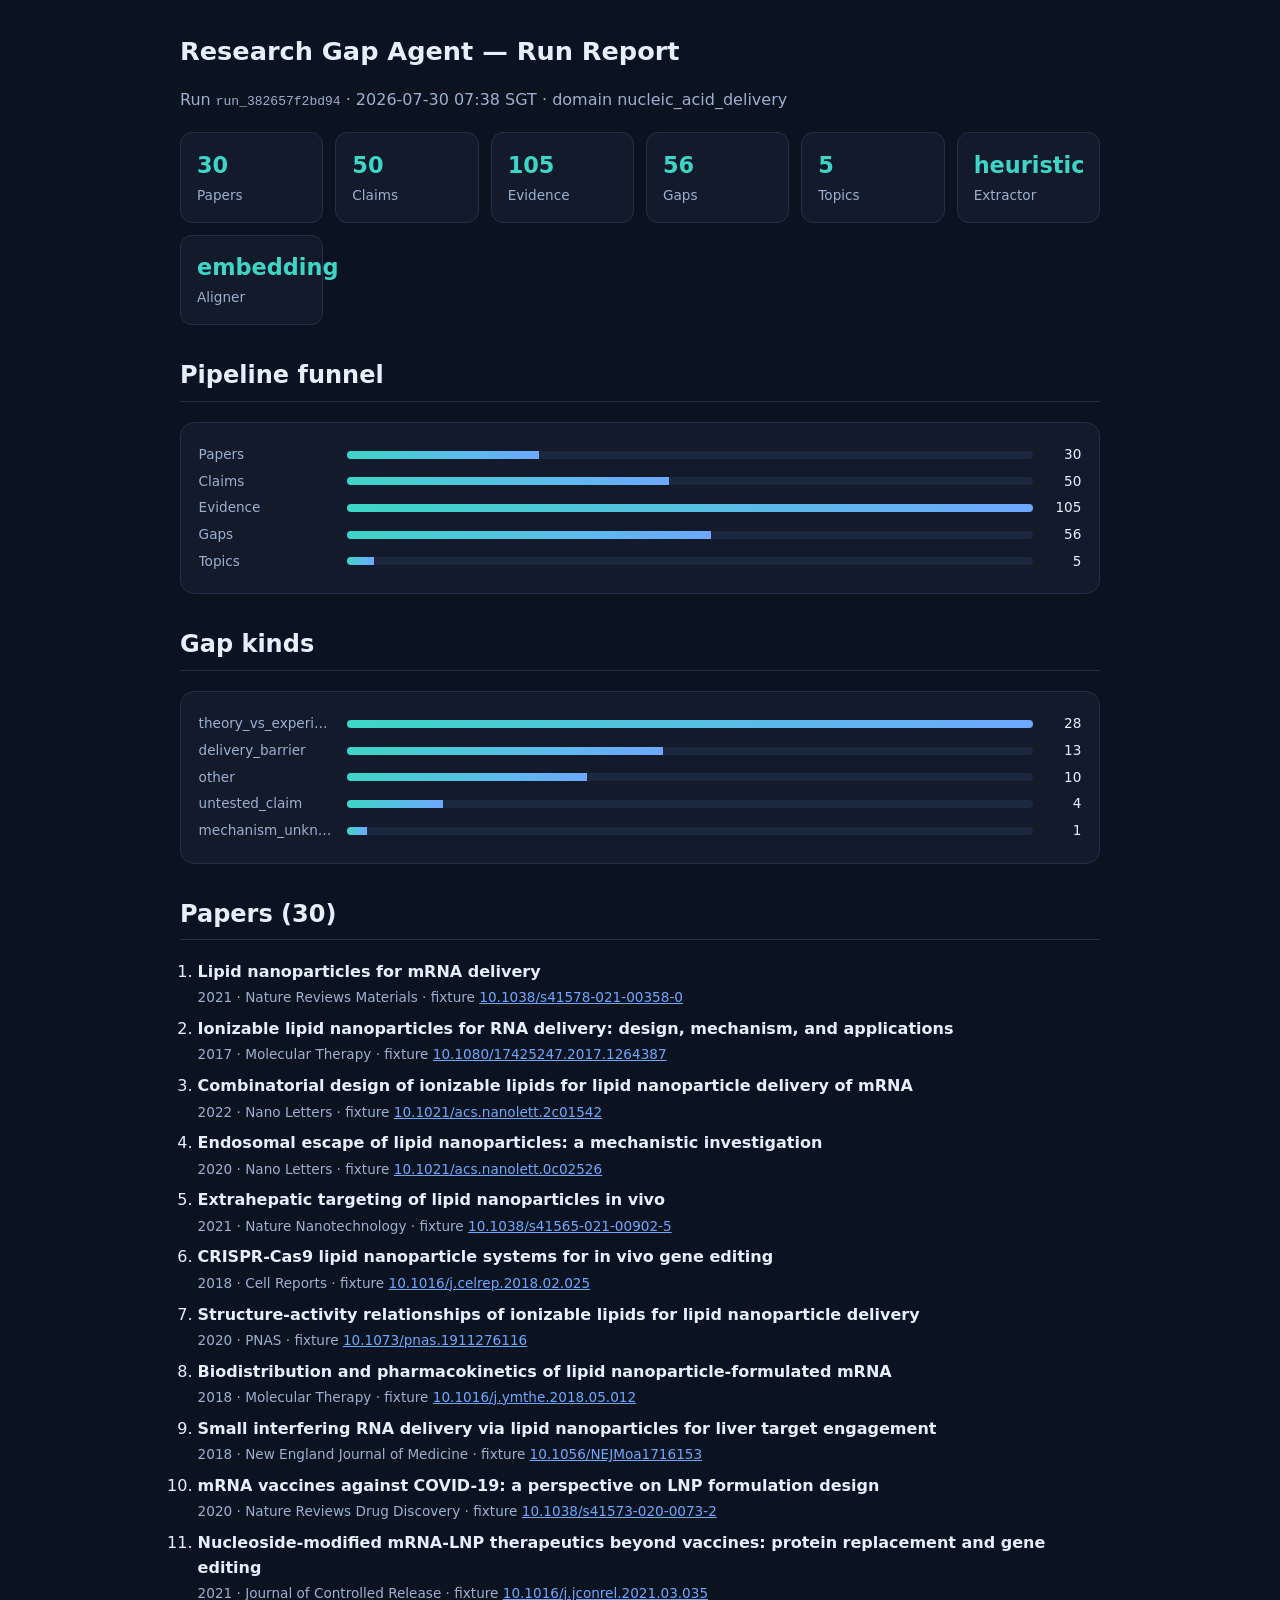
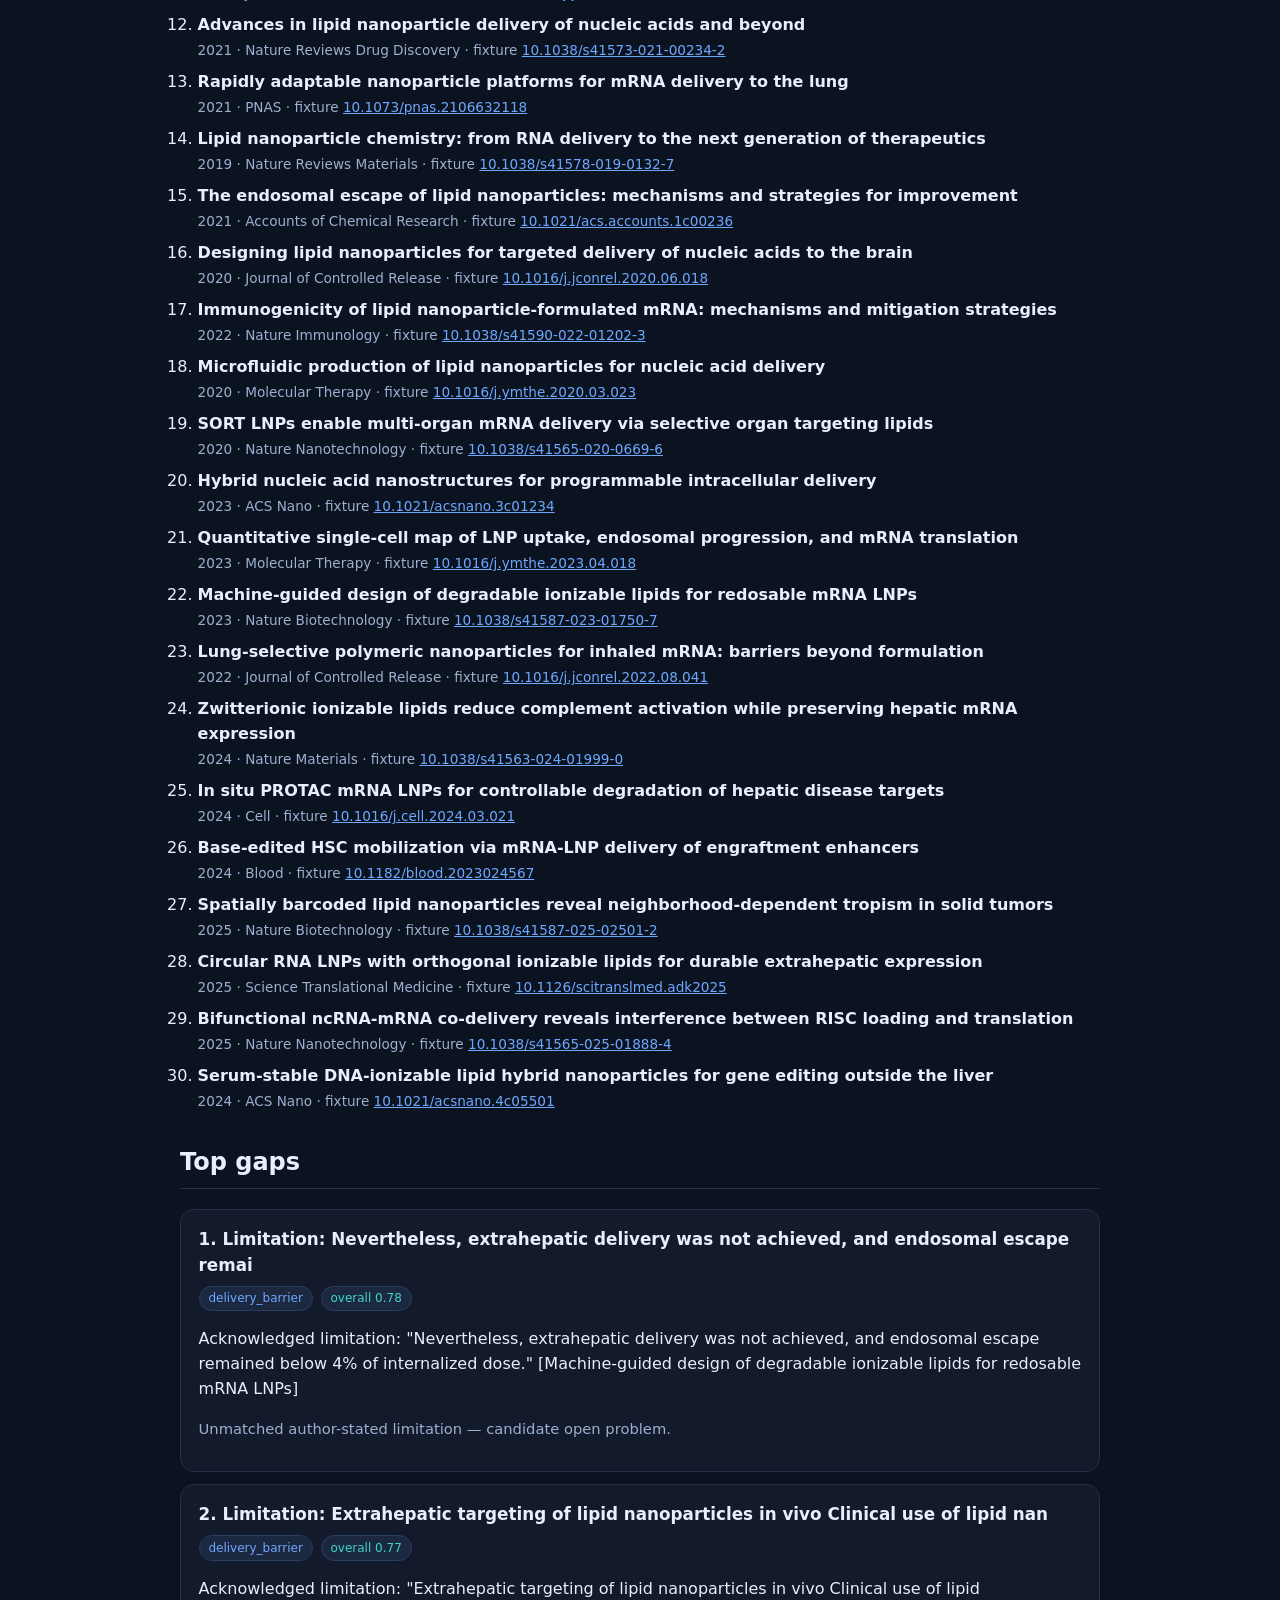
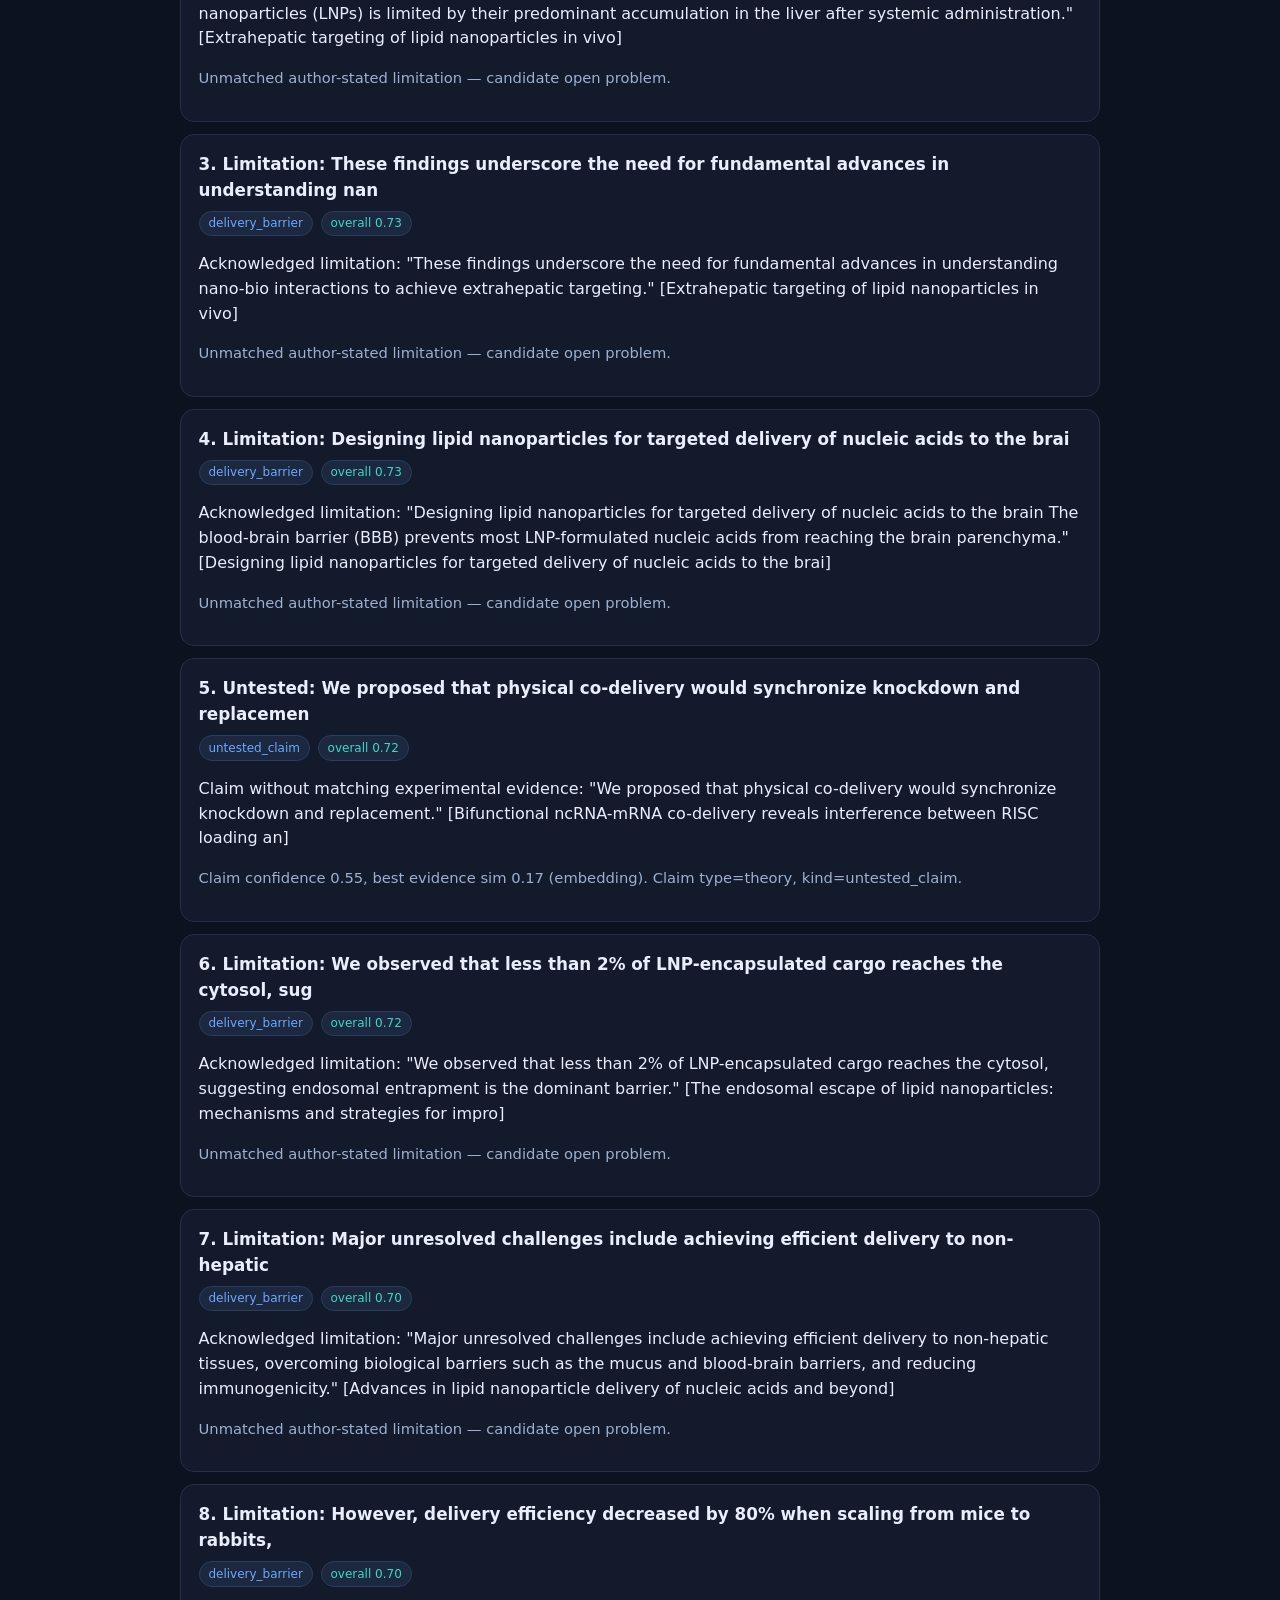
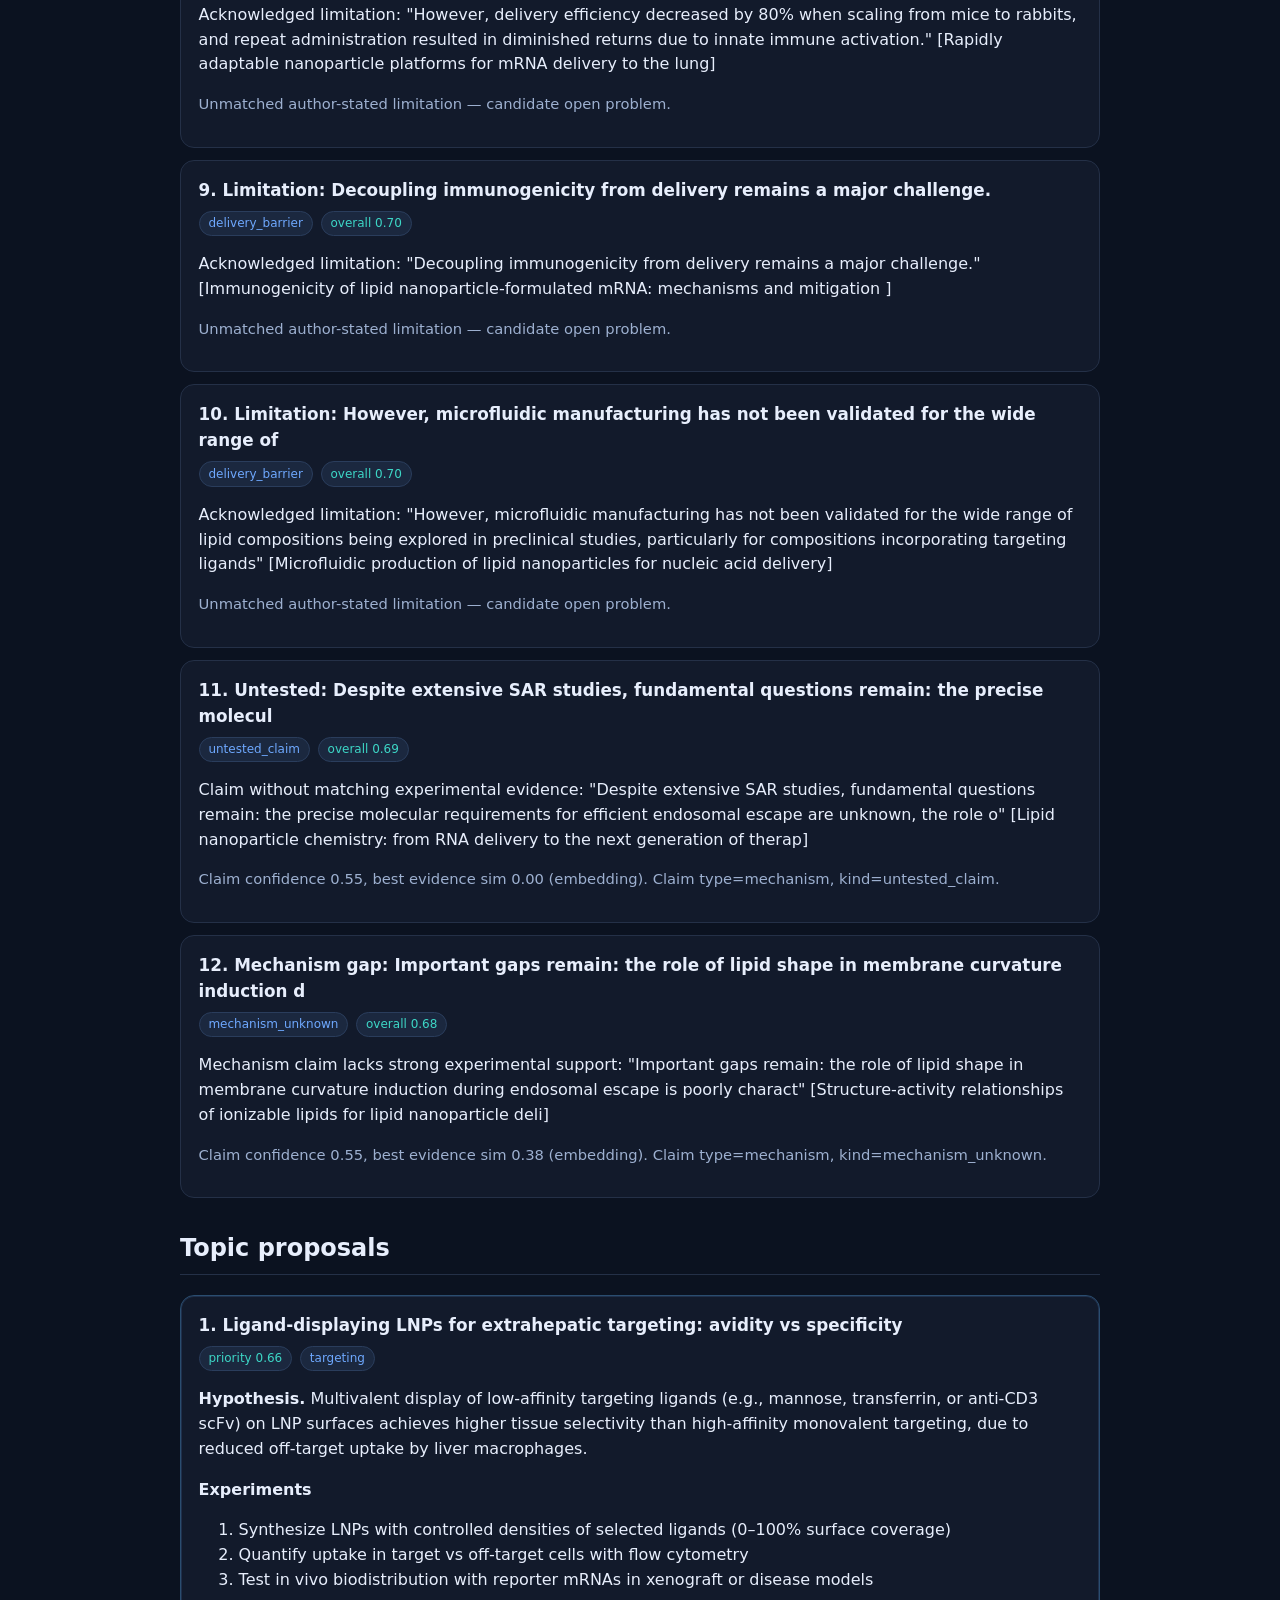
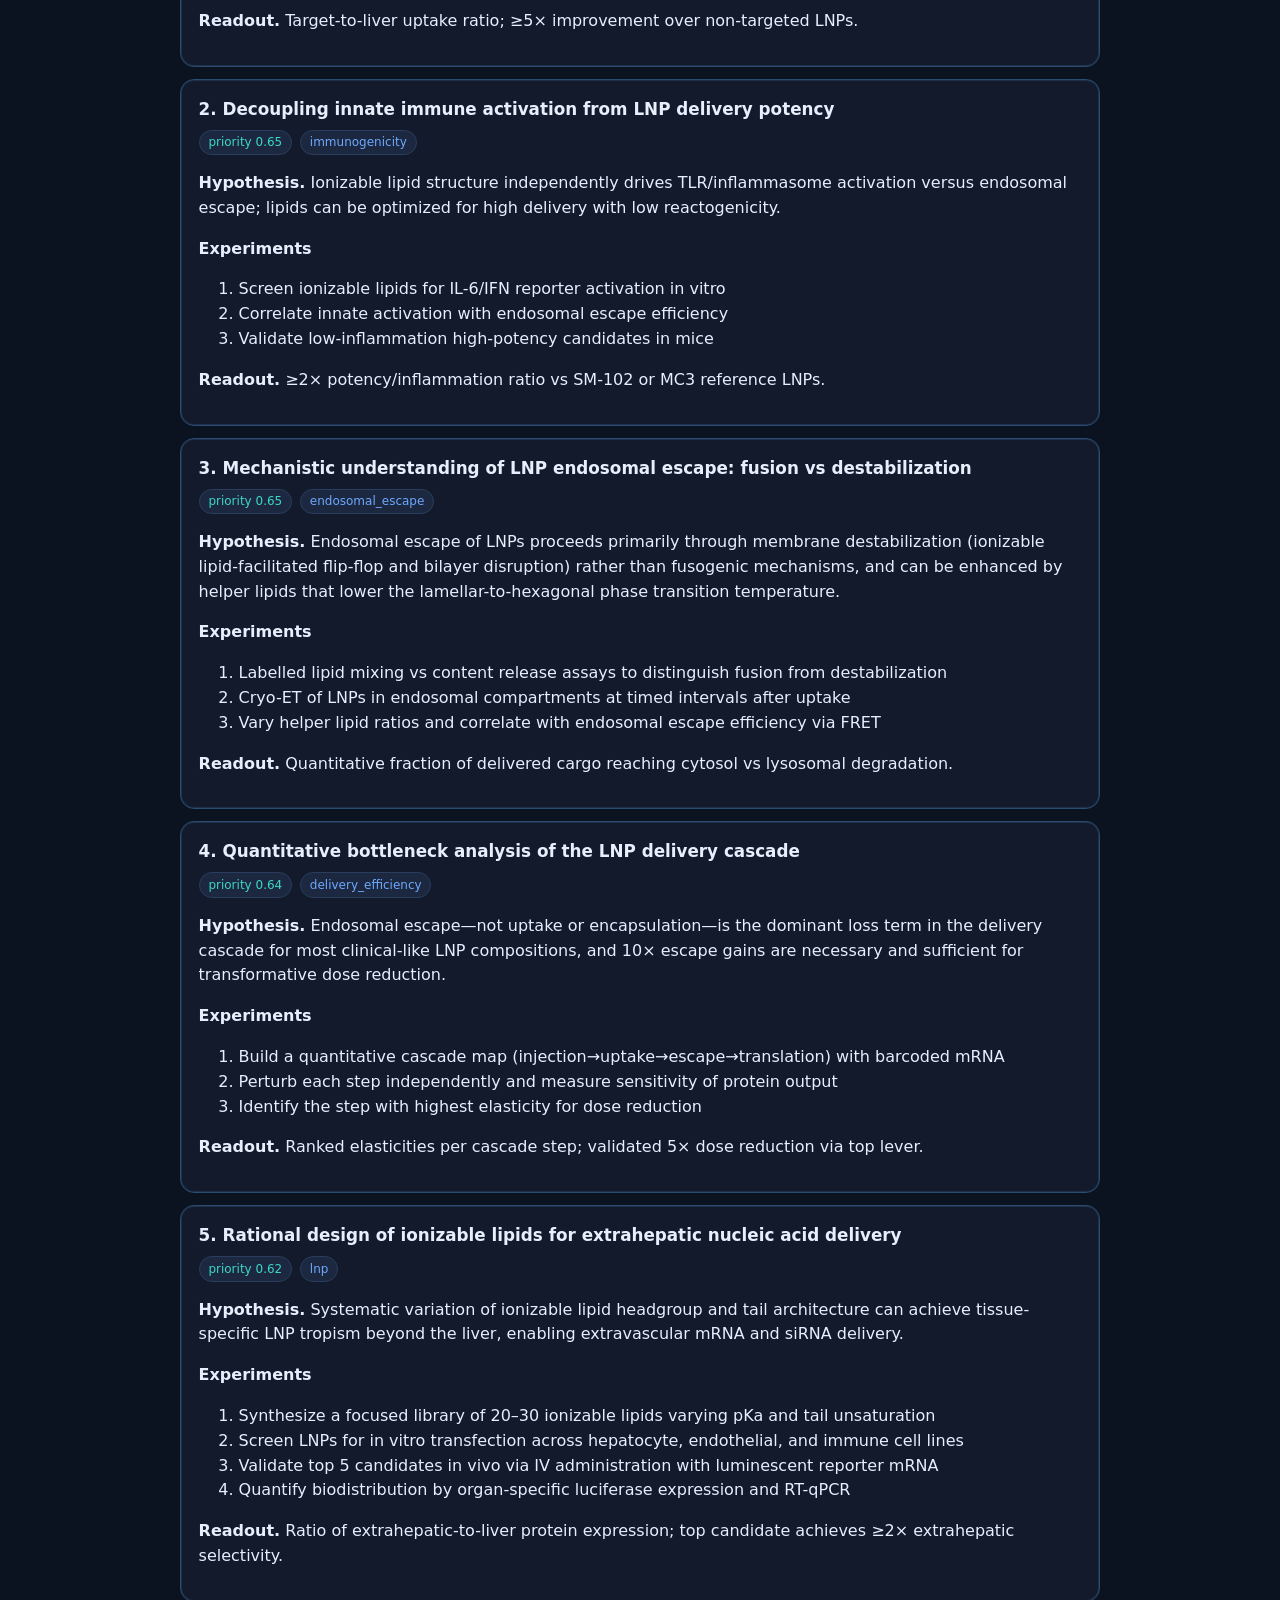
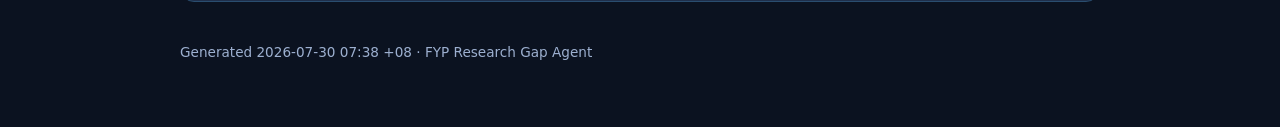
==== reports/latest_run.html @ eb176fec "feat(s2): memorization bench, HTML report, 30-paper fixture corpus Ship supervisor-demo wave before " ====
<!DOCTYPE html>
<html lang="en">
<head>
<meta charset="utf-8"/>
<meta name="viewport" content="width=device-width, initial-scale=1"/>
<title>Research Gap Agent — run_382657f2bd94</title>
<style>
  :root {
    --bg: #0b1220; --card: #121a2b; --text: #e7eefc; --muted: #9db0d0;
    --accent: #6ea8fe; --accent2: #3dd6c6; --line: #243047;
  }
  * { box-sizing: border-box; }
  body {
    margin: 0; font-family: ui-sans-serif, system-ui, -apple-system, Segoe UI, Roboto, Helvetica, Arial, sans-serif;
    background: radial-gradient(1200px 600px at 10% -10%, #1a2744, var(--bg));
    color: var(--text); line-height: 1.55;
  }
  main { max-width: 960px; margin: 0 auto; padding: 2rem 1.25rem 4rem; }
  h1 { font-size: 1.6rem; margin: 0 0 .25rem; }
  h2 { margin-top: 2rem; border-bottom: 1px solid var(--line); padding-bottom: .4rem; }
  h3 { margin: 0 0 .5rem; font-size: 1.05rem; }
  .sub { color: var(--muted); margin-bottom: 1.25rem; }
  .grid { display: grid; grid-template-columns: repeat(auto-fit, minmax(140px, 1fr)); gap: .75rem; }
  .stat { background: var(--card); border: 1px solid var(--line); border-radius: 12px; padding: .9rem 1rem; }
  .stat b { display: block; font-size: 1.4rem; color: var(--accent2); }
  .stat span { color: var(--muted); font-size: .85rem; }
  .card {
    background: var(--card); border: 1px solid var(--line); border-radius: 14px;
    padding: 1rem 1.1rem; margin: .75rem 0;
  }
  .card.highlight { border-color: #2a4d6f; box-shadow: inset 0 0 0 1px rgba(110,168,254,.15); }
  .tags { display: flex; gap: .5rem; flex-wrap: wrap; margin-bottom: .5rem; }
  .tag, .score {
    font-size: .75rem; padding: .15rem .55rem; border-radius: 999px;
    background: #1b283f; color: var(--accent); border: 1px solid #2a3d5c;
  }
  .score { color: var(--accent2); }
  .muted { color: var(--muted); font-size: .92rem; }
  .meta { color: var(--muted); font-size: .85rem; margin-top: .15rem; }
  a { color: var(--accent); }
  ol.papers { padding-left: 1.1rem; }
  ol.papers li { margin: .55rem 0; }
  .bar-row { display: grid; grid-template-columns: 140px 1fr 40px; gap: .5rem; align-items: center; margin: .35rem 0; }
  .bar-label { color: var(--muted); font-size: .85rem; overflow: hidden; text-overflow: ellipsis; white-space: nowrap; }
  .bar-track { background: #1b283f; border-radius: 999px; height: 8px; overflow: hidden; }
  .bar-fill { background: linear-gradient(90deg, var(--accent2), var(--accent)); height: 100%; }
  .bar-n { text-align: right; font-variant-numeric: tabular-nums; font-size: .85rem; }
  footer { margin-top: 2.5rem; color: var(--muted); font-size: .85rem; }
</style>
</head>
<body>
<main>
  <h1>Research Gap Agent — Run Report</h1>
  <p class="sub">Run <code>run_382657f2bd94</code> · 2026-07-30 07:38 SGT · domain nucleic_acid_delivery</p>

  <div class="grid">
    <div class="stat"><b>30</b><span>Papers</span></div>
    <div class="stat"><b>50</b><span>Claims</span></div>
    <div class="stat"><b>105</b><span>Evidence</span></div>
    <div class="stat"><b>56</b><span>Gaps</span></div>
    <div class="stat"><b>5</b><span>Topics</span></div>
    <div class="stat"><b>heuristic</b><span>Extractor</span></div>
    <div class="stat"><b>embedding</b><span>Aligner</span></div>
  </div>

  <h2>Pipeline funnel</h2>
  <div class="card"><div class="bar-row"><span class="bar-label">Papers</span><div class="bar-track"><div class="bar-fill" style="width:28%"></div></div><span class="bar-n">30</span></div>
<div class="bar-row"><span class="bar-label">Claims</span><div class="bar-track"><div class="bar-fill" style="width:47%"></div></div><span class="bar-n">50</span></div>
<div class="bar-row"><span class="bar-label">Evidence</span><div class="bar-track"><div class="bar-fill" style="width:100%"></div></div><span class="bar-n">105</span></div>
<div class="bar-row"><span class="bar-label">Gaps</span><div class="bar-track"><div class="bar-fill" style="width:53%"></div></div><span class="bar-n">56</span></div>
<div class="bar-row"><span class="bar-label">Topics</span><div class="bar-track"><div class="bar-fill" style="width:4%"></div></div><span class="bar-n">5</span></div></div>

  <h2>Gap kinds</h2>
  <div class="card"><div class="bar-row"><span class="bar-label">theory_vs_experiment</span><div class="bar-track"><div class="bar-fill" style="width:100%"></div></div><span class="bar-n">28</span></div>
<div class="bar-row"><span class="bar-label">delivery_barrier</span><div class="bar-track"><div class="bar-fill" style="width:46%"></div></div><span class="bar-n">13</span></div>
<div class="bar-row"><span class="bar-label">other</span><div class="bar-track"><div class="bar-fill" style="width:35%"></div></div><span class="bar-n">10</span></div>
<div class="bar-row"><span class="bar-label">untested_claim</span><div class="bar-track"><div class="bar-fill" style="width:14%"></div></div><span class="bar-n">4</span></div>
<div class="bar-row"><span class="bar-label">mechanism_unknown</span><div class="bar-track"><div class="bar-fill" style="width:3%"></div></div><span class="bar-n">1</span></div></div>

  <h2>Papers (30)</h2>
  <ol class="papers">
    <li><strong>Lipid nanoparticles for mRNA delivery</strong><div class='meta'>2021 · Nature Reviews Materials · fixture <a href="https://doi.org/10.1038/s41578-021-00358-0" target="_blank" rel="noopener">10.1038/s41578-021-00358-0</a></div></li><li><strong>Ionizable lipid nanoparticles for RNA delivery: design, mechanism, and applications</strong><div class='meta'>2017 · Molecular Therapy · fixture <a href="https://doi.org/10.1080/17425247.2017.1264387" target="_blank" rel="noopener">10.1080/17425247.2017.1264387</a></div></li><li><strong>Combinatorial design of ionizable lipids for lipid nanoparticle delivery of mRNA</strong><div class='meta'>2022 · Nano Letters · fixture <a href="https://doi.org/10.1021/acs.nanolett.2c01542" target="_blank" rel="noopener">10.1021/acs.nanolett.2c01542</a></div></li><li><strong>Endosomal escape of lipid nanoparticles: a mechanistic investigation</strong><div class='meta'>2020 · Nano Letters · fixture <a href="https://doi.org/10.1021/acs.nanolett.0c02526" target="_blank" rel="noopener">10.1021/acs.nanolett.0c02526</a></div></li><li><strong>Extrahepatic targeting of lipid nanoparticles in vivo</strong><div class='meta'>2021 · Nature Nanotechnology · fixture <a href="https://doi.org/10.1038/s41565-021-00902-5" target="_blank" rel="noopener">10.1038/s41565-021-00902-5</a></div></li><li><strong>CRISPR-Cas9 lipid nanoparticle systems for in vivo gene editing</strong><div class='meta'>2018 · Cell Reports · fixture <a href="https://doi.org/10.1016/j.celrep.2018.02.025" target="_blank" rel="noopener">10.1016/j.celrep.2018.02.025</a></div></li><li><strong>Structure-activity relationships of ionizable lipids for lipid nanoparticle delivery</strong><div class='meta'>2020 · PNAS · fixture <a href="https://doi.org/10.1073/pnas.1911276116" target="_blank" rel="noopener">10.1073/pnas.1911276116</a></div></li><li><strong>Biodistribution and pharmacokinetics of lipid nanoparticle-formulated mRNA</strong><div class='meta'>2018 · Molecular Therapy · fixture <a href="https://doi.org/10.1016/j.ymthe.2018.05.012" target="_blank" rel="noopener">10.1016/j.ymthe.2018.05.012</a></div></li><li><strong>Small interfering RNA delivery via lipid nanoparticles for liver target engagement</strong><div class='meta'>2018 · New England Journal of Medicine · fixture <a href="https://doi.org/10.1056/NEJMoa1716153" target="_blank" rel="noopener">10.1056/NEJMoa1716153</a></div></li><li><strong>mRNA vaccines against COVID-19: a perspective on LNP formulation design</strong><div class='meta'>2020 · Nature Reviews Drug Discovery · fixture <a href="https://doi.org/10.1038/s41573-020-0073-2" target="_blank" rel="noopener">10.1038/s41573-020-0073-2</a></div></li><li><strong>Nucleoside-modified mRNA-LNP therapeutics beyond vaccines: protein replacement and gene editing</strong><div class='meta'>2021 · Journal of Controlled Release · fixture <a href="https://doi.org/10.1016/j.jconrel.2021.03.035" target="_blank" rel="noopener">10.1016/j.jconrel.2021.03.035</a></div></li><li><strong>Advances in lipid nanoparticle delivery of nucleic acids and beyond</strong><div class='meta'>2021 · Nature Reviews Drug Discovery · fixture <a href="https://doi.org/10.1038/s41573-021-00234-2" target="_blank" rel="noopener">10.1038/s41573-021-00234-2</a></div></li><li><strong>Rapidly adaptable nanoparticle platforms for mRNA delivery to the lung</strong><div class='meta'>2021 · PNAS · fixture <a href="https://doi.org/10.1073/pnas.2106632118" target="_blank" rel="noopener">10.1073/pnas.2106632118</a></div></li><li><strong>Lipid nanoparticle chemistry: from RNA delivery to the next generation of therapeutics</strong><div class='meta'>2019 · Nature Reviews Materials · fixture <a href="https://doi.org/10.1038/s41578-019-0132-7" target="_blank" rel="noopener">10.1038/s41578-019-0132-7</a></div></li><li><strong>The endosomal escape of lipid nanoparticles: mechanisms and strategies for improvement</strong><div class='meta'>2021 · Accounts of Chemical Research · fixture <a href="https://doi.org/10.1021/acs.accounts.1c00236" target="_blank" rel="noopener">10.1021/acs.accounts.1c00236</a></div></li><li><strong>Designing lipid nanoparticles for targeted delivery of nucleic acids to the brain</strong><div class='meta'>2020 · Journal of Controlled Release · fixture <a href="https://doi.org/10.1016/j.jconrel.2020.06.018" target="_blank" rel="noopener">10.1016/j.jconrel.2020.06.018</a></div></li><li><strong>Immunogenicity of lipid nanoparticle-formulated mRNA: mechanisms and mitigation strategies</strong><div class='meta'>2022 · Nature Immunology · fixture <a href="https://doi.org/10.1038/s41590-022-01202-3" target="_blank" rel="noopener">10.1038/s41590-022-01202-3</a></div></li><li><strong>Microfluidic production of lipid nanoparticles for nucleic acid delivery</strong><div class='meta'>2020 · Molecular Therapy · fixture <a href="https://doi.org/10.1016/j.ymthe.2020.03.023" target="_blank" rel="noopener">10.1016/j.ymthe.2020.03.023</a></div></li><li><strong>SORT LNPs enable multi-organ mRNA delivery via selective organ targeting lipids</strong><div class='meta'>2020 · Nature Nanotechnology · fixture <a href="https://doi.org/10.1038/s41565-020-0669-6" target="_blank" rel="noopener">10.1038/s41565-020-0669-6</a></div></li><li><strong>Hybrid nucleic acid nanostructures for programmable intracellular delivery</strong><div class='meta'>2023 · ACS Nano · fixture <a href="https://doi.org/10.1021/acsnano.3c01234" target="_blank" rel="noopener">10.1021/acsnano.3c01234</a></div></li><li><strong>Quantitative single-cell map of LNP uptake, endosomal progression, and mRNA translation</strong><div class='meta'>2023 · Molecular Therapy · fixture <a href="https://doi.org/10.1016/j.ymthe.2023.04.018" target="_blank" rel="noopener">10.1016/j.ymthe.2023.04.018</a></div></li><li><strong>Machine-guided design of degradable ionizable lipids for redosable mRNA LNPs</strong><div class='meta'>2023 · Nature Biotechnology · fixture <a href="https://doi.org/10.1038/s41587-023-01750-7" target="_blank" rel="noopener">10.1038/s41587-023-01750-7</a></div></li><li><strong>Lung-selective polymeric nanoparticles for inhaled mRNA: barriers beyond formulation</strong><div class='meta'>2022 · Journal of Controlled Release · fixture <a href="https://doi.org/10.1016/j.jconrel.2022.08.041" target="_blank" rel="noopener">10.1016/j.jconrel.2022.08.041</a></div></li><li><strong>Zwitterionic ionizable lipids reduce complement activation while preserving hepatic mRNA expression</strong><div class='meta'>2024 · Nature Materials · fixture <a href="https://doi.org/10.1038/s41563-024-01999-0" target="_blank" rel="noopener">10.1038/s41563-024-01999-0</a></div></li><li><strong>In situ PROTAC mRNA LNPs for controllable degradation of hepatic disease targets</strong><div class='meta'>2024 · Cell · fixture <a href="https://doi.org/10.1016/j.cell.2024.03.021" target="_blank" rel="noopener">10.1016/j.cell.2024.03.021</a></div></li><li><strong>Base-edited HSC mobilization via mRNA-LNP delivery of engraftment enhancers</strong><div class='meta'>2024 · Blood · fixture <a href="https://doi.org/10.1182/blood.2023024567" target="_blank" rel="noopener">10.1182/blood.2023024567</a></div></li><li><strong>Spatially barcoded lipid nanoparticles reveal neighborhood-dependent tropism in solid tumors</strong><div class='meta'>2025 · Nature Biotechnology · fixture <a href="https://doi.org/10.1038/s41587-025-02501-2" target="_blank" rel="noopener">10.1038/s41587-025-02501-2</a></div></li><li><strong>Circular RNA LNPs with orthogonal ionizable lipids for durable extrahepatic expression</strong><div class='meta'>2025 · Science Translational Medicine · fixture <a href="https://doi.org/10.1126/scitranslmed.adk2025" target="_blank" rel="noopener">10.1126/scitranslmed.adk2025</a></div></li><li><strong>Bifunctional ncRNA-mRNA co-delivery reveals interference between RISC loading and translation</strong><div class='meta'>2025 · Nature Nanotechnology · fixture <a href="https://doi.org/10.1038/s41565-025-01888-4" target="_blank" rel="noopener">10.1038/s41565-025-01888-4</a></div></li><li><strong>Serum-stable DNA-ionizable lipid hybrid nanoparticles for gene editing outside the liver</strong><div class='meta'>2024 · ACS Nano · fixture <a href="https://doi.org/10.1021/acsnano.4c05501" target="_blank" rel="noopener">10.1021/acsnano.4c05501</a></div></li>
  </ol>

  <h2>Top gaps</h2>
  <article class="card">
  <h3>1. Limitation: Nevertheless, extrahepatic delivery was not achieved, and endosomal escape remai</h3>
  <div class="tags"><span class="tag">delivery_barrier</span>
  <span class="score">overall 0.78</span></div>
  <p>Acknowledged limitation: &quot;Nevertheless, extrahepatic delivery was not achieved, and endosomal escape remained below 4% of internalized dose.&quot; [Machine-guided design of degradable ionizable lipids for redosable mRNA LNPs]</p>
  <p class="muted">Unmatched author-stated limitation — candidate open problem.</p>
</article><article class="card">
  <h3>2. Limitation: Extrahepatic targeting of lipid nanoparticles in vivo  Clinical use of lipid nan</h3>
  <div class="tags"><span class="tag">delivery_barrier</span>
  <span class="score">overall 0.77</span></div>
  <p>Acknowledged limitation: &quot;Extrahepatic targeting of lipid nanoparticles in vivo  Clinical use of lipid nanoparticles (LNPs) is limited by their predominant accumulation in the liver after systemic administration.&quot; [Extrahepatic targeting of lipid nanoparticles in vivo]</p>
  <p class="muted">Unmatched author-stated limitation — candidate open problem.</p>
</article><article class="card">
  <h3>3. Limitation: These findings underscore the need for fundamental advances in understanding nan</h3>
  <div class="tags"><span class="tag">delivery_barrier</span>
  <span class="score">overall 0.73</span></div>
  <p>Acknowledged limitation: &quot;These findings underscore the need for fundamental advances in understanding nano-bio interactions to achieve extrahepatic targeting.&quot; [Extrahepatic targeting of lipid nanoparticles in vivo]</p>
  <p class="muted">Unmatched author-stated limitation — candidate open problem.</p>
</article><article class="card">
  <h3>4. Limitation: Designing lipid nanoparticles for targeted delivery of nucleic acids to the brai</h3>
  <div class="tags"><span class="tag">delivery_barrier</span>
  <span class="score">overall 0.73</span></div>
  <p>Acknowledged limitation: &quot;Designing lipid nanoparticles for targeted delivery of nucleic acids to the brain  The blood-brain barrier (BBB) prevents most LNP-formulated nucleic acids from reaching the brain parenchyma.&quot; [Designing lipid nanoparticles for targeted delivery of nucleic acids to the brai]</p>
  <p class="muted">Unmatched author-stated limitation — candidate open problem.</p>
</article><article class="card">
  <h3>5. Untested: We proposed that physical co-delivery would synchronize knockdown and replacemen</h3>
  <div class="tags"><span class="tag">untested_claim</span>
  <span class="score">overall 0.72</span></div>
  <p>Claim without matching experimental evidence: &quot;We proposed that physical co-delivery would synchronize knockdown and replacement.&quot; [Bifunctional ncRNA-mRNA co-delivery reveals interference between RISC loading an]</p>
  <p class="muted">Claim confidence 0.55, best evidence sim 0.17 (embedding). Claim type=theory, kind=untested_claim.</p>
</article><article class="card">
  <h3>6. Limitation: We observed that less than 2% of LNP-encapsulated cargo reaches the cytosol, sug</h3>
  <div class="tags"><span class="tag">delivery_barrier</span>
  <span class="score">overall 0.72</span></div>
  <p>Acknowledged limitation: &quot;We observed that less than 2% of LNP-encapsulated cargo reaches the cytosol, suggesting endosomal entrapment is the dominant barrier.&quot; [The endosomal escape of lipid nanoparticles: mechanisms and strategies for impro]</p>
  <p class="muted">Unmatched author-stated limitation — candidate open problem.</p>
</article><article class="card">
  <h3>7. Limitation: Major unresolved challenges include achieving efficient delivery to non-hepatic </h3>
  <div class="tags"><span class="tag">delivery_barrier</span>
  <span class="score">overall 0.70</span></div>
  <p>Acknowledged limitation: &quot;Major unresolved challenges include achieving efficient delivery to non-hepatic tissues, overcoming biological barriers such as the mucus and blood-brain barriers, and reducing immunogenicity.&quot; [Advances in lipid nanoparticle delivery of nucleic acids and beyond]</p>
  <p class="muted">Unmatched author-stated limitation — candidate open problem.</p>
</article><article class="card">
  <h3>8. Limitation: However, delivery efficiency decreased by 80% when scaling from mice to rabbits,</h3>
  <div class="tags"><span class="tag">delivery_barrier</span>
  <span class="score">overall 0.70</span></div>
  <p>Acknowledged limitation: &quot;However, delivery efficiency decreased by 80% when scaling from mice to rabbits, and repeat administration resulted in diminished returns due to innate immune activation.&quot; [Rapidly adaptable nanoparticle platforms for mRNA delivery to the lung]</p>
  <p class="muted">Unmatched author-stated limitation — candidate open problem.</p>
</article><article class="card">
  <h3>9. Limitation: Decoupling immunogenicity from delivery remains a major challenge.</h3>
  <div class="tags"><span class="tag">delivery_barrier</span>
  <span class="score">overall 0.70</span></div>
  <p>Acknowledged limitation: &quot;Decoupling immunogenicity from delivery remains a major challenge.&quot; [Immunogenicity of lipid nanoparticle-formulated mRNA: mechanisms and mitigation ]</p>
  <p class="muted">Unmatched author-stated limitation — candidate open problem.</p>
</article><article class="card">
  <h3>10. Limitation: However, microfluidic manufacturing has not been validated for the wide range of</h3>
  <div class="tags"><span class="tag">delivery_barrier</span>
  <span class="score">overall 0.70</span></div>
  <p>Acknowledged limitation: &quot;However, microfluidic manufacturing has not been validated for the wide range of lipid compositions being explored in preclinical studies, particularly for compositions incorporating targeting ligands&quot; [Microfluidic production of lipid nanoparticles for nucleic acid delivery]</p>
  <p class="muted">Unmatched author-stated limitation — candidate open problem.</p>
</article><article class="card">
  <h3>11. Untested: Despite extensive SAR studies, fundamental questions remain: the precise molecul</h3>
  <div class="tags"><span class="tag">untested_claim</span>
  <span class="score">overall 0.69</span></div>
  <p>Claim without matching experimental evidence: &quot;Despite extensive SAR studies, fundamental questions remain: the precise molecular requirements for efficient endosomal escape are unknown, the role o&quot; [Lipid nanoparticle chemistry: from RNA delivery to the next generation of therap]</p>
  <p class="muted">Claim confidence 0.55, best evidence sim 0.00 (embedding). Claim type=mechanism, kind=untested_claim.</p>
</article><article class="card">
  <h3>12. Mechanism gap: Important gaps remain: the role of lipid shape in membrane curvature induction d</h3>
  <div class="tags"><span class="tag">mechanism_unknown</span>
  <span class="score">overall 0.68</span></div>
  <p>Mechanism claim lacks strong experimental support: &quot;Important gaps remain: the role of lipid shape in membrane curvature induction during endosomal escape is poorly charact&quot; [Structure-activity relationships of ionizable lipids for lipid nanoparticle deli]</p>
  <p class="muted">Claim confidence 0.55, best evidence sim 0.38 (embedding). Claim type=mechanism, kind=mechanism_unknown.</p>
</article>

  <h2>Topic proposals</h2>
  <article class="card highlight">
  <h3>1. Ligand-displaying LNPs for extrahepatic targeting: avidity vs specificity</h3>
  <div class="tags"><span class="score">priority 0.66</span>
  <span class="tag">targeting</span></div>
  <p><strong>Hypothesis.</strong> Multivalent display of low-affinity targeting ligands (e.g., mannose, transferrin, or anti-CD3 scFv) on LNP surfaces achieves higher tissue selectivity than high-affinity monovalent targeting, due to reduced off-target uptake by liver macrophages.</p>
  <p><strong>Experiments</strong></p>
  <ol><li>Synthesize LNPs with controlled densities of selected ligands (0–100% surface coverage)</li><li>Quantify uptake in target vs off-target cells with flow cytometry</li><li>Test in vivo biodistribution with reporter mRNAs in xenograft or disease models</li></ol>
  <p><strong>Readout.</strong> Target-to-liver uptake ratio; ≥5× improvement over non-targeted LNPs.</p>
</article><article class="card highlight">
  <h3>2. Decoupling innate immune activation from LNP delivery potency</h3>
  <div class="tags"><span class="score">priority 0.65</span>
  <span class="tag">immunogenicity</span></div>
  <p><strong>Hypothesis.</strong> Ionizable lipid structure independently drives TLR/inflammasome activation versus endosomal escape; lipids can be optimized for high delivery with low reactogenicity.</p>
  <p><strong>Experiments</strong></p>
  <ol><li>Screen ionizable lipids for IL-6/IFN reporter activation in vitro</li><li>Correlate innate activation with endosomal escape efficiency</li><li>Validate low-inflammation high-potency candidates in mice</li></ol>
  <p><strong>Readout.</strong> ≥2× potency/inflammation ratio vs SM-102 or MC3 reference LNPs.</p>
</article><article class="card highlight">
  <h3>3. Mechanistic understanding of LNP endosomal escape: fusion vs destabilization</h3>
  <div class="tags"><span class="score">priority 0.65</span>
  <span class="tag">endosomal_escape</span></div>
  <p><strong>Hypothesis.</strong> Endosomal escape of LNPs proceeds primarily through membrane destabilization (ionizable lipid-facilitated flip-flop and bilayer disruption) rather than fusogenic mechanisms, and can be enhanced by helper lipids that lower the lamellar-to-hexagonal phase transition temperature.</p>
  <p><strong>Experiments</strong></p>
  <ol><li>Labelled lipid mixing vs content release assays to distinguish fusion from destabilization</li><li>Cryo-ET of LNPs in endosomal compartments at timed intervals after uptake</li><li>Vary helper lipid ratios and correlate with endosomal escape efficiency via FRET</li></ol>
  <p><strong>Readout.</strong> Quantitative fraction of delivered cargo reaching cytosol vs lysosomal degradation.</p>
</article><article class="card highlight">
  <h3>4. Quantitative bottleneck analysis of the LNP delivery cascade</h3>
  <div class="tags"><span class="score">priority 0.64</span>
  <span class="tag">delivery_efficiency</span></div>
  <p><strong>Hypothesis.</strong> Endosomal escape—not uptake or encapsulation—is the dominant loss term in the delivery cascade for most clinical-like LNP compositions, and 10× escape gains are necessary and sufficient for transformative dose reduction.</p>
  <p><strong>Experiments</strong></p>
  <ol><li>Build a quantitative cascade map (injection→uptake→escape→translation) with barcoded mRNA</li><li>Perturb each step independently and measure sensitivity of protein output</li><li>Identify the step with highest elasticity for dose reduction</li></ol>
  <p><strong>Readout.</strong> Ranked elasticities per cascade step; validated 5× dose reduction via top lever.</p>
</article><article class="card highlight">
  <h3>5. Rational design of ionizable lipids for extrahepatic nucleic acid delivery</h3>
  <div class="tags"><span class="score">priority 0.62</span>
  <span class="tag">lnp</span></div>
  <p><strong>Hypothesis.</strong> Systematic variation of ionizable lipid headgroup and tail architecture can achieve tissue-specific LNP tropism beyond the liver, enabling extravascular mRNA and siRNA delivery.</p>
  <p><strong>Experiments</strong></p>
  <ol><li>Synthesize a focused library of 20–30 ionizable lipids varying pKa and tail unsaturation</li><li>Screen LNPs for in vitro transfection across hepatocyte, endothelial, and immune cell lines</li><li>Validate top 5 candidates in vivo via IV administration with luminescent reporter mRNA</li><li>Quantify biodistribution by organ-specific luciferase expression and RT-qPCR</li></ol>
  <p><strong>Readout.</strong> Ratio of extrahepatic-to-liver protein expression; top candidate achieves ≥2× extrahepatic selectivity.</p>
</article>

  <footer>Generated 2026-07-30 07:38 +08 · FYP Research Gap Agent</footer>
</main>
</body>
</html>
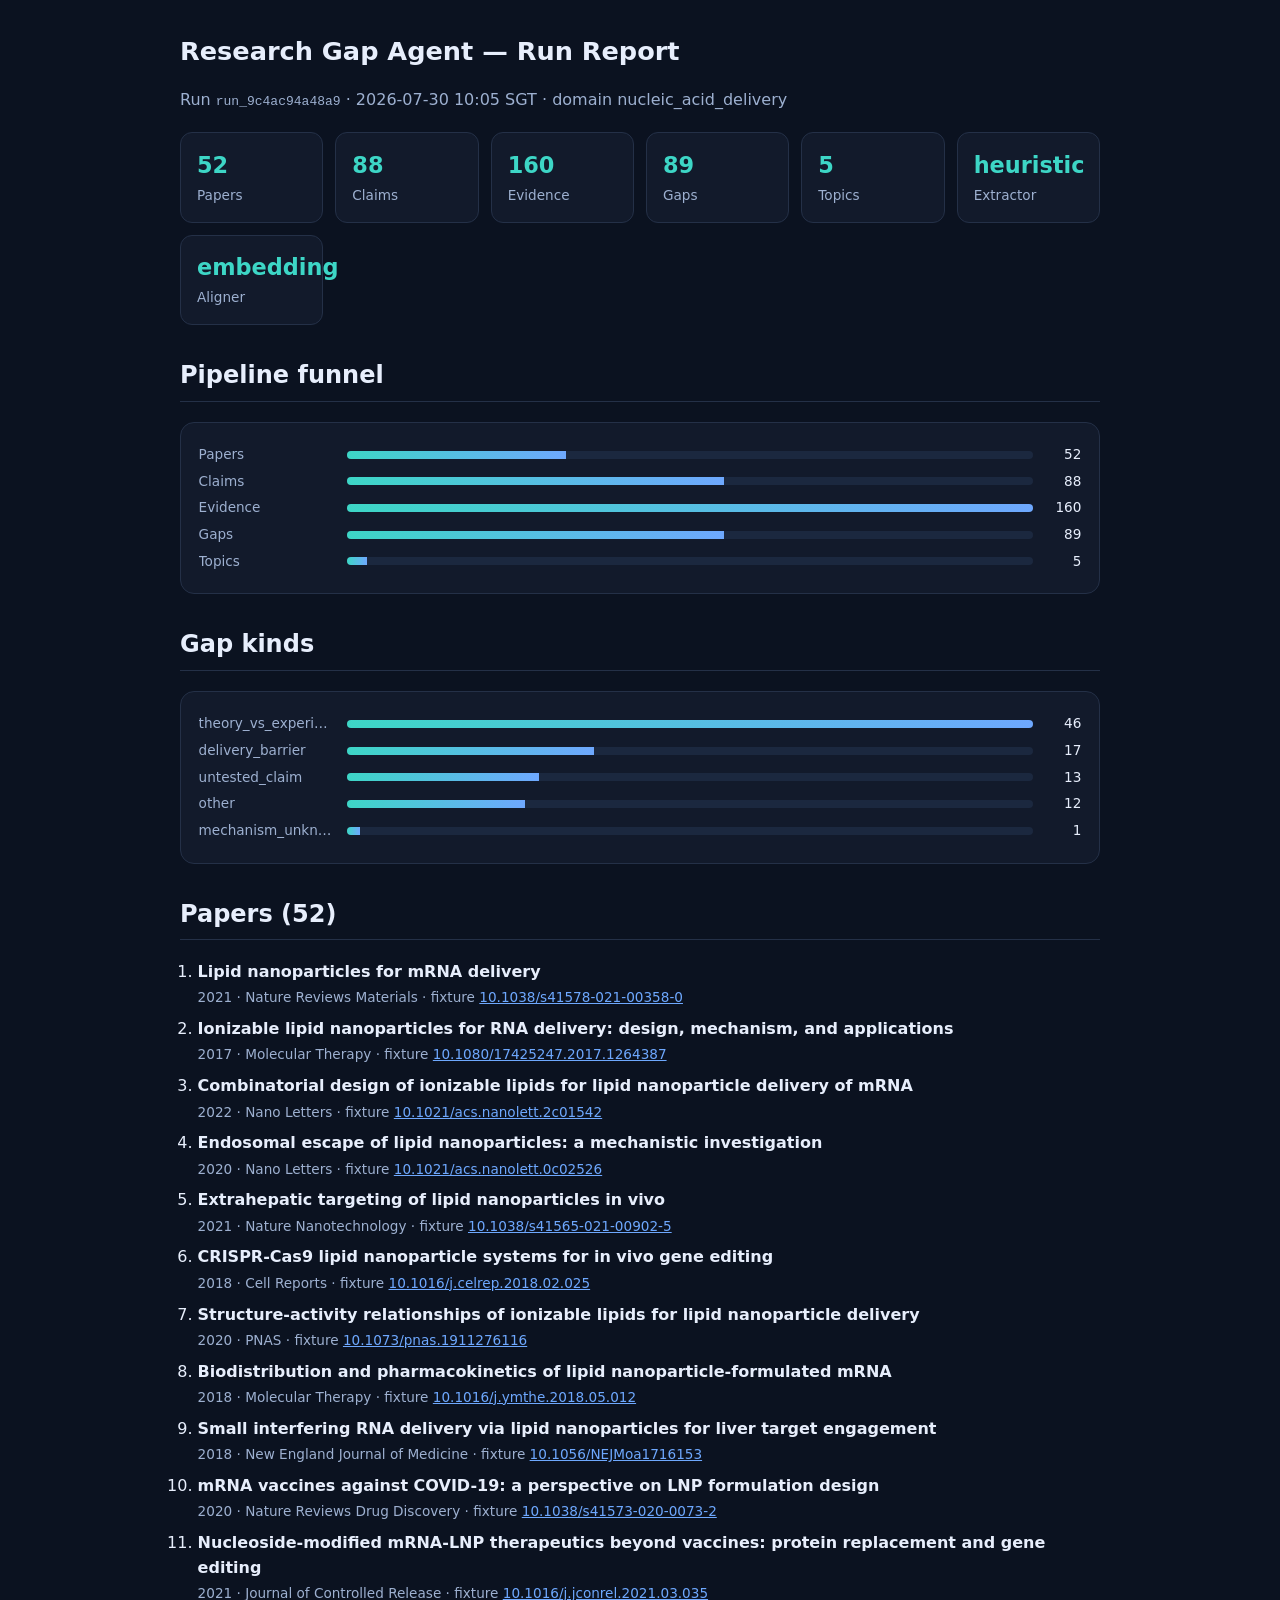
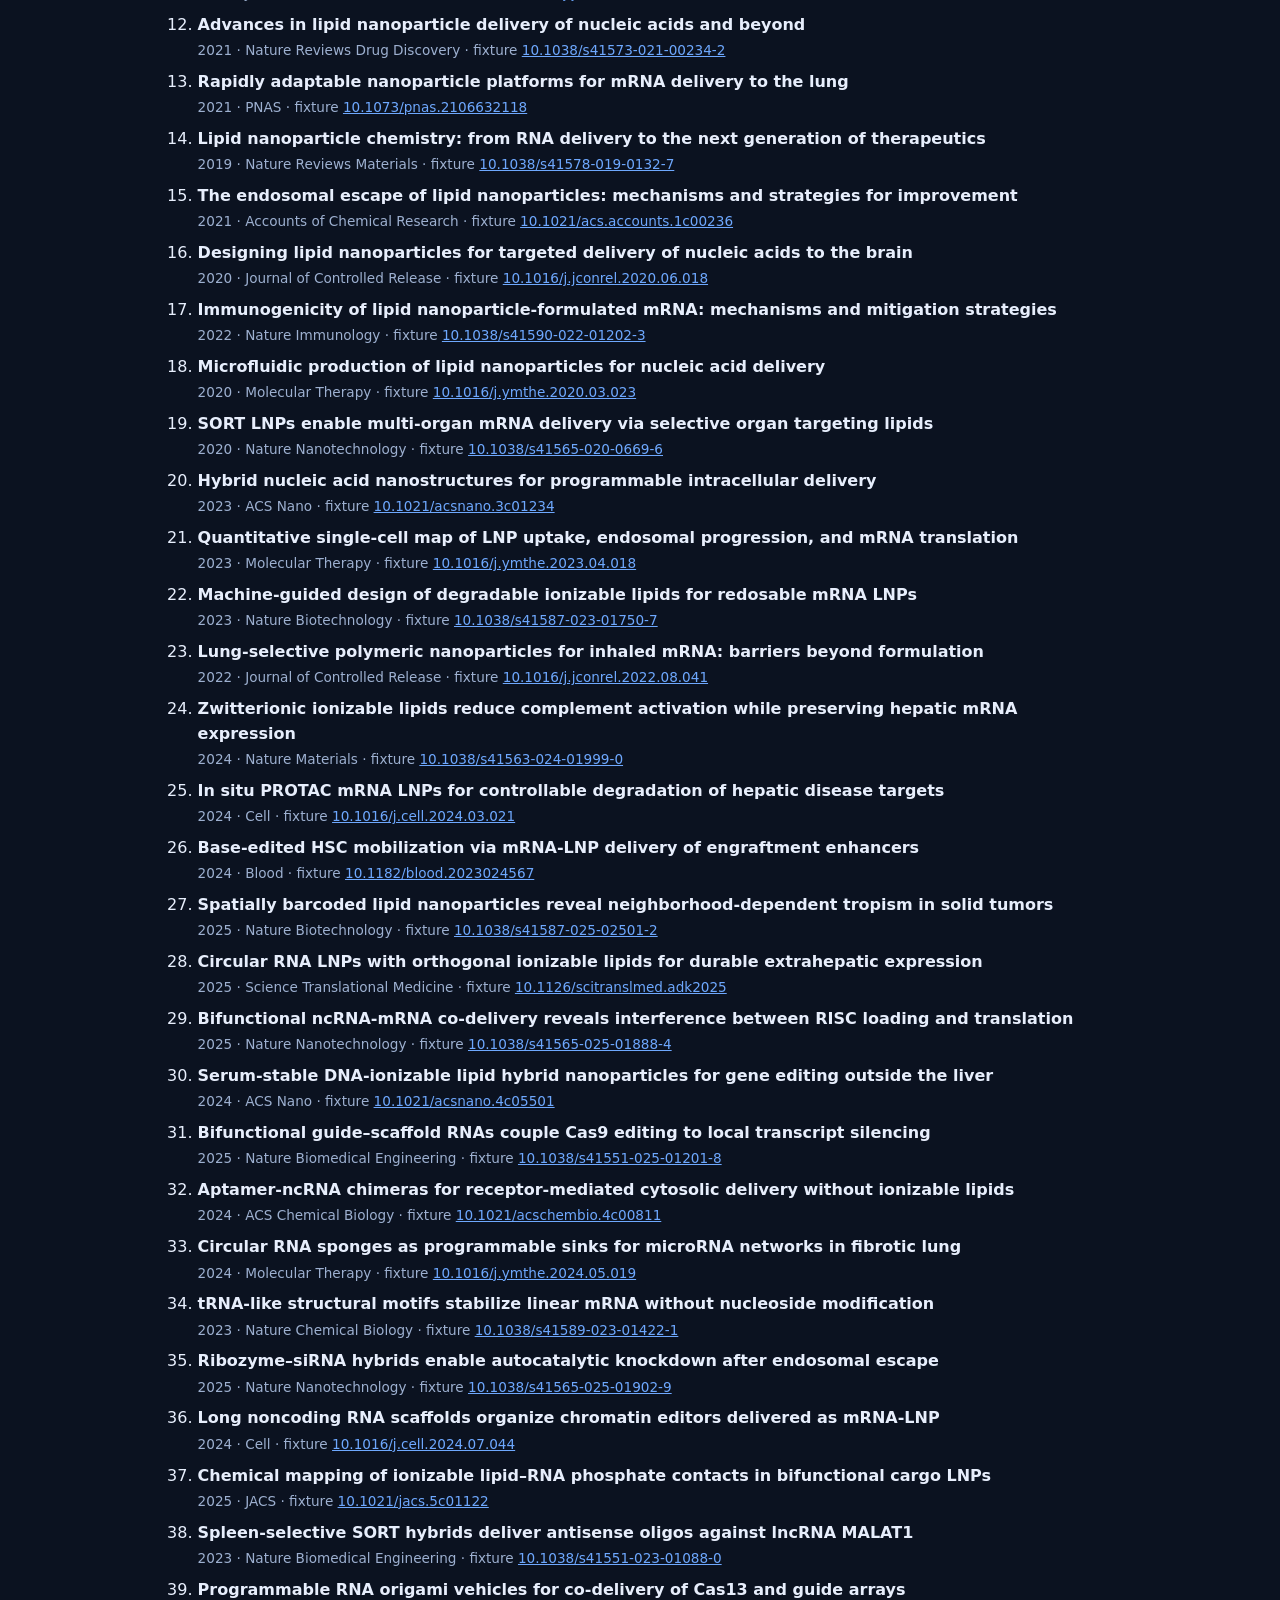
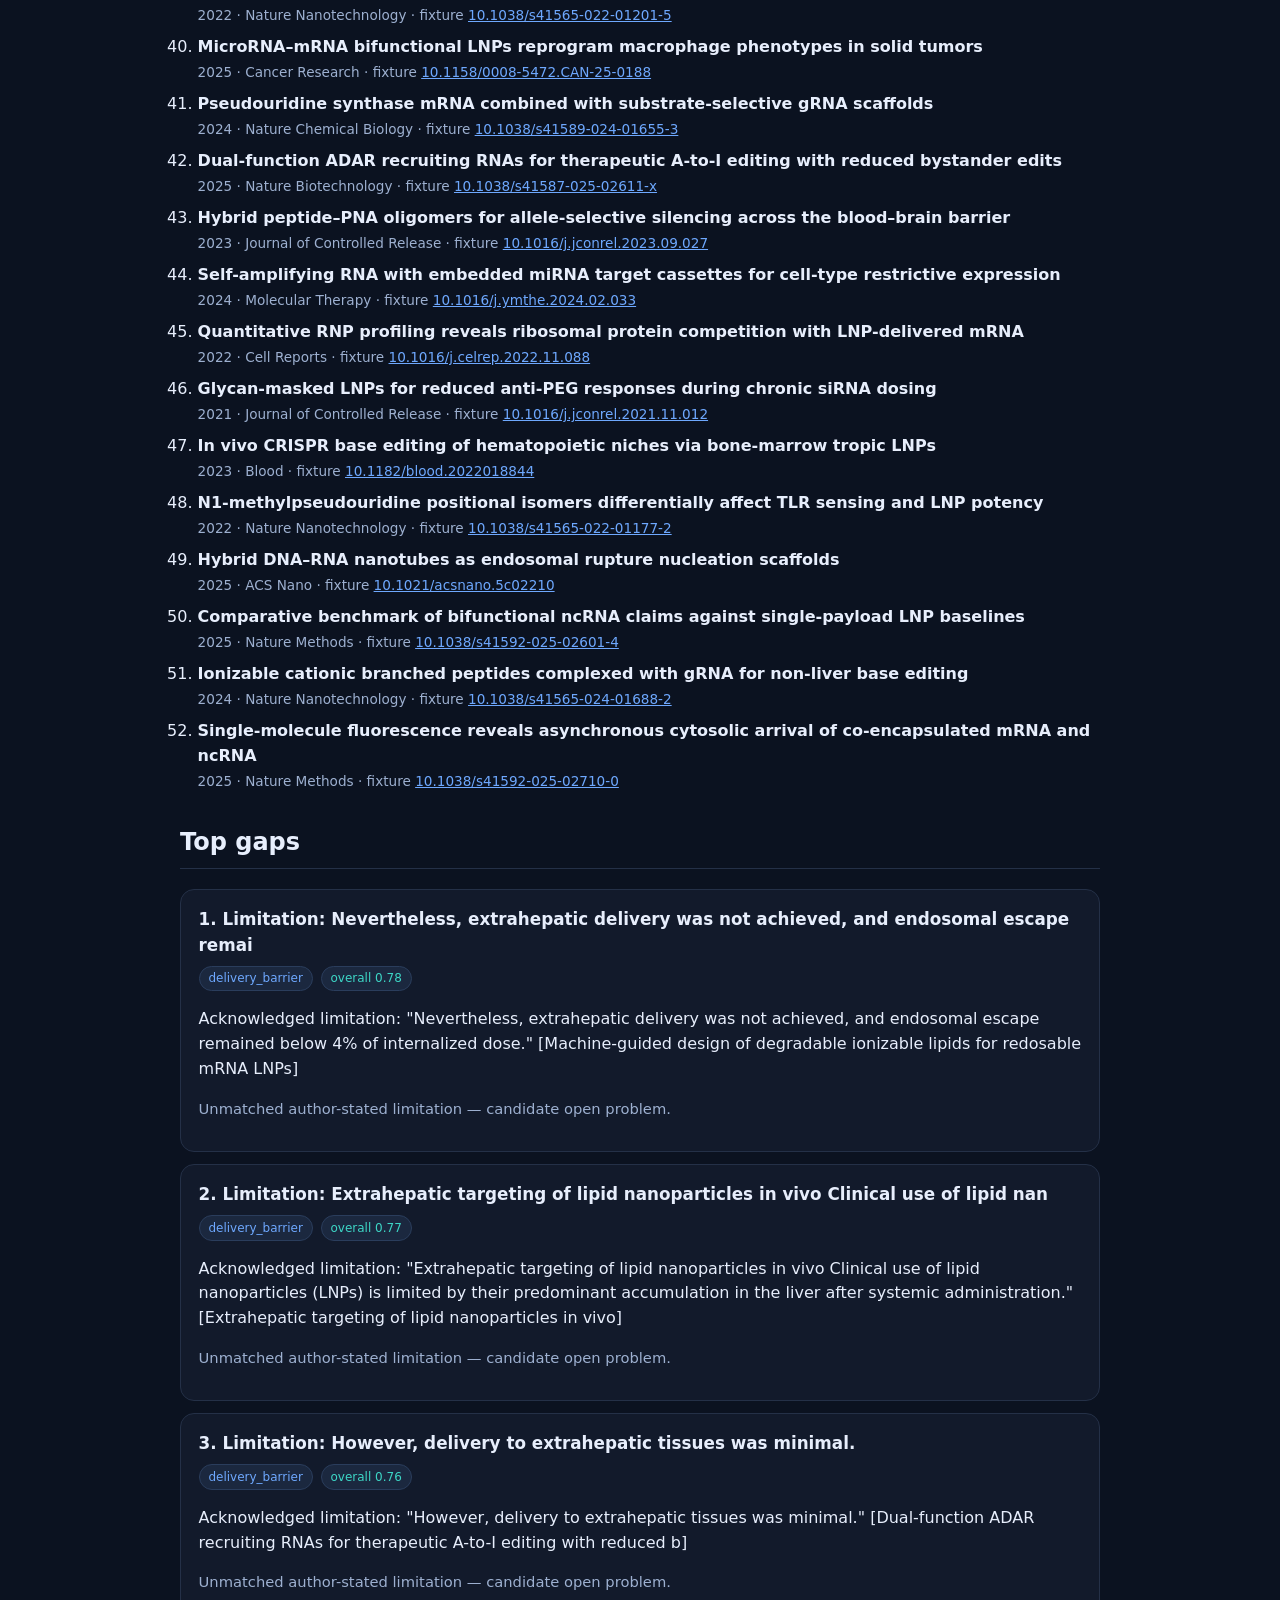
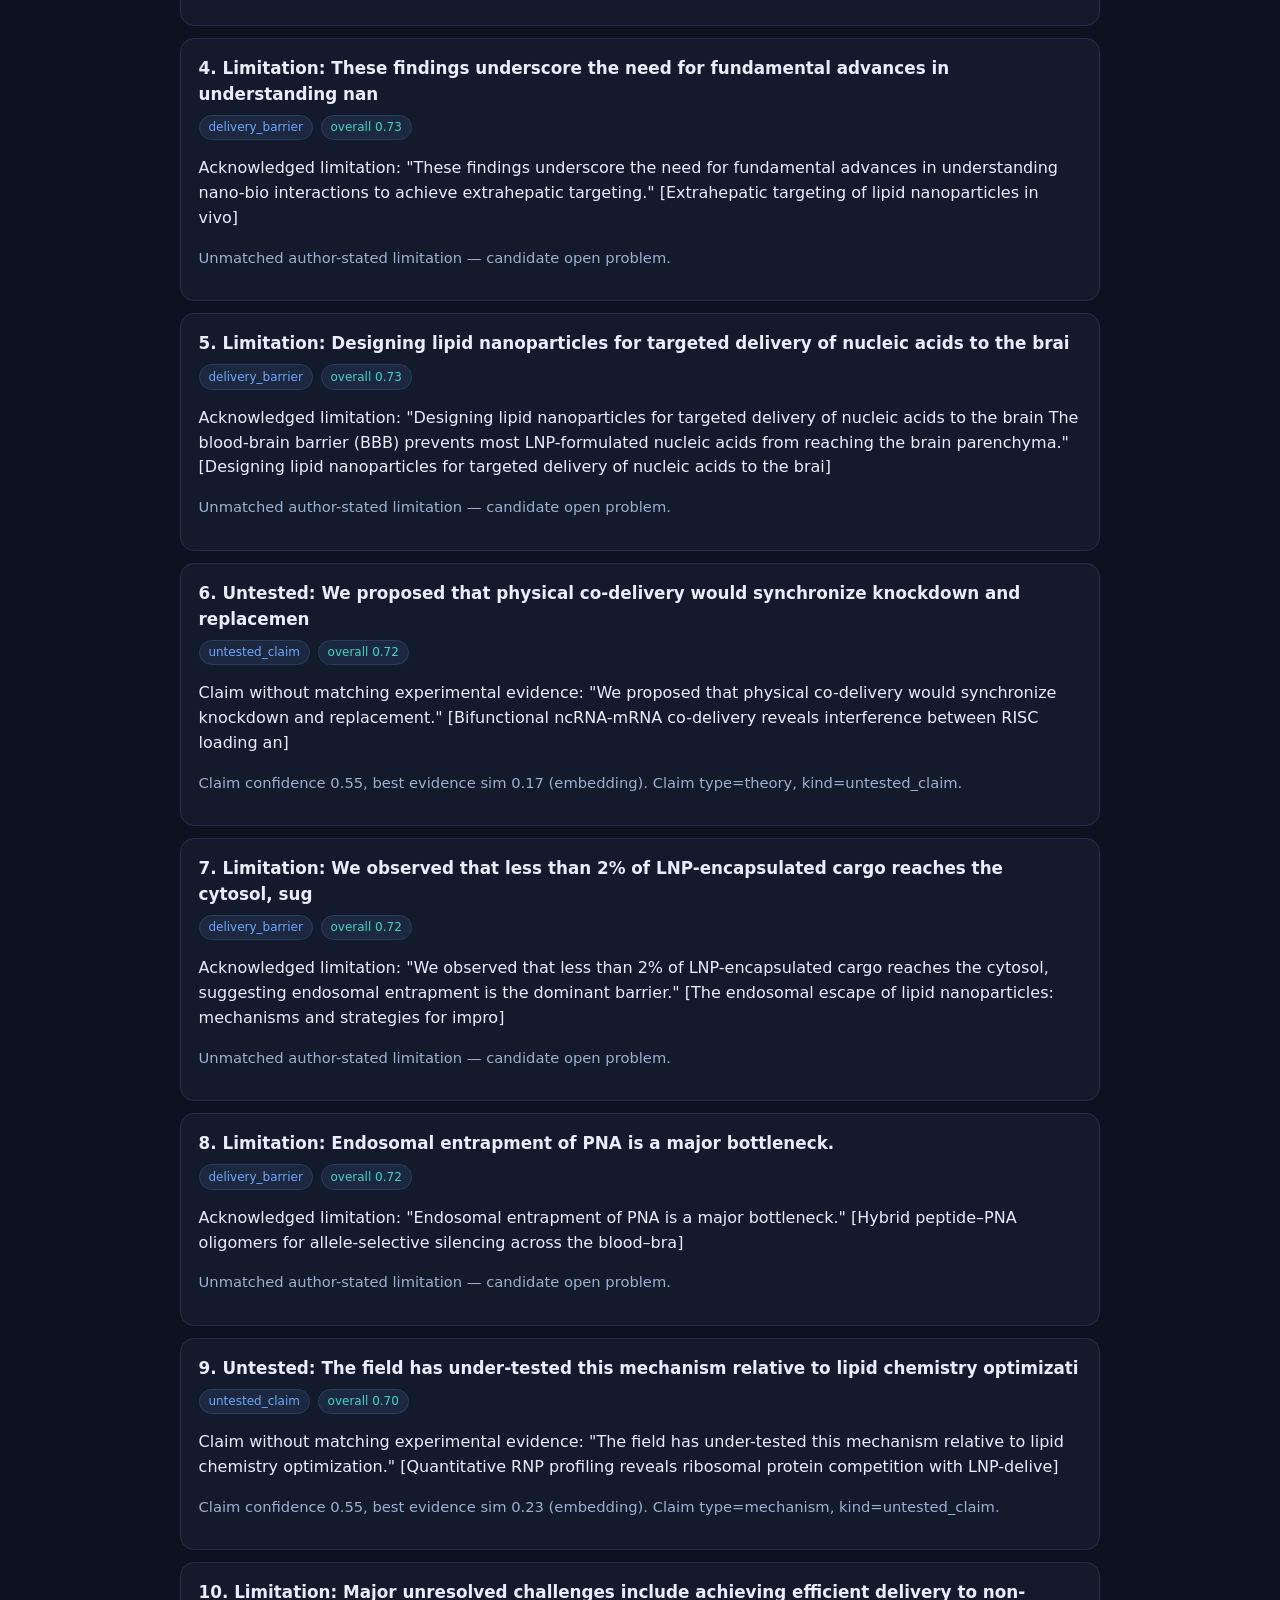
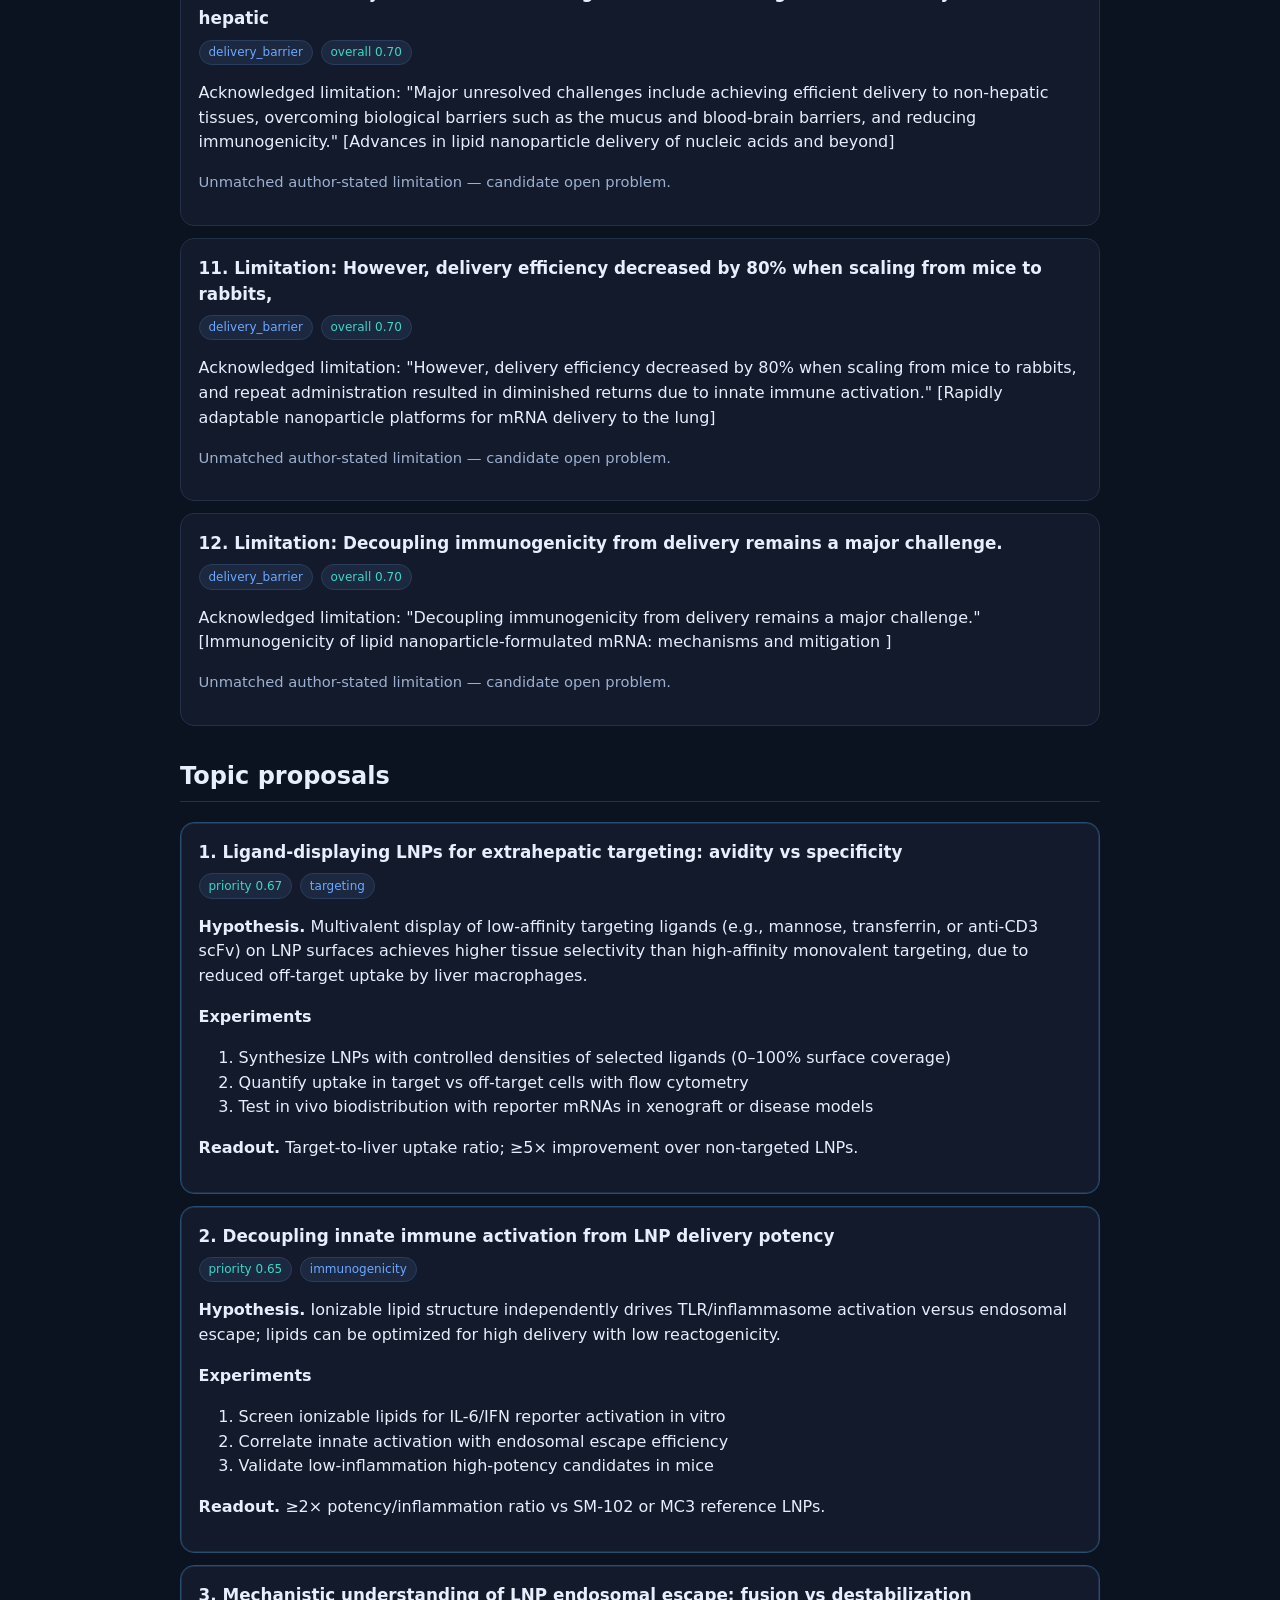
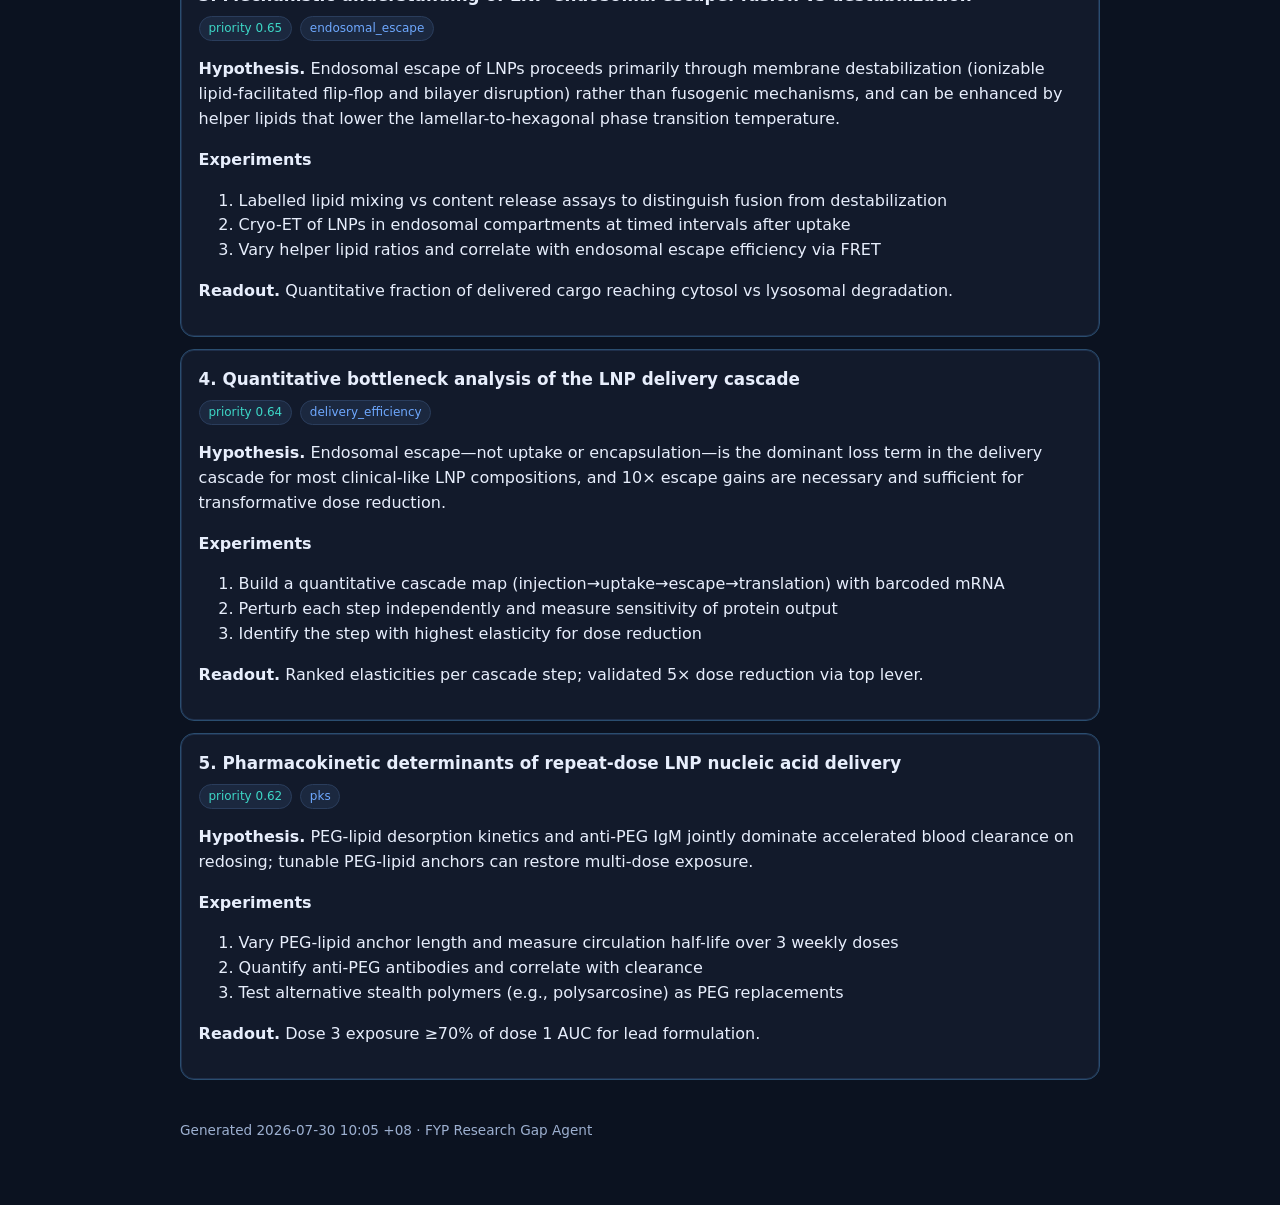
==== commit 01091ab2: "Stage 2: corpus 52, domain pack eval, human feedback harness - Expand fixture 30→52 (21 post-2024; h" ====
--- a/reports/latest_run.html
+++ b/reports/latest_run.html
@@ -3,7 +3,7 @@
 <head>
 <meta charset="utf-8"/>
 <meta name="viewport" content="width=device-width, initial-scale=1"/>
-<title>Research Gap Agent — run_382657f2bd94</title>
+<title>Research Gap Agent — run_9c4ac94a48a9</title>
 <style>
   :root {
     --bg: #0b1220; --card: #121a2b; --text: #e7eefc; --muted: #9db0d0;
@@ -51,35 +51,35 @@
 <body>
 <main>
   <h1>Research Gap Agent — Run Report</h1>
-  <p class="sub">Run <code>run_382657f2bd94</code> · 2026-07-30 07:38 SGT · domain nucleic_acid_delivery</p>
+  <p class="sub">Run <code>run_9c4ac94a48a9</code> · 2026-07-30 10:05 SGT · domain nucleic_acid_delivery</p>
 
   <div class="grid">
-    <div class="stat"><b>30</b><span>Papers</span></div>
-    <div class="stat"><b>50</b><span>Claims</span></div>
-    <div class="stat"><b>105</b><span>Evidence</span></div>
-    <div class="stat"><b>56</b><span>Gaps</span></div>
+    <div class="stat"><b>52</b><span>Papers</span></div>
+    <div class="stat"><b>88</b><span>Claims</span></div>
+    <div class="stat"><b>160</b><span>Evidence</span></div>
+    <div class="stat"><b>89</b><span>Gaps</span></div>
     <div class="stat"><b>5</b><span>Topics</span></div>
     <div class="stat"><b>heuristic</b><span>Extractor</span></div>
     <div class="stat"><b>embedding</b><span>Aligner</span></div>
   </div>
 
   <h2>Pipeline funnel</h2>
-  <div class="card"><div class="bar-row"><span class="bar-label">Papers</span><div class="bar-track"><div class="bar-fill" style="width:28%"></div></div><span class="bar-n">30</span></div>
-<div class="bar-row"><span class="bar-label">Claims</span><div class="bar-track"><div class="bar-fill" style="width:47%"></div></div><span class="bar-n">50</span></div>
-<div class="bar-row"><span class="bar-label">Evidence</span><div class="bar-track"><div class="bar-fill" style="width:100%"></div></div><span class="bar-n">105</span></div>
-<div class="bar-row"><span class="bar-label">Gaps</span><div class="bar-track"><div class="bar-fill" style="width:53%"></div></div><span class="bar-n">56</span></div>
-<div class="bar-row"><span class="bar-label">Topics</span><div class="bar-track"><div class="bar-fill" style="width:4%"></div></div><span class="bar-n">5</span></div></div>
+  <div class="card"><div class="bar-row"><span class="bar-label">Papers</span><div class="bar-track"><div class="bar-fill" style="width:32%"></div></div><span class="bar-n">52</span></div>
+<div class="bar-row"><span class="bar-label">Claims</span><div class="bar-track"><div class="bar-fill" style="width:55%"></div></div><span class="bar-n">88</span></div>
+<div class="bar-row"><span class="bar-label">Evidence</span><div class="bar-track"><div class="bar-fill" style="width:100%"></div></div><span class="bar-n">160</span></div>
+<div class="bar-row"><span class="bar-label">Gaps</span><div class="bar-track"><div class="bar-fill" style="width:55%"></div></div><span class="bar-n">89</span></div>
+<div class="bar-row"><span class="bar-label">Topics</span><div class="bar-track"><div class="bar-fill" style="width:3%"></div></div><span class="bar-n">5</span></div></div>
 
   <h2>Gap kinds</h2>
-  <div class="card"><div class="bar-row"><span class="bar-label">theory_vs_experiment</span><div class="bar-track"><div class="bar-fill" style="width:100%"></div></div><span class="bar-n">28</span></div>
-<div class="bar-row"><span class="bar-label">delivery_barrier</span><div class="bar-track"><div class="bar-fill" style="width:46%"></div></div><span class="bar-n">13</span></div>
-<div class="bar-row"><span class="bar-label">other</span><div class="bar-track"><div class="bar-fill" style="width:35%"></div></div><span class="bar-n">10</span></div>
-<div class="bar-row"><span class="bar-label">untested_claim</span><div class="bar-track"><div class="bar-fill" style="width:14%"></div></div><span class="bar-n">4</span></div>
-<div class="bar-row"><span class="bar-label">mechanism_unknown</span><div class="bar-track"><div class="bar-fill" style="width:3%"></div></div><span class="bar-n">1</span></div></div>
-
-  <h2>Papers (30)</h2>
+  <div class="card"><div class="bar-row"><span class="bar-label">theory_vs_experiment</span><div class="bar-track"><div class="bar-fill" style="width:100%"></div></div><span class="bar-n">46</span></div>
+<div class="bar-row"><span class="bar-label">delivery_barrier</span><div class="bar-track"><div class="bar-fill" style="width:36%"></div></div><span class="bar-n">17</span></div>
+<div class="bar-row"><span class="bar-label">untested_claim</span><div class="bar-track"><div class="bar-fill" style="width:28%"></div></div><span class="bar-n">13</span></div>
+<div class="bar-row"><span class="bar-label">other</span><div class="bar-track"><div class="bar-fill" style="width:26%"></div></div><span class="bar-n">12</span></div>
+<div class="bar-row"><span class="bar-label">mechanism_unknown</span><div class="bar-track"><div class="bar-fill" style="width:2%"></div></div><span class="bar-n">1</span></div></div>
+
+  <h2>Papers (52)</h2>
   <ol class="papers">
-    <li><strong>Lipid nanoparticles for mRNA delivery</strong><div class='meta'>2021 · Nature Reviews Materials · fixture <a href="https://doi.org/10.1038/s41578-021-00358-0" target="_blank" rel="noopener">10.1038/s41578-021-00358-0</a></div></li><li><strong>Ionizable lipid nanoparticles for RNA delivery: design, mechanism, and applications</strong><div class='meta'>2017 · Molecular Therapy · fixture <a href="https://doi.org/10.1080/17425247.2017.1264387" target="_blank" rel="noopener">10.1080/17425247.2017.1264387</a></div></li><li><strong>Combinatorial design of ionizable lipids for lipid nanoparticle delivery of mRNA</strong><div class='meta'>2022 · Nano Letters · fixture <a href="https://doi.org/10.1021/acs.nanolett.2c01542" target="_blank" rel="noopener">10.1021/acs.nanolett.2c01542</a></div></li><li><strong>Endosomal escape of lipid nanoparticles: a mechanistic investigation</strong><div class='meta'>2020 · Nano Letters · fixture <a href="https://doi.org/10.1021/acs.nanolett.0c02526" target="_blank" rel="noopener">10.1021/acs.nanolett.0c02526</a></div></li><li><strong>Extrahepatic targeting of lipid nanoparticles in vivo</strong><div class='meta'>2021 · Nature Nanotechnology · fixture <a href="https://doi.org/10.1038/s41565-021-00902-5" target="_blank" rel="noopener">10.1038/s41565-021-00902-5</a></div></li><li><strong>CRISPR-Cas9 lipid nanoparticle systems for in vivo gene editing</strong><div class='meta'>2018 · Cell Reports · fixture <a href="https://doi.org/10.1016/j.celrep.2018.02.025" target="_blank" rel="noopener">10.1016/j.celrep.2018.02.025</a></div></li><li><strong>Structure-activity relationships of ionizable lipids for lipid nanoparticle delivery</strong><div class='meta'>2020 · PNAS · fixture <a href="https://doi.org/10.1073/pnas.1911276116" target="_blank" rel="noopener">10.1073/pnas.1911276116</a></div></li><li><strong>Biodistribution and pharmacokinetics of lipid nanoparticle-formulated mRNA</strong><div class='meta'>2018 · Molecular Therapy · fixture <a href="https://doi.org/10.1016/j.ymthe.2018.05.012" target="_blank" rel="noopener">10.1016/j.ymthe.2018.05.012</a></div></li><li><strong>Small interfering RNA delivery via lipid nanoparticles for liver target engagement</strong><div class='meta'>2018 · New England Journal of Medicine · fixture <a href="https://doi.org/10.1056/NEJMoa1716153" target="_blank" rel="noopener">10.1056/NEJMoa1716153</a></div></li><li><strong>mRNA vaccines against COVID-19: a perspective on LNP formulation design</strong><div class='meta'>2020 · Nature Reviews Drug Discovery · fixture <a href="https://doi.org/10.1038/s41573-020-0073-2" target="_blank" rel="noopener">10.1038/s41573-020-0073-2</a></div></li><li><strong>Nucleoside-modified mRNA-LNP therapeutics beyond vaccines: protein replacement and gene editing</strong><div class='meta'>2021 · Journal of Controlled Release · fixture <a href="https://doi.org/10.1016/j.jconrel.2021.03.035" target="_blank" rel="noopener">10.1016/j.jconrel.2021.03.035</a></div></li><li><strong>Advances in lipid nanoparticle delivery of nucleic acids and beyond</strong><div class='meta'>2021 · Nature Reviews Drug Discovery · fixture <a href="https://doi.org/10.1038/s41573-021-00234-2" target="_blank" rel="noopener">10.1038/s41573-021-00234-2</a></div></li><li><strong>Rapidly adaptable nanoparticle platforms for mRNA delivery to the lung</strong><div class='meta'>2021 · PNAS · fixture <a href="https://doi.org/10.1073/pnas.2106632118" target="_blank" rel="noopener">10.1073/pnas.2106632118</a></div></li><li><strong>Lipid nanoparticle chemistry: from RNA delivery to the next generation of therapeutics</strong><div class='meta'>2019 · Nature Reviews Materials · fixture <a href="https://doi.org/10.1038/s41578-019-0132-7" target="_blank" rel="noopener">10.1038/s41578-019-0132-7</a></div></li><li><strong>The endosomal escape of lipid nanoparticles: mechanisms and strategies for improvement</strong><div class='meta'>2021 · Accounts of Chemical Research · fixture <a href="https://doi.org/10.1021/acs.accounts.1c00236" target="_blank" rel="noopener">10.1021/acs.accounts.1c00236</a></div></li><li><strong>Designing lipid nanoparticles for targeted delivery of nucleic acids to the brain</strong><div class='meta'>2020 · Journal of Controlled Release · fixture <a href="https://doi.org/10.1016/j.jconrel.2020.06.018" target="_blank" rel="noopener">10.1016/j.jconrel.2020.06.018</a></div></li><li><strong>Immunogenicity of lipid nanoparticle-formulated mRNA: mechanisms and mitigation strategies</strong><div class='meta'>2022 · Nature Immunology · fixture <a href="https://doi.org/10.1038/s41590-022-01202-3" target="_blank" rel="noopener">10.1038/s41590-022-01202-3</a></div></li><li><strong>Microfluidic production of lipid nanoparticles for nucleic acid delivery</strong><div class='meta'>2020 · Molecular Therapy · fixture <a href="https://doi.org/10.1016/j.ymthe.2020.03.023" target="_blank" rel="noopener">10.1016/j.ymthe.2020.03.023</a></div></li><li><strong>SORT LNPs enable multi-organ mRNA delivery via selective organ targeting lipids</strong><div class='meta'>2020 · Nature Nanotechnology · fixture <a href="https://doi.org/10.1038/s41565-020-0669-6" target="_blank" rel="noopener">10.1038/s41565-020-0669-6</a></div></li><li><strong>Hybrid nucleic acid nanostructures for programmable intracellular delivery</strong><div class='meta'>2023 · ACS Nano · fixture <a href="https://doi.org/10.1021/acsnano.3c01234" target="_blank" rel="noopener">10.1021/acsnano.3c01234</a></div></li><li><strong>Quantitative single-cell map of LNP uptake, endosomal progression, and mRNA translation</strong><div class='meta'>2023 · Molecular Therapy · fixture <a href="https://doi.org/10.1016/j.ymthe.2023.04.018" target="_blank" rel="noopener">10.1016/j.ymthe.2023.04.018</a></div></li><li><strong>Machine-guided design of degradable ionizable lipids for redosable mRNA LNPs</strong><div class='meta'>2023 · Nature Biotechnology · fixture <a href="https://doi.org/10.1038/s41587-023-01750-7" target="_blank" rel="noopener">10.1038/s41587-023-01750-7</a></div></li><li><strong>Lung-selective polymeric nanoparticles for inhaled mRNA: barriers beyond formulation</strong><div class='meta'>2022 · Journal of Controlled Release · fixture <a href="https://doi.org/10.1016/j.jconrel.2022.08.041" target="_blank" rel="noopener">10.1016/j.jconrel.2022.08.041</a></div></li><li><strong>Zwitterionic ionizable lipids reduce complement activation while preserving hepatic mRNA expression</strong><div class='meta'>2024 · Nature Materials · fixture <a href="https://doi.org/10.1038/s41563-024-01999-0" target="_blank" rel="noopener">10.1038/s41563-024-01999-0</a></div></li><li><strong>In situ PROTAC mRNA LNPs for controllable degradation of hepatic disease targets</strong><div class='meta'>2024 · Cell · fixture <a href="https://doi.org/10.1016/j.cell.2024.03.021" target="_blank" rel="noopener">10.1016/j.cell.2024.03.021</a></div></li><li><strong>Base-edited HSC mobilization via mRNA-LNP delivery of engraftment enhancers</strong><div class='meta'>2024 · Blood · fixture <a href="https://doi.org/10.1182/blood.2023024567" target="_blank" rel="noopener">10.1182/blood.2023024567</a></div></li><li><strong>Spatially barcoded lipid nanoparticles reveal neighborhood-dependent tropism in solid tumors</strong><div class='meta'>2025 · Nature Biotechnology · fixture <a href="https://doi.org/10.1038/s41587-025-02501-2" target="_blank" rel="noopener">10.1038/s41587-025-02501-2</a></div></li><li><strong>Circular RNA LNPs with orthogonal ionizable lipids for durable extrahepatic expression</strong><div class='meta'>2025 · Science Translational Medicine · fixture <a href="https://doi.org/10.1126/scitranslmed.adk2025" target="_blank" rel="noopener">10.1126/scitranslmed.adk2025</a></div></li><li><strong>Bifunctional ncRNA-mRNA co-delivery reveals interference between RISC loading and translation</strong><div class='meta'>2025 · Nature Nanotechnology · fixture <a href="https://doi.org/10.1038/s41565-025-01888-4" target="_blank" rel="noopener">10.1038/s41565-025-01888-4</a></div></li><li><strong>Serum-stable DNA-ionizable lipid hybrid nanoparticles for gene editing outside the liver</strong><div class='meta'>2024 · ACS Nano · fixture <a href="https://doi.org/10.1021/acsnano.4c05501" target="_blank" rel="noopener">10.1021/acsnano.4c05501</a></div></li>
+    <li><strong>Lipid nanoparticles for mRNA delivery</strong><div class='meta'>2021 · Nature Reviews Materials · fixture <a href="https://doi.org/10.1038/s41578-021-00358-0" target="_blank" rel="noopener">10.1038/s41578-021-00358-0</a></div></li><li><strong>Ionizable lipid nanoparticles for RNA delivery: design, mechanism, and applications</strong><div class='meta'>2017 · Molecular Therapy · fixture <a href="https://doi.org/10.1080/17425247.2017.1264387" target="_blank" rel="noopener">10.1080/17425247.2017.1264387</a></div></li><li><strong>Combinatorial design of ionizable lipids for lipid nanoparticle delivery of mRNA</strong><div class='meta'>2022 · Nano Letters · fixture <a href="https://doi.org/10.1021/acs.nanolett.2c01542" target="_blank" rel="noopener">10.1021/acs.nanolett.2c01542</a></div></li><li><strong>Endosomal escape of lipid nanoparticles: a mechanistic investigation</strong><div class='meta'>2020 · Nano Letters · fixture <a href="https://doi.org/10.1021/acs.nanolett.0c02526" target="_blank" rel="noopener">10.1021/acs.nanolett.0c02526</a></div></li><li><strong>Extrahepatic targeting of lipid nanoparticles in vivo</strong><div class='meta'>2021 · Nature Nanotechnology · fixture <a href="https://doi.org/10.1038/s41565-021-00902-5" target="_blank" rel="noopener">10.1038/s41565-021-00902-5</a></div></li><li><strong>CRISPR-Cas9 lipid nanoparticle systems for in vivo gene editing</strong><div class='meta'>2018 · Cell Reports · fixture <a href="https://doi.org/10.1016/j.celrep.2018.02.025" target="_blank" rel="noopener">10.1016/j.celrep.2018.02.025</a></div></li><li><strong>Structure-activity relationships of ionizable lipids for lipid nanoparticle delivery</strong><div class='meta'>2020 · PNAS · fixture <a href="https://doi.org/10.1073/pnas.1911276116" target="_blank" rel="noopener">10.1073/pnas.1911276116</a></div></li><li><strong>Biodistribution and pharmacokinetics of lipid nanoparticle-formulated mRNA</strong><div class='meta'>2018 · Molecular Therapy · fixture <a href="https://doi.org/10.1016/j.ymthe.2018.05.012" target="_blank" rel="noopener">10.1016/j.ymthe.2018.05.012</a></div></li><li><strong>Small interfering RNA delivery via lipid nanoparticles for liver target engagement</strong><div class='meta'>2018 · New England Journal of Medicine · fixture <a href="https://doi.org/10.1056/NEJMoa1716153" target="_blank" rel="noopener">10.1056/NEJMoa1716153</a></div></li><li><strong>mRNA vaccines against COVID-19: a perspective on LNP formulation design</strong><div class='meta'>2020 · Nature Reviews Drug Discovery · fixture <a href="https://doi.org/10.1038/s41573-020-0073-2" target="_blank" rel="noopener">10.1038/s41573-020-0073-2</a></div></li><li><strong>Nucleoside-modified mRNA-LNP therapeutics beyond vaccines: protein replacement and gene editing</strong><div class='meta'>2021 · Journal of Controlled Release · fixture <a href="https://doi.org/10.1016/j.jconrel.2021.03.035" target="_blank" rel="noopener">10.1016/j.jconrel.2021.03.035</a></div></li><li><strong>Advances in lipid nanoparticle delivery of nucleic acids and beyond</strong><div class='meta'>2021 · Nature Reviews Drug Discovery · fixture <a href="https://doi.org/10.1038/s41573-021-00234-2" target="_blank" rel="noopener">10.1038/s41573-021-00234-2</a></div></li><li><strong>Rapidly adaptable nanoparticle platforms for mRNA delivery to the lung</strong><div class='meta'>2021 · PNAS · fixture <a href="https://doi.org/10.1073/pnas.2106632118" target="_blank" rel="noopener">10.1073/pnas.2106632118</a></div></li><li><strong>Lipid nanoparticle chemistry: from RNA delivery to the next generation of therapeutics</strong><div class='meta'>2019 · Nature Reviews Materials · fixture <a href="https://doi.org/10.1038/s41578-019-0132-7" target="_blank" rel="noopener">10.1038/s41578-019-0132-7</a></div></li><li><strong>The endosomal escape of lipid nanoparticles: mechanisms and strategies for improvement</strong><div class='meta'>2021 · Accounts of Chemical Research · fixture <a href="https://doi.org/10.1021/acs.accounts.1c00236" target="_blank" rel="noopener">10.1021/acs.accounts.1c00236</a></div></li><li><strong>Designing lipid nanoparticles for targeted delivery of nucleic acids to the brain</strong><div class='meta'>2020 · Journal of Controlled Release · fixture <a href="https://doi.org/10.1016/j.jconrel.2020.06.018" target="_blank" rel="noopener">10.1016/j.jconrel.2020.06.018</a></div></li><li><strong>Immunogenicity of lipid nanoparticle-formulated mRNA: mechanisms and mitigation strategies</strong><div class='meta'>2022 · Nature Immunology · fixture <a href="https://doi.org/10.1038/s41590-022-01202-3" target="_blank" rel="noopener">10.1038/s41590-022-01202-3</a></div></li><li><strong>Microfluidic production of lipid nanoparticles for nucleic acid delivery</strong><div class='meta'>2020 · Molecular Therapy · fixture <a href="https://doi.org/10.1016/j.ymthe.2020.03.023" target="_blank" rel="noopener">10.1016/j.ymthe.2020.03.023</a></div></li><li><strong>SORT LNPs enable multi-organ mRNA delivery via selective organ targeting lipids</strong><div class='meta'>2020 · Nature Nanotechnology · fixture <a href="https://doi.org/10.1038/s41565-020-0669-6" target="_blank" rel="noopener">10.1038/s41565-020-0669-6</a></div></li><li><strong>Hybrid nucleic acid nanostructures for programmable intracellular delivery</strong><div class='meta'>2023 · ACS Nano · fixture <a href="https://doi.org/10.1021/acsnano.3c01234" target="_blank" rel="noopener">10.1021/acsnano.3c01234</a></div></li><li><strong>Quantitative single-cell map of LNP uptake, endosomal progression, and mRNA translation</strong><div class='meta'>2023 · Molecular Therapy · fixture <a href="https://doi.org/10.1016/j.ymthe.2023.04.018" target="_blank" rel="noopener">10.1016/j.ymthe.2023.04.018</a></div></li><li><strong>Machine-guided design of degradable ionizable lipids for redosable mRNA LNPs</strong><div class='meta'>2023 · Nature Biotechnology · fixture <a href="https://doi.org/10.1038/s41587-023-01750-7" target="_blank" rel="noopener">10.1038/s41587-023-01750-7</a></div></li><li><strong>Lung-selective polymeric nanoparticles for inhaled mRNA: barriers beyond formulation</strong><div class='meta'>2022 · Journal of Controlled Release · fixture <a href="https://doi.org/10.1016/j.jconrel.2022.08.041" target="_blank" rel="noopener">10.1016/j.jconrel.2022.08.041</a></div></li><li><strong>Zwitterionic ionizable lipids reduce complement activation while preserving hepatic mRNA expression</strong><div class='meta'>2024 · Nature Materials · fixture <a href="https://doi.org/10.1038/s41563-024-01999-0" target="_blank" rel="noopener">10.1038/s41563-024-01999-0</a></div></li><li><strong>In situ PROTAC mRNA LNPs for controllable degradation of hepatic disease targets</strong><div class='meta'>2024 · Cell · fixture <a href="https://doi.org/10.1016/j.cell.2024.03.021" target="_blank" rel="noopener">10.1016/j.cell.2024.03.021</a></div></li><li><strong>Base-edited HSC mobilization via mRNA-LNP delivery of engraftment enhancers</strong><div class='meta'>2024 · Blood · fixture <a href="https://doi.org/10.1182/blood.2023024567" target="_blank" rel="noopener">10.1182/blood.2023024567</a></div></li><li><strong>Spatially barcoded lipid nanoparticles reveal neighborhood-dependent tropism in solid tumors</strong><div class='meta'>2025 · Nature Biotechnology · fixture <a href="https://doi.org/10.1038/s41587-025-02501-2" target="_blank" rel="noopener">10.1038/s41587-025-02501-2</a></div></li><li><strong>Circular RNA LNPs with orthogonal ionizable lipids for durable extrahepatic expression</strong><div class='meta'>2025 · Science Translational Medicine · fixture <a href="https://doi.org/10.1126/scitranslmed.adk2025" target="_blank" rel="noopener">10.1126/scitranslmed.adk2025</a></div></li><li><strong>Bifunctional ncRNA-mRNA co-delivery reveals interference between RISC loading and translation</strong><div class='meta'>2025 · Nature Nanotechnology · fixture <a href="https://doi.org/10.1038/s41565-025-01888-4" target="_blank" rel="noopener">10.1038/s41565-025-01888-4</a></div></li><li><strong>Serum-stable DNA-ionizable lipid hybrid nanoparticles for gene editing outside the liver</strong><div class='meta'>2024 · ACS Nano · fixture <a href="https://doi.org/10.1021/acsnano.4c05501" target="_blank" rel="noopener">10.1021/acsnano.4c05501</a></div></li><li><strong>Bifunctional guide–scaffold RNAs couple Cas9 editing to local transcript silencing</strong><div class='meta'>2025 · Nature Biomedical Engineering · fixture <a href="https://doi.org/10.1038/s41551-025-01201-8" target="_blank" rel="noopener">10.1038/s41551-025-01201-8</a></div></li><li><strong>Aptamer-ncRNA chimeras for receptor-mediated cytosolic delivery without ionizable lipids</strong><div class='meta'>2024 · ACS Chemical Biology · fixture <a href="https://doi.org/10.1021/acschembio.4c00811" target="_blank" rel="noopener">10.1021/acschembio.4c00811</a></div></li><li><strong>Circular RNA sponges as programmable sinks for microRNA networks in fibrotic lung</strong><div class='meta'>2024 · Molecular Therapy · fixture <a href="https://doi.org/10.1016/j.ymthe.2024.05.019" target="_blank" rel="noopener">10.1016/j.ymthe.2024.05.019</a></div></li><li><strong>tRNA-like structural motifs stabilize linear mRNA without nucleoside modification</strong><div class='meta'>2023 · Nature Chemical Biology · fixture <a href="https://doi.org/10.1038/s41589-023-01422-1" target="_blank" rel="noopener">10.1038/s41589-023-01422-1</a></div></li><li><strong>Ribozyme–siRNA hybrids enable autocatalytic knockdown after endosomal escape</strong><div class='meta'>2025 · Nature Nanotechnology · fixture <a href="https://doi.org/10.1038/s41565-025-01902-9" target="_blank" rel="noopener">10.1038/s41565-025-01902-9</a></div></li><li><strong>Long noncoding RNA scaffolds organize chromatin editors delivered as mRNA-LNP</strong><div class='meta'>2024 · Cell · fixture <a href="https://doi.org/10.1016/j.cell.2024.07.044" target="_blank" rel="noopener">10.1016/j.cell.2024.07.044</a></div></li><li><strong>Chemical mapping of ionizable lipid–RNA phosphate contacts in bifunctional cargo LNPs</strong><div class='meta'>2025 · JACS · fixture <a href="https://doi.org/10.1021/jacs.5c01122" target="_blank" rel="noopener">10.1021/jacs.5c01122</a></div></li><li><strong>Spleen-selective SORT hybrids deliver antisense oligos against lncRNA MALAT1</strong><div class='meta'>2023 · Nature Biomedical Engineering · fixture <a href="https://doi.org/10.1038/s41551-023-01088-0" target="_blank" rel="noopener">10.1038/s41551-023-01088-0</a></div></li><li><strong>Programmable RNA origami vehicles for co-delivery of Cas13 and guide arrays</strong><div class='meta'>2022 · Nature Nanotechnology · fixture <a href="https://doi.org/10.1038/s41565-022-01201-5" target="_blank" rel="noopener">10.1038/s41565-022-01201-5</a></div></li><li><strong>MicroRNA–mRNA bifunctional LNPs reprogram macrophage phenotypes in solid tumors</strong><div class='meta'>2025 · Cancer Research · fixture <a href="https://doi.org/10.1158/0008-5472.CAN-25-0188" target="_blank" rel="noopener">10.1158/0008-5472.CAN-25-0188</a></div></li><li><strong>Pseudouridine synthase mRNA combined with substrate-selective gRNA scaffolds</strong><div class='meta'>2024 · Nature Chemical Biology · fixture <a href="https://doi.org/10.1038/s41589-024-01655-3" target="_blank" rel="noopener">10.1038/s41589-024-01655-3</a></div></li><li><strong>Dual-function ADAR recruiting RNAs for therapeutic A-to-I editing with reduced bystander edits</strong><div class='meta'>2025 · Nature Biotechnology · fixture <a href="https://doi.org/10.1038/s41587-025-02611-x" target="_blank" rel="noopener">10.1038/s41587-025-02611-x</a></div></li><li><strong>Hybrid peptide–PNA oligomers for allele-selective silencing across the blood–brain barrier</strong><div class='meta'>2023 · Journal of Controlled Release · fixture <a href="https://doi.org/10.1016/j.jconrel.2023.09.027" target="_blank" rel="noopener">10.1016/j.jconrel.2023.09.027</a></div></li><li><strong>Self-amplifying RNA with embedded miRNA target cassettes for cell-type restrictive expression</strong><div class='meta'>2024 · Molecular Therapy · fixture <a href="https://doi.org/10.1016/j.ymthe.2024.02.033" target="_blank" rel="noopener">10.1016/j.ymthe.2024.02.033</a></div></li><li><strong>Quantitative RNP profiling reveals ribosomal protein competition with LNP-delivered mRNA</strong><div class='meta'>2022 · Cell Reports · fixture <a href="https://doi.org/10.1016/j.celrep.2022.11.088" target="_blank" rel="noopener">10.1016/j.celrep.2022.11.088</a></div></li><li><strong>Glycan-masked LNPs for reduced anti-PEG responses during chronic siRNA dosing</strong><div class='meta'>2021 · Journal of Controlled Release · fixture <a href="https://doi.org/10.1016/j.jconrel.2021.11.012" target="_blank" rel="noopener">10.1016/j.jconrel.2021.11.012</a></div></li><li><strong>In vivo CRISPR base editing of hematopoietic niches via bone-marrow tropic LNPs</strong><div class='meta'>2023 · Blood · fixture <a href="https://doi.org/10.1182/blood.2022018844" target="_blank" rel="noopener">10.1182/blood.2022018844</a></div></li><li><strong>N1-methylpseudouridine positional isomers differentially affect TLR sensing and LNP potency</strong><div class='meta'>2022 · Nature Nanotechnology · fixture <a href="https://doi.org/10.1038/s41565-022-01177-2" target="_blank" rel="noopener">10.1038/s41565-022-01177-2</a></div></li><li><strong>Hybrid DNA–RNA nanotubes as endosomal rupture nucleation scaffolds</strong><div class='meta'>2025 · ACS Nano · fixture <a href="https://doi.org/10.1021/acsnano.5c02210" target="_blank" rel="noopener">10.1021/acsnano.5c02210</a></div></li><li><strong>Comparative benchmark of bifunctional ncRNA claims against single-payload LNP baselines</strong><div class='meta'>2025 · Nature Methods · fixture <a href="https://doi.org/10.1038/s41592-025-02601-4" target="_blank" rel="noopener">10.1038/s41592-025-02601-4</a></div></li><li><strong>Ionizable cationic branched peptides complexed with gRNA for non-liver base editing</strong><div class='meta'>2024 · Nature Nanotechnology · fixture <a href="https://doi.org/10.1038/s41565-024-01688-2" target="_blank" rel="noopener">10.1038/s41565-024-01688-2</a></div></li><li><strong>Single-molecule fluorescence reveals asynchronous cytosolic arrival of co-encapsulated mRNA and ncRNA</strong><div class='meta'>2025 · Nature Methods · fixture <a href="https://doi.org/10.1038/s41592-025-02710-0" target="_blank" rel="noopener">10.1038/s41592-025-02710-0</a></div></li>
   </ol>
 
   <h2>Top gaps</h2>
@@ -96,71 +96,71 @@
   <p>Acknowledged limitation: &quot;Extrahepatic targeting of lipid nanoparticles in vivo  Clinical use of lipid nanoparticles (LNPs) is limited by their predominant accumulation in the liver after systemic administration.&quot; [Extrahepatic targeting of lipid nanoparticles in vivo]</p>
   <p class="muted">Unmatched author-stated limitation — candidate open problem.</p>
 </article><article class="card">
-  <h3>3. Limitation: These findings underscore the need for fundamental advances in understanding nan</h3>
+  <h3>3. Limitation: However, delivery to extrahepatic tissues was minimal.</h3>
+  <div class="tags"><span class="tag">delivery_barrier</span>
+  <span class="score">overall 0.76</span></div>
+  <p>Acknowledged limitation: &quot;However, delivery to extrahepatic tissues was minimal.&quot; [Dual-function ADAR recruiting RNAs for therapeutic A-to-I editing with reduced b]</p>
+  <p class="muted">Unmatched author-stated limitation — candidate open problem.</p>
+</article><article class="card">
+  <h3>4. Limitation: These findings underscore the need for fundamental advances in understanding nan</h3>
   <div class="tags"><span class="tag">delivery_barrier</span>
   <span class="score">overall 0.73</span></div>
   <p>Acknowledged limitation: &quot;These findings underscore the need for fundamental advances in understanding nano-bio interactions to achieve extrahepatic targeting.&quot; [Extrahepatic targeting of lipid nanoparticles in vivo]</p>
   <p class="muted">Unmatched author-stated limitation — candidate open problem.</p>
 </article><article class="card">
-  <h3>4. Limitation: Designing lipid nanoparticles for targeted delivery of nucleic acids to the brai</h3>
+  <h3>5. Limitation: Designing lipid nanoparticles for targeted delivery of nucleic acids to the brai</h3>
   <div class="tags"><span class="tag">delivery_barrier</span>
   <span class="score">overall 0.73</span></div>
   <p>Acknowledged limitation: &quot;Designing lipid nanoparticles for targeted delivery of nucleic acids to the brain  The blood-brain barrier (BBB) prevents most LNP-formulated nucleic acids from reaching the brain parenchyma.&quot; [Designing lipid nanoparticles for targeted delivery of nucleic acids to the brai]</p>
   <p class="muted">Unmatched author-stated limitation — candidate open problem.</p>
 </article><article class="card">
-  <h3>5. Untested: We proposed that physical co-delivery would synchronize knockdown and replacemen</h3>
+  <h3>6. Untested: We proposed that physical co-delivery would synchronize knockdown and replacemen</h3>
   <div class="tags"><span class="tag">untested_claim</span>
   <span class="score">overall 0.72</span></div>
   <p>Claim without matching experimental evidence: &quot;We proposed that physical co-delivery would synchronize knockdown and replacement.&quot; [Bifunctional ncRNA-mRNA co-delivery reveals interference between RISC loading an]</p>
   <p class="muted">Claim confidence 0.55, best evidence sim 0.17 (embedding). Claim type=theory, kind=untested_claim.</p>
 </article><article class="card">
-  <h3>6. Limitation: We observed that less than 2% of LNP-encapsulated cargo reaches the cytosol, sug</h3>
+  <h3>7. Limitation: We observed that less than 2% of LNP-encapsulated cargo reaches the cytosol, sug</h3>
   <div class="tags"><span class="tag">delivery_barrier</span>
   <span class="score">overall 0.72</span></div>
   <p>Acknowledged limitation: &quot;We observed that less than 2% of LNP-encapsulated cargo reaches the cytosol, suggesting endosomal entrapment is the dominant barrier.&quot; [The endosomal escape of lipid nanoparticles: mechanisms and strategies for impro]</p>
   <p class="muted">Unmatched author-stated limitation — candidate open problem.</p>
 </article><article class="card">
-  <h3>7. Limitation: Major unresolved challenges include achieving efficient delivery to non-hepatic </h3>
+  <h3>8. Limitation: Endosomal entrapment of PNA is a major bottleneck.</h3>
+  <div class="tags"><span class="tag">delivery_barrier</span>
+  <span class="score">overall 0.72</span></div>
+  <p>Acknowledged limitation: &quot;Endosomal entrapment of PNA is a major bottleneck.&quot; [Hybrid peptide–PNA oligomers for allele-selective silencing across the blood–bra]</p>
+  <p class="muted">Unmatched author-stated limitation — candidate open problem.</p>
+</article><article class="card">
+  <h3>9. Untested: The field has under-tested this mechanism relative to lipid chemistry optimizati</h3>
+  <div class="tags"><span class="tag">untested_claim</span>
+  <span class="score">overall 0.70</span></div>
+  <p>Claim without matching experimental evidence: &quot;The field has under-tested this mechanism relative to lipid chemistry optimization.&quot; [Quantitative RNP profiling reveals ribosomal protein competition with LNP-delive]</p>
+  <p class="muted">Claim confidence 0.55, best evidence sim 0.23 (embedding). Claim type=mechanism, kind=untested_claim.</p>
+</article><article class="card">
+  <h3>10. Limitation: Major unresolved challenges include achieving efficient delivery to non-hepatic </h3>
   <div class="tags"><span class="tag">delivery_barrier</span>
   <span class="score">overall 0.70</span></div>
   <p>Acknowledged limitation: &quot;Major unresolved challenges include achieving efficient delivery to non-hepatic tissues, overcoming biological barriers such as the mucus and blood-brain barriers, and reducing immunogenicity.&quot; [Advances in lipid nanoparticle delivery of nucleic acids and beyond]</p>
   <p class="muted">Unmatched author-stated limitation — candidate open problem.</p>
 </article><article class="card">
-  <h3>8. Limitation: However, delivery efficiency decreased by 80% when scaling from mice to rabbits,</h3>
+  <h3>11. Limitation: However, delivery efficiency decreased by 80% when scaling from mice to rabbits,</h3>
   <div class="tags"><span class="tag">delivery_barrier</span>
   <span class="score">overall 0.70</span></div>
   <p>Acknowledged limitation: &quot;However, delivery efficiency decreased by 80% when scaling from mice to rabbits, and repeat administration resulted in diminished returns due to innate immune activation.&quot; [Rapidly adaptable nanoparticle platforms for mRNA delivery to the lung]</p>
   <p class="muted">Unmatched author-stated limitation — candidate open problem.</p>
 </article><article class="card">
-  <h3>9. Limitation: Decoupling immunogenicity from delivery remains a major challenge.</h3>
+  <h3>12. Limitation: Decoupling immunogenicity from delivery remains a major challenge.</h3>
   <div class="tags"><span class="tag">delivery_barrier</span>
   <span class="score">overall 0.70</span></div>
   <p>Acknowledged limitation: &quot;Decoupling immunogenicity from delivery remains a major challenge.&quot; [Immunogenicity of lipid nanoparticle-formulated mRNA: mechanisms and mitigation ]</p>
   <p class="muted">Unmatched author-stated limitation — candidate open problem.</p>
-</article><article class="card">
-  <h3>10. Limitation: However, microfluidic manufacturing has not been validated for the wide range of</h3>
-  <div class="tags"><span class="tag">delivery_barrier</span>
-  <span class="score">overall 0.70</span></div>
-  <p>Acknowledged limitation: &quot;However, microfluidic manufacturing has not been validated for the wide range of lipid compositions being explored in preclinical studies, particularly for compositions incorporating targeting ligands&quot; [Microfluidic production of lipid nanoparticles for nucleic acid delivery]</p>
-  <p class="muted">Unmatched author-stated limitation — candidate open problem.</p>
-</article><article class="card">
-  <h3>11. Untested: Despite extensive SAR studies, fundamental questions remain: the precise molecul</h3>
-  <div class="tags"><span class="tag">untested_claim</span>
-  <span class="score">overall 0.69</span></div>
-  <p>Claim without matching experimental evidence: &quot;Despite extensive SAR studies, fundamental questions remain: the precise molecular requirements for efficient endosomal escape are unknown, the role o&quot; [Lipid nanoparticle chemistry: from RNA delivery to the next generation of therap]</p>
-  <p class="muted">Claim confidence 0.55, best evidence sim 0.00 (embedding). Claim type=mechanism, kind=untested_claim.</p>
-</article><article class="card">
-  <h3>12. Mechanism gap: Important gaps remain: the role of lipid shape in membrane curvature induction d</h3>
-  <div class="tags"><span class="tag">mechanism_unknown</span>
-  <span class="score">overall 0.68</span></div>
-  <p>Mechanism claim lacks strong experimental support: &quot;Important gaps remain: the role of lipid shape in membrane curvature induction during endosomal escape is poorly charact&quot; [Structure-activity relationships of ionizable lipids for lipid nanoparticle deli]</p>
-  <p class="muted">Claim confidence 0.55, best evidence sim 0.38 (embedding). Claim type=mechanism, kind=mechanism_unknown.</p>
 </article>
 
   <h2>Topic proposals</h2>
   <article class="card highlight">
   <h3>1. Ligand-displaying LNPs for extrahepatic targeting: avidity vs specificity</h3>
-  <div class="tags"><span class="score">priority 0.66</span>
+  <div class="tags"><span class="score">priority 0.67</span>
   <span class="tag">targeting</span></div>
   <p><strong>Hypothesis.</strong> Multivalent display of low-affinity targeting ligands (e.g., mannose, transferrin, or anti-CD3 scFv) on LNP surfaces achieves higher tissue selectivity than high-affinity monovalent targeting, due to reduced off-target uptake by liver macrophages.</p>
   <p><strong>Experiments</strong></p>
@@ -191,16 +191,16 @@
   <ol><li>Build a quantitative cascade map (injection→uptake→escape→translation) with barcoded mRNA</li><li>Perturb each step independently and measure sensitivity of protein output</li><li>Identify the step with highest elasticity for dose reduction</li></ol>
   <p><strong>Readout.</strong> Ranked elasticities per cascade step; validated 5× dose reduction via top lever.</p>
 </article><article class="card highlight">
-  <h3>5. Rational design of ionizable lipids for extrahepatic nucleic acid delivery</h3>
+  <h3>5. Pharmacokinetic determinants of repeat-dose LNP nucleic acid delivery</h3>
   <div class="tags"><span class="score">priority 0.62</span>
-  <span class="tag">lnp</span></div>
-  <p><strong>Hypothesis.</strong> Systematic variation of ionizable lipid headgroup and tail architecture can achieve tissue-specific LNP tropism beyond the liver, enabling extravascular mRNA and siRNA delivery.</p>
-  <p><strong>Experiments</strong></p>
-  <ol><li>Synthesize a focused library of 20–30 ionizable lipids varying pKa and tail unsaturation</li><li>Screen LNPs for in vitro transfection across hepatocyte, endothelial, and immune cell lines</li><li>Validate top 5 candidates in vivo via IV administration with luminescent reporter mRNA</li><li>Quantify biodistribution by organ-specific luciferase expression and RT-qPCR</li></ol>
-  <p><strong>Readout.</strong> Ratio of extrahepatic-to-liver protein expression; top candidate achieves ≥2× extrahepatic selectivity.</p>
+  <span class="tag">pks</span></div>
+  <p><strong>Hypothesis.</strong> PEG-lipid desorption kinetics and anti-PEG IgM jointly dominate accelerated blood clearance on redosing; tunable PEG-lipid anchors can restore multi-dose exposure.</p>
+  <p><strong>Experiments</strong></p>
+  <ol><li>Vary PEG-lipid anchor length and measure circulation half-life over 3 weekly doses</li><li>Quantify anti-PEG antibodies and correlate with clearance</li><li>Test alternative stealth polymers (e.g., polysarcosine) as PEG replacements</li></ol>
+  <p><strong>Readout.</strong> Dose 3 exposure ≥70% of dose 1 AUC for lead formulation.</p>
 </article>
 
-  <footer>Generated 2026-07-30 07:38 +08 · FYP Research Gap Agent</footer>
+  <footer>Generated 2026-07-30 10:05 +08 · FYP Research Gap Agent</footer>
 </main>
 </body>
 </html>
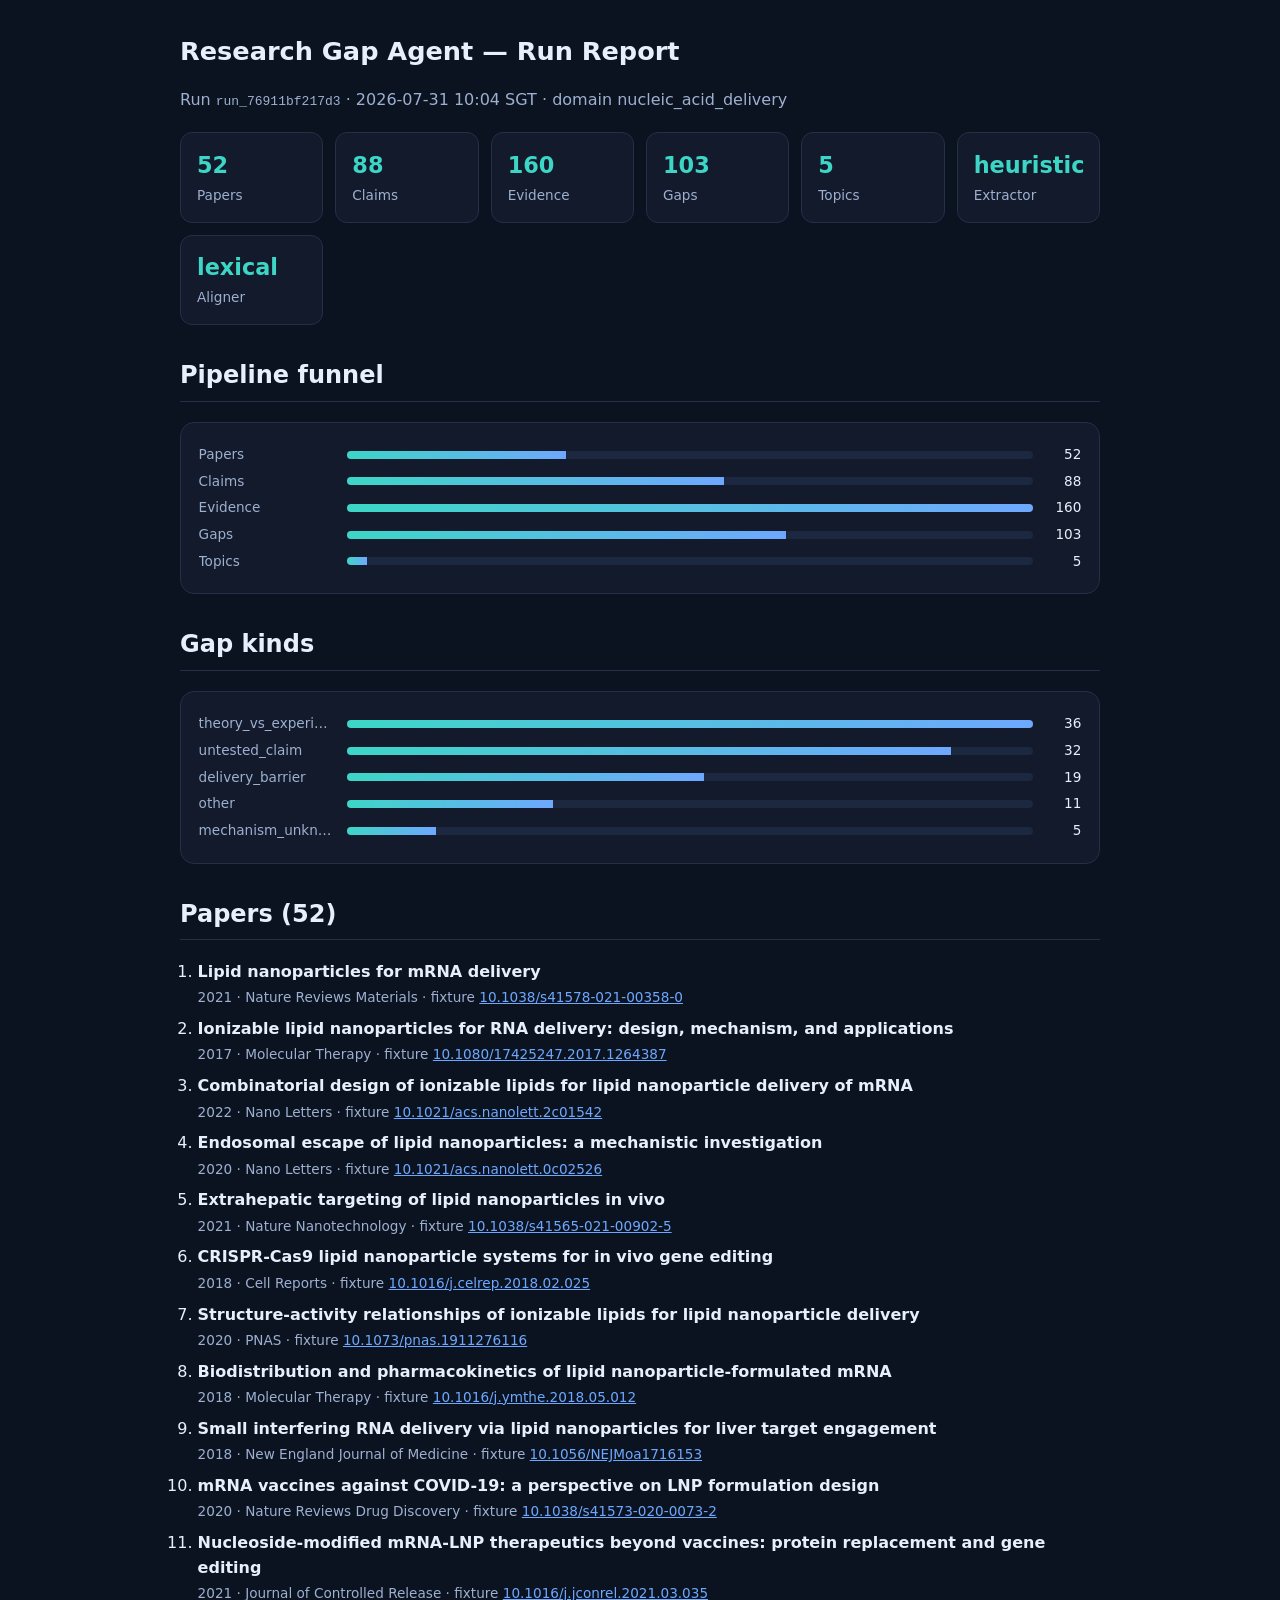
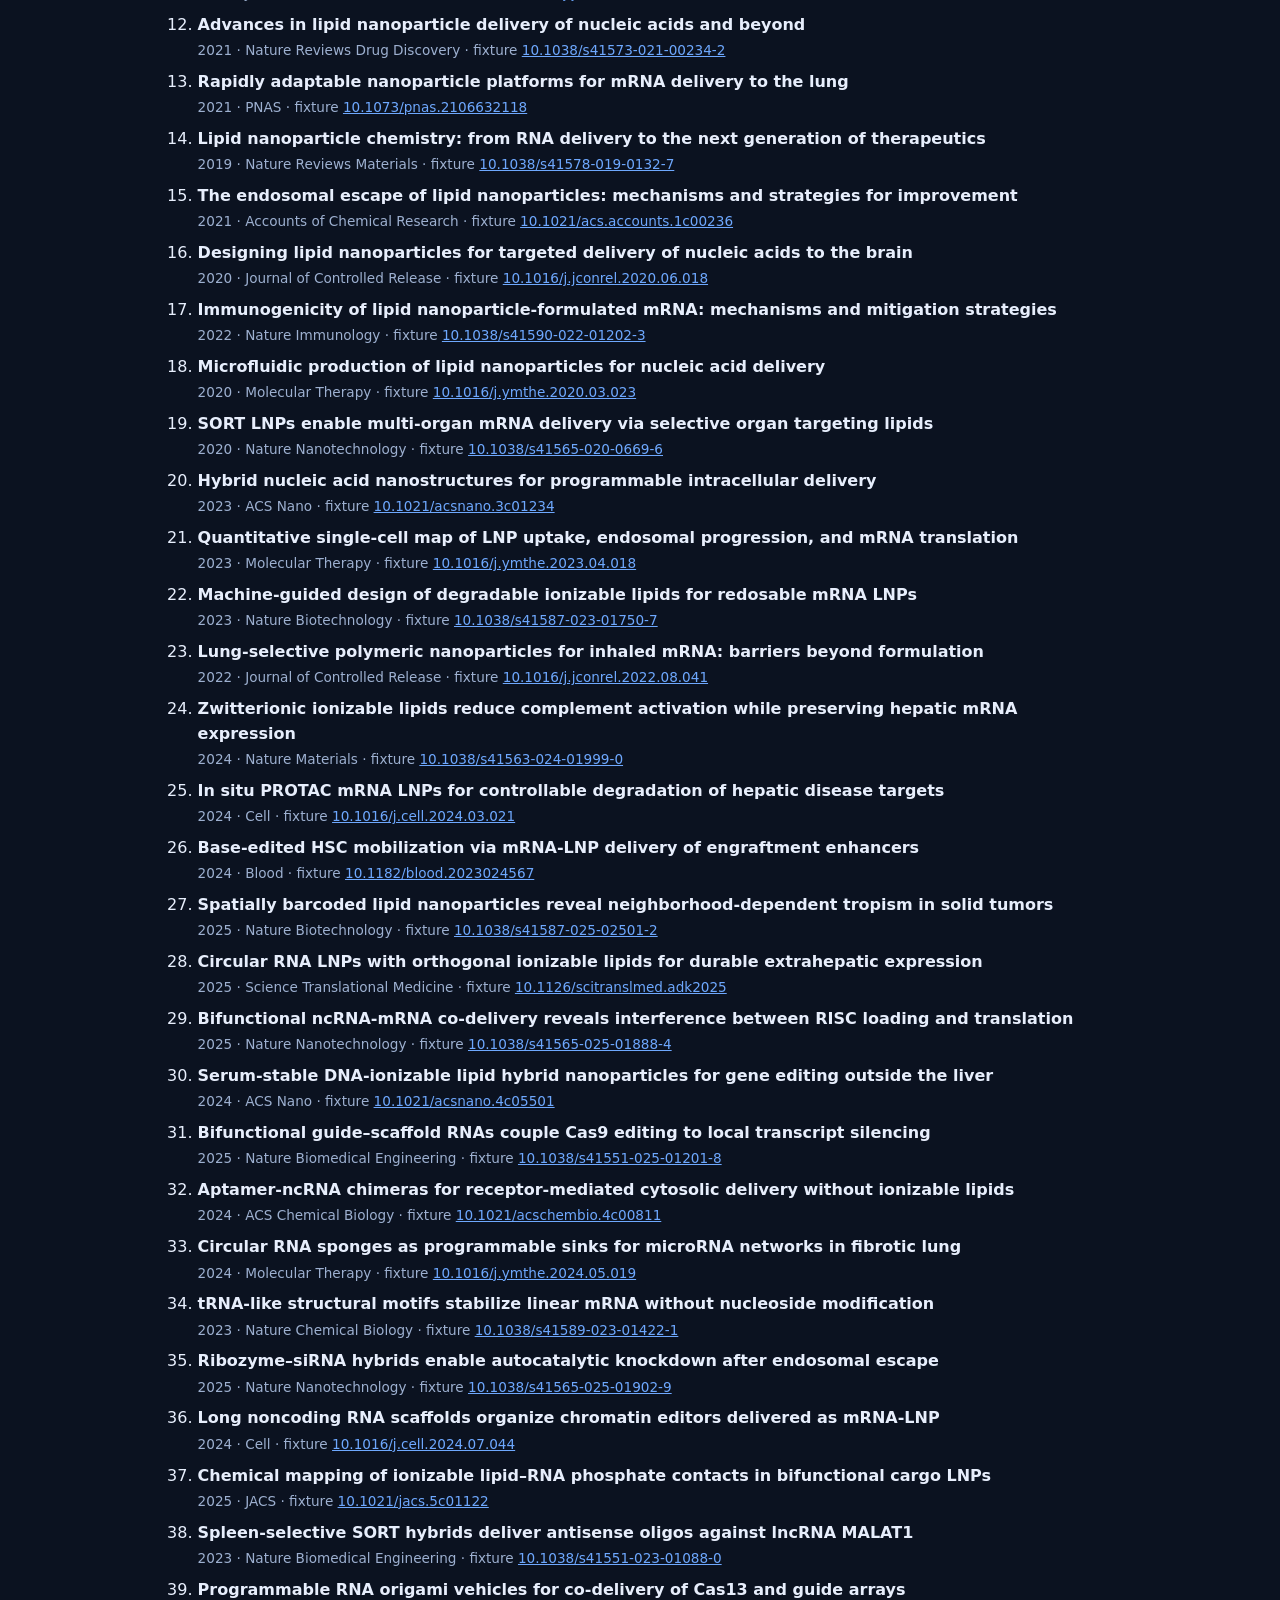
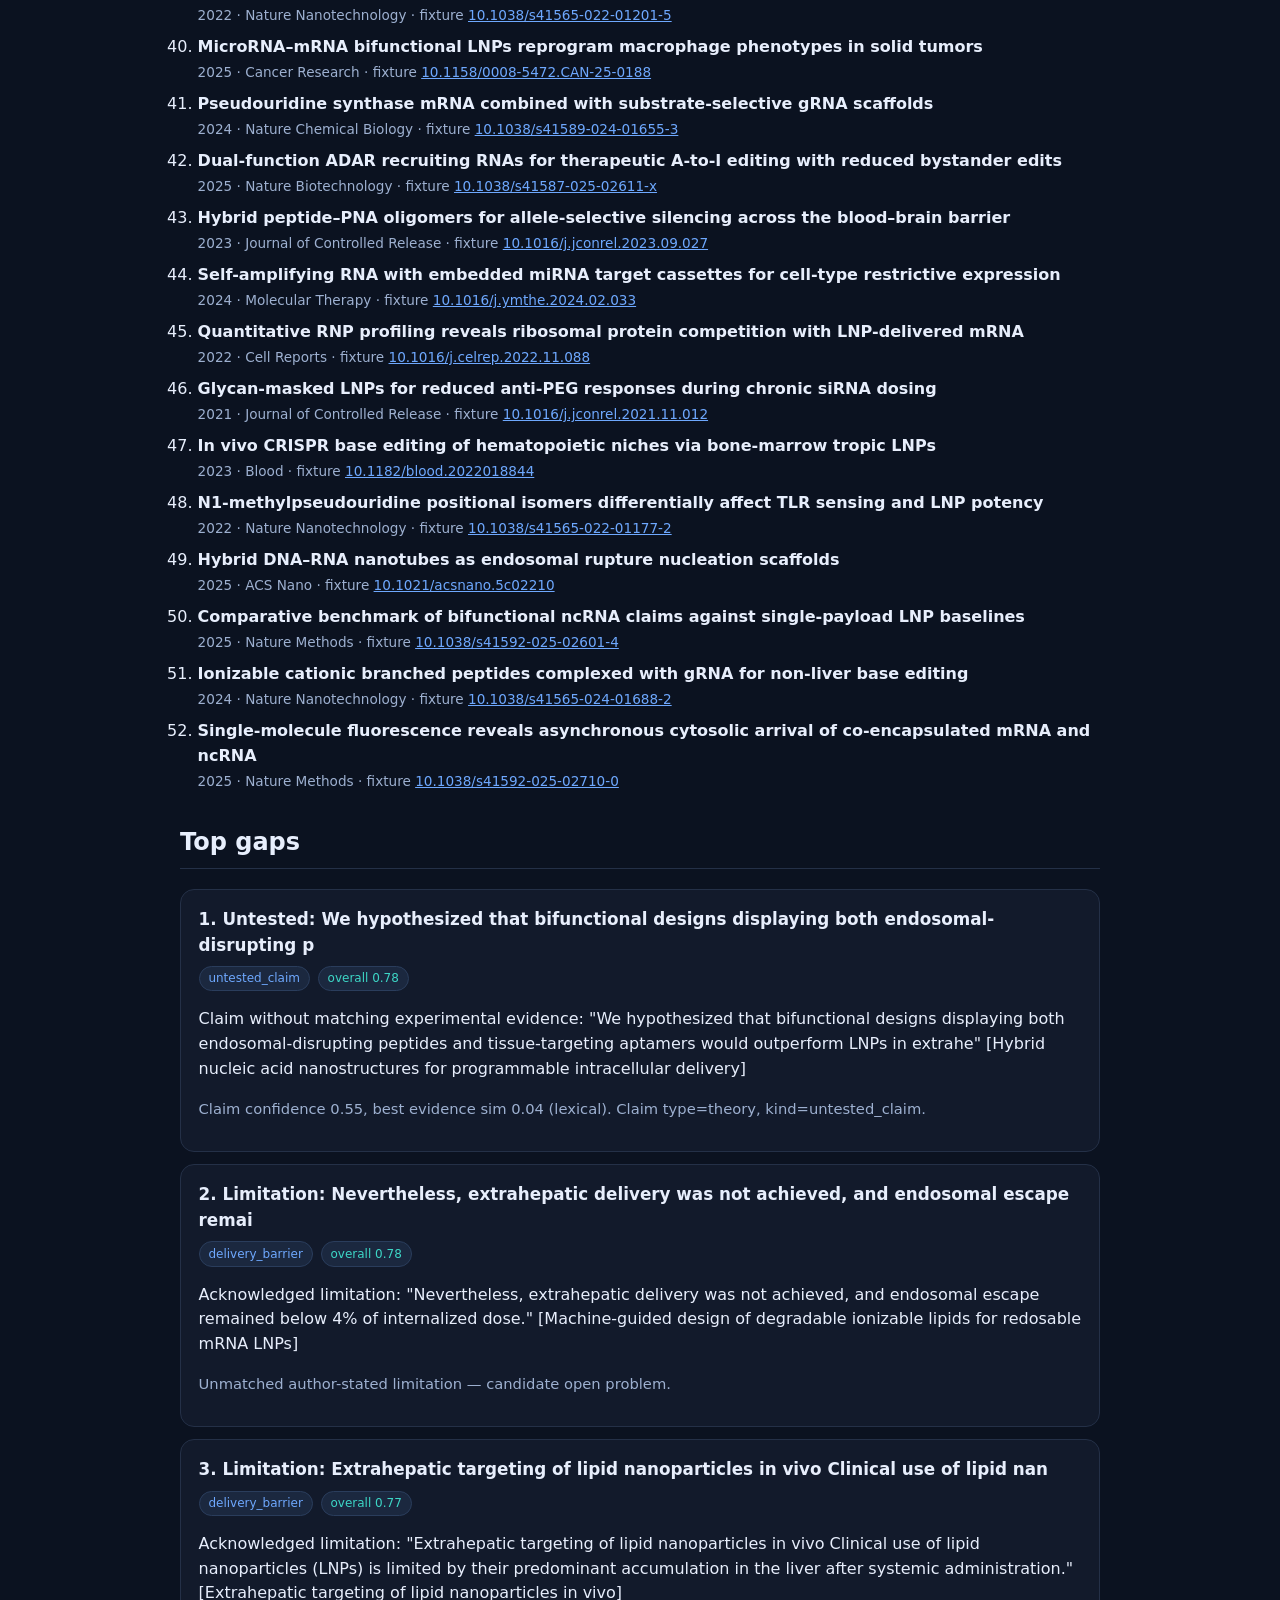
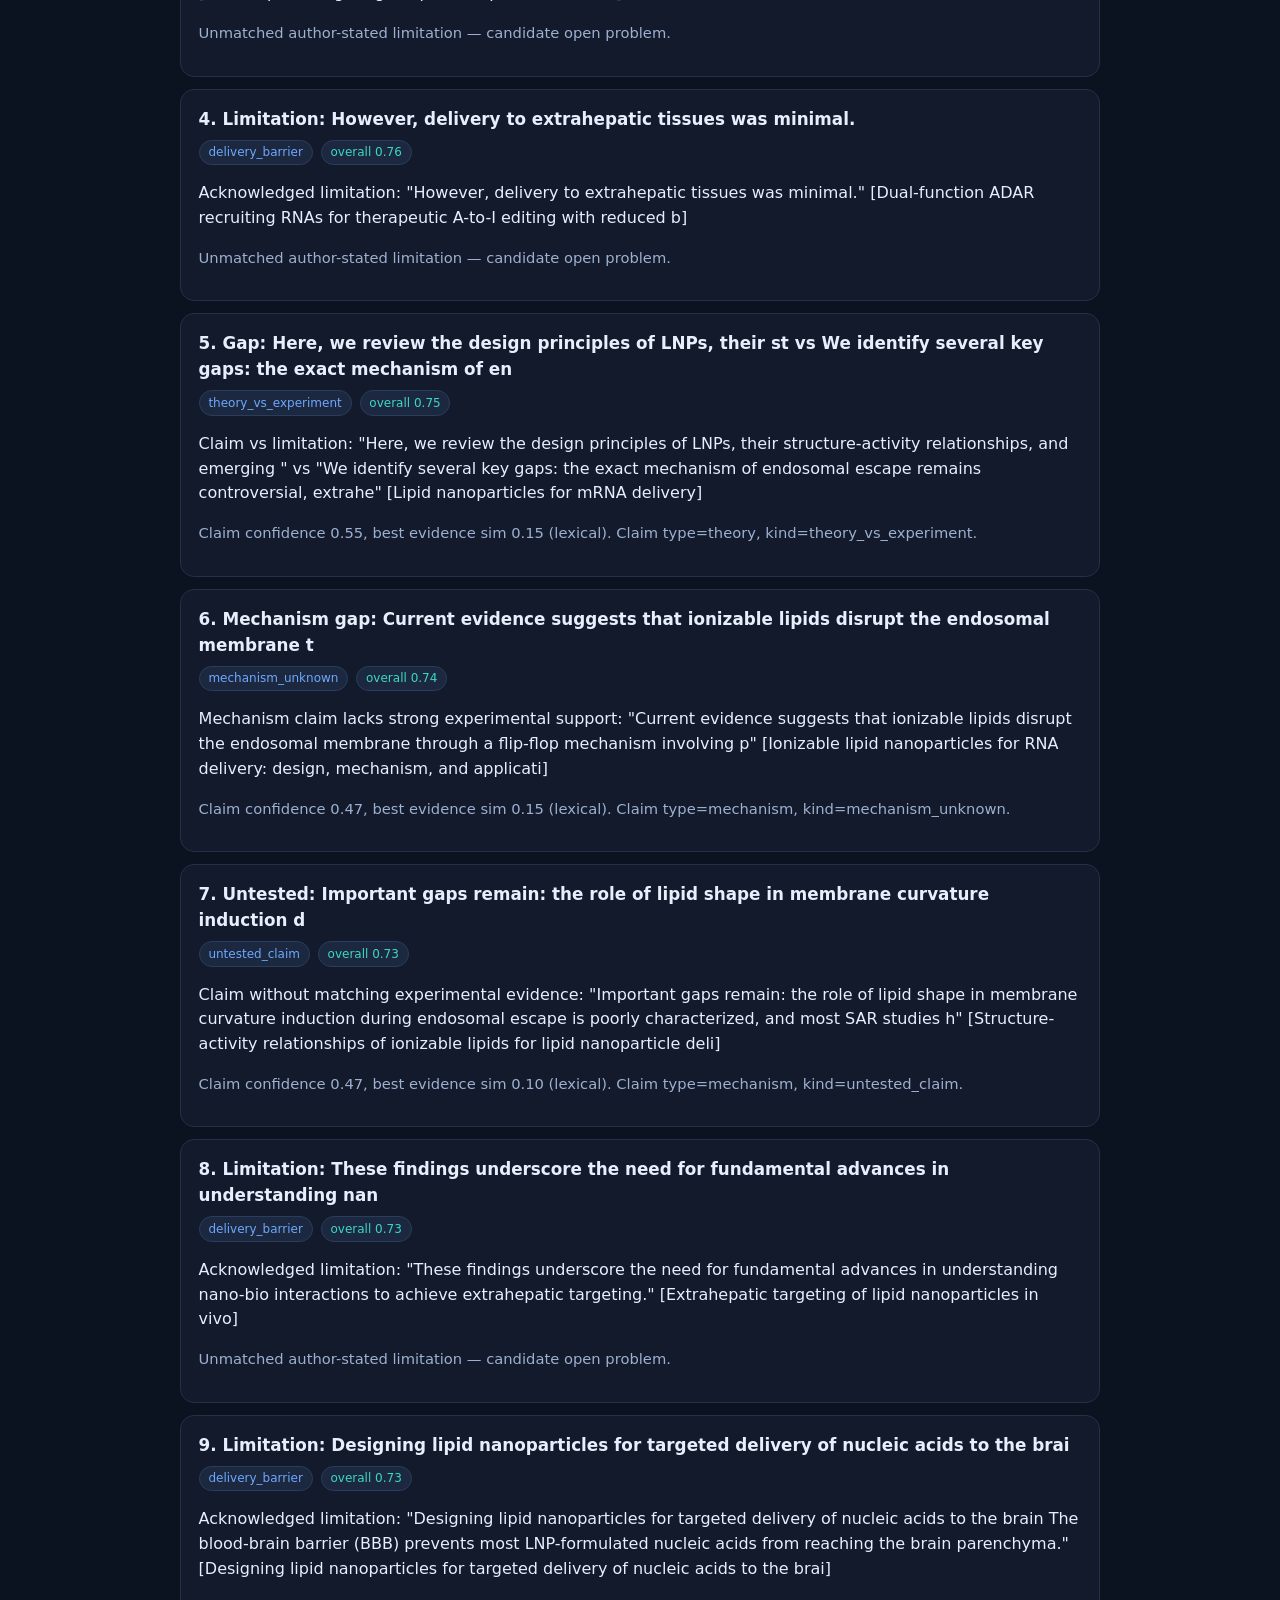
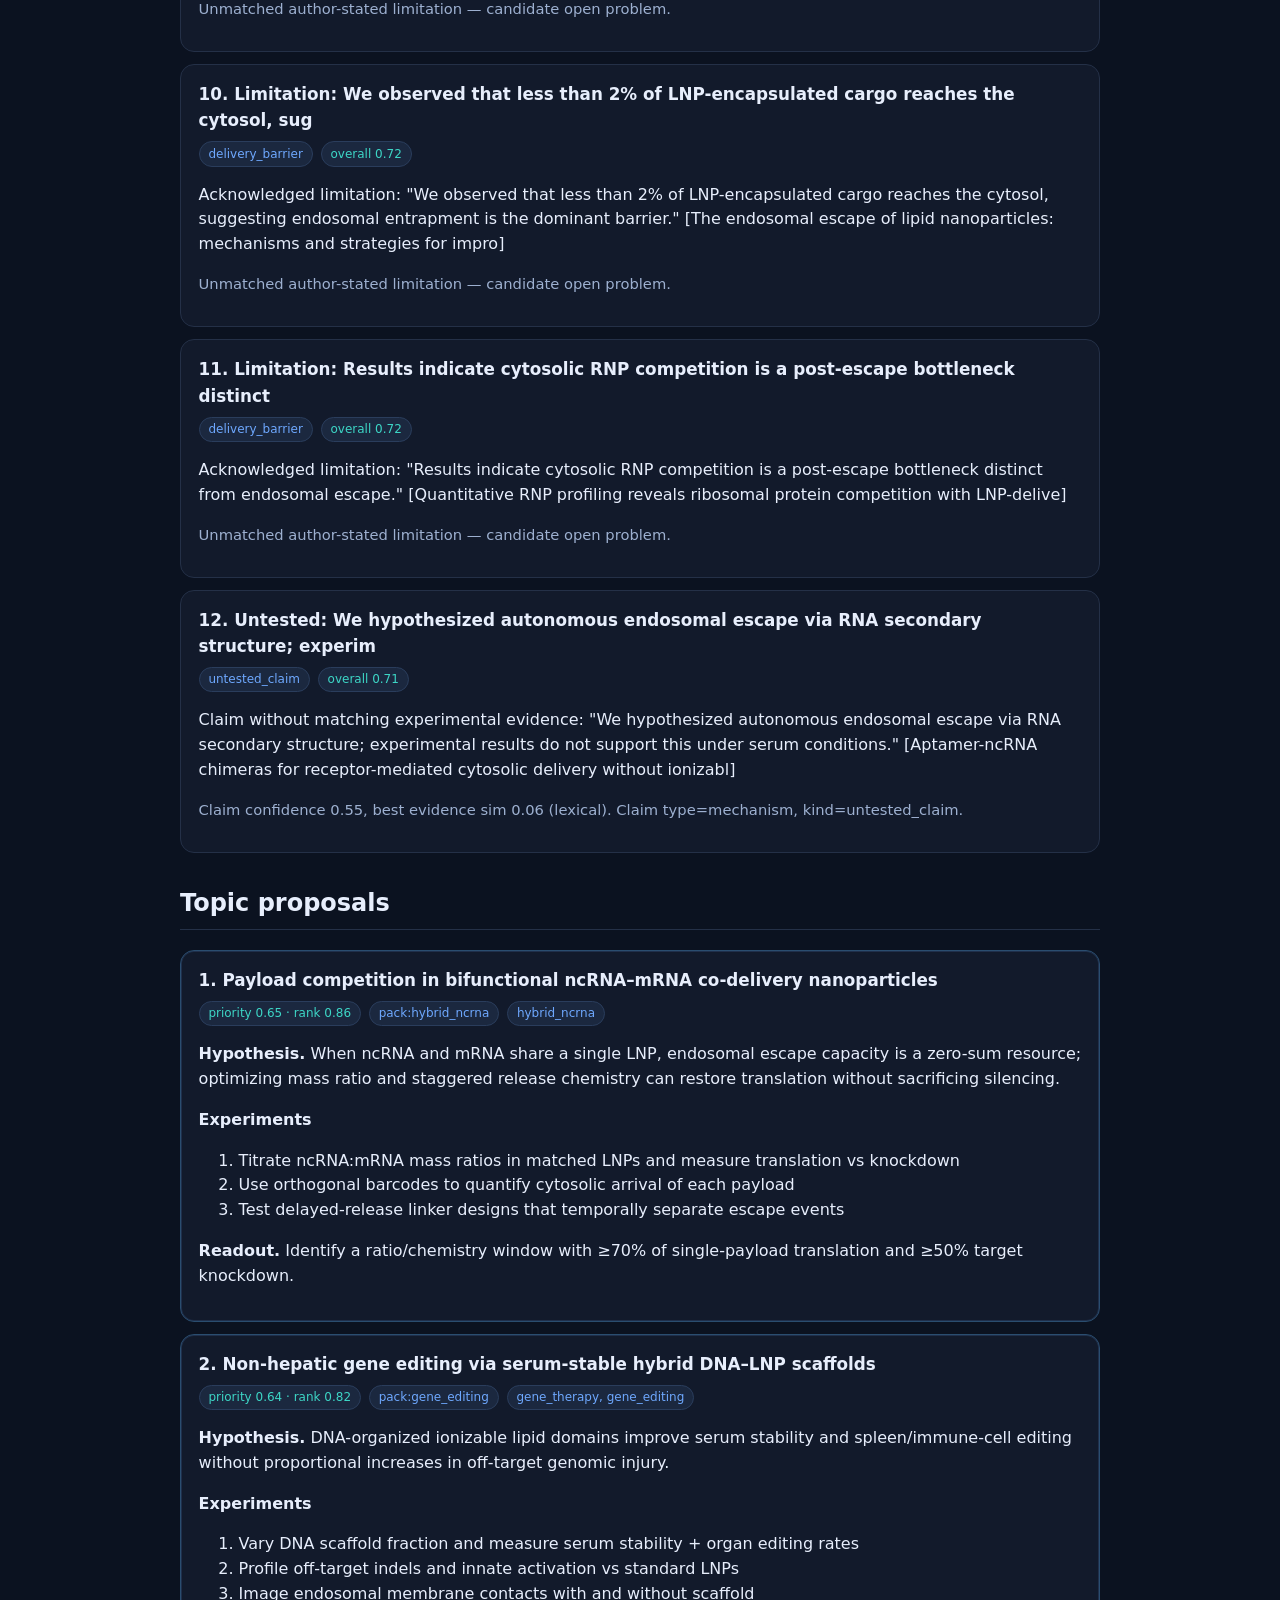
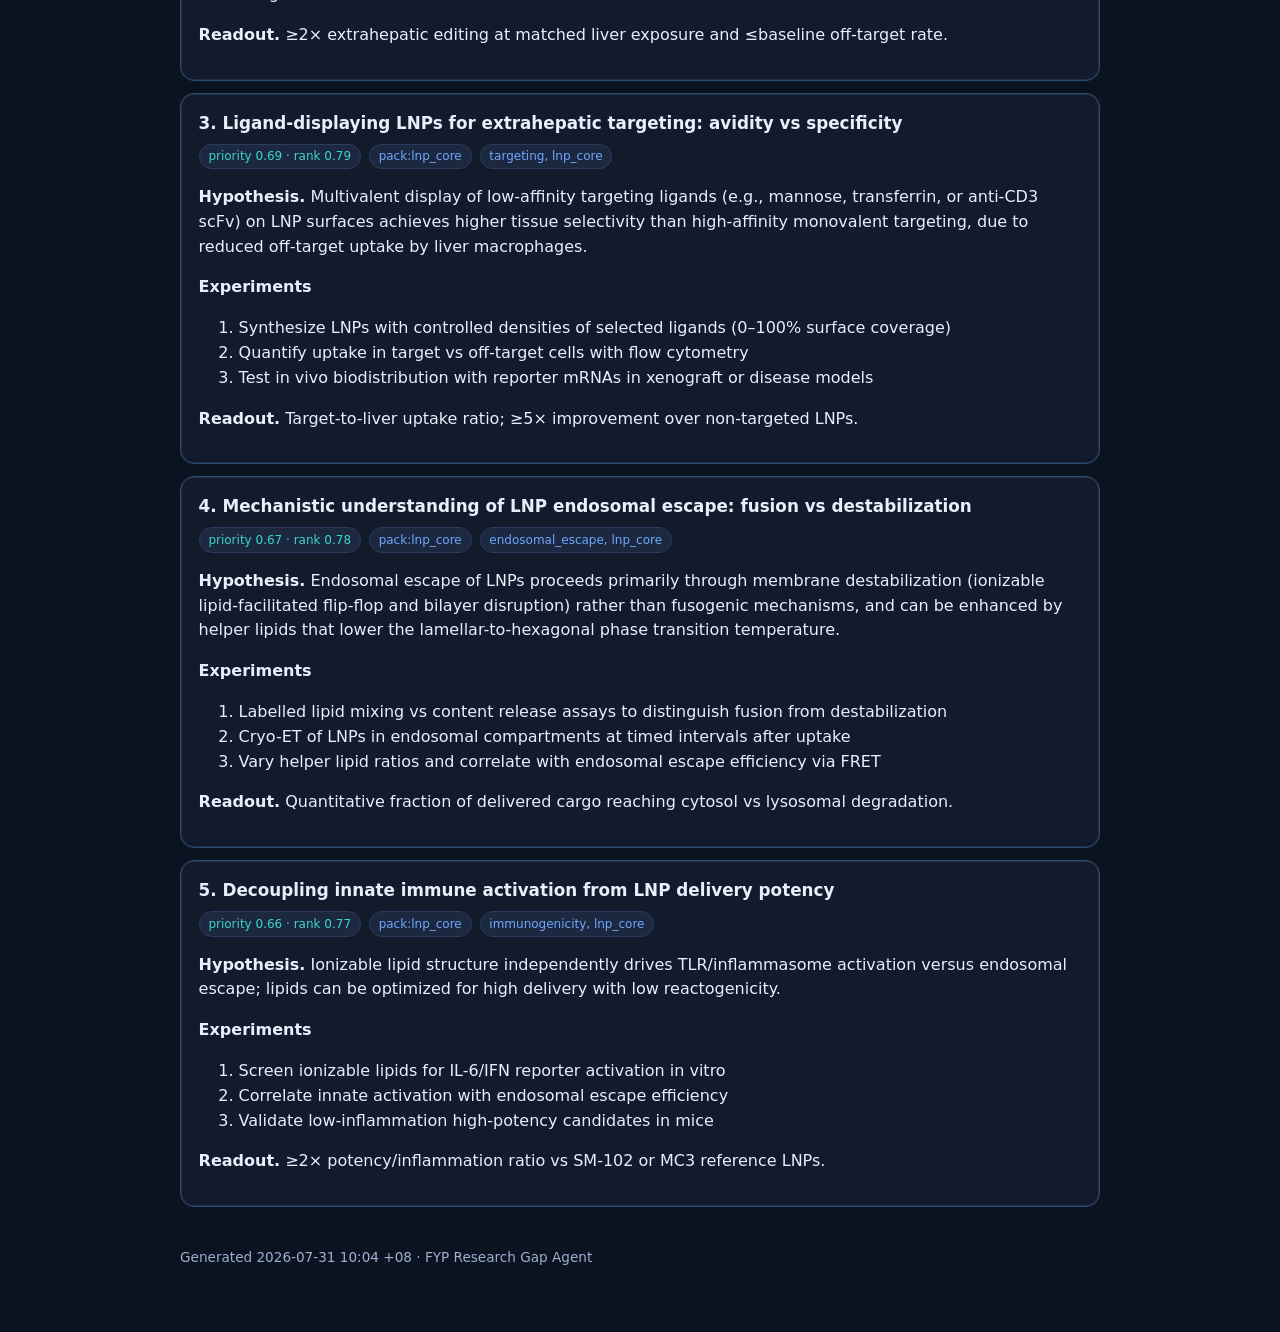
==== commit 3dfbbaba: "feat(s2): pack-aware topic ranking for hybrid ncRNA dual-slice demos Reserve hybrid/gene-editing slo" ====
--- a/reports/latest_run.html
+++ b/reports/latest_run.html
@@ -3,7 +3,7 @@
 <head>
 <meta charset="utf-8"/>
 <meta name="viewport" content="width=device-width, initial-scale=1"/>
-<title>Research Gap Agent — run_9c4ac94a48a9</title>
+<title>Research Gap Agent — run_76911bf217d3</title>
 <style>
   :root {
     --bg: #0b1220; --card: #121a2b; --text: #e7eefc; --muted: #9db0d0;
@@ -51,31 +51,31 @@
 <body>
 <main>
   <h1>Research Gap Agent — Run Report</h1>
-  <p class="sub">Run <code>run_9c4ac94a48a9</code> · 2026-07-30 10:05 SGT · domain nucleic_acid_delivery</p>
+  <p class="sub">Run <code>run_76911bf217d3</code> · 2026-07-31 10:04 SGT · domain nucleic_acid_delivery</p>
 
   <div class="grid">
     <div class="stat"><b>52</b><span>Papers</span></div>
     <div class="stat"><b>88</b><span>Claims</span></div>
     <div class="stat"><b>160</b><span>Evidence</span></div>
-    <div class="stat"><b>89</b><span>Gaps</span></div>
+    <div class="stat"><b>103</b><span>Gaps</span></div>
     <div class="stat"><b>5</b><span>Topics</span></div>
     <div class="stat"><b>heuristic</b><span>Extractor</span></div>
-    <div class="stat"><b>embedding</b><span>Aligner</span></div>
+    <div class="stat"><b>lexical</b><span>Aligner</span></div>
   </div>
 
   <h2>Pipeline funnel</h2>
   <div class="card"><div class="bar-row"><span class="bar-label">Papers</span><div class="bar-track"><div class="bar-fill" style="width:32%"></div></div><span class="bar-n">52</span></div>
 <div class="bar-row"><span class="bar-label">Claims</span><div class="bar-track"><div class="bar-fill" style="width:55%"></div></div><span class="bar-n">88</span></div>
 <div class="bar-row"><span class="bar-label">Evidence</span><div class="bar-track"><div class="bar-fill" style="width:100%"></div></div><span class="bar-n">160</span></div>
-<div class="bar-row"><span class="bar-label">Gaps</span><div class="bar-track"><div class="bar-fill" style="width:55%"></div></div><span class="bar-n">89</span></div>
+<div class="bar-row"><span class="bar-label">Gaps</span><div class="bar-track"><div class="bar-fill" style="width:64%"></div></div><span class="bar-n">103</span></div>
 <div class="bar-row"><span class="bar-label">Topics</span><div class="bar-track"><div class="bar-fill" style="width:3%"></div></div><span class="bar-n">5</span></div></div>
 
   <h2>Gap kinds</h2>
-  <div class="card"><div class="bar-row"><span class="bar-label">theory_vs_experiment</span><div class="bar-track"><div class="bar-fill" style="width:100%"></div></div><span class="bar-n">46</span></div>
-<div class="bar-row"><span class="bar-label">delivery_barrier</span><div class="bar-track"><div class="bar-fill" style="width:36%"></div></div><span class="bar-n">17</span></div>
-<div class="bar-row"><span class="bar-label">untested_claim</span><div class="bar-track"><div class="bar-fill" style="width:28%"></div></div><span class="bar-n">13</span></div>
-<div class="bar-row"><span class="bar-label">other</span><div class="bar-track"><div class="bar-fill" style="width:26%"></div></div><span class="bar-n">12</span></div>
-<div class="bar-row"><span class="bar-label">mechanism_unknown</span><div class="bar-track"><div class="bar-fill" style="width:2%"></div></div><span class="bar-n">1</span></div></div>
+  <div class="card"><div class="bar-row"><span class="bar-label">theory_vs_experiment</span><div class="bar-track"><div class="bar-fill" style="width:100%"></div></div><span class="bar-n">36</span></div>
+<div class="bar-row"><span class="bar-label">untested_claim</span><div class="bar-track"><div class="bar-fill" style="width:88%"></div></div><span class="bar-n">32</span></div>
+<div class="bar-row"><span class="bar-label">delivery_barrier</span><div class="bar-track"><div class="bar-fill" style="width:52%"></div></div><span class="bar-n">19</span></div>
+<div class="bar-row"><span class="bar-label">other</span><div class="bar-track"><div class="bar-fill" style="width:30%"></div></div><span class="bar-n">11</span></div>
+<div class="bar-row"><span class="bar-label">mechanism_unknown</span><div class="bar-track"><div class="bar-fill" style="width:13%"></div></div><span class="bar-n">5</span></div></div>
 
   <h2>Papers (52)</h2>
   <ol class="papers">
@@ -84,123 +84,128 @@
 
   <h2>Top gaps</h2>
   <article class="card">
-  <h3>1. Limitation: Nevertheless, extrahepatic delivery was not achieved, and endosomal escape remai</h3>
+  <h3>1. Untested: We hypothesized that bifunctional designs displaying both endosomal-disrupting p</h3>
+  <div class="tags"><span class="tag">untested_claim</span>
+  <span class="score">overall 0.78</span></div>
+  <p>Claim without matching experimental evidence: &quot;We hypothesized that bifunctional designs displaying both endosomal-disrupting peptides and tissue-targeting aptamers would outperform LNPs in extrahe&quot; [Hybrid nucleic acid nanostructures for programmable intracellular delivery]</p>
+  <p class="muted">Claim confidence 0.55, best evidence sim 0.04 (lexical). Claim type=theory, kind=untested_claim.</p>
+</article><article class="card">
+  <h3>2. Limitation: Nevertheless, extrahepatic delivery was not achieved, and endosomal escape remai</h3>
   <div class="tags"><span class="tag">delivery_barrier</span>
   <span class="score">overall 0.78</span></div>
   <p>Acknowledged limitation: &quot;Nevertheless, extrahepatic delivery was not achieved, and endosomal escape remained below 4% of internalized dose.&quot; [Machine-guided design of degradable ionizable lipids for redosable mRNA LNPs]</p>
   <p class="muted">Unmatched author-stated limitation — candidate open problem.</p>
 </article><article class="card">
-  <h3>2. Limitation: Extrahepatic targeting of lipid nanoparticles in vivo  Clinical use of lipid nan</h3>
+  <h3>3. Limitation: Extrahepatic targeting of lipid nanoparticles in vivo  Clinical use of lipid nan</h3>
   <div class="tags"><span class="tag">delivery_barrier</span>
   <span class="score">overall 0.77</span></div>
   <p>Acknowledged limitation: &quot;Extrahepatic targeting of lipid nanoparticles in vivo  Clinical use of lipid nanoparticles (LNPs) is limited by their predominant accumulation in the liver after systemic administration.&quot; [Extrahepatic targeting of lipid nanoparticles in vivo]</p>
   <p class="muted">Unmatched author-stated limitation — candidate open problem.</p>
 </article><article class="card">
-  <h3>3. Limitation: However, delivery to extrahepatic tissues was minimal.</h3>
+  <h3>4. Limitation: However, delivery to extrahepatic tissues was minimal.</h3>
   <div class="tags"><span class="tag">delivery_barrier</span>
   <span class="score">overall 0.76</span></div>
   <p>Acknowledged limitation: &quot;However, delivery to extrahepatic tissues was minimal.&quot; [Dual-function ADAR recruiting RNAs for therapeutic A-to-I editing with reduced b]</p>
   <p class="muted">Unmatched author-stated limitation — candidate open problem.</p>
 </article><article class="card">
-  <h3>4. Limitation: These findings underscore the need for fundamental advances in understanding nan</h3>
+  <h3>5. Gap: Here, we review the design principles of LNPs, their st vs We identify several key gaps: the exact mechanism of en</h3>
+  <div class="tags"><span class="tag">theory_vs_experiment</span>
+  <span class="score">overall 0.75</span></div>
+  <p>Claim vs limitation: &quot;Here, we review the design principles of LNPs, their structure-activity relationships, and emerging &quot; vs &quot;We identify several key gaps: the exact mechanism of endosomal escape remains controversial, extrahe&quot; [Lipid nanoparticles for mRNA delivery]</p>
+  <p class="muted">Claim confidence 0.55, best evidence sim 0.15 (lexical). Claim type=theory, kind=theory_vs_experiment.</p>
+</article><article class="card">
+  <h3>6. Mechanism gap: Current evidence suggests that ionizable lipids disrupt the endosomal membrane t</h3>
+  <div class="tags"><span class="tag">mechanism_unknown</span>
+  <span class="score">overall 0.74</span></div>
+  <p>Mechanism claim lacks strong experimental support: &quot;Current evidence suggests that ionizable lipids disrupt the endosomal membrane through a flip-flop mechanism involving p&quot; [Ionizable lipid nanoparticles for RNA delivery: design, mechanism, and applicati]</p>
+  <p class="muted">Claim confidence 0.47, best evidence sim 0.15 (lexical). Claim type=mechanism, kind=mechanism_unknown.</p>
+</article><article class="card">
+  <h3>7. Untested: Important gaps remain: the role of lipid shape in membrane curvature induction d</h3>
+  <div class="tags"><span class="tag">untested_claim</span>
+  <span class="score">overall 0.73</span></div>
+  <p>Claim without matching experimental evidence: &quot;Important gaps remain: the role of lipid shape in membrane curvature induction during endosomal escape is poorly characterized, and most SAR studies h&quot; [Structure-activity relationships of ionizable lipids for lipid nanoparticle deli]</p>
+  <p class="muted">Claim confidence 0.47, best evidence sim 0.10 (lexical). Claim type=mechanism, kind=untested_claim.</p>
+</article><article class="card">
+  <h3>8. Limitation: These findings underscore the need for fundamental advances in understanding nan</h3>
   <div class="tags"><span class="tag">delivery_barrier</span>
   <span class="score">overall 0.73</span></div>
   <p>Acknowledged limitation: &quot;These findings underscore the need for fundamental advances in understanding nano-bio interactions to achieve extrahepatic targeting.&quot; [Extrahepatic targeting of lipid nanoparticles in vivo]</p>
   <p class="muted">Unmatched author-stated limitation — candidate open problem.</p>
 </article><article class="card">
-  <h3>5. Limitation: Designing lipid nanoparticles for targeted delivery of nucleic acids to the brai</h3>
+  <h3>9. Limitation: Designing lipid nanoparticles for targeted delivery of nucleic acids to the brai</h3>
   <div class="tags"><span class="tag">delivery_barrier</span>
   <span class="score">overall 0.73</span></div>
   <p>Acknowledged limitation: &quot;Designing lipid nanoparticles for targeted delivery of nucleic acids to the brain  The blood-brain barrier (BBB) prevents most LNP-formulated nucleic acids from reaching the brain parenchyma.&quot; [Designing lipid nanoparticles for targeted delivery of nucleic acids to the brai]</p>
   <p class="muted">Unmatched author-stated limitation — candidate open problem.</p>
 </article><article class="card">
-  <h3>6. Untested: We proposed that physical co-delivery would synchronize knockdown and replacemen</h3>
-  <div class="tags"><span class="tag">untested_claim</span>
-  <span class="score">overall 0.72</span></div>
-  <p>Claim without matching experimental evidence: &quot;We proposed that physical co-delivery would synchronize knockdown and replacement.&quot; [Bifunctional ncRNA-mRNA co-delivery reveals interference between RISC loading an]</p>
-  <p class="muted">Claim confidence 0.55, best evidence sim 0.17 (embedding). Claim type=theory, kind=untested_claim.</p>
-</article><article class="card">
-  <h3>7. Limitation: We observed that less than 2% of LNP-encapsulated cargo reaches the cytosol, sug</h3>
+  <h3>10. Limitation: We observed that less than 2% of LNP-encapsulated cargo reaches the cytosol, sug</h3>
   <div class="tags"><span class="tag">delivery_barrier</span>
   <span class="score">overall 0.72</span></div>
   <p>Acknowledged limitation: &quot;We observed that less than 2% of LNP-encapsulated cargo reaches the cytosol, suggesting endosomal entrapment is the dominant barrier.&quot; [The endosomal escape of lipid nanoparticles: mechanisms and strategies for impro]</p>
   <p class="muted">Unmatched author-stated limitation — candidate open problem.</p>
 </article><article class="card">
-  <h3>8. Limitation: Endosomal entrapment of PNA is a major bottleneck.</h3>
+  <h3>11. Limitation: Results indicate cytosolic RNP competition is a post-escape bottleneck distinct </h3>
   <div class="tags"><span class="tag">delivery_barrier</span>
   <span class="score">overall 0.72</span></div>
-  <p>Acknowledged limitation: &quot;Endosomal entrapment of PNA is a major bottleneck.&quot; [Hybrid peptide–PNA oligomers for allele-selective silencing across the blood–bra]</p>
-  <p class="muted">Unmatched author-stated limitation — candidate open problem.</p>
-</article><article class="card">
-  <h3>9. Untested: The field has under-tested this mechanism relative to lipid chemistry optimizati</h3>
+  <p>Acknowledged limitation: &quot;Results indicate cytosolic RNP competition is a post-escape bottleneck distinct from endosomal escape.&quot; [Quantitative RNP profiling reveals ribosomal protein competition with LNP-delive]</p>
+  <p class="muted">Unmatched author-stated limitation — candidate open problem.</p>
+</article><article class="card">
+  <h3>12. Untested: We hypothesized autonomous endosomal escape via RNA secondary structure; experim</h3>
   <div class="tags"><span class="tag">untested_claim</span>
-  <span class="score">overall 0.70</span></div>
-  <p>Claim without matching experimental evidence: &quot;The field has under-tested this mechanism relative to lipid chemistry optimization.&quot; [Quantitative RNP profiling reveals ribosomal protein competition with LNP-delive]</p>
-  <p class="muted">Claim confidence 0.55, best evidence sim 0.23 (embedding). Claim type=mechanism, kind=untested_claim.</p>
-</article><article class="card">
-  <h3>10. Limitation: Major unresolved challenges include achieving efficient delivery to non-hepatic </h3>
-  <div class="tags"><span class="tag">delivery_barrier</span>
-  <span class="score">overall 0.70</span></div>
-  <p>Acknowledged limitation: &quot;Major unresolved challenges include achieving efficient delivery to non-hepatic tissues, overcoming biological barriers such as the mucus and blood-brain barriers, and reducing immunogenicity.&quot; [Advances in lipid nanoparticle delivery of nucleic acids and beyond]</p>
-  <p class="muted">Unmatched author-stated limitation — candidate open problem.</p>
-</article><article class="card">
-  <h3>11. Limitation: However, delivery efficiency decreased by 80% when scaling from mice to rabbits,</h3>
-  <div class="tags"><span class="tag">delivery_barrier</span>
-  <span class="score">overall 0.70</span></div>
-  <p>Acknowledged limitation: &quot;However, delivery efficiency decreased by 80% when scaling from mice to rabbits, and repeat administration resulted in diminished returns due to innate immune activation.&quot; [Rapidly adaptable nanoparticle platforms for mRNA delivery to the lung]</p>
-  <p class="muted">Unmatched author-stated limitation — candidate open problem.</p>
-</article><article class="card">
-  <h3>12. Limitation: Decoupling immunogenicity from delivery remains a major challenge.</h3>
-  <div class="tags"><span class="tag">delivery_barrier</span>
-  <span class="score">overall 0.70</span></div>
-  <p>Acknowledged limitation: &quot;Decoupling immunogenicity from delivery remains a major challenge.&quot; [Immunogenicity of lipid nanoparticle-formulated mRNA: mechanisms and mitigation ]</p>
-  <p class="muted">Unmatched author-stated limitation — candidate open problem.</p>
+  <span class="score">overall 0.71</span></div>
+  <p>Claim without matching experimental evidence: &quot;We hypothesized autonomous endosomal escape via RNA secondary structure; experimental results do not support this under serum conditions.&quot; [Aptamer-ncRNA chimeras for receptor-mediated cytosolic delivery without ionizabl]</p>
+  <p class="muted">Claim confidence 0.55, best evidence sim 0.06 (lexical). Claim type=mechanism, kind=untested_claim.</p>
 </article>
 
   <h2>Topic proposals</h2>
   <article class="card highlight">
-  <h3>1. Ligand-displaying LNPs for extrahepatic targeting: avidity vs specificity</h3>
-  <div class="tags"><span class="score">priority 0.67</span>
-  <span class="tag">targeting</span></div>
+  <h3>1. Payload competition in bifunctional ncRNA–mRNA co-delivery nanoparticles</h3>
+  <div class="tags"><span class="score">priority 0.65 · rank 0.86</span>
+  <span class="tag">pack:hybrid_ncrna</span>
+  <span class="tag">hybrid_ncrna</span></div>
+  <p><strong>Hypothesis.</strong> When ncRNA and mRNA share a single LNP, endosomal escape capacity is a zero-sum resource; optimizing mass ratio and staggered release chemistry can restore translation without sacrificing silencing.</p>
+  <p><strong>Experiments</strong></p>
+  <ol><li>Titrate ncRNA:mRNA mass ratios in matched LNPs and measure translation vs knockdown</li><li>Use orthogonal barcodes to quantify cytosolic arrival of each payload</li><li>Test delayed-release linker designs that temporally separate escape events</li></ol>
+  <p><strong>Readout.</strong> Identify a ratio/chemistry window with ≥70% of single-payload translation and ≥50% target knockdown.</p>
+</article><article class="card highlight">
+  <h3>2. Non-hepatic gene editing via serum-stable hybrid DNA–LNP scaffolds</h3>
+  <div class="tags"><span class="score">priority 0.64 · rank 0.82</span>
+  <span class="tag">pack:gene_editing</span>
+  <span class="tag">gene_therapy, gene_editing</span></div>
+  <p><strong>Hypothesis.</strong> DNA-organized ionizable lipid domains improve serum stability and spleen/immune-cell editing without proportional increases in off-target genomic injury.</p>
+  <p><strong>Experiments</strong></p>
+  <ol><li>Vary DNA scaffold fraction and measure serum stability + organ editing rates</li><li>Profile off-target indels and innate activation vs standard LNPs</li><li>Image endosomal membrane contacts with and without scaffold</li></ol>
+  <p><strong>Readout.</strong> ≥2× extrahepatic editing at matched liver exposure and ≤baseline off-target rate.</p>
+</article><article class="card highlight">
+  <h3>3. Ligand-displaying LNPs for extrahepatic targeting: avidity vs specificity</h3>
+  <div class="tags"><span class="score">priority 0.69 · rank 0.79</span>
+  <span class="tag">pack:lnp_core</span>
+  <span class="tag">targeting, lnp_core</span></div>
   <p><strong>Hypothesis.</strong> Multivalent display of low-affinity targeting ligands (e.g., mannose, transferrin, or anti-CD3 scFv) on LNP surfaces achieves higher tissue selectivity than high-affinity monovalent targeting, due to reduced off-target uptake by liver macrophages.</p>
   <p><strong>Experiments</strong></p>
   <ol><li>Synthesize LNPs with controlled densities of selected ligands (0–100% surface coverage)</li><li>Quantify uptake in target vs off-target cells with flow cytometry</li><li>Test in vivo biodistribution with reporter mRNAs in xenograft or disease models</li></ol>
   <p><strong>Readout.</strong> Target-to-liver uptake ratio; ≥5× improvement over non-targeted LNPs.</p>
 </article><article class="card highlight">
-  <h3>2. Decoupling innate immune activation from LNP delivery potency</h3>
-  <div class="tags"><span class="score">priority 0.65</span>
-  <span class="tag">immunogenicity</span></div>
+  <h3>4. Mechanistic understanding of LNP endosomal escape: fusion vs destabilization</h3>
+  <div class="tags"><span class="score">priority 0.67 · rank 0.78</span>
+  <span class="tag">pack:lnp_core</span>
+  <span class="tag">endosomal_escape, lnp_core</span></div>
+  <p><strong>Hypothesis.</strong> Endosomal escape of LNPs proceeds primarily through membrane destabilization (ionizable lipid-facilitated flip-flop and bilayer disruption) rather than fusogenic mechanisms, and can be enhanced by helper lipids that lower the lamellar-to-hexagonal phase transition temperature.</p>
+  <p><strong>Experiments</strong></p>
+  <ol><li>Labelled lipid mixing vs content release assays to distinguish fusion from destabilization</li><li>Cryo-ET of LNPs in endosomal compartments at timed intervals after uptake</li><li>Vary helper lipid ratios and correlate with endosomal escape efficiency via FRET</li></ol>
+  <p><strong>Readout.</strong> Quantitative fraction of delivered cargo reaching cytosol vs lysosomal degradation.</p>
+</article><article class="card highlight">
+  <h3>5. Decoupling innate immune activation from LNP delivery potency</h3>
+  <div class="tags"><span class="score">priority 0.66 · rank 0.77</span>
+  <span class="tag">pack:lnp_core</span>
+  <span class="tag">immunogenicity, lnp_core</span></div>
   <p><strong>Hypothesis.</strong> Ionizable lipid structure independently drives TLR/inflammasome activation versus endosomal escape; lipids can be optimized for high delivery with low reactogenicity.</p>
   <p><strong>Experiments</strong></p>
   <ol><li>Screen ionizable lipids for IL-6/IFN reporter activation in vitro</li><li>Correlate innate activation with endosomal escape efficiency</li><li>Validate low-inflammation high-potency candidates in mice</li></ol>
   <p><strong>Readout.</strong> ≥2× potency/inflammation ratio vs SM-102 or MC3 reference LNPs.</p>
-</article><article class="card highlight">
-  <h3>3. Mechanistic understanding of LNP endosomal escape: fusion vs destabilization</h3>
-  <div class="tags"><span class="score">priority 0.65</span>
-  <span class="tag">endosomal_escape</span></div>
-  <p><strong>Hypothesis.</strong> Endosomal escape of LNPs proceeds primarily through membrane destabilization (ionizable lipid-facilitated flip-flop and bilayer disruption) rather than fusogenic mechanisms, and can be enhanced by helper lipids that lower the lamellar-to-hexagonal phase transition temperature.</p>
-  <p><strong>Experiments</strong></p>
-  <ol><li>Labelled lipid mixing vs content release assays to distinguish fusion from destabilization</li><li>Cryo-ET of LNPs in endosomal compartments at timed intervals after uptake</li><li>Vary helper lipid ratios and correlate with endosomal escape efficiency via FRET</li></ol>
-  <p><strong>Readout.</strong> Quantitative fraction of delivered cargo reaching cytosol vs lysosomal degradation.</p>
-</article><article class="card highlight">
-  <h3>4. Quantitative bottleneck analysis of the LNP delivery cascade</h3>
-  <div class="tags"><span class="score">priority 0.64</span>
-  <span class="tag">delivery_efficiency</span></div>
-  <p><strong>Hypothesis.</strong> Endosomal escape—not uptake or encapsulation—is the dominant loss term in the delivery cascade for most clinical-like LNP compositions, and 10× escape gains are necessary and sufficient for transformative dose reduction.</p>
-  <p><strong>Experiments</strong></p>
-  <ol><li>Build a quantitative cascade map (injection→uptake→escape→translation) with barcoded mRNA</li><li>Perturb each step independently and measure sensitivity of protein output</li><li>Identify the step with highest elasticity for dose reduction</li></ol>
-  <p><strong>Readout.</strong> Ranked elasticities per cascade step; validated 5× dose reduction via top lever.</p>
-</article><article class="card highlight">
-  <h3>5. Pharmacokinetic determinants of repeat-dose LNP nucleic acid delivery</h3>
-  <div class="tags"><span class="score">priority 0.62</span>
-  <span class="tag">pks</span></div>
-  <p><strong>Hypothesis.</strong> PEG-lipid desorption kinetics and anti-PEG IgM jointly dominate accelerated blood clearance on redosing; tunable PEG-lipid anchors can restore multi-dose exposure.</p>
-  <p><strong>Experiments</strong></p>
-  <ol><li>Vary PEG-lipid anchor length and measure circulation half-life over 3 weekly doses</li><li>Quantify anti-PEG antibodies and correlate with clearance</li><li>Test alternative stealth polymers (e.g., polysarcosine) as PEG replacements</li></ol>
-  <p><strong>Readout.</strong> Dose 3 exposure ≥70% of dose 1 AUC for lead formulation.</p>
 </article>
 
-  <footer>Generated 2026-07-30 10:05 +08 · FYP Research Gap Agent</footer>
+  <footer>Generated 2026-07-31 10:04 +08 · FYP Research Gap Agent</footer>
 </main>
 </body>
 </html>
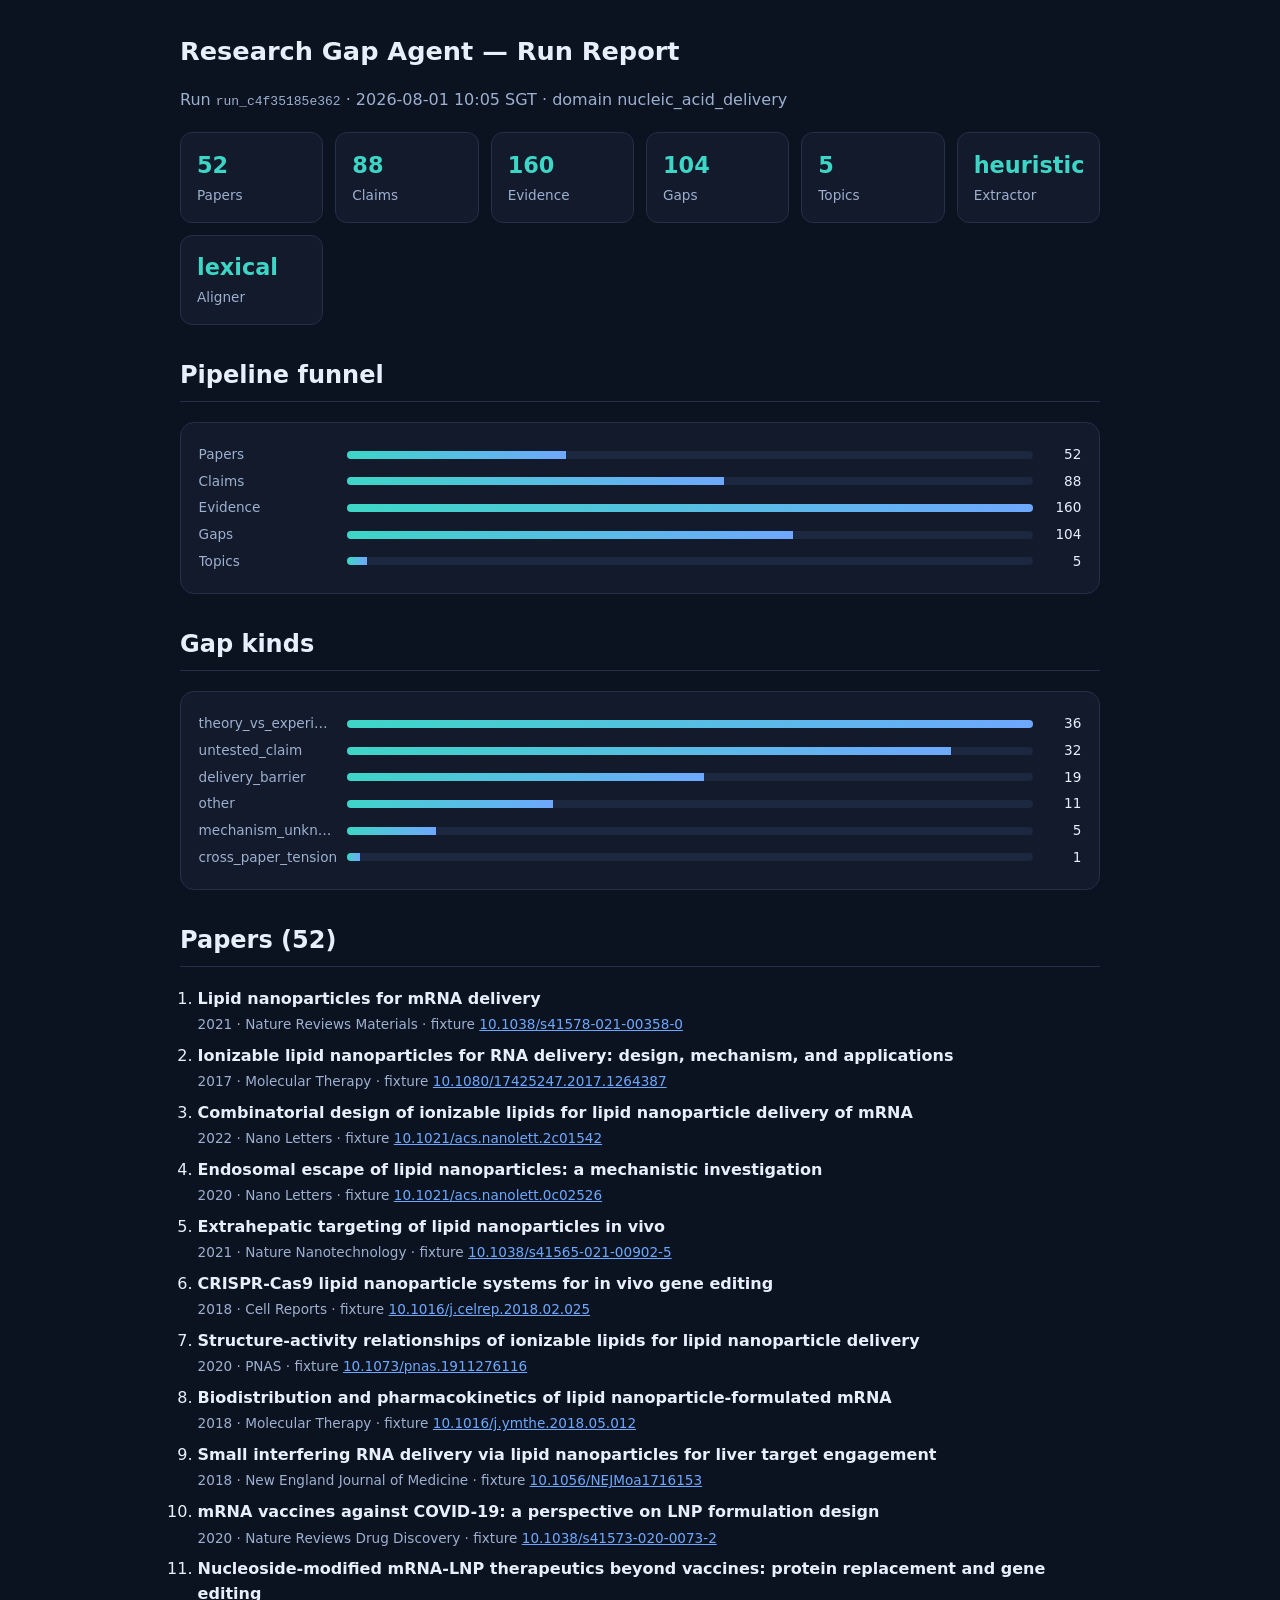
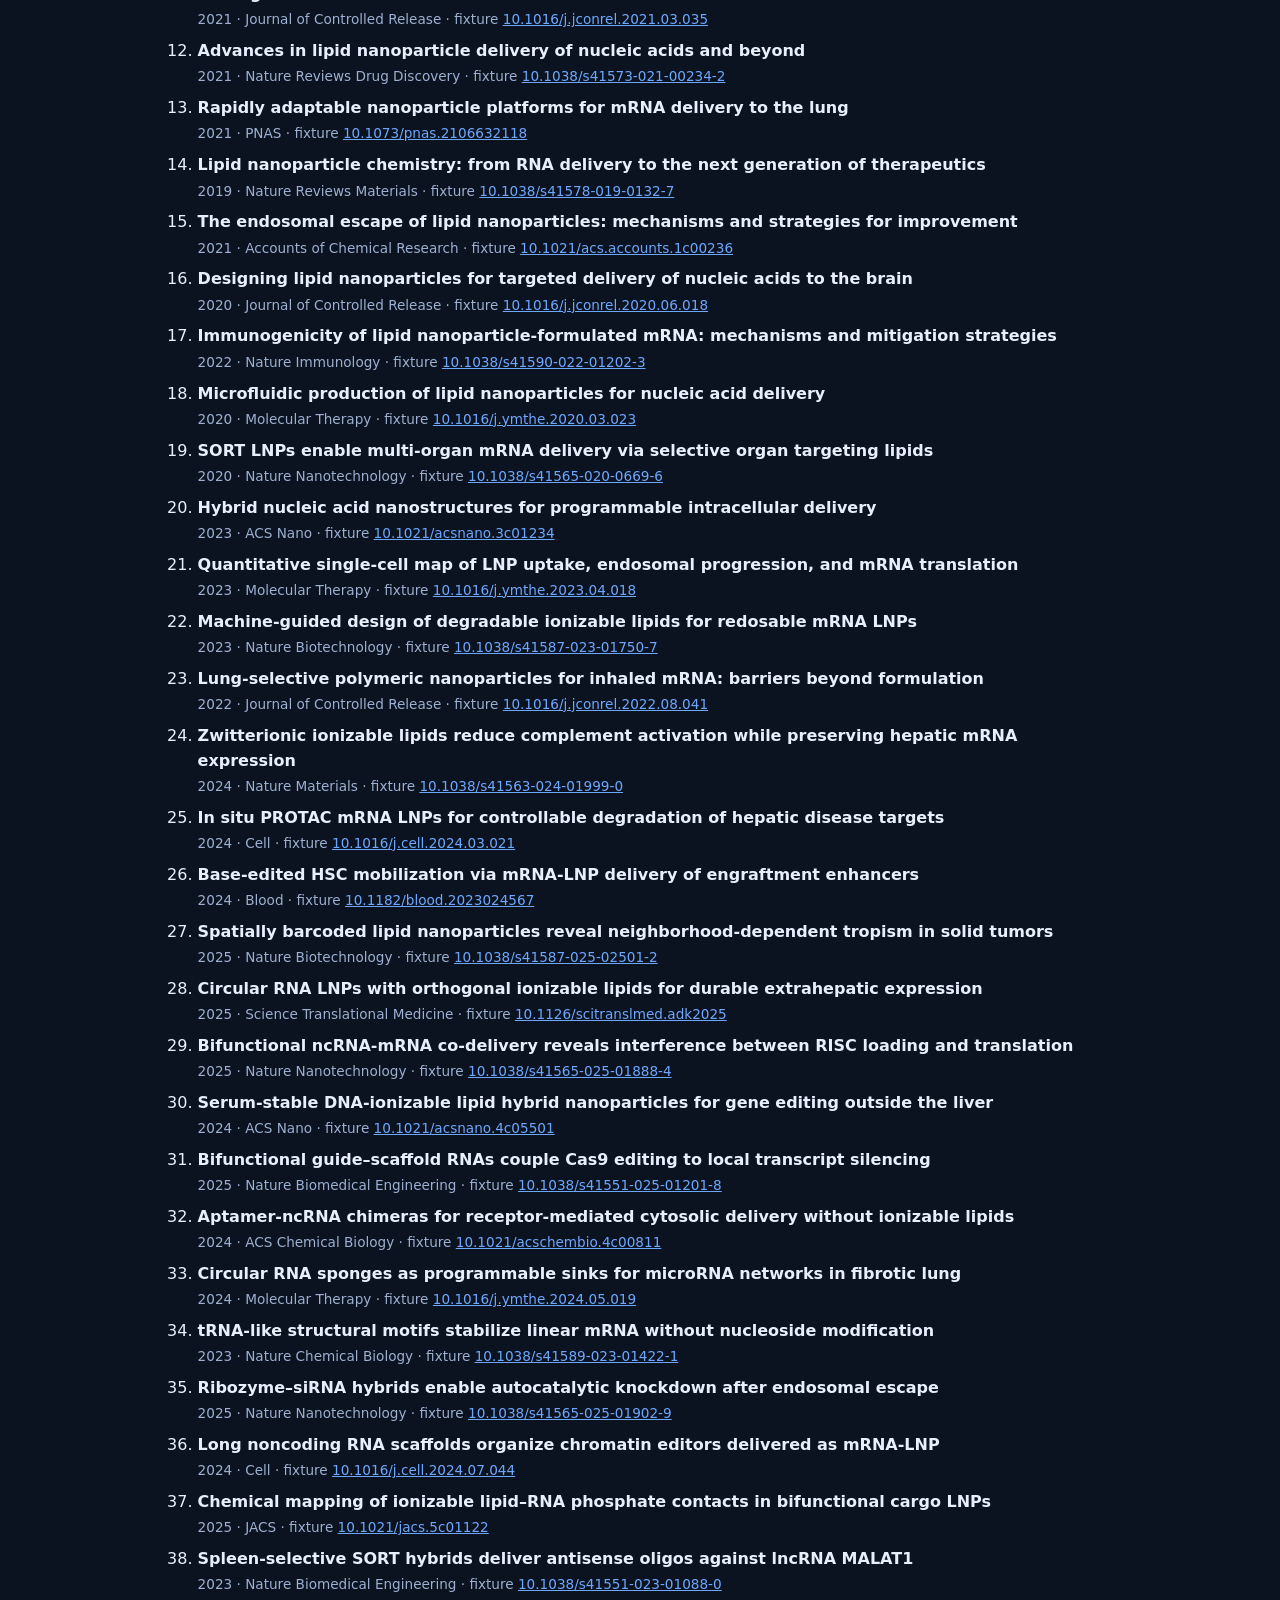
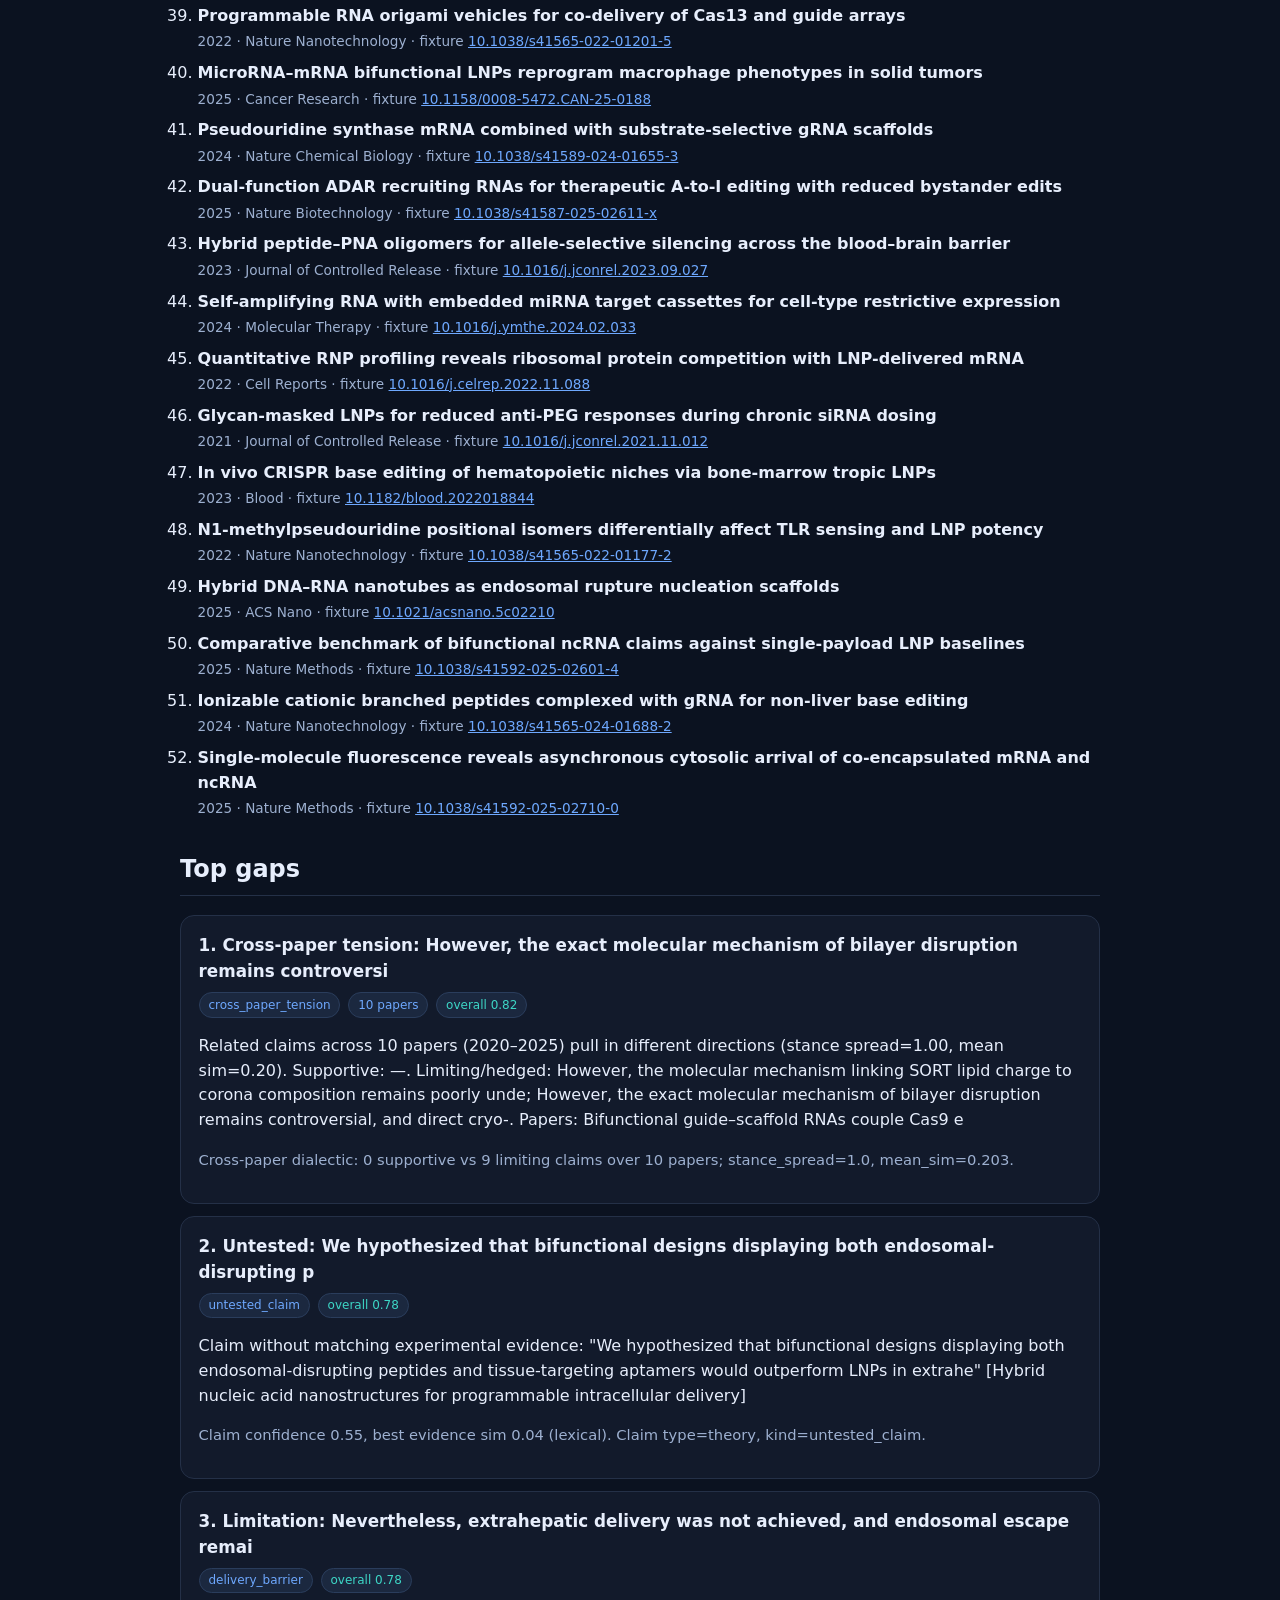
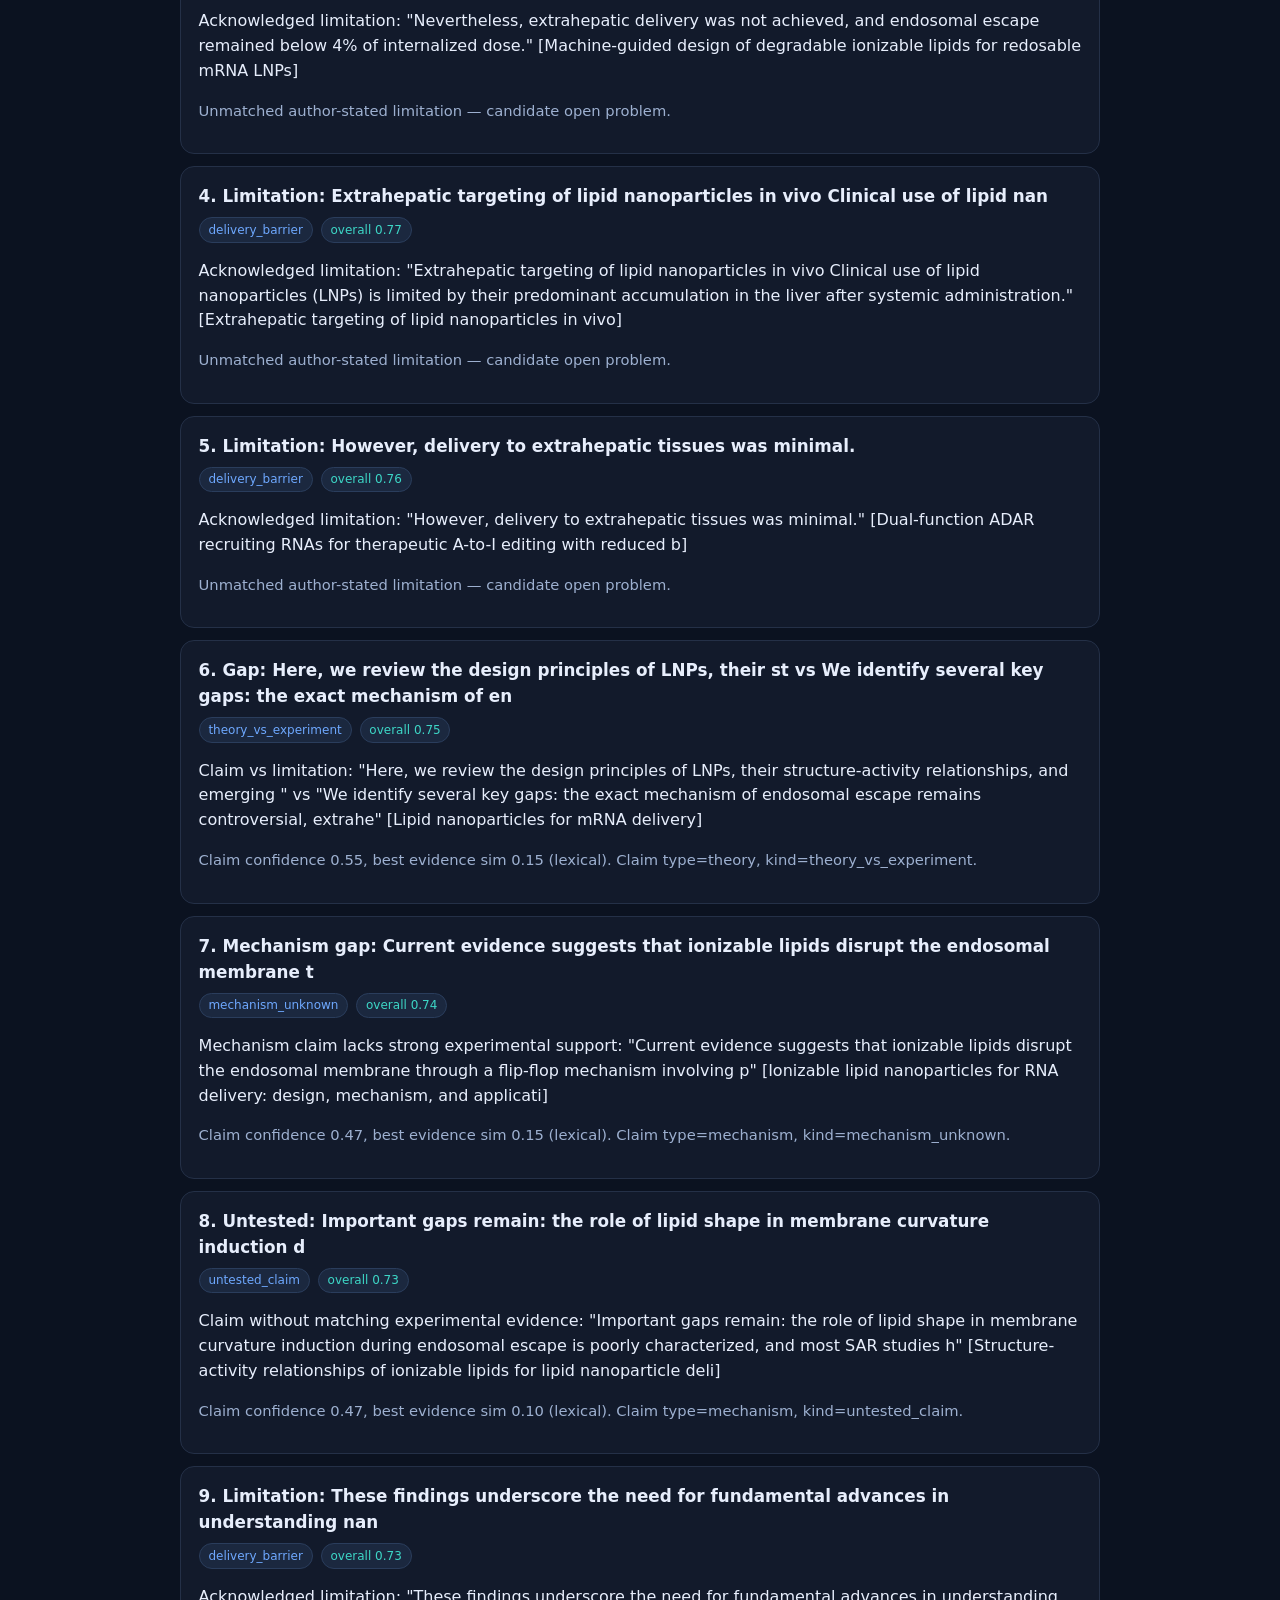
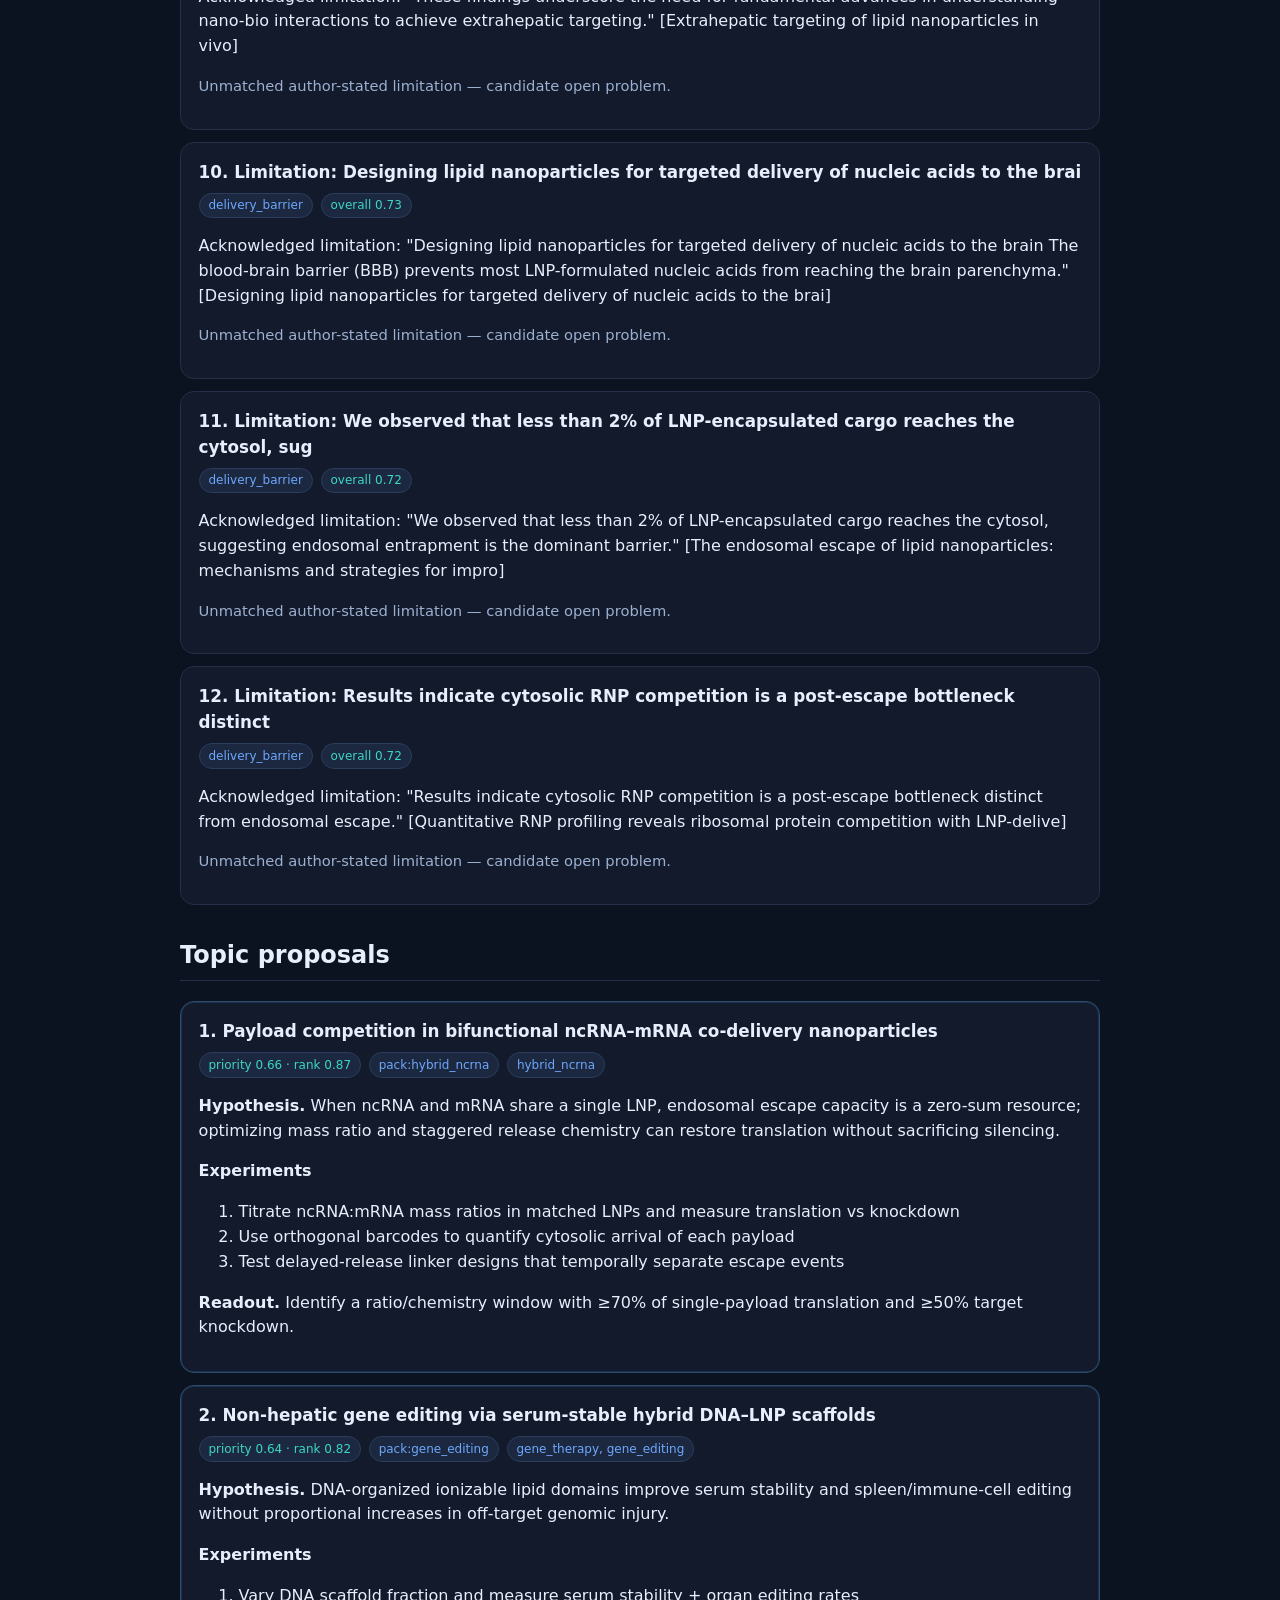
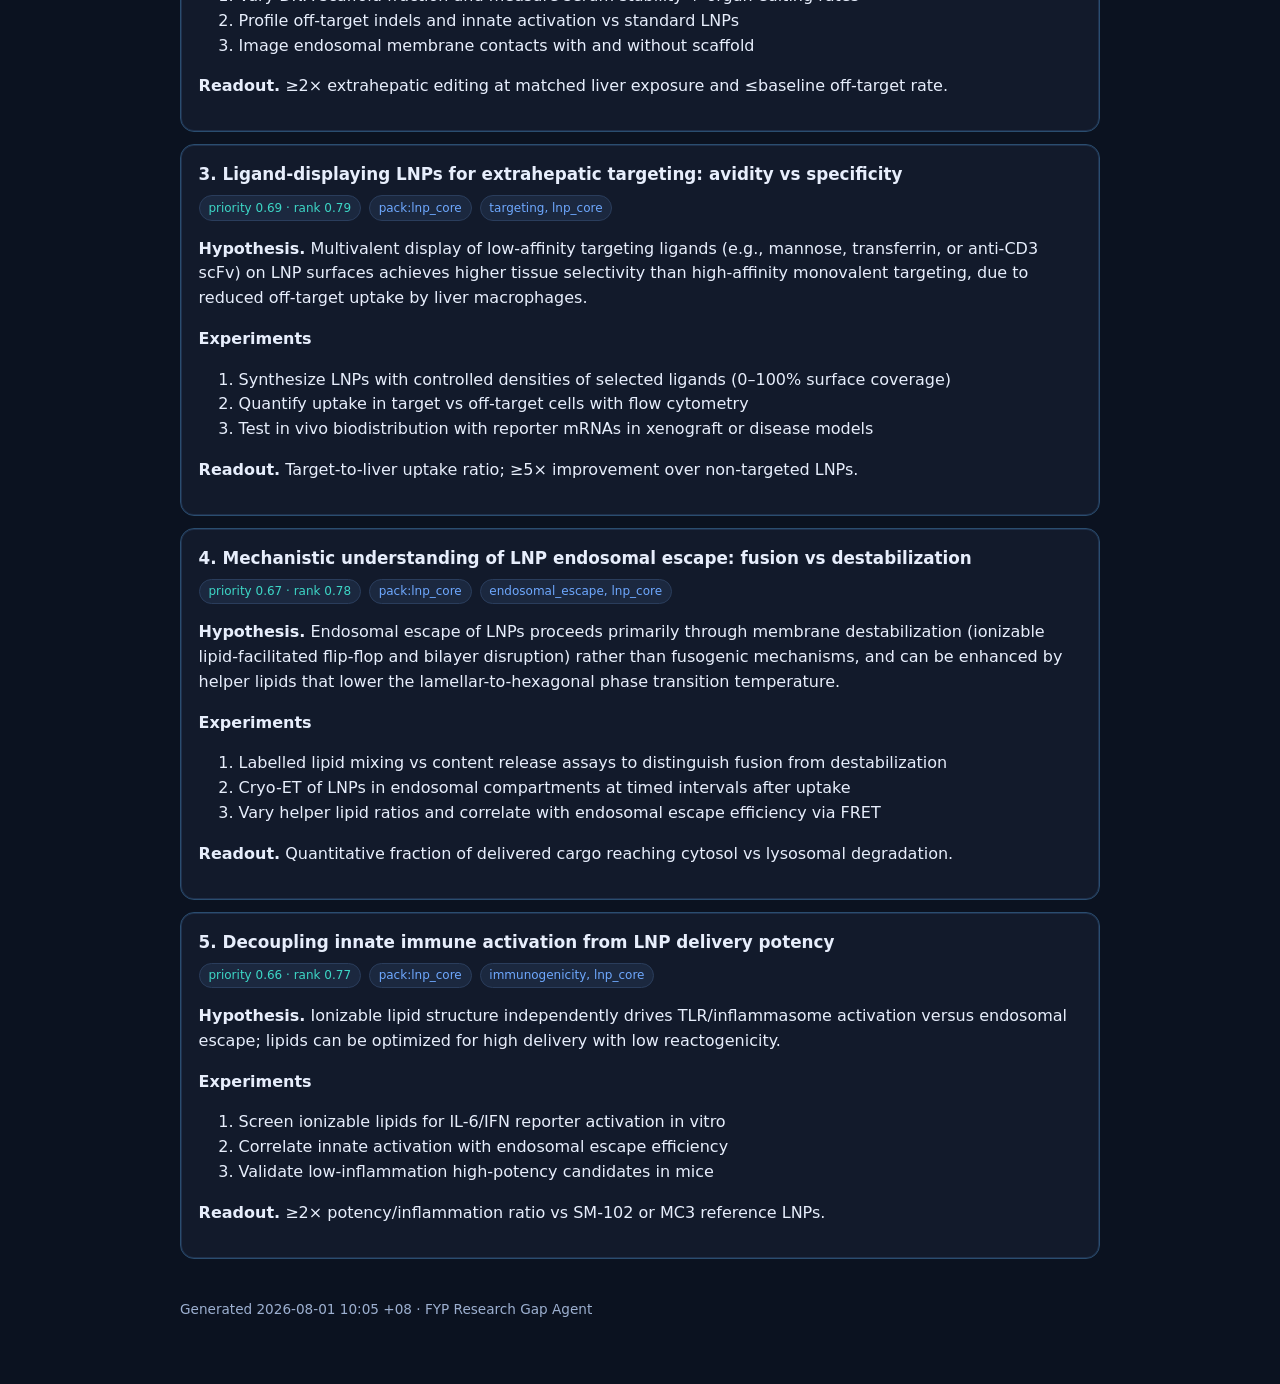
==== commit 51048609: "feat(s2): cross-paper claim tension + live S2 key path Wave 8: multi-paper dialectics (GapKind.CROSS" ====
--- a/reports/latest_run.html
+++ b/reports/latest_run.html
@@ -3,7 +3,7 @@
 <head>
 <meta charset="utf-8"/>
 <meta name="viewport" content="width=device-width, initial-scale=1"/>
-<title>Research Gap Agent — run_76911bf217d3</title>
+<title>Research Gap Agent — run_c4f35185e362</title>
 <style>
   :root {
     --bg: #0b1220; --card: #121a2b; --text: #e7eefc; --muted: #9db0d0;
@@ -51,13 +51,13 @@
 <body>
 <main>
   <h1>Research Gap Agent — Run Report</h1>
-  <p class="sub">Run <code>run_76911bf217d3</code> · 2026-07-31 10:04 SGT · domain nucleic_acid_delivery</p>
+  <p class="sub">Run <code>run_c4f35185e362</code> · 2026-08-01 10:05 SGT · domain nucleic_acid_delivery</p>
 
   <div class="grid">
     <div class="stat"><b>52</b><span>Papers</span></div>
     <div class="stat"><b>88</b><span>Claims</span></div>
     <div class="stat"><b>160</b><span>Evidence</span></div>
-    <div class="stat"><b>103</b><span>Gaps</span></div>
+    <div class="stat"><b>104</b><span>Gaps</span></div>
     <div class="stat"><b>5</b><span>Topics</span></div>
     <div class="stat"><b>heuristic</b><span>Extractor</span></div>
     <div class="stat"><b>lexical</b><span>Aligner</span></div>
@@ -67,7 +67,7 @@
   <div class="card"><div class="bar-row"><span class="bar-label">Papers</span><div class="bar-track"><div class="bar-fill" style="width:32%"></div></div><span class="bar-n">52</span></div>
 <div class="bar-row"><span class="bar-label">Claims</span><div class="bar-track"><div class="bar-fill" style="width:55%"></div></div><span class="bar-n">88</span></div>
 <div class="bar-row"><span class="bar-label">Evidence</span><div class="bar-track"><div class="bar-fill" style="width:100%"></div></div><span class="bar-n">160</span></div>
-<div class="bar-row"><span class="bar-label">Gaps</span><div class="bar-track"><div class="bar-fill" style="width:64%"></div></div><span class="bar-n">103</span></div>
+<div class="bar-row"><span class="bar-label">Gaps</span><div class="bar-track"><div class="bar-fill" style="width:65%"></div></div><span class="bar-n">104</span></div>
 <div class="bar-row"><span class="bar-label">Topics</span><div class="bar-track"><div class="bar-fill" style="width:3%"></div></div><span class="bar-n">5</span></div></div>
 
   <h2>Gap kinds</h2>
@@ -75,7 +75,8 @@
 <div class="bar-row"><span class="bar-label">untested_claim</span><div class="bar-track"><div class="bar-fill" style="width:88%"></div></div><span class="bar-n">32</span></div>
 <div class="bar-row"><span class="bar-label">delivery_barrier</span><div class="bar-track"><div class="bar-fill" style="width:52%"></div></div><span class="bar-n">19</span></div>
 <div class="bar-row"><span class="bar-label">other</span><div class="bar-track"><div class="bar-fill" style="width:30%"></div></div><span class="bar-n">11</span></div>
-<div class="bar-row"><span class="bar-label">mechanism_unknown</span><div class="bar-track"><div class="bar-fill" style="width:13%"></div></div><span class="bar-n">5</span></div></div>
+<div class="bar-row"><span class="bar-label">mechanism_unknown</span><div class="bar-track"><div class="bar-fill" style="width:13%"></div></div><span class="bar-n">5</span></div>
+<div class="bar-row"><span class="bar-label">cross_paper_tension</span><div class="bar-track"><div class="bar-fill" style="width:2%"></div></div><span class="bar-n">1</span></div></div>
 
   <h2>Papers (52)</h2>
   <ol class="papers">
@@ -84,83 +85,95 @@
 
   <h2>Top gaps</h2>
   <article class="card">
-  <h3>1. Untested: We hypothesized that bifunctional designs displaying both endosomal-disrupting p</h3>
+  <h3>1. Cross-paper tension: However, the exact molecular mechanism of bilayer disruption remains controversi</h3>
+  <div class="tags"><span class="tag">cross_paper_tension</span>
+  <span class="tag">10 papers</span>
+  <span class="score">overall 0.82</span></div>
+  <p>Related claims across 10 papers (2020–2025) pull in different directions (stance spread=1.00, mean sim=0.20). Supportive: —. Limiting/hedged: However, the molecular mechanism linking SORT lipid charge to corona composition remains poorly unde; However, the exact molecular mechanism of bilayer disruption remains controversial, and direct cryo-. Papers: Bifunctional guide–scaffold RNAs couple Cas9 e</p>
+  <p class="muted">Cross-paper dialectic: 0 supportive vs 9 limiting claims over 10 papers; stance_spread=1.0, mean_sim=0.203.</p>
+</article><article class="card">
+  <h3>2. Untested: We hypothesized that bifunctional designs displaying both endosomal-disrupting p</h3>
   <div class="tags"><span class="tag">untested_claim</span>
+  
   <span class="score">overall 0.78</span></div>
   <p>Claim without matching experimental evidence: &quot;We hypothesized that bifunctional designs displaying both endosomal-disrupting peptides and tissue-targeting aptamers would outperform LNPs in extrahe&quot; [Hybrid nucleic acid nanostructures for programmable intracellular delivery]</p>
   <p class="muted">Claim confidence 0.55, best evidence sim 0.04 (lexical). Claim type=theory, kind=untested_claim.</p>
 </article><article class="card">
-  <h3>2. Limitation: Nevertheless, extrahepatic delivery was not achieved, and endosomal escape remai</h3>
-  <div class="tags"><span class="tag">delivery_barrier</span>
+  <h3>3. Limitation: Nevertheless, extrahepatic delivery was not achieved, and endosomal escape remai</h3>
+  <div class="tags"><span class="tag">delivery_barrier</span>
+  
   <span class="score">overall 0.78</span></div>
   <p>Acknowledged limitation: &quot;Nevertheless, extrahepatic delivery was not achieved, and endosomal escape remained below 4% of internalized dose.&quot; [Machine-guided design of degradable ionizable lipids for redosable mRNA LNPs]</p>
   <p class="muted">Unmatched author-stated limitation — candidate open problem.</p>
 </article><article class="card">
-  <h3>3. Limitation: Extrahepatic targeting of lipid nanoparticles in vivo  Clinical use of lipid nan</h3>
-  <div class="tags"><span class="tag">delivery_barrier</span>
+  <h3>4. Limitation: Extrahepatic targeting of lipid nanoparticles in vivo  Clinical use of lipid nan</h3>
+  <div class="tags"><span class="tag">delivery_barrier</span>
+  
   <span class="score">overall 0.77</span></div>
   <p>Acknowledged limitation: &quot;Extrahepatic targeting of lipid nanoparticles in vivo  Clinical use of lipid nanoparticles (LNPs) is limited by their predominant accumulation in the liver after systemic administration.&quot; [Extrahepatic targeting of lipid nanoparticles in vivo]</p>
   <p class="muted">Unmatched author-stated limitation — candidate open problem.</p>
 </article><article class="card">
-  <h3>4. Limitation: However, delivery to extrahepatic tissues was minimal.</h3>
-  <div class="tags"><span class="tag">delivery_barrier</span>
+  <h3>5. Limitation: However, delivery to extrahepatic tissues was minimal.</h3>
+  <div class="tags"><span class="tag">delivery_barrier</span>
+  
   <span class="score">overall 0.76</span></div>
   <p>Acknowledged limitation: &quot;However, delivery to extrahepatic tissues was minimal.&quot; [Dual-function ADAR recruiting RNAs for therapeutic A-to-I editing with reduced b]</p>
   <p class="muted">Unmatched author-stated limitation — candidate open problem.</p>
 </article><article class="card">
-  <h3>5. Gap: Here, we review the design principles of LNPs, their st vs We identify several key gaps: the exact mechanism of en</h3>
+  <h3>6. Gap: Here, we review the design principles of LNPs, their st vs We identify several key gaps: the exact mechanism of en</h3>
   <div class="tags"><span class="tag">theory_vs_experiment</span>
+  
   <span class="score">overall 0.75</span></div>
   <p>Claim vs limitation: &quot;Here, we review the design principles of LNPs, their structure-activity relationships, and emerging &quot; vs &quot;We identify several key gaps: the exact mechanism of endosomal escape remains controversial, extrahe&quot; [Lipid nanoparticles for mRNA delivery]</p>
   <p class="muted">Claim confidence 0.55, best evidence sim 0.15 (lexical). Claim type=theory, kind=theory_vs_experiment.</p>
 </article><article class="card">
-  <h3>6. Mechanism gap: Current evidence suggests that ionizable lipids disrupt the endosomal membrane t</h3>
+  <h3>7. Mechanism gap: Current evidence suggests that ionizable lipids disrupt the endosomal membrane t</h3>
   <div class="tags"><span class="tag">mechanism_unknown</span>
+  
   <span class="score">overall 0.74</span></div>
   <p>Mechanism claim lacks strong experimental support: &quot;Current evidence suggests that ionizable lipids disrupt the endosomal membrane through a flip-flop mechanism involving p&quot; [Ionizable lipid nanoparticles for RNA delivery: design, mechanism, and applicati]</p>
   <p class="muted">Claim confidence 0.47, best evidence sim 0.15 (lexical). Claim type=mechanism, kind=mechanism_unknown.</p>
 </article><article class="card">
-  <h3>7. Untested: Important gaps remain: the role of lipid shape in membrane curvature induction d</h3>
+  <h3>8. Untested: Important gaps remain: the role of lipid shape in membrane curvature induction d</h3>
   <div class="tags"><span class="tag">untested_claim</span>
+  
   <span class="score">overall 0.73</span></div>
   <p>Claim without matching experimental evidence: &quot;Important gaps remain: the role of lipid shape in membrane curvature induction during endosomal escape is poorly characterized, and most SAR studies h&quot; [Structure-activity relationships of ionizable lipids for lipid nanoparticle deli]</p>
   <p class="muted">Claim confidence 0.47, best evidence sim 0.10 (lexical). Claim type=mechanism, kind=untested_claim.</p>
 </article><article class="card">
-  <h3>8. Limitation: These findings underscore the need for fundamental advances in understanding nan</h3>
-  <div class="tags"><span class="tag">delivery_barrier</span>
+  <h3>9. Limitation: These findings underscore the need for fundamental advances in understanding nan</h3>
+  <div class="tags"><span class="tag">delivery_barrier</span>
+  
   <span class="score">overall 0.73</span></div>
   <p>Acknowledged limitation: &quot;These findings underscore the need for fundamental advances in understanding nano-bio interactions to achieve extrahepatic targeting.&quot; [Extrahepatic targeting of lipid nanoparticles in vivo]</p>
   <p class="muted">Unmatched author-stated limitation — candidate open problem.</p>
 </article><article class="card">
-  <h3>9. Limitation: Designing lipid nanoparticles for targeted delivery of nucleic acids to the brai</h3>
-  <div class="tags"><span class="tag">delivery_barrier</span>
+  <h3>10. Limitation: Designing lipid nanoparticles for targeted delivery of nucleic acids to the brai</h3>
+  <div class="tags"><span class="tag">delivery_barrier</span>
+  
   <span class="score">overall 0.73</span></div>
   <p>Acknowledged limitation: &quot;Designing lipid nanoparticles for targeted delivery of nucleic acids to the brain  The blood-brain barrier (BBB) prevents most LNP-formulated nucleic acids from reaching the brain parenchyma.&quot; [Designing lipid nanoparticles for targeted delivery of nucleic acids to the brai]</p>
   <p class="muted">Unmatched author-stated limitation — candidate open problem.</p>
 </article><article class="card">
-  <h3>10. Limitation: We observed that less than 2% of LNP-encapsulated cargo reaches the cytosol, sug</h3>
-  <div class="tags"><span class="tag">delivery_barrier</span>
+  <h3>11. Limitation: We observed that less than 2% of LNP-encapsulated cargo reaches the cytosol, sug</h3>
+  <div class="tags"><span class="tag">delivery_barrier</span>
+  
   <span class="score">overall 0.72</span></div>
   <p>Acknowledged limitation: &quot;We observed that less than 2% of LNP-encapsulated cargo reaches the cytosol, suggesting endosomal entrapment is the dominant barrier.&quot; [The endosomal escape of lipid nanoparticles: mechanisms and strategies for impro]</p>
   <p class="muted">Unmatched author-stated limitation — candidate open problem.</p>
 </article><article class="card">
-  <h3>11. Limitation: Results indicate cytosolic RNP competition is a post-escape bottleneck distinct </h3>
-  <div class="tags"><span class="tag">delivery_barrier</span>
+  <h3>12. Limitation: Results indicate cytosolic RNP competition is a post-escape bottleneck distinct </h3>
+  <div class="tags"><span class="tag">delivery_barrier</span>
+  
   <span class="score">overall 0.72</span></div>
   <p>Acknowledged limitation: &quot;Results indicate cytosolic RNP competition is a post-escape bottleneck distinct from endosomal escape.&quot; [Quantitative RNP profiling reveals ribosomal protein competition with LNP-delive]</p>
   <p class="muted">Unmatched author-stated limitation — candidate open problem.</p>
-</article><article class="card">
-  <h3>12. Untested: We hypothesized autonomous endosomal escape via RNA secondary structure; experim</h3>
-  <div class="tags"><span class="tag">untested_claim</span>
-  <span class="score">overall 0.71</span></div>
-  <p>Claim without matching experimental evidence: &quot;We hypothesized autonomous endosomal escape via RNA secondary structure; experimental results do not support this under serum conditions.&quot; [Aptamer-ncRNA chimeras for receptor-mediated cytosolic delivery without ionizabl]</p>
-  <p class="muted">Claim confidence 0.55, best evidence sim 0.06 (lexical). Claim type=mechanism, kind=untested_claim.</p>
 </article>
 
   <h2>Topic proposals</h2>
   <article class="card highlight">
   <h3>1. Payload competition in bifunctional ncRNA–mRNA co-delivery nanoparticles</h3>
-  <div class="tags"><span class="score">priority 0.65 · rank 0.86</span>
+  <div class="tags"><span class="score">priority 0.66 · rank 0.87</span>
   <span class="tag">pack:hybrid_ncrna</span>
   <span class="tag">hybrid_ncrna</span></div>
   <p><strong>Hypothesis.</strong> When ncRNA and mRNA share a single LNP, endosomal escape capacity is a zero-sum resource; optimizing mass ratio and staggered release chemistry can restore translation without sacrificing silencing.</p>
@@ -205,7 +218,7 @@
   <p><strong>Readout.</strong> ≥2× potency/inflammation ratio vs SM-102 or MC3 reference LNPs.</p>
 </article>
 
-  <footer>Generated 2026-07-31 10:04 +08 · FYP Research Gap Agent</footer>
+  <footer>Generated 2026-08-01 10:05 +08 · FYP Research Gap Agent</footer>
 </main>
 </body>
 </html>
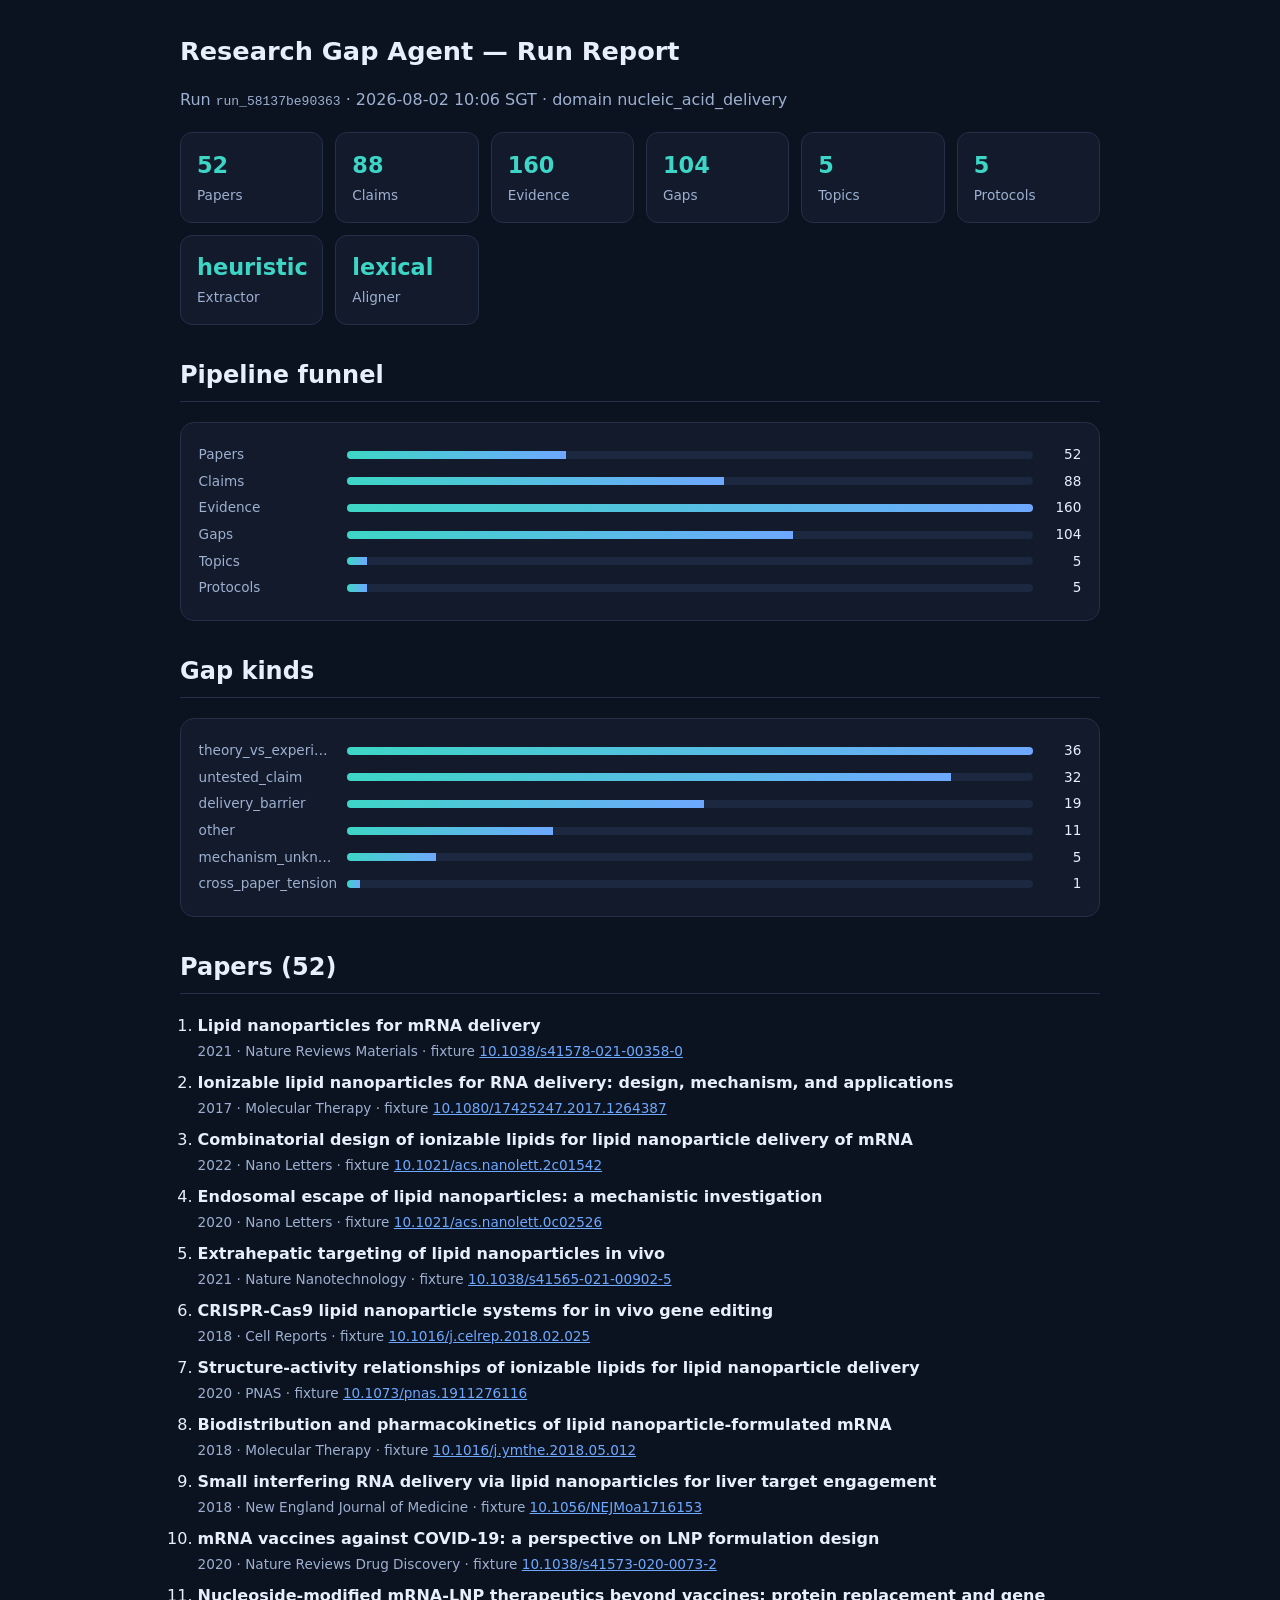
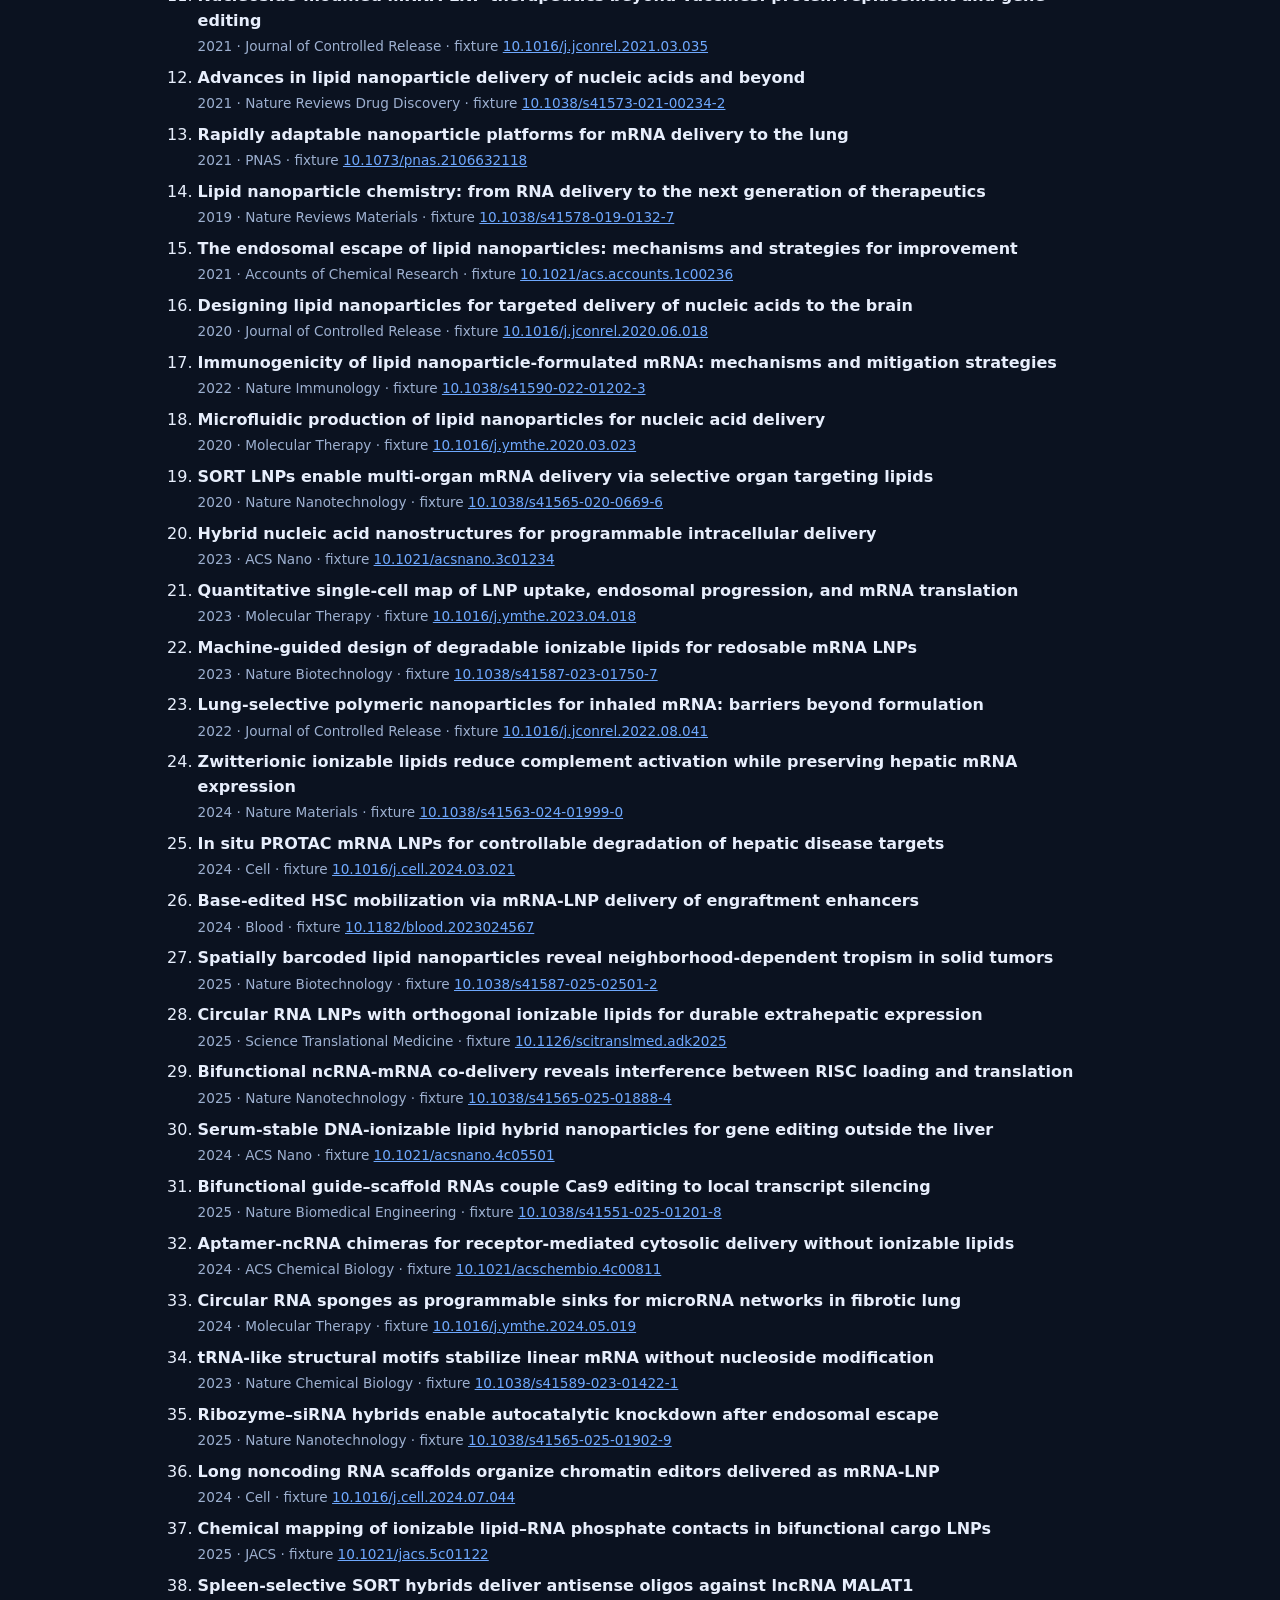
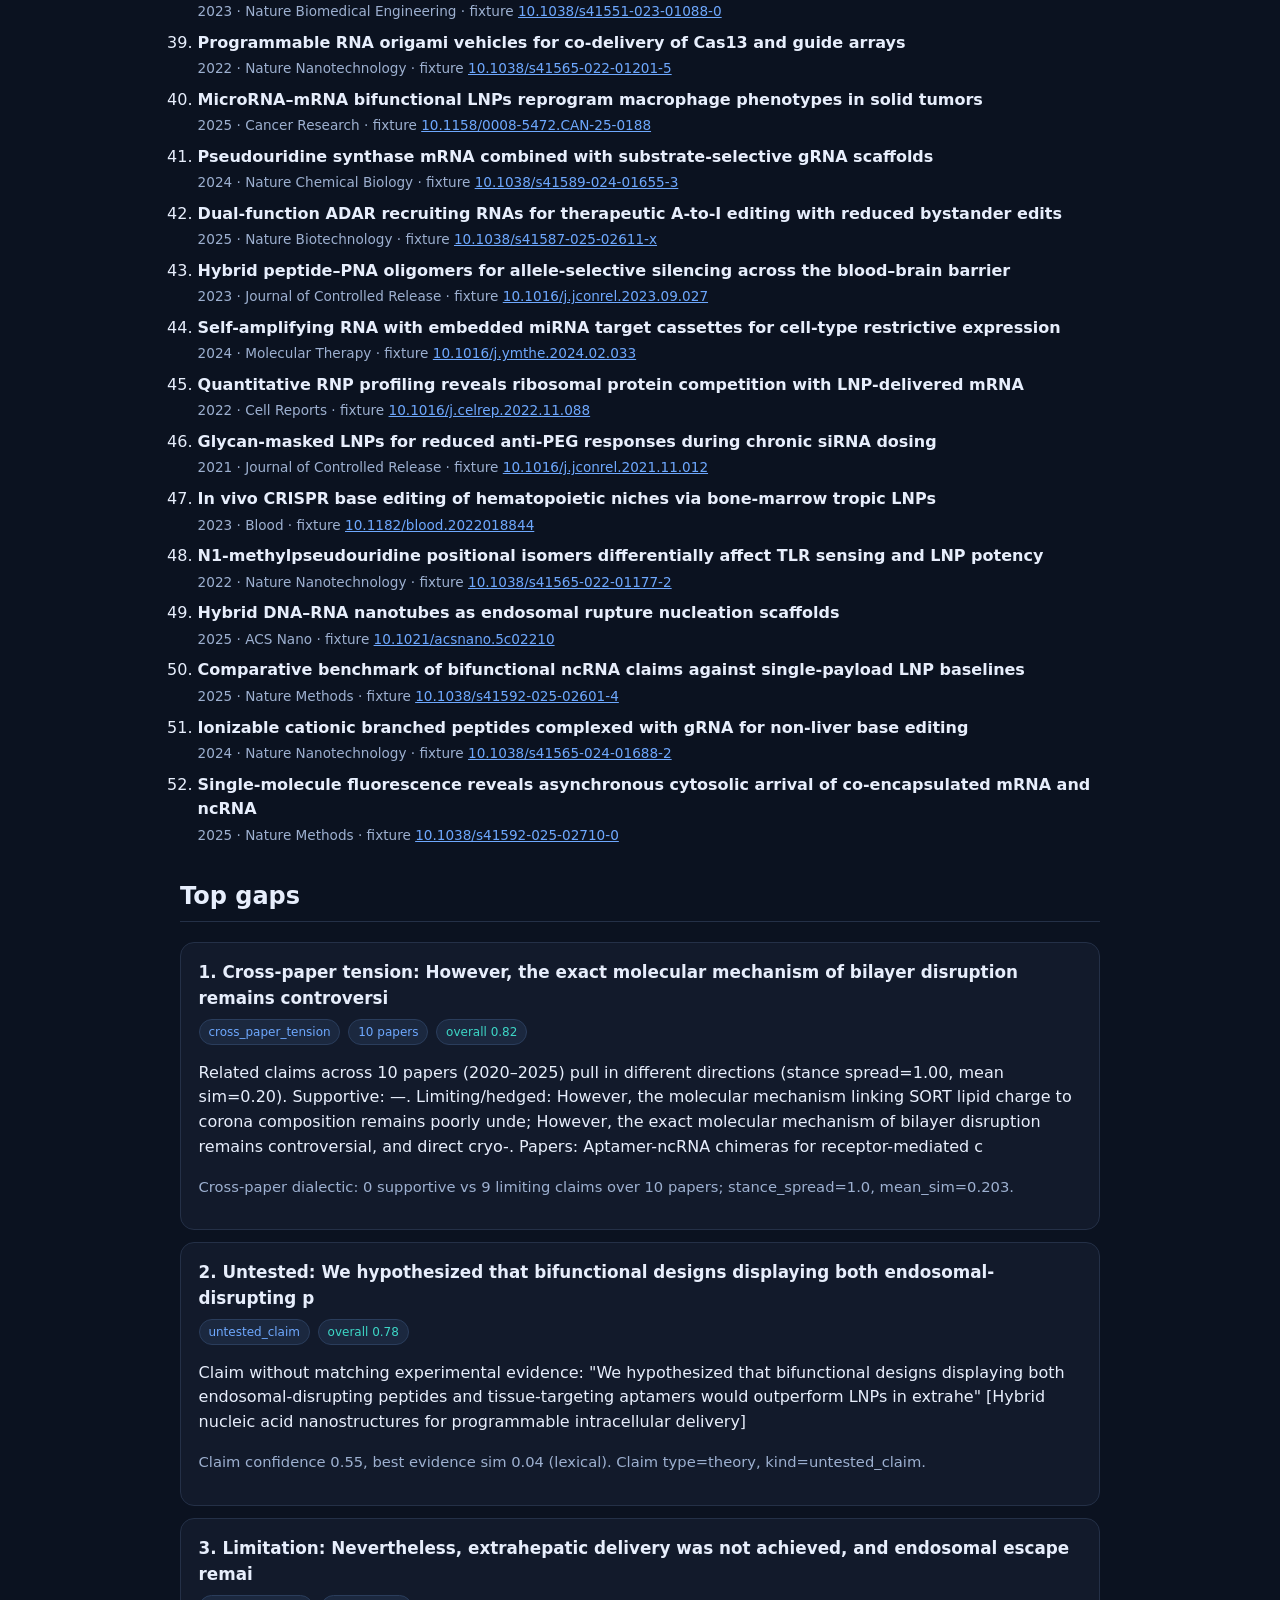
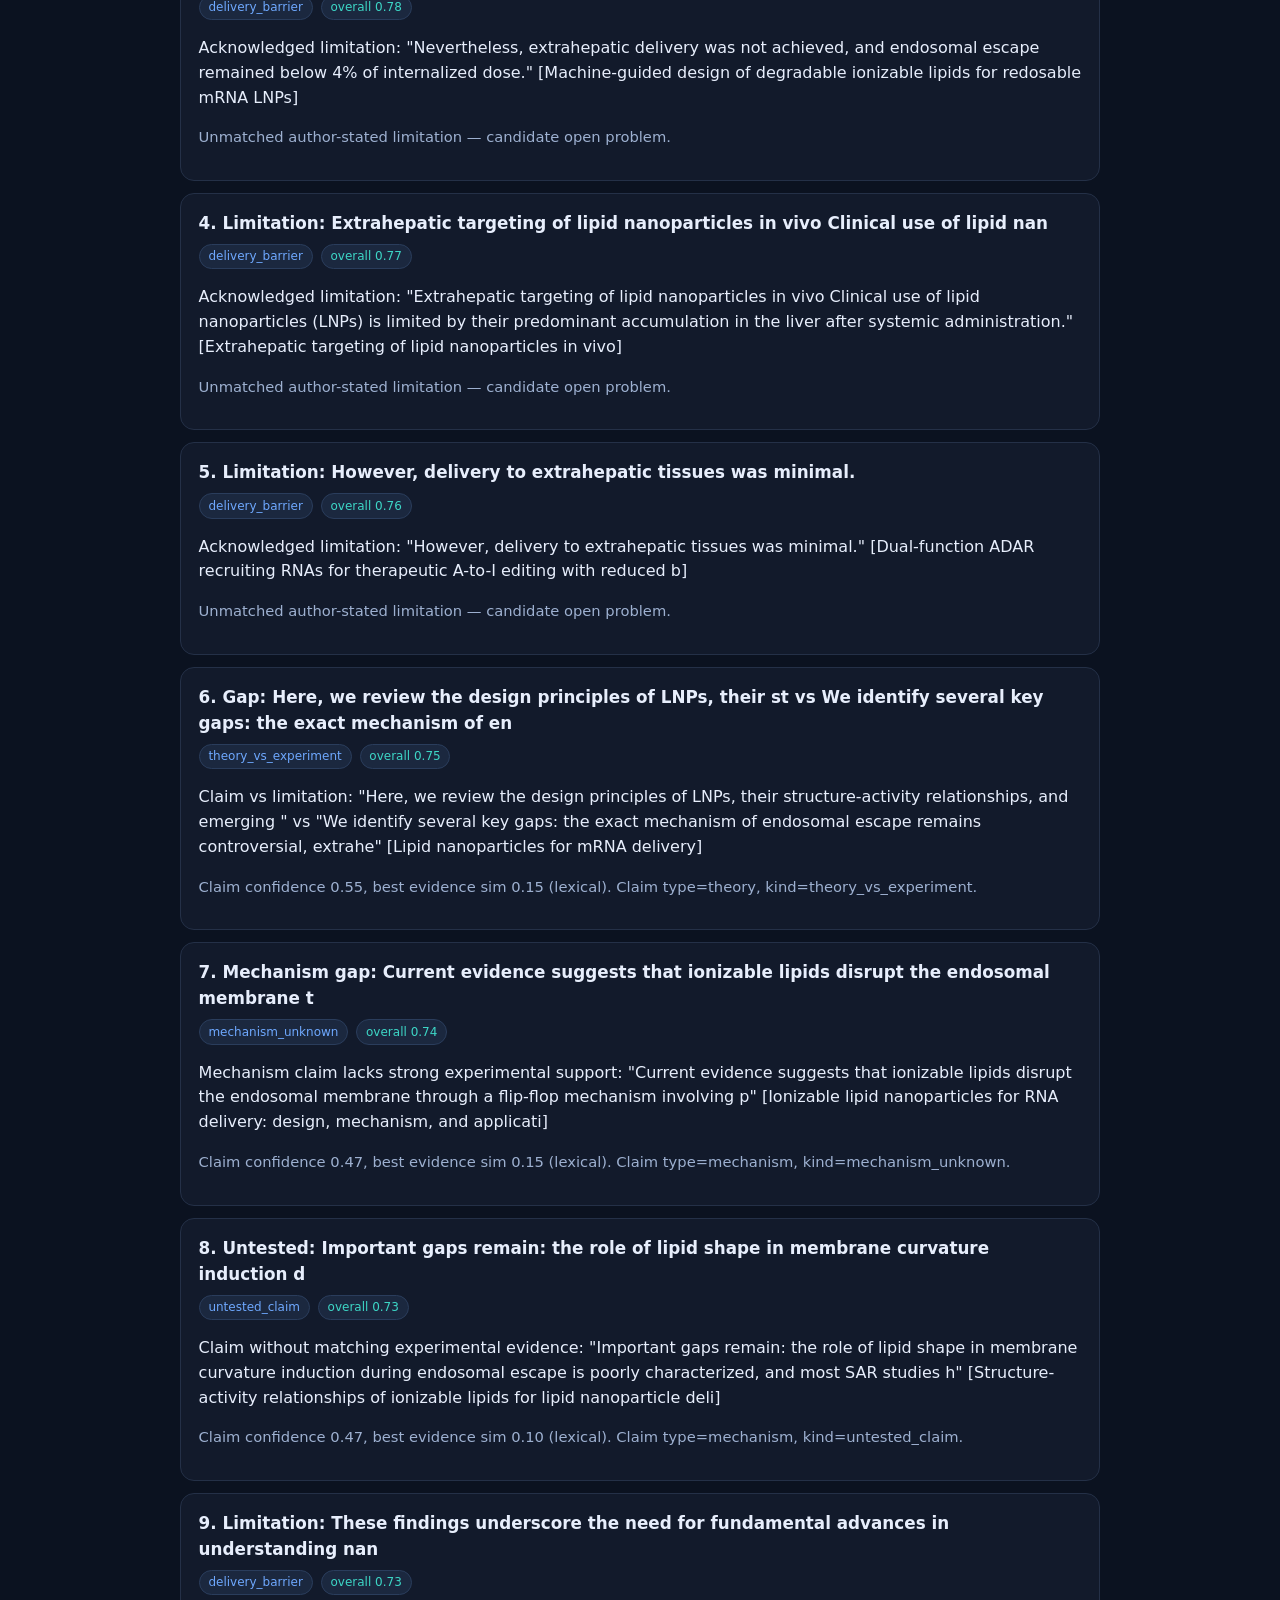
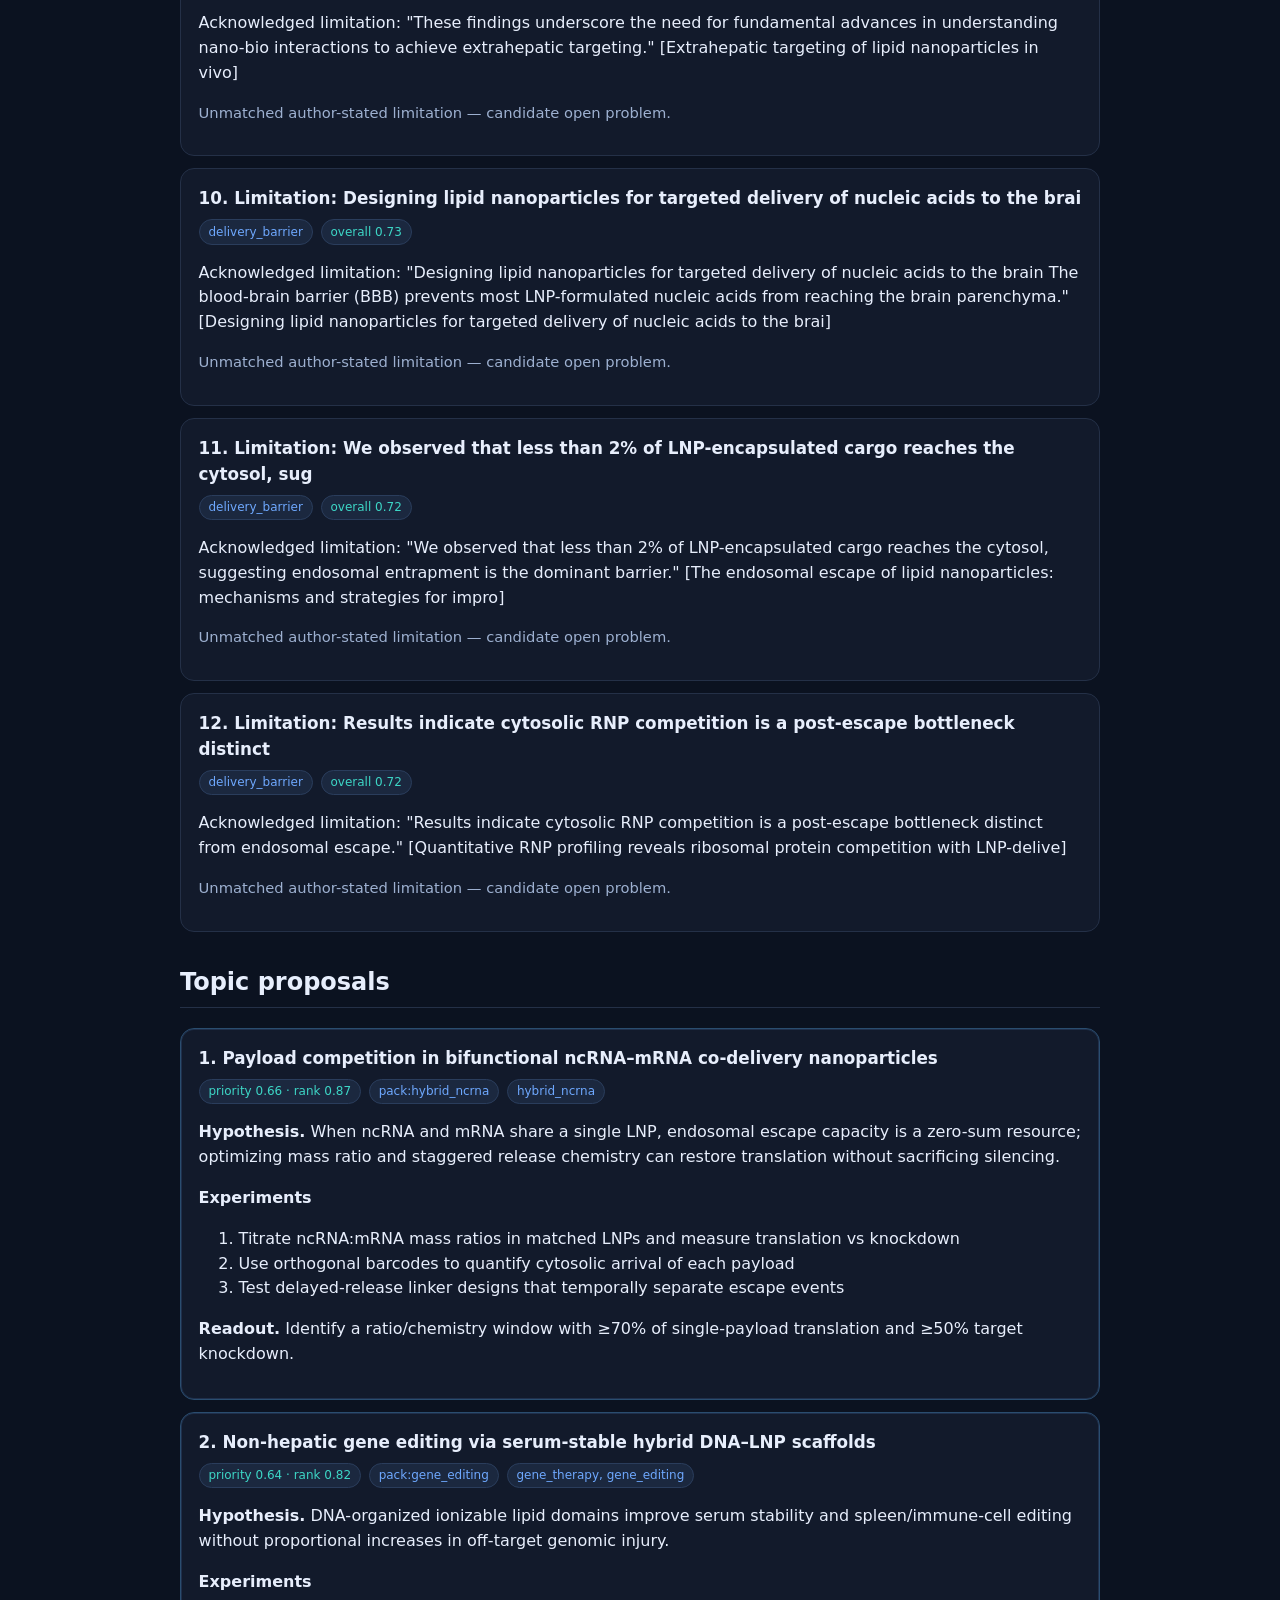
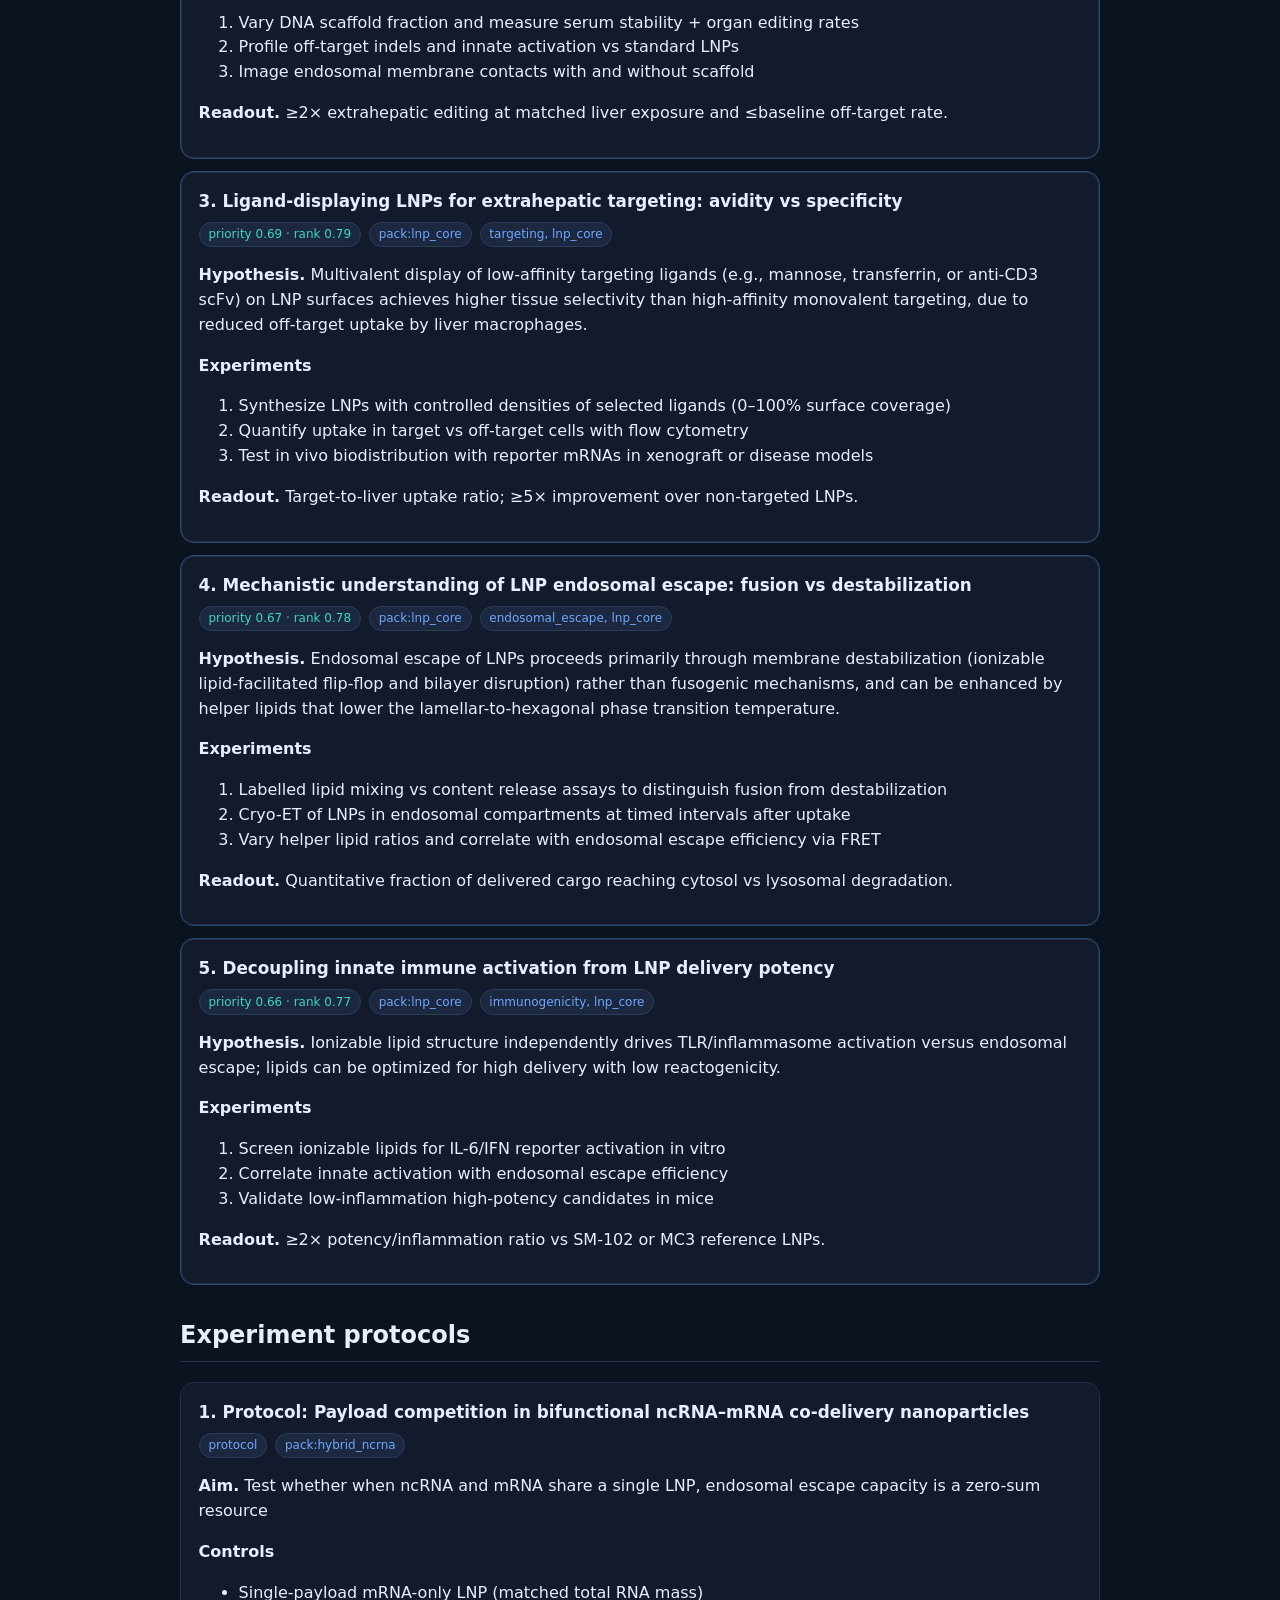
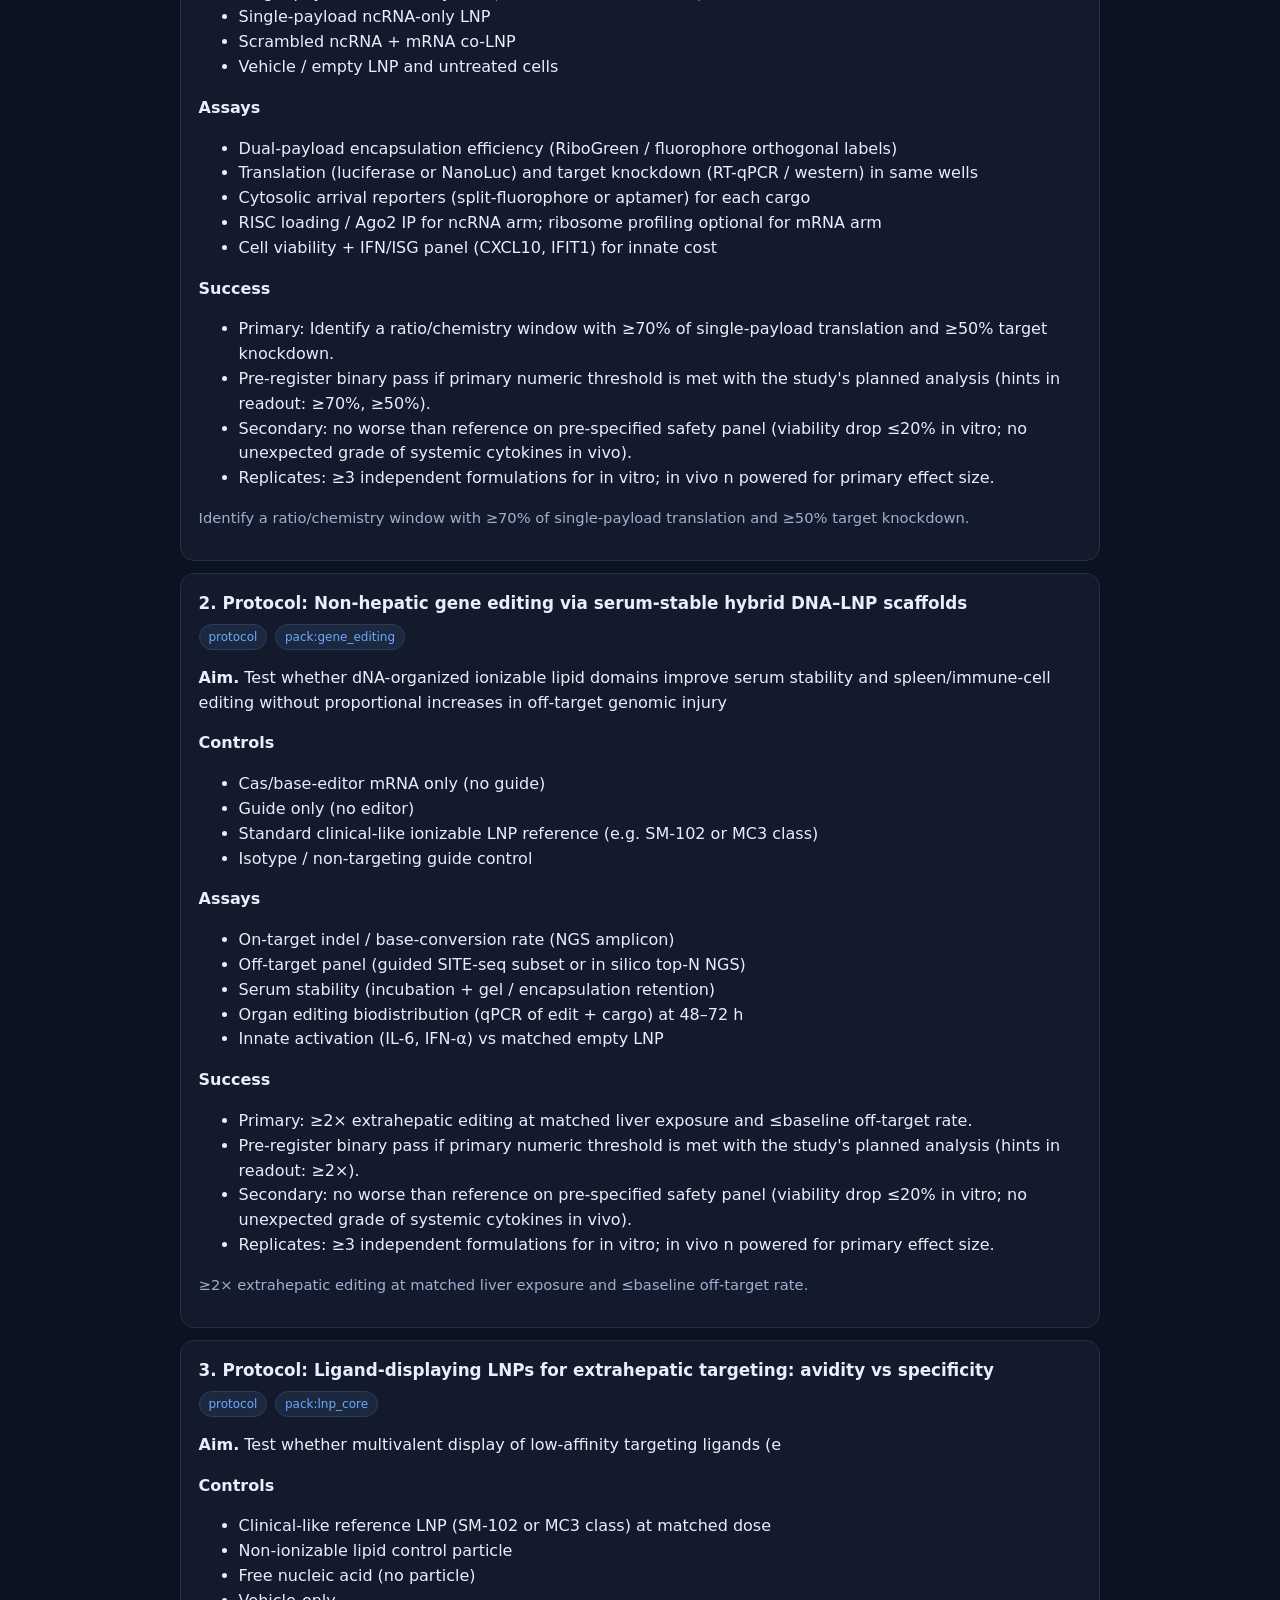
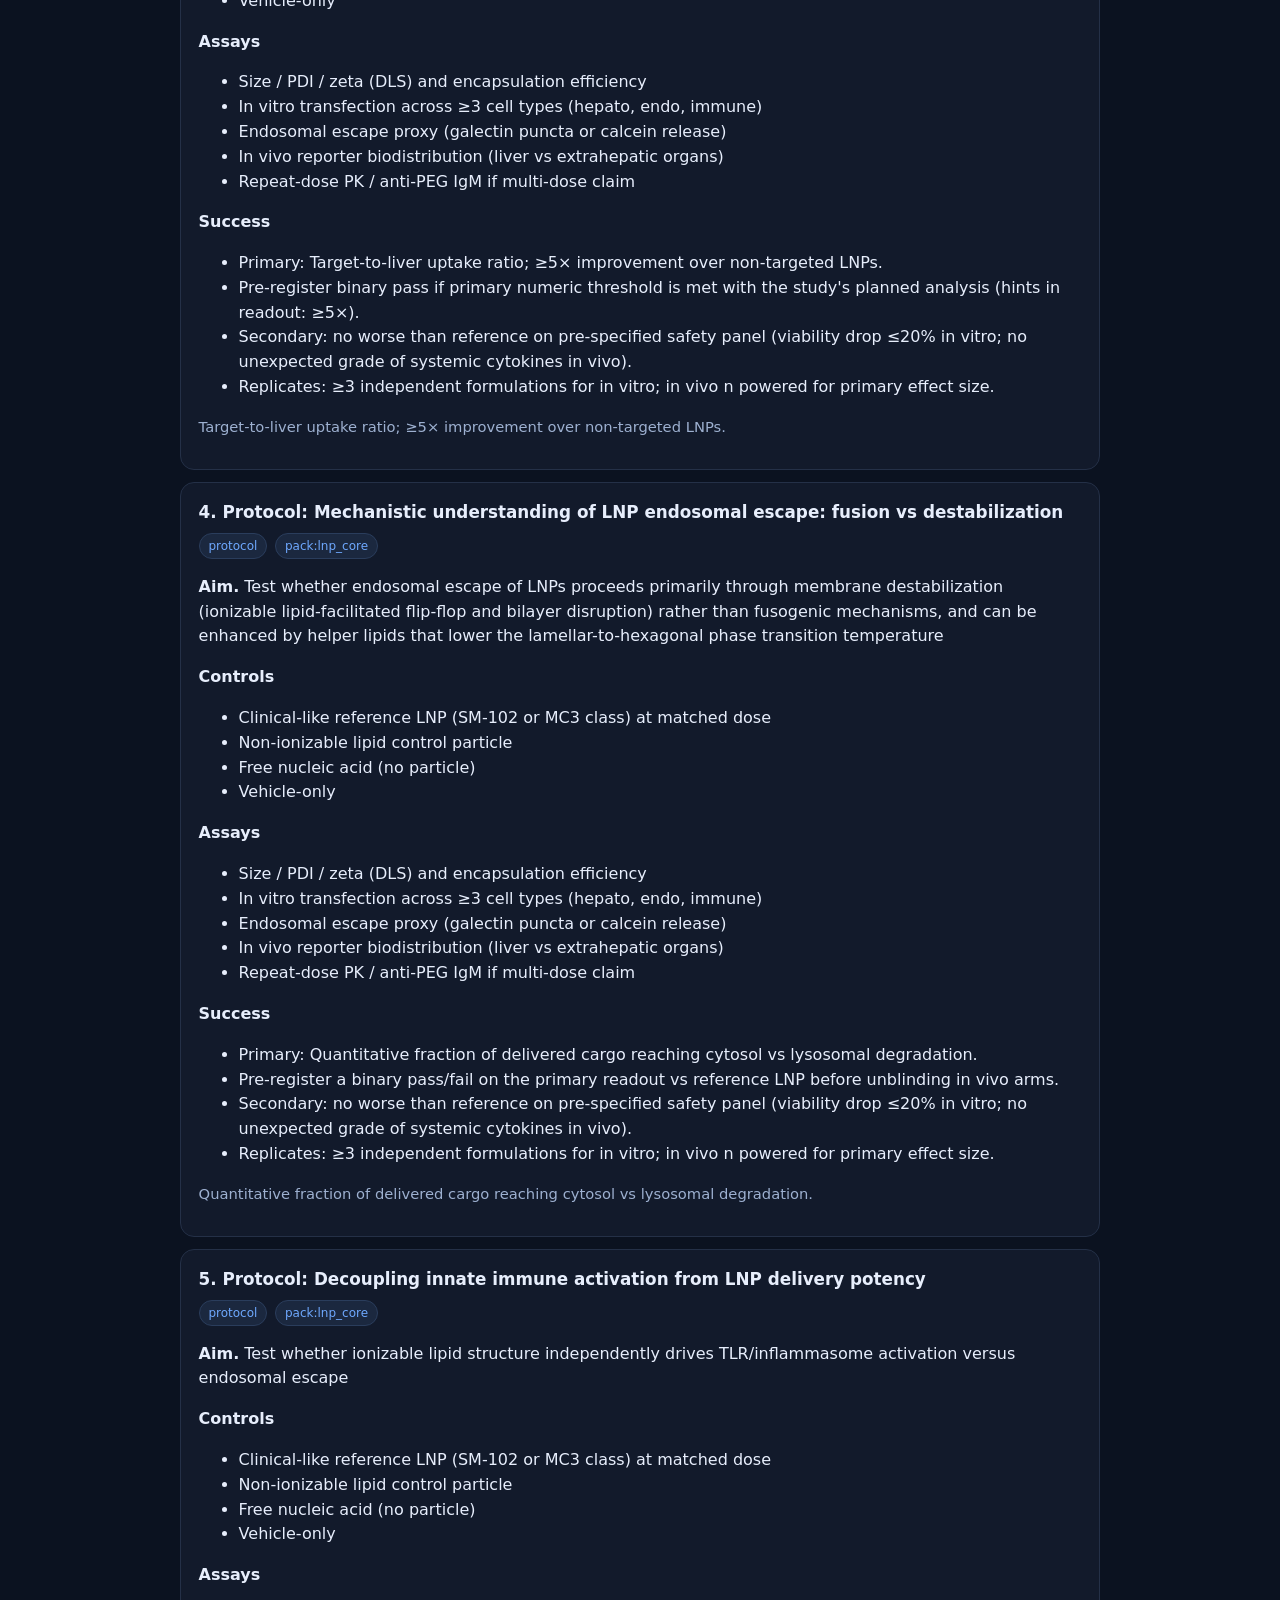
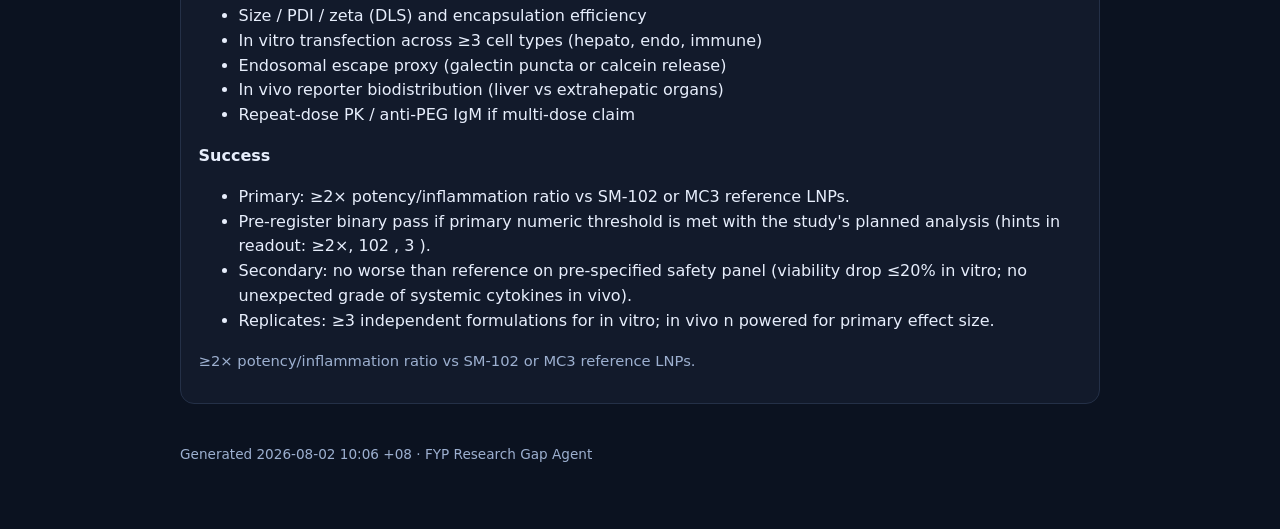
==== commit 6ef3a489: "feat(s2): OpenAlex free live ingest + experiment protocol cards Unblock live corpus refresh without " ====
--- a/reports/latest_run.html
+++ b/reports/latest_run.html
@@ -3,7 +3,7 @@
 <head>
 <meta charset="utf-8"/>
 <meta name="viewport" content="width=device-width, initial-scale=1"/>
-<title>Research Gap Agent — run_c4f35185e362</title>
+<title>Research Gap Agent — run_58137be90363</title>
 <style>
   :root {
     --bg: #0b1220; --card: #121a2b; --text: #e7eefc; --muted: #9db0d0;
@@ -51,7 +51,7 @@
 <body>
 <main>
   <h1>Research Gap Agent — Run Report</h1>
-  <p class="sub">Run <code>run_c4f35185e362</code> · 2026-08-01 10:05 SGT · domain nucleic_acid_delivery</p>
+  <p class="sub">Run <code>run_58137be90363</code> · 2026-08-02 10:06 SGT · domain nucleic_acid_delivery</p>
 
   <div class="grid">
     <div class="stat"><b>52</b><span>Papers</span></div>
@@ -59,6 +59,7 @@
     <div class="stat"><b>160</b><span>Evidence</span></div>
     <div class="stat"><b>104</b><span>Gaps</span></div>
     <div class="stat"><b>5</b><span>Topics</span></div>
+    <div class="stat"><b>5</b><span>Protocols</span></div>
     <div class="stat"><b>heuristic</b><span>Extractor</span></div>
     <div class="stat"><b>lexical</b><span>Aligner</span></div>
   </div>
@@ -68,7 +69,8 @@
 <div class="bar-row"><span class="bar-label">Claims</span><div class="bar-track"><div class="bar-fill" style="width:55%"></div></div><span class="bar-n">88</span></div>
 <div class="bar-row"><span class="bar-label">Evidence</span><div class="bar-track"><div class="bar-fill" style="width:100%"></div></div><span class="bar-n">160</span></div>
 <div class="bar-row"><span class="bar-label">Gaps</span><div class="bar-track"><div class="bar-fill" style="width:65%"></div></div><span class="bar-n">104</span></div>
-<div class="bar-row"><span class="bar-label">Topics</span><div class="bar-track"><div class="bar-fill" style="width:3%"></div></div><span class="bar-n">5</span></div></div>
+<div class="bar-row"><span class="bar-label">Topics</span><div class="bar-track"><div class="bar-fill" style="width:3%"></div></div><span class="bar-n">5</span></div>
+<div class="bar-row"><span class="bar-label">Protocols</span><div class="bar-track"><div class="bar-fill" style="width:3%"></div></div><span class="bar-n">5</span></div></div>
 
   <h2>Gap kinds</h2>
   <div class="card"><div class="bar-row"><span class="bar-label">theory_vs_experiment</span><div class="bar-track"><div class="bar-fill" style="width:100%"></div></div><span class="bar-n">36</span></div>
@@ -89,7 +91,7 @@
   <div class="tags"><span class="tag">cross_paper_tension</span>
   <span class="tag">10 papers</span>
   <span class="score">overall 0.82</span></div>
-  <p>Related claims across 10 papers (2020–2025) pull in different directions (stance spread=1.00, mean sim=0.20). Supportive: —. Limiting/hedged: However, the molecular mechanism linking SORT lipid charge to corona composition remains poorly unde; However, the exact molecular mechanism of bilayer disruption remains controversial, and direct cryo-. Papers: Bifunctional guide–scaffold RNAs couple Cas9 e</p>
+  <p>Related claims across 10 papers (2020–2025) pull in different directions (stance spread=1.00, mean sim=0.20). Supportive: —. Limiting/hedged: However, the molecular mechanism linking SORT lipid charge to corona composition remains poorly unde; However, the exact molecular mechanism of bilayer disruption remains controversial, and direct cryo-. Papers: Aptamer-ncRNA chimeras for receptor-mediated c</p>
   <p class="muted">Cross-paper dialectic: 0 supportive vs 9 limiting claims over 10 papers; stance_spread=1.0, mean_sim=0.203.</p>
 </article><article class="card">
   <h3>2. Untested: We hypothesized that bifunctional designs displaying both endosomal-disrupting p</h3>
@@ -218,7 +220,55 @@
   <p><strong>Readout.</strong> ≥2× potency/inflammation ratio vs SM-102 or MC3 reference LNPs.</p>
 </article>
 
-  <footer>Generated 2026-08-01 10:05 +08 · FYP Research Gap Agent</footer>
+  <h2>Experiment protocols</h2>
+  <article class="card">
+  <h3>1. Protocol: Payload competition in bifunctional ncRNA–mRNA co-delivery nanoparticles</h3>
+  <div class="tags"><span class="tag">protocol</span>
+  <span class="tag">pack:hybrid_ncrna</span></div>
+  <p><strong>Aim.</strong> Test whether when ncRNA and mRNA share a single LNP, endosomal escape capacity is a zero-sum resource</p>
+  <p><strong>Controls</strong></p><ul><li>Single-payload mRNA-only LNP (matched total RNA mass)</li><li>Single-payload ncRNA-only LNP</li><li>Scrambled ncRNA + mRNA co-LNP</li><li>Vehicle / empty LNP and untreated cells</li></ul>
+  <p><strong>Assays</strong></p><ul><li>Dual-payload encapsulation efficiency (RiboGreen / fluorophore orthogonal labels)</li><li>Translation (luciferase or NanoLuc) and target knockdown (RT-qPCR / western) in same wells</li><li>Cytosolic arrival reporters (split-fluorophore or aptamer) for each cargo</li><li>RISC loading / Ago2 IP for ncRNA arm; ribosome profiling optional for mRNA arm</li><li>Cell viability + IFN/ISG panel (CXCL10, IFIT1) for innate cost</li></ul>
+  <p><strong>Success</strong></p><ul><li>Primary: Identify a ratio/chemistry window with ≥70% of single-payload translation and ≥50% target knockdown.</li><li>Pre-register binary pass if primary numeric threshold is met with the study&#x27;s planned analysis (hints in readout: ≥70%, ≥50%).</li><li>Secondary: no worse than reference on pre-specified safety panel (viability drop ≤20% in vitro; no unexpected grade of systemic cytokines in vivo).</li><li>Replicates: ≥3 independent formulations for in vitro; in vivo n powered for primary effect size.</li></ul>
+  <p class="muted">Identify a ratio/chemistry window with ≥70% of single-payload translation and ≥50% target knockdown.</p>
+</article><article class="card">
+  <h3>2. Protocol: Non-hepatic gene editing via serum-stable hybrid DNA–LNP scaffolds</h3>
+  <div class="tags"><span class="tag">protocol</span>
+  <span class="tag">pack:gene_editing</span></div>
+  <p><strong>Aim.</strong> Test whether dNA-organized ionizable lipid domains improve serum stability and spleen/immune-cell editing without proportional increases in off-target genomic injury</p>
+  <p><strong>Controls</strong></p><ul><li>Cas/base-editor mRNA only (no guide)</li><li>Guide only (no editor)</li><li>Standard clinical-like ionizable LNP reference (e.g. SM-102 or MC3 class)</li><li>Isotype / non-targeting guide control</li></ul>
+  <p><strong>Assays</strong></p><ul><li>On-target indel / base-conversion rate (NGS amplicon)</li><li>Off-target panel (guided SITE-seq subset or in silico top-N NGS)</li><li>Serum stability (incubation + gel / encapsulation retention)</li><li>Organ editing biodistribution (qPCR of edit + cargo) at 48–72 h</li><li>Innate activation (IL-6, IFN-α) vs matched empty LNP</li></ul>
+  <p><strong>Success</strong></p><ul><li>Primary: ≥2× extrahepatic editing at matched liver exposure and ≤baseline off-target rate.</li><li>Pre-register binary pass if primary numeric threshold is met with the study&#x27;s planned analysis (hints in readout: ≥2×).</li><li>Secondary: no worse than reference on pre-specified safety panel (viability drop ≤20% in vitro; no unexpected grade of systemic cytokines in vivo).</li><li>Replicates: ≥3 independent formulations for in vitro; in vivo n powered for primary effect size.</li></ul>
+  <p class="muted">≥2× extrahepatic editing at matched liver exposure and ≤baseline off-target rate.</p>
+</article><article class="card">
+  <h3>3. Protocol: Ligand-displaying LNPs for extrahepatic targeting: avidity vs specificity</h3>
+  <div class="tags"><span class="tag">protocol</span>
+  <span class="tag">pack:lnp_core</span></div>
+  <p><strong>Aim.</strong> Test whether multivalent display of low-affinity targeting ligands (e</p>
+  <p><strong>Controls</strong></p><ul><li>Clinical-like reference LNP (SM-102 or MC3 class) at matched dose</li><li>Non-ionizable lipid control particle</li><li>Free nucleic acid (no particle)</li><li>Vehicle-only</li></ul>
+  <p><strong>Assays</strong></p><ul><li>Size / PDI / zeta (DLS) and encapsulation efficiency</li><li>In vitro transfection across ≥3 cell types (hepato, endo, immune)</li><li>Endosomal escape proxy (galectin puncta or calcein release)</li><li>In vivo reporter biodistribution (liver vs extrahepatic organs)</li><li>Repeat-dose PK / anti-PEG IgM if multi-dose claim</li></ul>
+  <p><strong>Success</strong></p><ul><li>Primary: Target-to-liver uptake ratio; ≥5× improvement over non-targeted LNPs.</li><li>Pre-register binary pass if primary numeric threshold is met with the study&#x27;s planned analysis (hints in readout: ≥5×).</li><li>Secondary: no worse than reference on pre-specified safety panel (viability drop ≤20% in vitro; no unexpected grade of systemic cytokines in vivo).</li><li>Replicates: ≥3 independent formulations for in vitro; in vivo n powered for primary effect size.</li></ul>
+  <p class="muted">Target-to-liver uptake ratio; ≥5× improvement over non-targeted LNPs.</p>
+</article><article class="card">
+  <h3>4. Protocol: Mechanistic understanding of LNP endosomal escape: fusion vs destabilization</h3>
+  <div class="tags"><span class="tag">protocol</span>
+  <span class="tag">pack:lnp_core</span></div>
+  <p><strong>Aim.</strong> Test whether endosomal escape of LNPs proceeds primarily through membrane destabilization (ionizable lipid-facilitated flip-flop and bilayer disruption) rather than fusogenic mechanisms, and can be enhanced by helper lipids that lower the lamellar-to-hexagonal phase transition temperature</p>
+  <p><strong>Controls</strong></p><ul><li>Clinical-like reference LNP (SM-102 or MC3 class) at matched dose</li><li>Non-ionizable lipid control particle</li><li>Free nucleic acid (no particle)</li><li>Vehicle-only</li></ul>
+  <p><strong>Assays</strong></p><ul><li>Size / PDI / zeta (DLS) and encapsulation efficiency</li><li>In vitro transfection across ≥3 cell types (hepato, endo, immune)</li><li>Endosomal escape proxy (galectin puncta or calcein release)</li><li>In vivo reporter biodistribution (liver vs extrahepatic organs)</li><li>Repeat-dose PK / anti-PEG IgM if multi-dose claim</li></ul>
+  <p><strong>Success</strong></p><ul><li>Primary: Quantitative fraction of delivered cargo reaching cytosol vs lysosomal degradation.</li><li>Pre-register a binary pass/fail on the primary readout vs reference LNP before unblinding in vivo arms.</li><li>Secondary: no worse than reference on pre-specified safety panel (viability drop ≤20% in vitro; no unexpected grade of systemic cytokines in vivo).</li><li>Replicates: ≥3 independent formulations for in vitro; in vivo n powered for primary effect size.</li></ul>
+  <p class="muted">Quantitative fraction of delivered cargo reaching cytosol vs lysosomal degradation.</p>
+</article><article class="card">
+  <h3>5. Protocol: Decoupling innate immune activation from LNP delivery potency</h3>
+  <div class="tags"><span class="tag">protocol</span>
+  <span class="tag">pack:lnp_core</span></div>
+  <p><strong>Aim.</strong> Test whether ionizable lipid structure independently drives TLR/inflammasome activation versus endosomal escape</p>
+  <p><strong>Controls</strong></p><ul><li>Clinical-like reference LNP (SM-102 or MC3 class) at matched dose</li><li>Non-ionizable lipid control particle</li><li>Free nucleic acid (no particle)</li><li>Vehicle-only</li></ul>
+  <p><strong>Assays</strong></p><ul><li>Size / PDI / zeta (DLS) and encapsulation efficiency</li><li>In vitro transfection across ≥3 cell types (hepato, endo, immune)</li><li>Endosomal escape proxy (galectin puncta or calcein release)</li><li>In vivo reporter biodistribution (liver vs extrahepatic organs)</li><li>Repeat-dose PK / anti-PEG IgM if multi-dose claim</li></ul>
+  <p><strong>Success</strong></p><ul><li>Primary: ≥2× potency/inflammation ratio vs SM-102 or MC3 reference LNPs.</li><li>Pre-register binary pass if primary numeric threshold is met with the study&#x27;s planned analysis (hints in readout: ≥2×, 102 , 3 ).</li><li>Secondary: no worse than reference on pre-specified safety panel (viability drop ≤20% in vitro; no unexpected grade of systemic cytokines in vivo).</li><li>Replicates: ≥3 independent formulations for in vitro; in vivo n powered for primary effect size.</li></ul>
+  <p class="muted">≥2× potency/inflammation ratio vs SM-102 or MC3 reference LNPs.</p>
+</article>
+
+  <footer>Generated 2026-08-02 10:06 +08 · FYP Research Gap Agent</footer>
 </main>
 </body>
 </html>
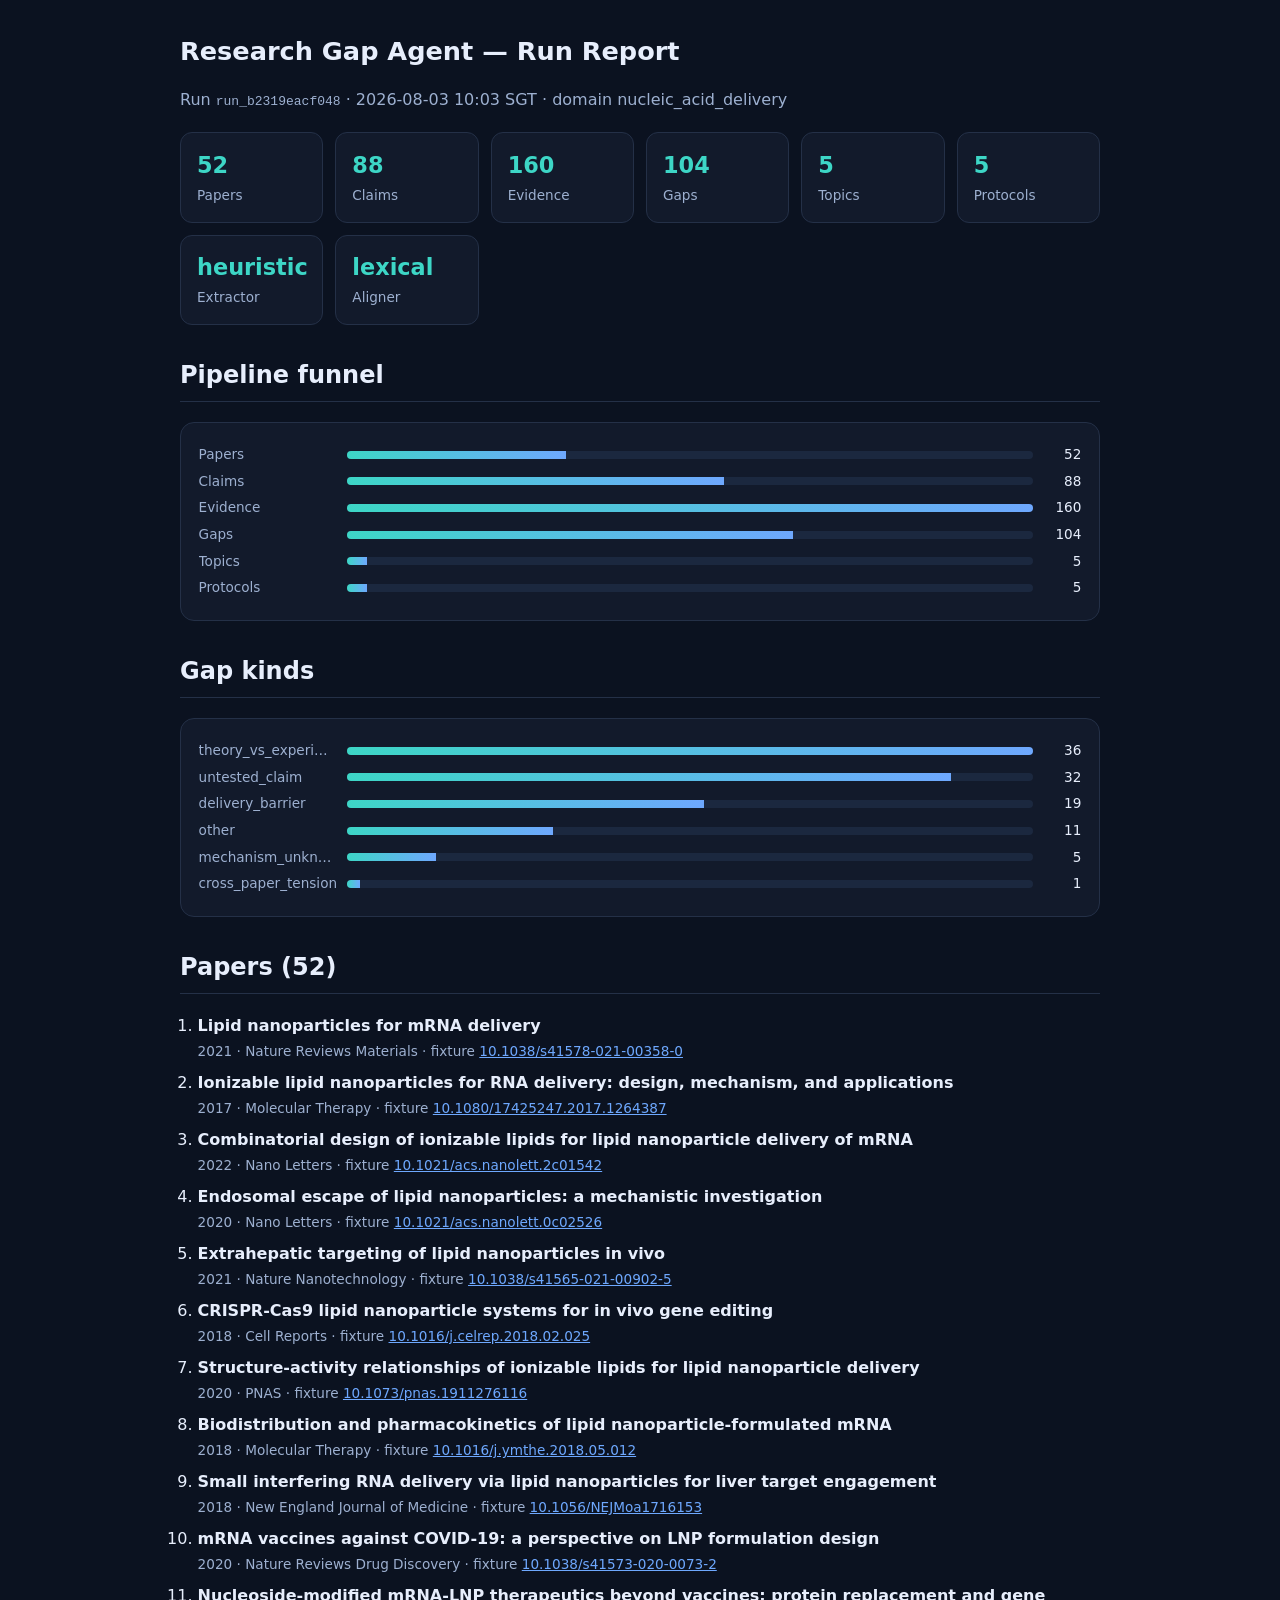
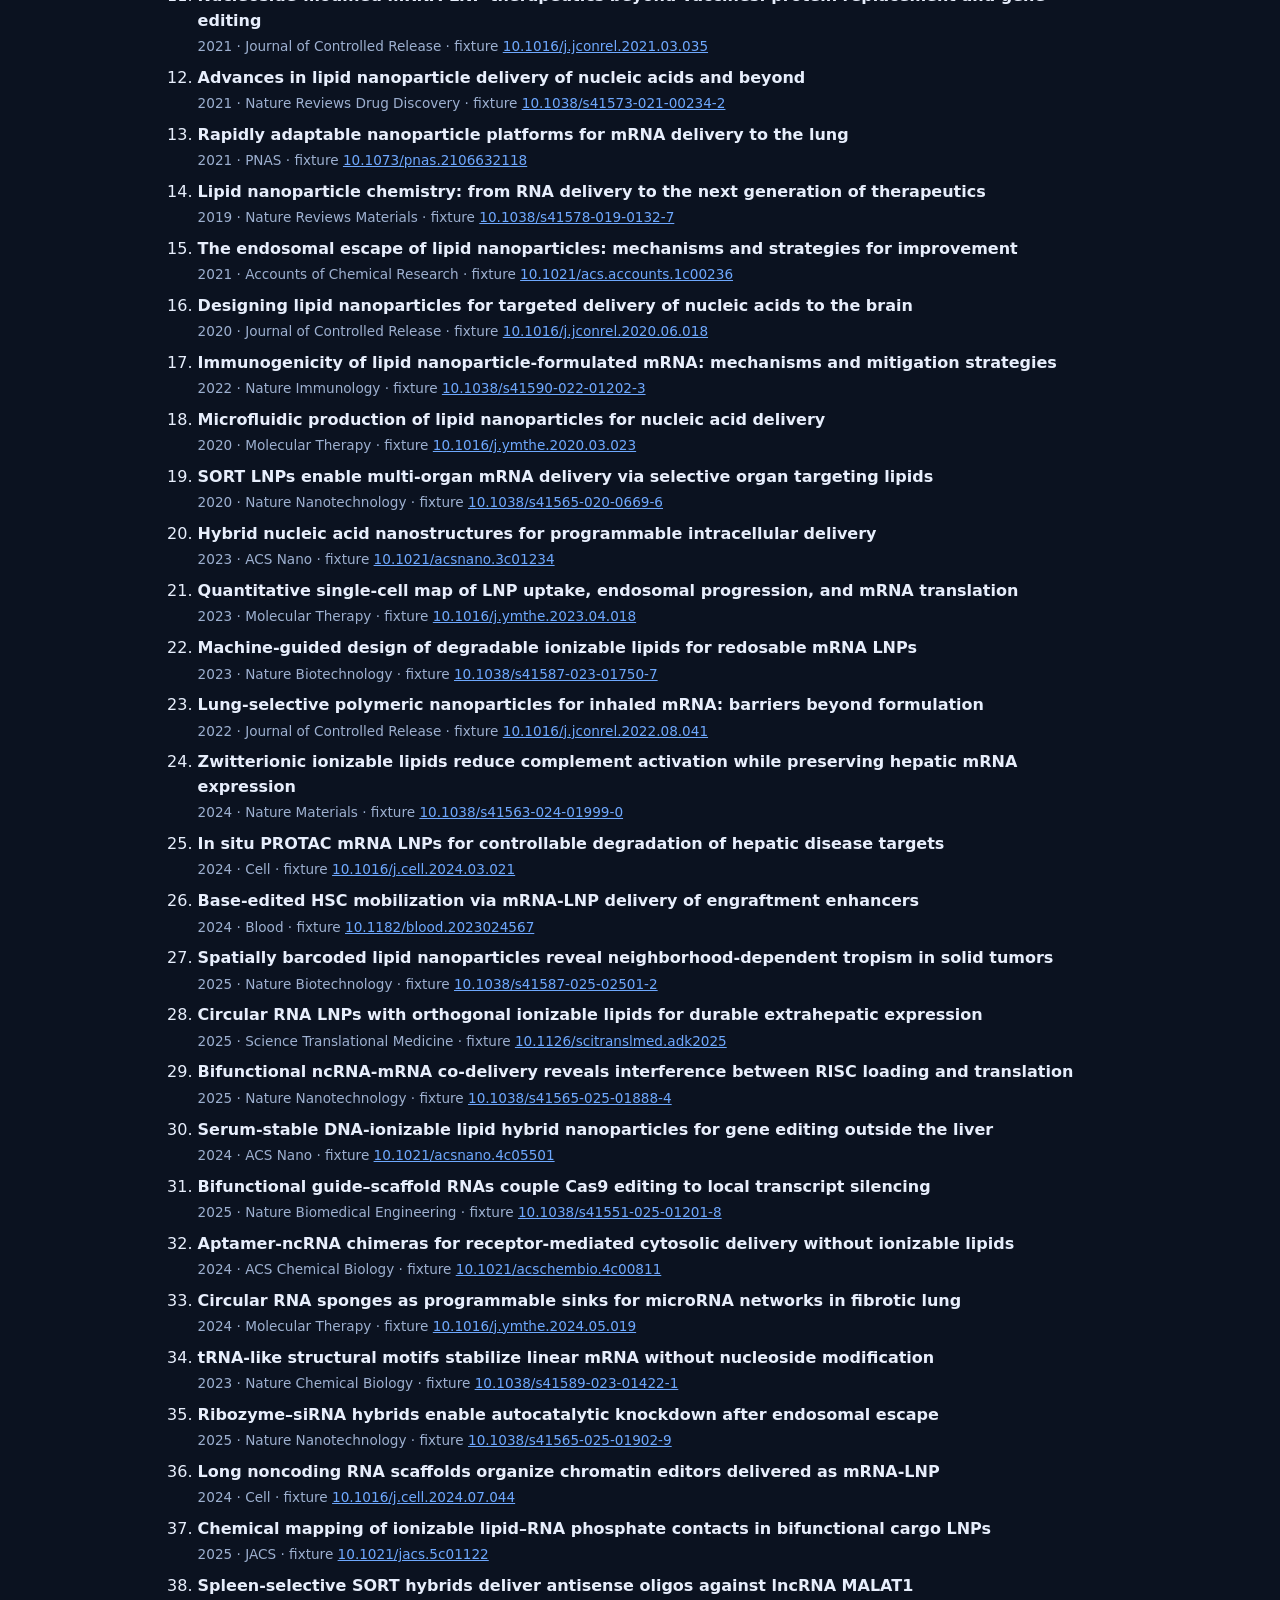
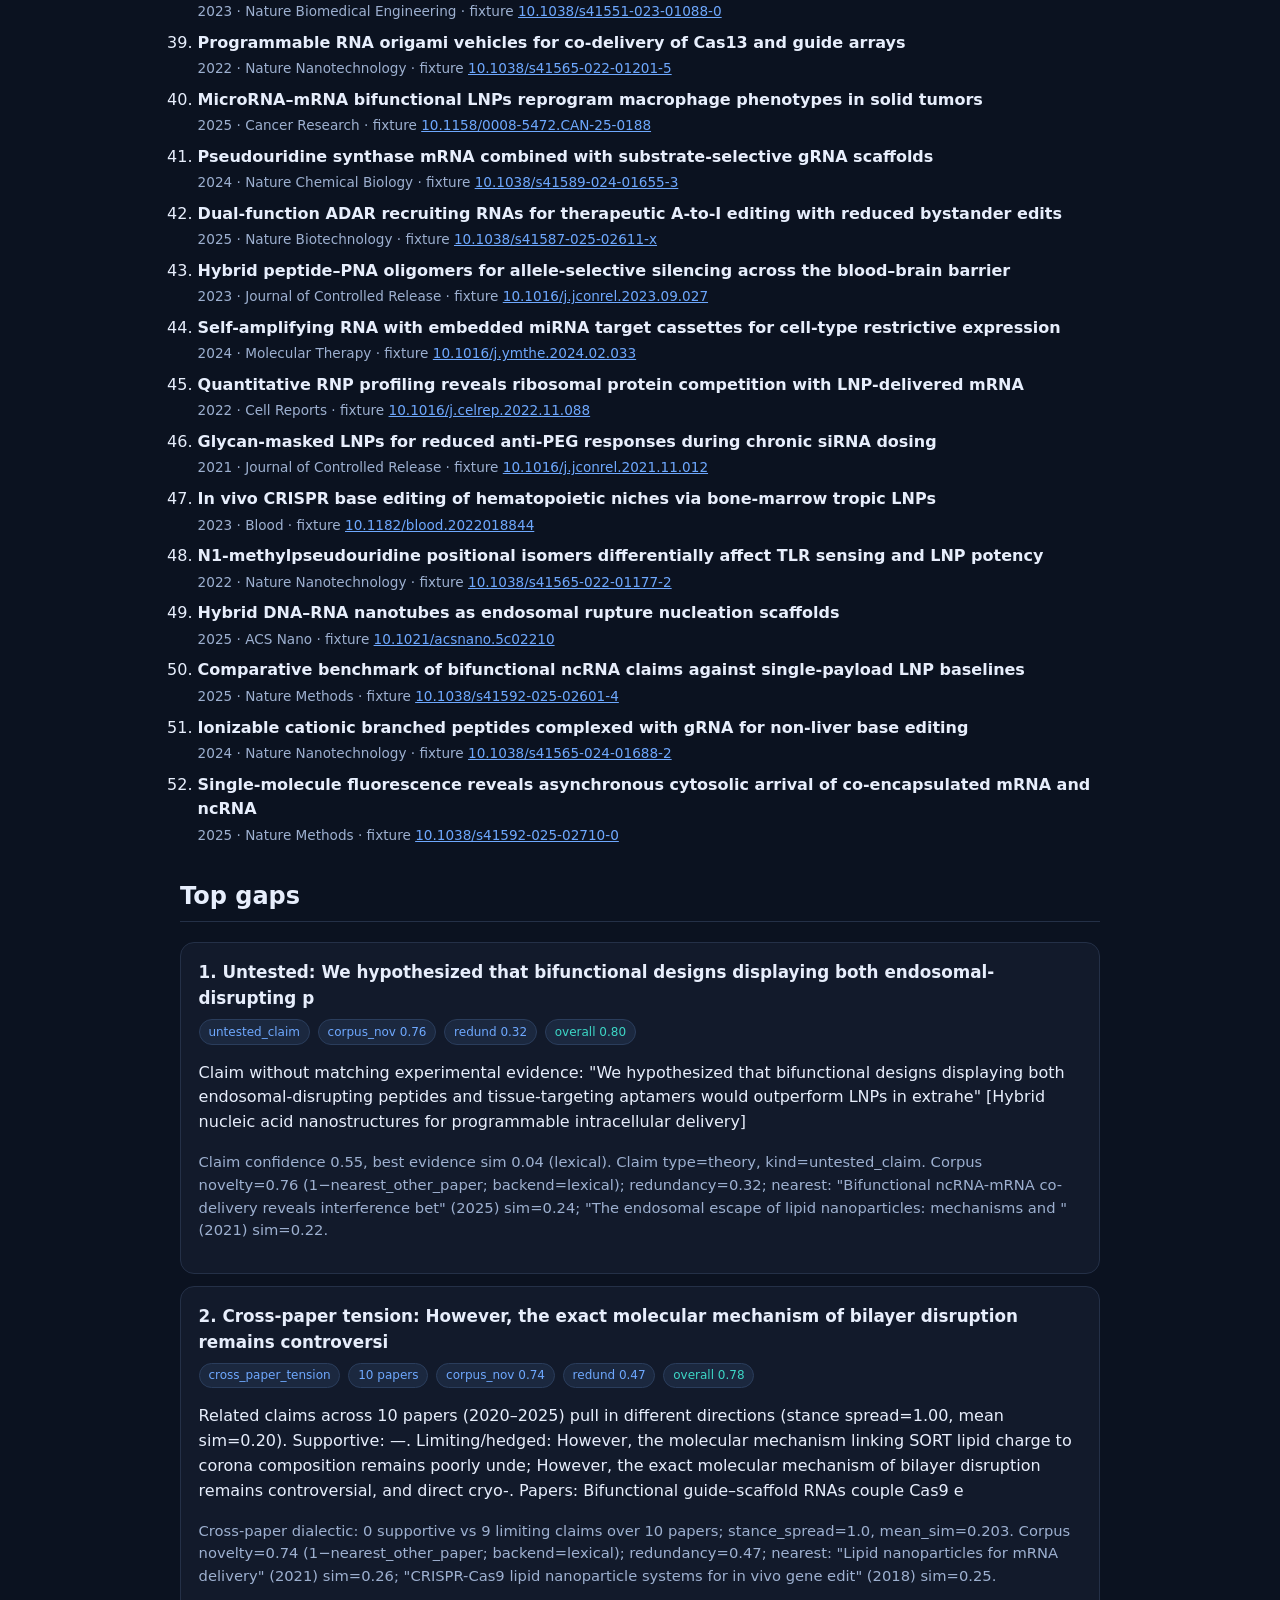
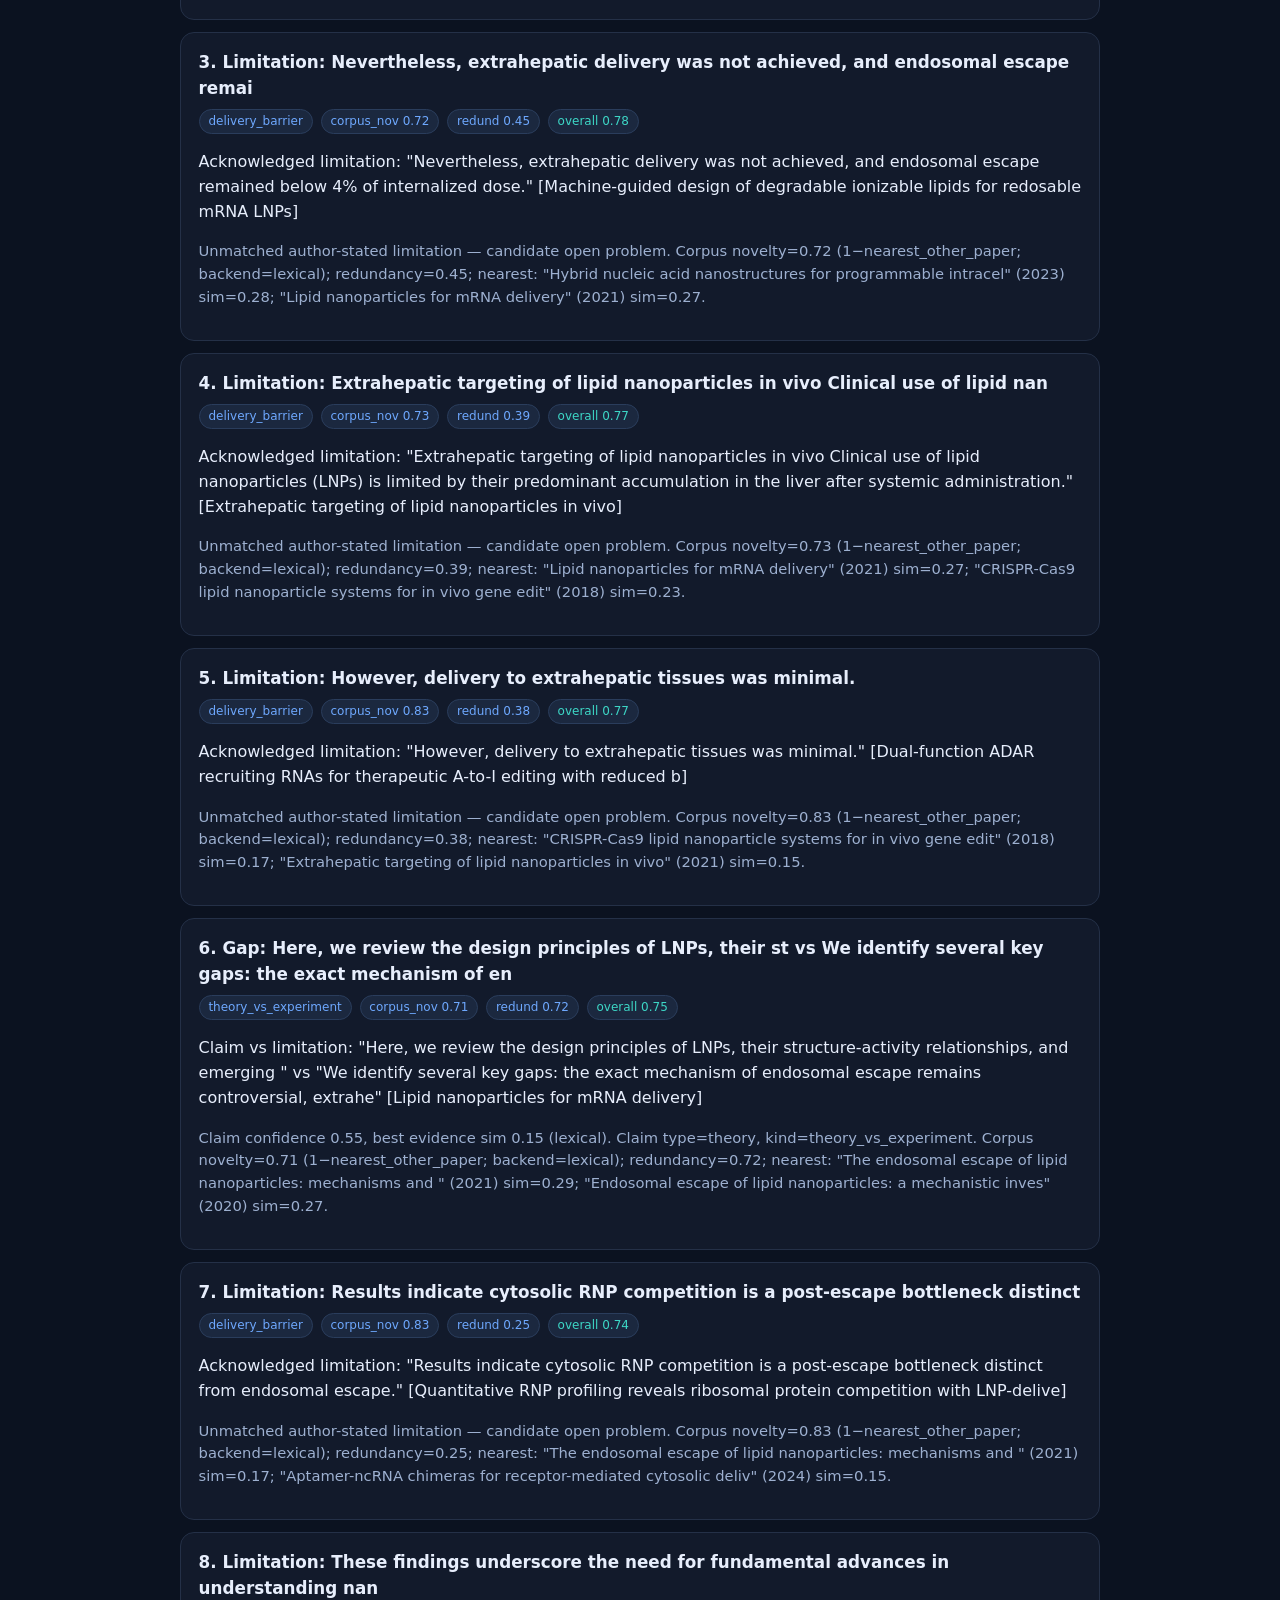
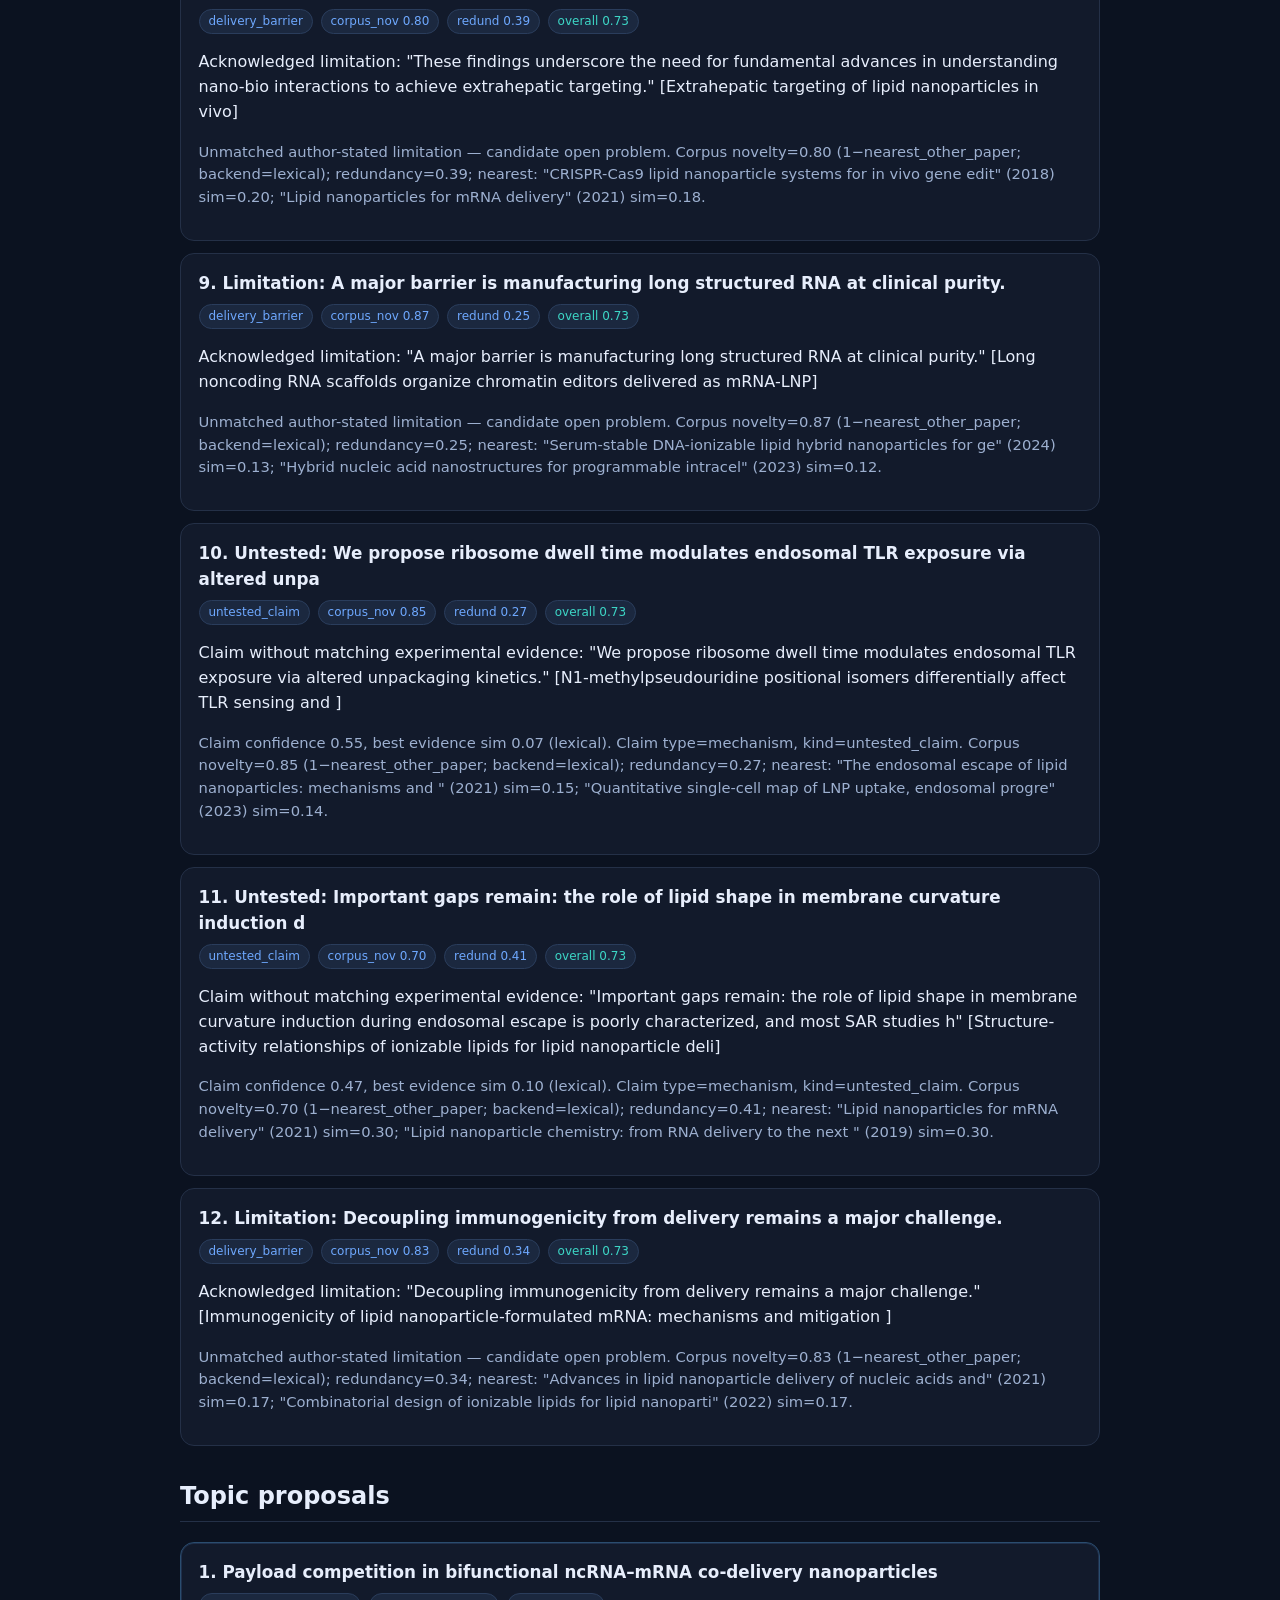
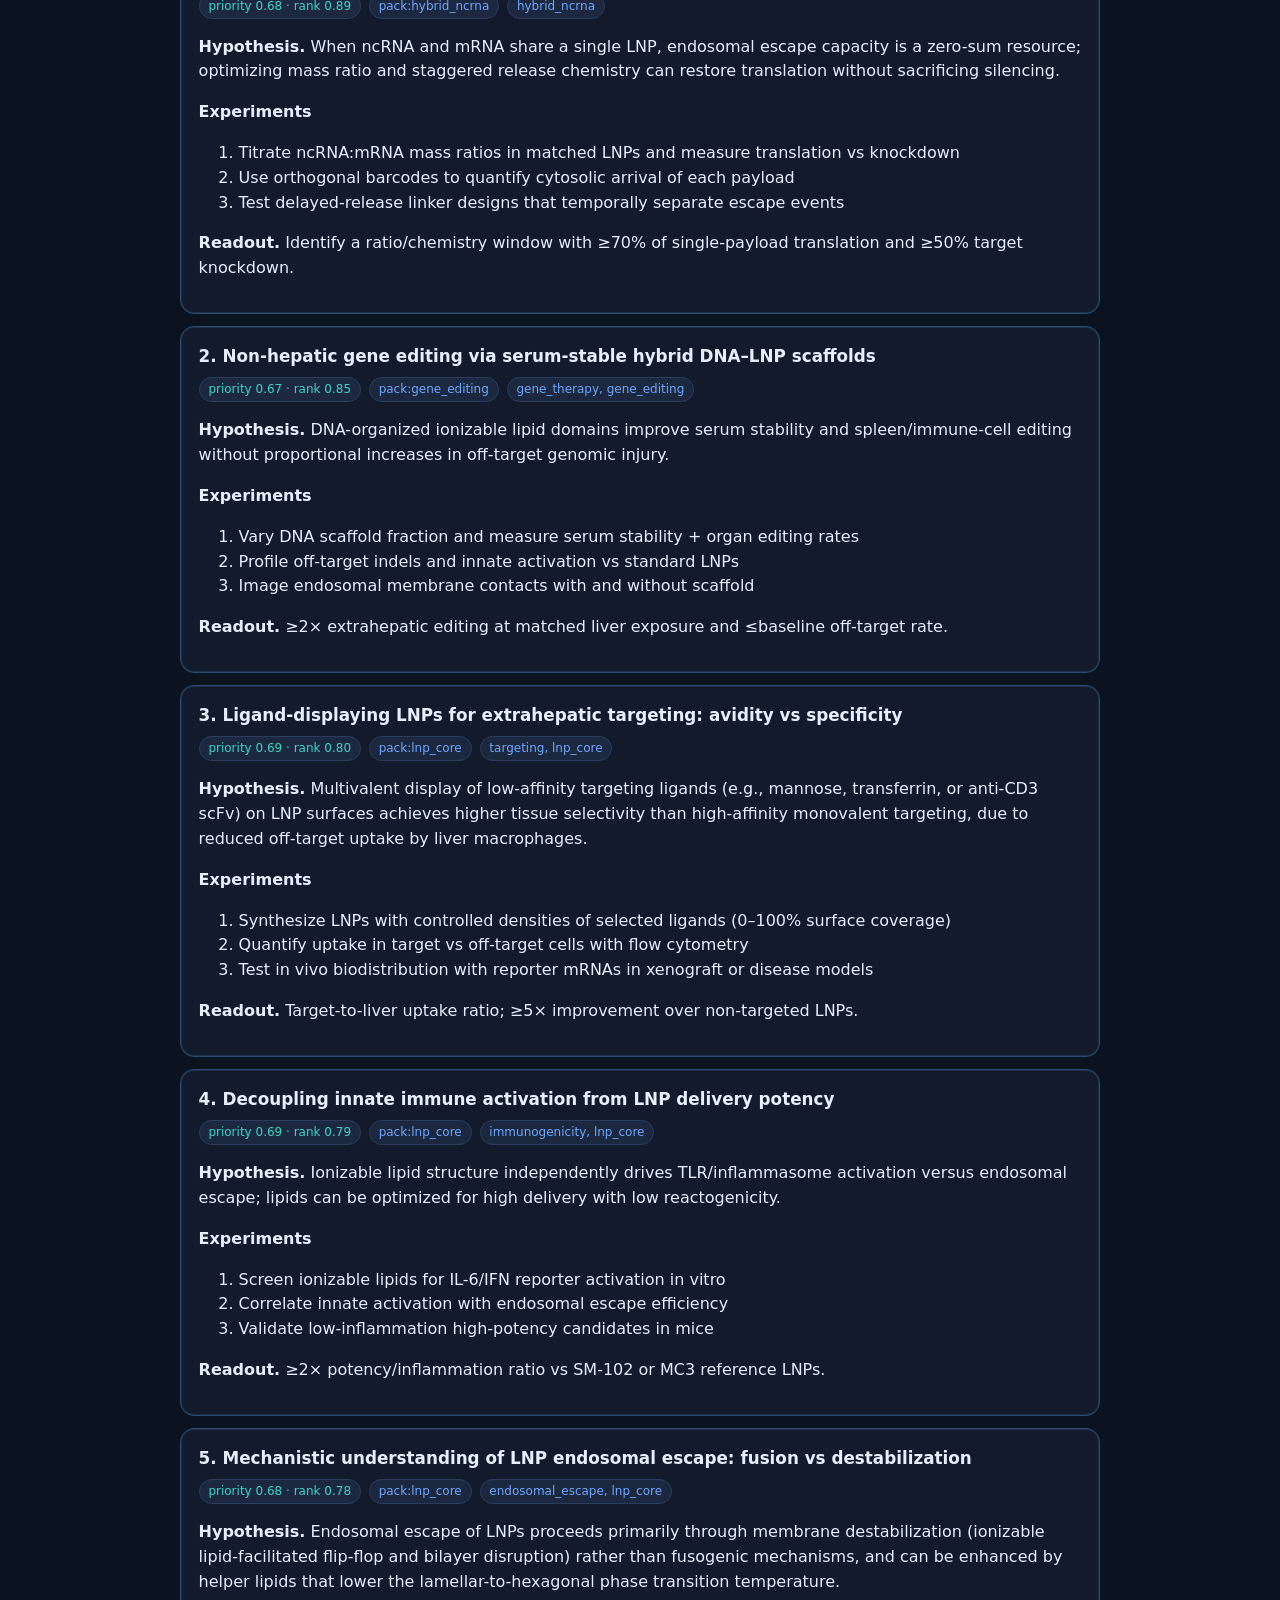
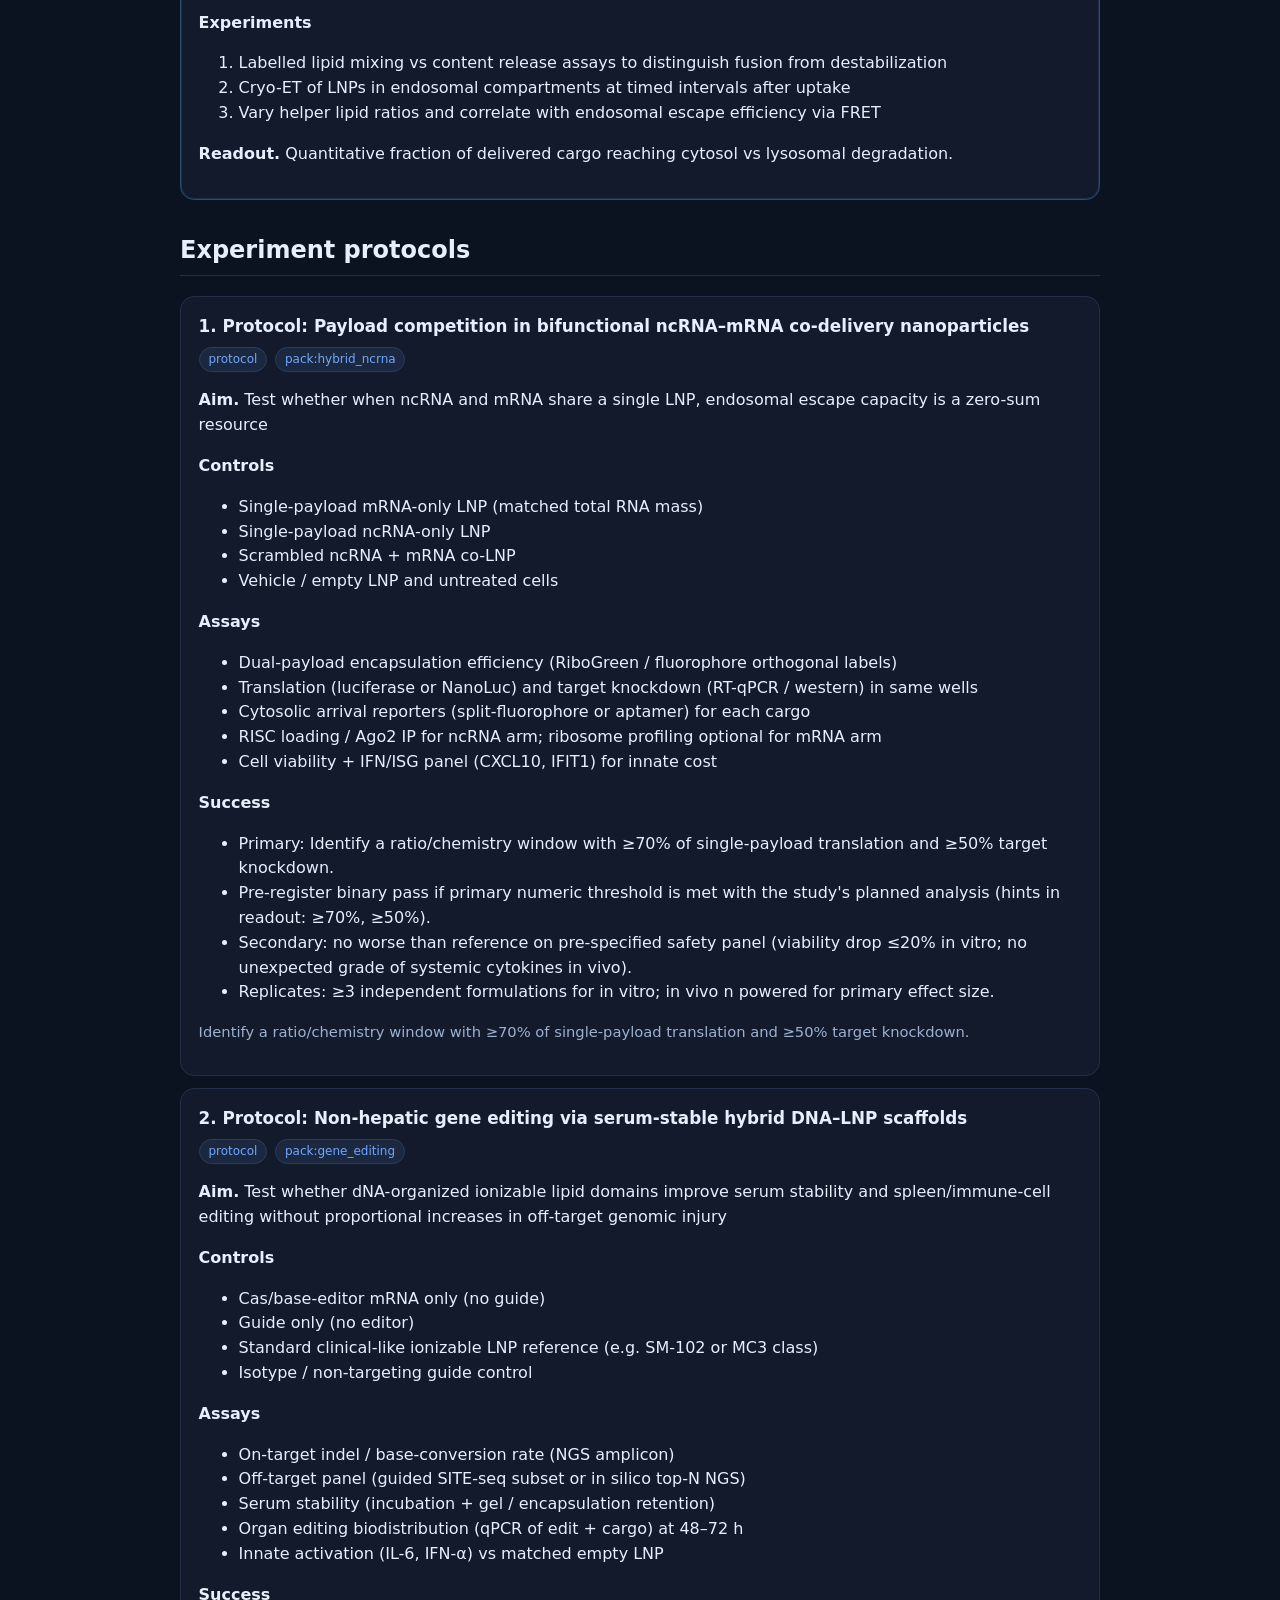
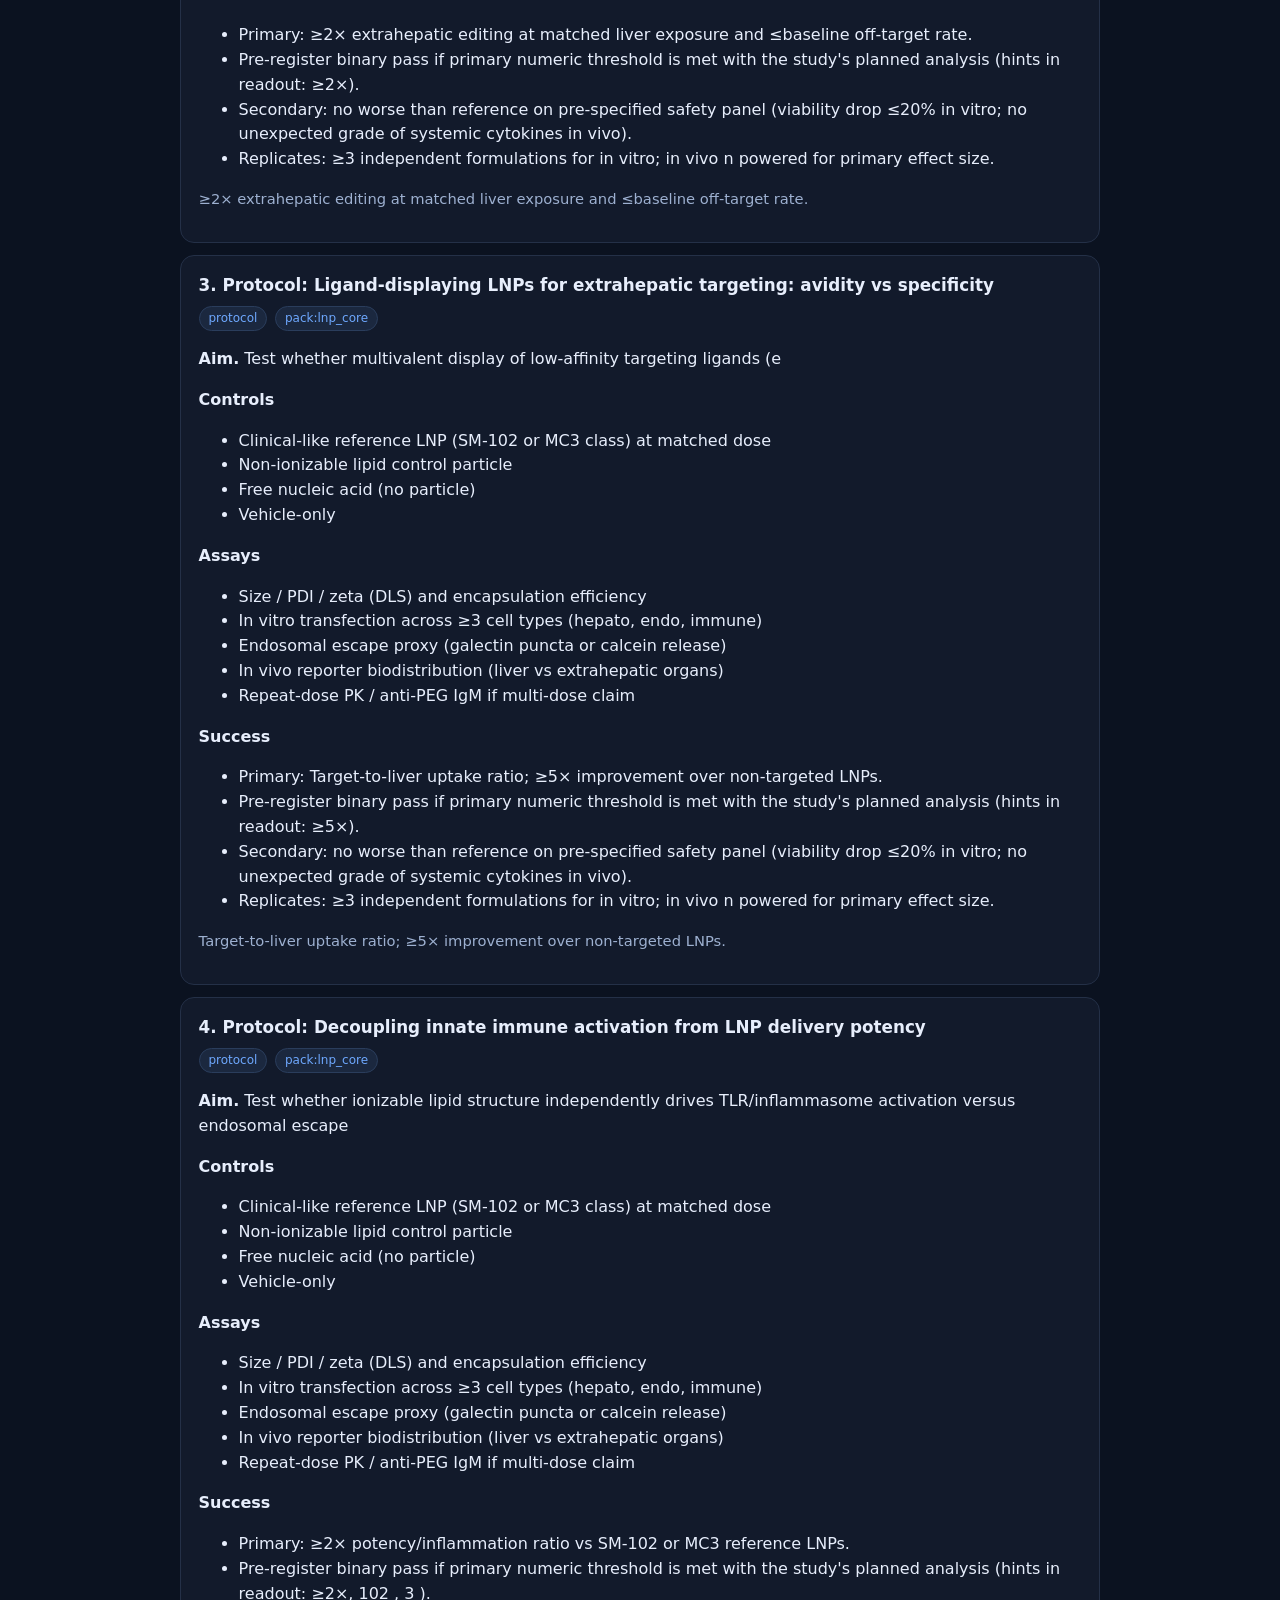
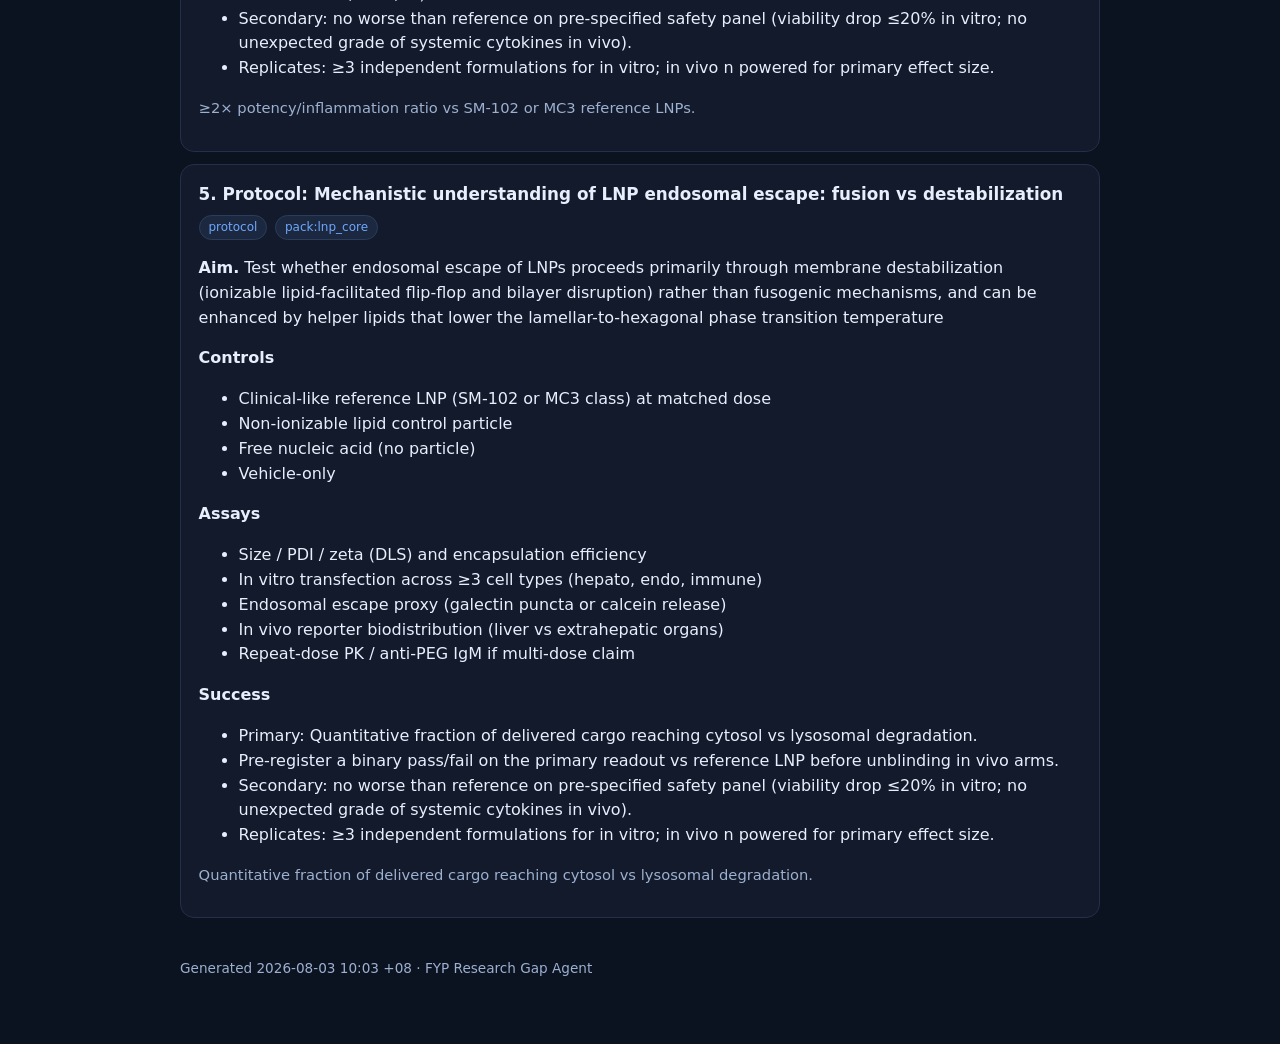
==== commit b512ae9e: "feat(s3): novelty-vs-corpus scoring for surprising gaps Wave 10 Stage 3 start: score gaps against ot" ====
--- a/reports/latest_run.html
+++ b/reports/latest_run.html
@@ -3,7 +3,7 @@
 <head>
 <meta charset="utf-8"/>
 <meta name="viewport" content="width=device-width, initial-scale=1"/>
-<title>Research Gap Agent — run_58137be90363</title>
+<title>Research Gap Agent — run_b2319eacf048</title>
 <style>
   :root {
     --bg: #0b1220; --card: #121a2b; --text: #e7eefc; --muted: #9db0d0;
@@ -51,7 +51,7 @@
 <body>
 <main>
   <h1>Research Gap Agent — Run Report</h1>
-  <p class="sub">Run <code>run_58137be90363</code> · 2026-08-02 10:06 SGT · domain nucleic_acid_delivery</p>
+  <p class="sub">Run <code>run_b2319eacf048</code> · 2026-08-03 10:03 SGT · domain nucleic_acid_delivery</p>
 
   <div class="grid">
     <div class="stat"><b>52</b><span>Papers</span></div>
@@ -87,95 +87,107 @@
 
   <h2>Top gaps</h2>
   <article class="card">
-  <h3>1. Cross-paper tension: However, the exact molecular mechanism of bilayer disruption remains controversi</h3>
+  <h3>1. Untested: We hypothesized that bifunctional designs displaying both endosomal-disrupting p</h3>
+  <div class="tags"><span class="tag">untested_claim</span>
+  
+  <span class="tag">corpus_nov 0.76</span><span class="tag">redund 0.32</span>
+  <span class="score">overall 0.80</span></div>
+  <p>Claim without matching experimental evidence: &quot;We hypothesized that bifunctional designs displaying both endosomal-disrupting peptides and tissue-targeting aptamers would outperform LNPs in extrahe&quot; [Hybrid nucleic acid nanostructures for programmable intracellular delivery]</p>
+  <p class="muted">Claim confidence 0.55, best evidence sim 0.04 (lexical). Claim type=theory, kind=untested_claim. Corpus novelty=0.76 (1−nearest_other_paper; backend=lexical); redundancy=0.32; nearest: &quot;Bifunctional ncRNA-mRNA co-delivery reveals interference bet&quot; (2025) sim=0.24; &quot;The endosomal escape of lipid nanoparticles: mechanisms and &quot; (2021) sim=0.22.</p>
+</article><article class="card">
+  <h3>2. Cross-paper tension: However, the exact molecular mechanism of bilayer disruption remains controversi</h3>
   <div class="tags"><span class="tag">cross_paper_tension</span>
   <span class="tag">10 papers</span>
-  <span class="score">overall 0.82</span></div>
-  <p>Related claims across 10 papers (2020–2025) pull in different directions (stance spread=1.00, mean sim=0.20). Supportive: —. Limiting/hedged: However, the molecular mechanism linking SORT lipid charge to corona composition remains poorly unde; However, the exact molecular mechanism of bilayer disruption remains controversial, and direct cryo-. Papers: Aptamer-ncRNA chimeras for receptor-mediated c</p>
-  <p class="muted">Cross-paper dialectic: 0 supportive vs 9 limiting claims over 10 papers; stance_spread=1.0, mean_sim=0.203.</p>
-</article><article class="card">
-  <h3>2. Untested: We hypothesized that bifunctional designs displaying both endosomal-disrupting p</h3>
-  <div class="tags"><span class="tag">untested_claim</span>
-  
+  <span class="tag">corpus_nov 0.74</span><span class="tag">redund 0.47</span>
   <span class="score">overall 0.78</span></div>
-  <p>Claim without matching experimental evidence: &quot;We hypothesized that bifunctional designs displaying both endosomal-disrupting peptides and tissue-targeting aptamers would outperform LNPs in extrahe&quot; [Hybrid nucleic acid nanostructures for programmable intracellular delivery]</p>
-  <p class="muted">Claim confidence 0.55, best evidence sim 0.04 (lexical). Claim type=theory, kind=untested_claim.</p>
+  <p>Related claims across 10 papers (2020–2025) pull in different directions (stance spread=1.00, mean sim=0.20). Supportive: —. Limiting/hedged: However, the molecular mechanism linking SORT lipid charge to corona composition remains poorly unde; However, the exact molecular mechanism of bilayer disruption remains controversial, and direct cryo-. Papers: Bifunctional guide–scaffold RNAs couple Cas9 e</p>
+  <p class="muted">Cross-paper dialectic: 0 supportive vs 9 limiting claims over 10 papers; stance_spread=1.0, mean_sim=0.203. Corpus novelty=0.74 (1−nearest_other_paper; backend=lexical); redundancy=0.47; nearest: &quot;Lipid nanoparticles for mRNA delivery&quot; (2021) sim=0.26; &quot;CRISPR-Cas9 lipid nanoparticle systems for in vivo gene edit&quot; (2018) sim=0.25.</p>
 </article><article class="card">
   <h3>3. Limitation: Nevertheless, extrahepatic delivery was not achieved, and endosomal escape remai</h3>
   <div class="tags"><span class="tag">delivery_barrier</span>
   
+  <span class="tag">corpus_nov 0.72</span><span class="tag">redund 0.45</span>
   <span class="score">overall 0.78</span></div>
   <p>Acknowledged limitation: &quot;Nevertheless, extrahepatic delivery was not achieved, and endosomal escape remained below 4% of internalized dose.&quot; [Machine-guided design of degradable ionizable lipids for redosable mRNA LNPs]</p>
-  <p class="muted">Unmatched author-stated limitation — candidate open problem.</p>
+  <p class="muted">Unmatched author-stated limitation — candidate open problem. Corpus novelty=0.72 (1−nearest_other_paper; backend=lexical); redundancy=0.45; nearest: &quot;Hybrid nucleic acid nanostructures for programmable intracel&quot; (2023) sim=0.28; &quot;Lipid nanoparticles for mRNA delivery&quot; (2021) sim=0.27.</p>
 </article><article class="card">
   <h3>4. Limitation: Extrahepatic targeting of lipid nanoparticles in vivo  Clinical use of lipid nan</h3>
   <div class="tags"><span class="tag">delivery_barrier</span>
   
+  <span class="tag">corpus_nov 0.73</span><span class="tag">redund 0.39</span>
   <span class="score">overall 0.77</span></div>
   <p>Acknowledged limitation: &quot;Extrahepatic targeting of lipid nanoparticles in vivo  Clinical use of lipid nanoparticles (LNPs) is limited by their predominant accumulation in the liver after systemic administration.&quot; [Extrahepatic targeting of lipid nanoparticles in vivo]</p>
-  <p class="muted">Unmatched author-stated limitation — candidate open problem.</p>
+  <p class="muted">Unmatched author-stated limitation — candidate open problem. Corpus novelty=0.73 (1−nearest_other_paper; backend=lexical); redundancy=0.39; nearest: &quot;Lipid nanoparticles for mRNA delivery&quot; (2021) sim=0.27; &quot;CRISPR-Cas9 lipid nanoparticle systems for in vivo gene edit&quot; (2018) sim=0.23.</p>
 </article><article class="card">
   <h3>5. Limitation: However, delivery to extrahepatic tissues was minimal.</h3>
   <div class="tags"><span class="tag">delivery_barrier</span>
   
-  <span class="score">overall 0.76</span></div>
+  <span class="tag">corpus_nov 0.83</span><span class="tag">redund 0.38</span>
+  <span class="score">overall 0.77</span></div>
   <p>Acknowledged limitation: &quot;However, delivery to extrahepatic tissues was minimal.&quot; [Dual-function ADAR recruiting RNAs for therapeutic A-to-I editing with reduced b]</p>
-  <p class="muted">Unmatched author-stated limitation — candidate open problem.</p>
+  <p class="muted">Unmatched author-stated limitation — candidate open problem. Corpus novelty=0.83 (1−nearest_other_paper; backend=lexical); redundancy=0.38; nearest: &quot;CRISPR-Cas9 lipid nanoparticle systems for in vivo gene edit&quot; (2018) sim=0.17; &quot;Extrahepatic targeting of lipid nanoparticles in vivo&quot; (2021) sim=0.15.</p>
 </article><article class="card">
   <h3>6. Gap: Here, we review the design principles of LNPs, their st vs We identify several key gaps: the exact mechanism of en</h3>
   <div class="tags"><span class="tag">theory_vs_experiment</span>
   
+  <span class="tag">corpus_nov 0.71</span><span class="tag">redund 0.72</span>
   <span class="score">overall 0.75</span></div>
   <p>Claim vs limitation: &quot;Here, we review the design principles of LNPs, their structure-activity relationships, and emerging &quot; vs &quot;We identify several key gaps: the exact mechanism of endosomal escape remains controversial, extrahe&quot; [Lipid nanoparticles for mRNA delivery]</p>
-  <p class="muted">Claim confidence 0.55, best evidence sim 0.15 (lexical). Claim type=theory, kind=theory_vs_experiment.</p>
-</article><article class="card">
-  <h3>7. Mechanism gap: Current evidence suggests that ionizable lipids disrupt the endosomal membrane t</h3>
-  <div class="tags"><span class="tag">mechanism_unknown</span>
-  
+  <p class="muted">Claim confidence 0.55, best evidence sim 0.15 (lexical). Claim type=theory, kind=theory_vs_experiment. Corpus novelty=0.71 (1−nearest_other_paper; backend=lexical); redundancy=0.72; nearest: &quot;The endosomal escape of lipid nanoparticles: mechanisms and &quot; (2021) sim=0.29; &quot;Endosomal escape of lipid nanoparticles: a mechanistic inves&quot; (2020) sim=0.27.</p>
+</article><article class="card">
+  <h3>7. Limitation: Results indicate cytosolic RNP competition is a post-escape bottleneck distinct </h3>
+  <div class="tags"><span class="tag">delivery_barrier</span>
+  
+  <span class="tag">corpus_nov 0.83</span><span class="tag">redund 0.25</span>
   <span class="score">overall 0.74</span></div>
-  <p>Mechanism claim lacks strong experimental support: &quot;Current evidence suggests that ionizable lipids disrupt the endosomal membrane through a flip-flop mechanism involving p&quot; [Ionizable lipid nanoparticles for RNA delivery: design, mechanism, and applicati]</p>
-  <p class="muted">Claim confidence 0.47, best evidence sim 0.15 (lexical). Claim type=mechanism, kind=mechanism_unknown.</p>
-</article><article class="card">
-  <h3>8. Untested: Important gaps remain: the role of lipid shape in membrane curvature induction d</h3>
+  <p>Acknowledged limitation: &quot;Results indicate cytosolic RNP competition is a post-escape bottleneck distinct from endosomal escape.&quot; [Quantitative RNP profiling reveals ribosomal protein competition with LNP-delive]</p>
+  <p class="muted">Unmatched author-stated limitation — candidate open problem. Corpus novelty=0.83 (1−nearest_other_paper; backend=lexical); redundancy=0.25; nearest: &quot;The endosomal escape of lipid nanoparticles: mechanisms and &quot; (2021) sim=0.17; &quot;Aptamer-ncRNA chimeras for receptor-mediated cytosolic deliv&quot; (2024) sim=0.15.</p>
+</article><article class="card">
+  <h3>8. Limitation: These findings underscore the need for fundamental advances in understanding nan</h3>
+  <div class="tags"><span class="tag">delivery_barrier</span>
+  
+  <span class="tag">corpus_nov 0.80</span><span class="tag">redund 0.39</span>
+  <span class="score">overall 0.73</span></div>
+  <p>Acknowledged limitation: &quot;These findings underscore the need for fundamental advances in understanding nano-bio interactions to achieve extrahepatic targeting.&quot; [Extrahepatic targeting of lipid nanoparticles in vivo]</p>
+  <p class="muted">Unmatched author-stated limitation — candidate open problem. Corpus novelty=0.80 (1−nearest_other_paper; backend=lexical); redundancy=0.39; nearest: &quot;CRISPR-Cas9 lipid nanoparticle systems for in vivo gene edit&quot; (2018) sim=0.20; &quot;Lipid nanoparticles for mRNA delivery&quot; (2021) sim=0.18.</p>
+</article><article class="card">
+  <h3>9. Limitation: A major barrier is manufacturing long structured RNA at clinical purity.</h3>
+  <div class="tags"><span class="tag">delivery_barrier</span>
+  
+  <span class="tag">corpus_nov 0.87</span><span class="tag">redund 0.25</span>
+  <span class="score">overall 0.73</span></div>
+  <p>Acknowledged limitation: &quot;A major barrier is manufacturing long structured RNA at clinical purity.&quot; [Long noncoding RNA scaffolds organize chromatin editors delivered as mRNA-LNP]</p>
+  <p class="muted">Unmatched author-stated limitation — candidate open problem. Corpus novelty=0.87 (1−nearest_other_paper; backend=lexical); redundancy=0.25; nearest: &quot;Serum-stable DNA-ionizable lipid hybrid nanoparticles for ge&quot; (2024) sim=0.13; &quot;Hybrid nucleic acid nanostructures for programmable intracel&quot; (2023) sim=0.12.</p>
+</article><article class="card">
+  <h3>10. Untested: We propose ribosome dwell time modulates endosomal TLR exposure via altered unpa</h3>
   <div class="tags"><span class="tag">untested_claim</span>
   
+  <span class="tag">corpus_nov 0.85</span><span class="tag">redund 0.27</span>
+  <span class="score">overall 0.73</span></div>
+  <p>Claim without matching experimental evidence: &quot;We propose ribosome dwell time modulates endosomal TLR exposure via altered unpackaging kinetics.&quot; [N1-methylpseudouridine positional isomers differentially affect TLR sensing and ]</p>
+  <p class="muted">Claim confidence 0.55, best evidence sim 0.07 (lexical). Claim type=mechanism, kind=untested_claim. Corpus novelty=0.85 (1−nearest_other_paper; backend=lexical); redundancy=0.27; nearest: &quot;The endosomal escape of lipid nanoparticles: mechanisms and &quot; (2021) sim=0.15; &quot;Quantitative single-cell map of LNP uptake, endosomal progre&quot; (2023) sim=0.14.</p>
+</article><article class="card">
+  <h3>11. Untested: Important gaps remain: the role of lipid shape in membrane curvature induction d</h3>
+  <div class="tags"><span class="tag">untested_claim</span>
+  
+  <span class="tag">corpus_nov 0.70</span><span class="tag">redund 0.41</span>
   <span class="score">overall 0.73</span></div>
   <p>Claim without matching experimental evidence: &quot;Important gaps remain: the role of lipid shape in membrane curvature induction during endosomal escape is poorly characterized, and most SAR studies h&quot; [Structure-activity relationships of ionizable lipids for lipid nanoparticle deli]</p>
-  <p class="muted">Claim confidence 0.47, best evidence sim 0.10 (lexical). Claim type=mechanism, kind=untested_claim.</p>
-</article><article class="card">
-  <h3>9. Limitation: These findings underscore the need for fundamental advances in understanding nan</h3>
-  <div class="tags"><span class="tag">delivery_barrier</span>
-  
-  <span class="score">overall 0.73</span></div>
-  <p>Acknowledged limitation: &quot;These findings underscore the need for fundamental advances in understanding nano-bio interactions to achieve extrahepatic targeting.&quot; [Extrahepatic targeting of lipid nanoparticles in vivo]</p>
-  <p class="muted">Unmatched author-stated limitation — candidate open problem.</p>
-</article><article class="card">
-  <h3>10. Limitation: Designing lipid nanoparticles for targeted delivery of nucleic acids to the brai</h3>
-  <div class="tags"><span class="tag">delivery_barrier</span>
-  
-  <span class="score">overall 0.73</span></div>
-  <p>Acknowledged limitation: &quot;Designing lipid nanoparticles for targeted delivery of nucleic acids to the brain  The blood-brain barrier (BBB) prevents most LNP-formulated nucleic acids from reaching the brain parenchyma.&quot; [Designing lipid nanoparticles for targeted delivery of nucleic acids to the brai]</p>
-  <p class="muted">Unmatched author-stated limitation — candidate open problem.</p>
-</article><article class="card">
-  <h3>11. Limitation: We observed that less than 2% of LNP-encapsulated cargo reaches the cytosol, sug</h3>
-  <div class="tags"><span class="tag">delivery_barrier</span>
-  
-  <span class="score">overall 0.72</span></div>
-  <p>Acknowledged limitation: &quot;We observed that less than 2% of LNP-encapsulated cargo reaches the cytosol, suggesting endosomal entrapment is the dominant barrier.&quot; [The endosomal escape of lipid nanoparticles: mechanisms and strategies for impro]</p>
-  <p class="muted">Unmatched author-stated limitation — candidate open problem.</p>
-</article><article class="card">
-  <h3>12. Limitation: Results indicate cytosolic RNP competition is a post-escape bottleneck distinct </h3>
-  <div class="tags"><span class="tag">delivery_barrier</span>
-  
-  <span class="score">overall 0.72</span></div>
-  <p>Acknowledged limitation: &quot;Results indicate cytosolic RNP competition is a post-escape bottleneck distinct from endosomal escape.&quot; [Quantitative RNP profiling reveals ribosomal protein competition with LNP-delive]</p>
-  <p class="muted">Unmatched author-stated limitation — candidate open problem.</p>
+  <p class="muted">Claim confidence 0.47, best evidence sim 0.10 (lexical). Claim type=mechanism, kind=untested_claim. Corpus novelty=0.70 (1−nearest_other_paper; backend=lexical); redundancy=0.41; nearest: &quot;Lipid nanoparticles for mRNA delivery&quot; (2021) sim=0.30; &quot;Lipid nanoparticle chemistry: from RNA delivery to the next &quot; (2019) sim=0.30.</p>
+</article><article class="card">
+  <h3>12. Limitation: Decoupling immunogenicity from delivery remains a major challenge.</h3>
+  <div class="tags"><span class="tag">delivery_barrier</span>
+  
+  <span class="tag">corpus_nov 0.83</span><span class="tag">redund 0.34</span>
+  <span class="score">overall 0.73</span></div>
+  <p>Acknowledged limitation: &quot;Decoupling immunogenicity from delivery remains a major challenge.&quot; [Immunogenicity of lipid nanoparticle-formulated mRNA: mechanisms and mitigation ]</p>
+  <p class="muted">Unmatched author-stated limitation — candidate open problem. Corpus novelty=0.83 (1−nearest_other_paper; backend=lexical); redundancy=0.34; nearest: &quot;Advances in lipid nanoparticle delivery of nucleic acids and&quot; (2021) sim=0.17; &quot;Combinatorial design of ionizable lipids for lipid nanoparti&quot; (2022) sim=0.17.</p>
 </article>
 
   <h2>Topic proposals</h2>
   <article class="card highlight">
   <h3>1. Payload competition in bifunctional ncRNA–mRNA co-delivery nanoparticles</h3>
-  <div class="tags"><span class="score">priority 0.66 · rank 0.87</span>
+  <div class="tags"><span class="score">priority 0.68 · rank 0.89</span>
   <span class="tag">pack:hybrid_ncrna</span>
   <span class="tag">hybrid_ncrna</span></div>
   <p><strong>Hypothesis.</strong> When ncRNA and mRNA share a single LNP, endosomal escape capacity is a zero-sum resource; optimizing mass ratio and staggered release chemistry can restore translation without sacrificing silencing.</p>
@@ -184,7 +196,7 @@
   <p><strong>Readout.</strong> Identify a ratio/chemistry window with ≥70% of single-payload translation and ≥50% target knockdown.</p>
 </article><article class="card highlight">
   <h3>2. Non-hepatic gene editing via serum-stable hybrid DNA–LNP scaffolds</h3>
-  <div class="tags"><span class="score">priority 0.64 · rank 0.82</span>
+  <div class="tags"><span class="score">priority 0.67 · rank 0.85</span>
   <span class="tag">pack:gene_editing</span>
   <span class="tag">gene_therapy, gene_editing</span></div>
   <p><strong>Hypothesis.</strong> DNA-organized ionizable lipid domains improve serum stability and spleen/immune-cell editing without proportional increases in off-target genomic injury.</p>
@@ -193,7 +205,7 @@
   <p><strong>Readout.</strong> ≥2× extrahepatic editing at matched liver exposure and ≤baseline off-target rate.</p>
 </article><article class="card highlight">
   <h3>3. Ligand-displaying LNPs for extrahepatic targeting: avidity vs specificity</h3>
-  <div class="tags"><span class="score">priority 0.69 · rank 0.79</span>
+  <div class="tags"><span class="score">priority 0.69 · rank 0.80</span>
   <span class="tag">pack:lnp_core</span>
   <span class="tag">targeting, lnp_core</span></div>
   <p><strong>Hypothesis.</strong> Multivalent display of low-affinity targeting ligands (e.g., mannose, transferrin, or anti-CD3 scFv) on LNP surfaces achieves higher tissue selectivity than high-affinity monovalent targeting, due to reduced off-target uptake by liver macrophages.</p>
@@ -201,23 +213,23 @@
   <ol><li>Synthesize LNPs with controlled densities of selected ligands (0–100% surface coverage)</li><li>Quantify uptake in target vs off-target cells with flow cytometry</li><li>Test in vivo biodistribution with reporter mRNAs in xenograft or disease models</li></ol>
   <p><strong>Readout.</strong> Target-to-liver uptake ratio; ≥5× improvement over non-targeted LNPs.</p>
 </article><article class="card highlight">
-  <h3>4. Mechanistic understanding of LNP endosomal escape: fusion vs destabilization</h3>
-  <div class="tags"><span class="score">priority 0.67 · rank 0.78</span>
+  <h3>4. Decoupling innate immune activation from LNP delivery potency</h3>
+  <div class="tags"><span class="score">priority 0.69 · rank 0.79</span>
+  <span class="tag">pack:lnp_core</span>
+  <span class="tag">immunogenicity, lnp_core</span></div>
+  <p><strong>Hypothesis.</strong> Ionizable lipid structure independently drives TLR/inflammasome activation versus endosomal escape; lipids can be optimized for high delivery with low reactogenicity.</p>
+  <p><strong>Experiments</strong></p>
+  <ol><li>Screen ionizable lipids for IL-6/IFN reporter activation in vitro</li><li>Correlate innate activation with endosomal escape efficiency</li><li>Validate low-inflammation high-potency candidates in mice</li></ol>
+  <p><strong>Readout.</strong> ≥2× potency/inflammation ratio vs SM-102 or MC3 reference LNPs.</p>
+</article><article class="card highlight">
+  <h3>5. Mechanistic understanding of LNP endosomal escape: fusion vs destabilization</h3>
+  <div class="tags"><span class="score">priority 0.68 · rank 0.78</span>
   <span class="tag">pack:lnp_core</span>
   <span class="tag">endosomal_escape, lnp_core</span></div>
   <p><strong>Hypothesis.</strong> Endosomal escape of LNPs proceeds primarily through membrane destabilization (ionizable lipid-facilitated flip-flop and bilayer disruption) rather than fusogenic mechanisms, and can be enhanced by helper lipids that lower the lamellar-to-hexagonal phase transition temperature.</p>
   <p><strong>Experiments</strong></p>
   <ol><li>Labelled lipid mixing vs content release assays to distinguish fusion from destabilization</li><li>Cryo-ET of LNPs in endosomal compartments at timed intervals after uptake</li><li>Vary helper lipid ratios and correlate with endosomal escape efficiency via FRET</li></ol>
   <p><strong>Readout.</strong> Quantitative fraction of delivered cargo reaching cytosol vs lysosomal degradation.</p>
-</article><article class="card highlight">
-  <h3>5. Decoupling innate immune activation from LNP delivery potency</h3>
-  <div class="tags"><span class="score">priority 0.66 · rank 0.77</span>
-  <span class="tag">pack:lnp_core</span>
-  <span class="tag">immunogenicity, lnp_core</span></div>
-  <p><strong>Hypothesis.</strong> Ionizable lipid structure independently drives TLR/inflammasome activation versus endosomal escape; lipids can be optimized for high delivery with low reactogenicity.</p>
-  <p><strong>Experiments</strong></p>
-  <ol><li>Screen ionizable lipids for IL-6/IFN reporter activation in vitro</li><li>Correlate innate activation with endosomal escape efficiency</li><li>Validate low-inflammation high-potency candidates in mice</li></ol>
-  <p><strong>Readout.</strong> ≥2× potency/inflammation ratio vs SM-102 or MC3 reference LNPs.</p>
 </article>
 
   <h2>Experiment protocols</h2>
@@ -249,7 +261,16 @@
   <p><strong>Success</strong></p><ul><li>Primary: Target-to-liver uptake ratio; ≥5× improvement over non-targeted LNPs.</li><li>Pre-register binary pass if primary numeric threshold is met with the study&#x27;s planned analysis (hints in readout: ≥5×).</li><li>Secondary: no worse than reference on pre-specified safety panel (viability drop ≤20% in vitro; no unexpected grade of systemic cytokines in vivo).</li><li>Replicates: ≥3 independent formulations for in vitro; in vivo n powered for primary effect size.</li></ul>
   <p class="muted">Target-to-liver uptake ratio; ≥5× improvement over non-targeted LNPs.</p>
 </article><article class="card">
-  <h3>4. Protocol: Mechanistic understanding of LNP endosomal escape: fusion vs destabilization</h3>
+  <h3>4. Protocol: Decoupling innate immune activation from LNP delivery potency</h3>
+  <div class="tags"><span class="tag">protocol</span>
+  <span class="tag">pack:lnp_core</span></div>
+  <p><strong>Aim.</strong> Test whether ionizable lipid structure independently drives TLR/inflammasome activation versus endosomal escape</p>
+  <p><strong>Controls</strong></p><ul><li>Clinical-like reference LNP (SM-102 or MC3 class) at matched dose</li><li>Non-ionizable lipid control particle</li><li>Free nucleic acid (no particle)</li><li>Vehicle-only</li></ul>
+  <p><strong>Assays</strong></p><ul><li>Size / PDI / zeta (DLS) and encapsulation efficiency</li><li>In vitro transfection across ≥3 cell types (hepato, endo, immune)</li><li>Endosomal escape proxy (galectin puncta or calcein release)</li><li>In vivo reporter biodistribution (liver vs extrahepatic organs)</li><li>Repeat-dose PK / anti-PEG IgM if multi-dose claim</li></ul>
+  <p><strong>Success</strong></p><ul><li>Primary: ≥2× potency/inflammation ratio vs SM-102 or MC3 reference LNPs.</li><li>Pre-register binary pass if primary numeric threshold is met with the study&#x27;s planned analysis (hints in readout: ≥2×, 102 , 3 ).</li><li>Secondary: no worse than reference on pre-specified safety panel (viability drop ≤20% in vitro; no unexpected grade of systemic cytokines in vivo).</li><li>Replicates: ≥3 independent formulations for in vitro; in vivo n powered for primary effect size.</li></ul>
+  <p class="muted">≥2× potency/inflammation ratio vs SM-102 or MC3 reference LNPs.</p>
+</article><article class="card">
+  <h3>5. Protocol: Mechanistic understanding of LNP endosomal escape: fusion vs destabilization</h3>
   <div class="tags"><span class="tag">protocol</span>
   <span class="tag">pack:lnp_core</span></div>
   <p><strong>Aim.</strong> Test whether endosomal escape of LNPs proceeds primarily through membrane destabilization (ionizable lipid-facilitated flip-flop and bilayer disruption) rather than fusogenic mechanisms, and can be enhanced by helper lipids that lower the lamellar-to-hexagonal phase transition temperature</p>
@@ -257,18 +278,9 @@
   <p><strong>Assays</strong></p><ul><li>Size / PDI / zeta (DLS) and encapsulation efficiency</li><li>In vitro transfection across ≥3 cell types (hepato, endo, immune)</li><li>Endosomal escape proxy (galectin puncta or calcein release)</li><li>In vivo reporter biodistribution (liver vs extrahepatic organs)</li><li>Repeat-dose PK / anti-PEG IgM if multi-dose claim</li></ul>
   <p><strong>Success</strong></p><ul><li>Primary: Quantitative fraction of delivered cargo reaching cytosol vs lysosomal degradation.</li><li>Pre-register a binary pass/fail on the primary readout vs reference LNP before unblinding in vivo arms.</li><li>Secondary: no worse than reference on pre-specified safety panel (viability drop ≤20% in vitro; no unexpected grade of systemic cytokines in vivo).</li><li>Replicates: ≥3 independent formulations for in vitro; in vivo n powered for primary effect size.</li></ul>
   <p class="muted">Quantitative fraction of delivered cargo reaching cytosol vs lysosomal degradation.</p>
-</article><article class="card">
-  <h3>5. Protocol: Decoupling innate immune activation from LNP delivery potency</h3>
-  <div class="tags"><span class="tag">protocol</span>
-  <span class="tag">pack:lnp_core</span></div>
-  <p><strong>Aim.</strong> Test whether ionizable lipid structure independently drives TLR/inflammasome activation versus endosomal escape</p>
-  <p><strong>Controls</strong></p><ul><li>Clinical-like reference LNP (SM-102 or MC3 class) at matched dose</li><li>Non-ionizable lipid control particle</li><li>Free nucleic acid (no particle)</li><li>Vehicle-only</li></ul>
-  <p><strong>Assays</strong></p><ul><li>Size / PDI / zeta (DLS) and encapsulation efficiency</li><li>In vitro transfection across ≥3 cell types (hepato, endo, immune)</li><li>Endosomal escape proxy (galectin puncta or calcein release)</li><li>In vivo reporter biodistribution (liver vs extrahepatic organs)</li><li>Repeat-dose PK / anti-PEG IgM if multi-dose claim</li></ul>
-  <p><strong>Success</strong></p><ul><li>Primary: ≥2× potency/inflammation ratio vs SM-102 or MC3 reference LNPs.</li><li>Pre-register binary pass if primary numeric threshold is met with the study&#x27;s planned analysis (hints in readout: ≥2×, 102 , 3 ).</li><li>Secondary: no worse than reference on pre-specified safety panel (viability drop ≤20% in vitro; no unexpected grade of systemic cytokines in vivo).</li><li>Replicates: ≥3 independent formulations for in vitro; in vivo n powered for primary effect size.</li></ul>
-  <p class="muted">≥2× potency/inflammation ratio vs SM-102 or MC3 reference LNPs.</p>
 </article>
 
-  <footer>Generated 2026-08-02 10:06 +08 · FYP Research Gap Agent</footer>
+  <footer>Generated 2026-08-03 10:03 +08 · FYP Research Gap Agent</footer>
 </main>
 </body>
 </html>
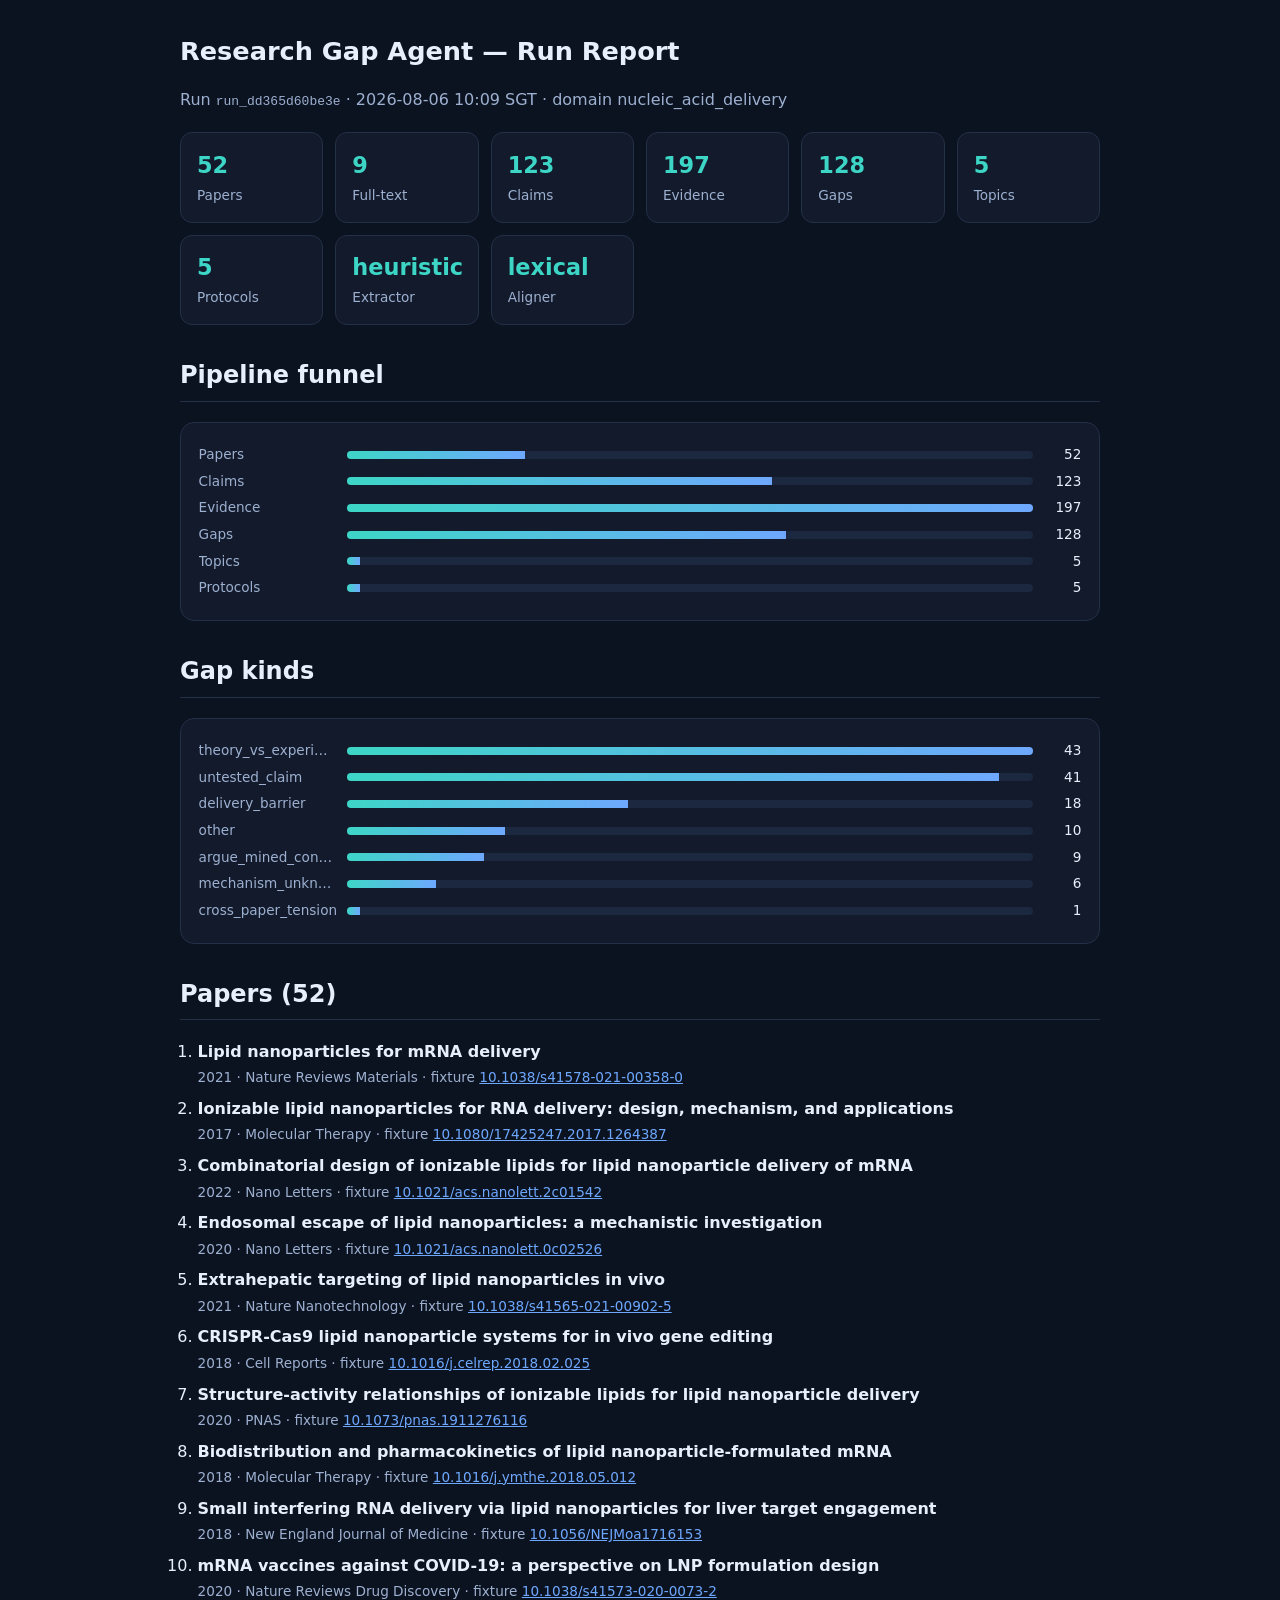
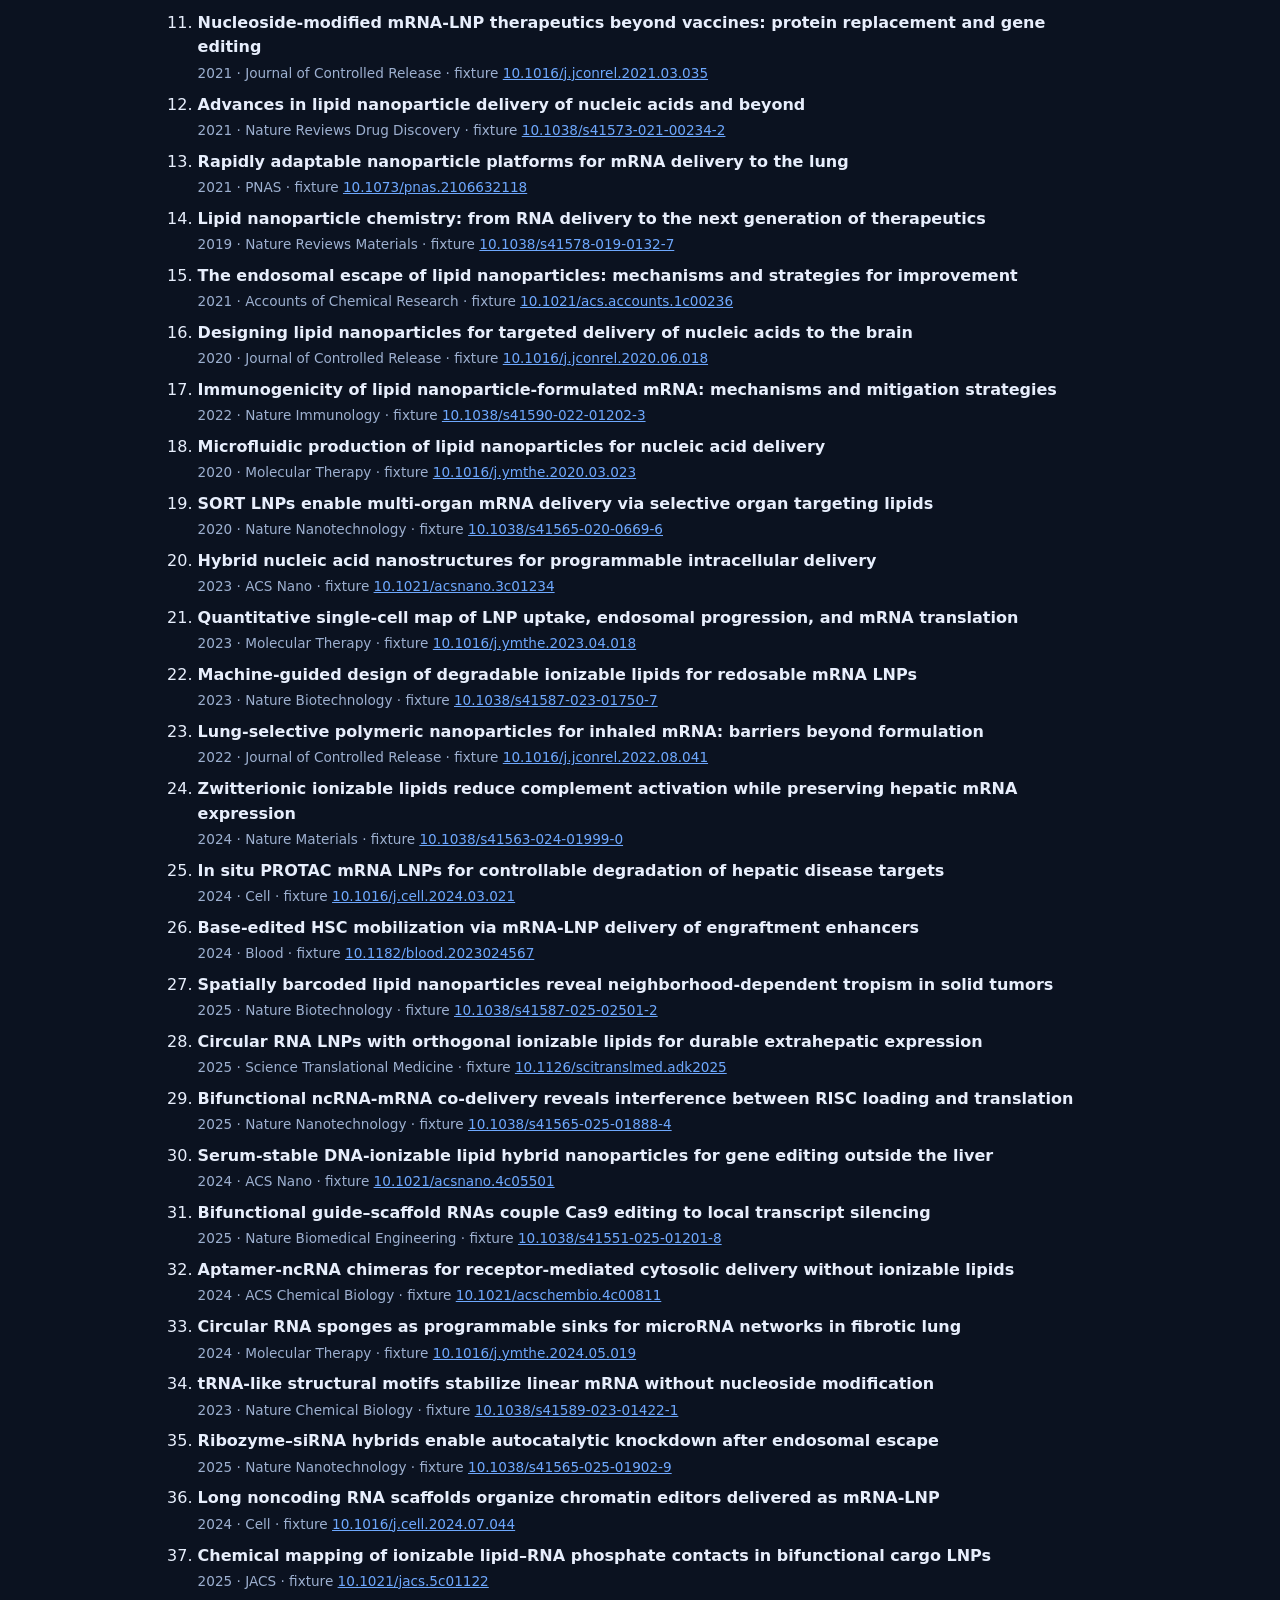
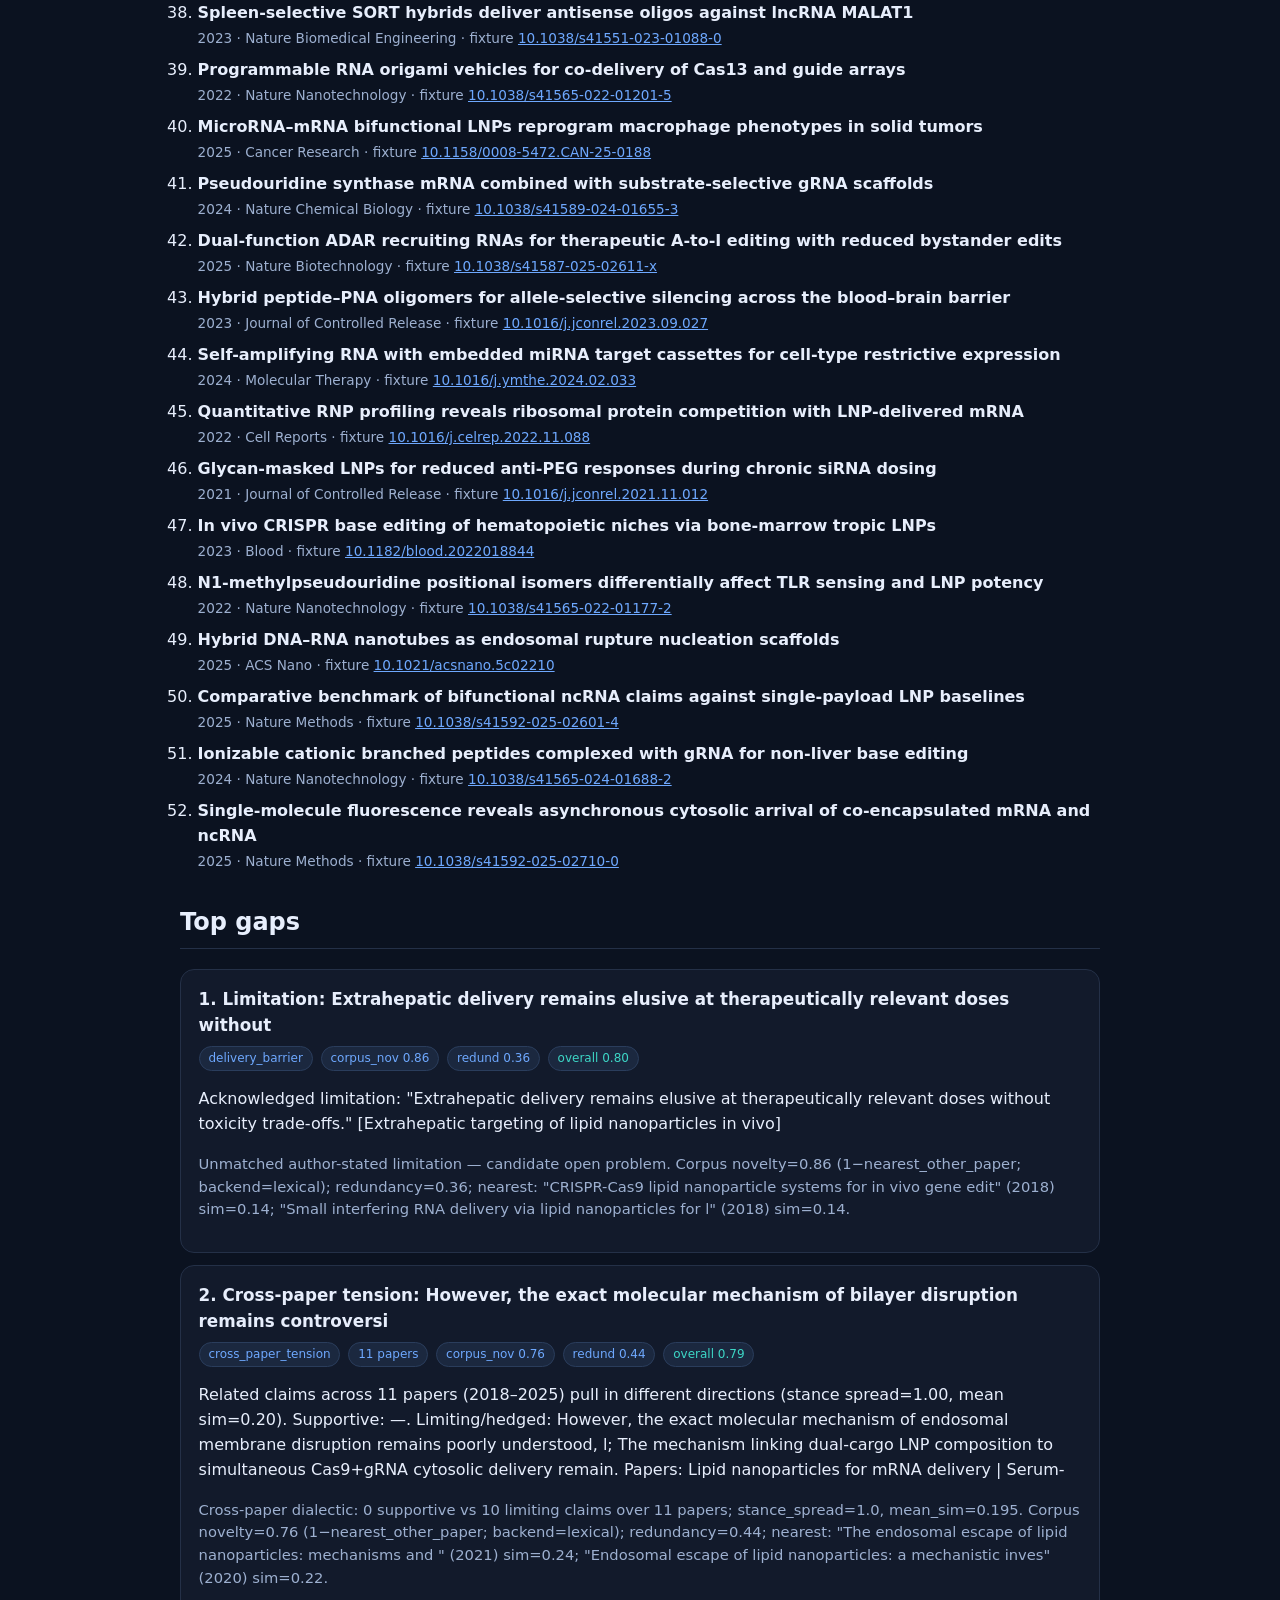
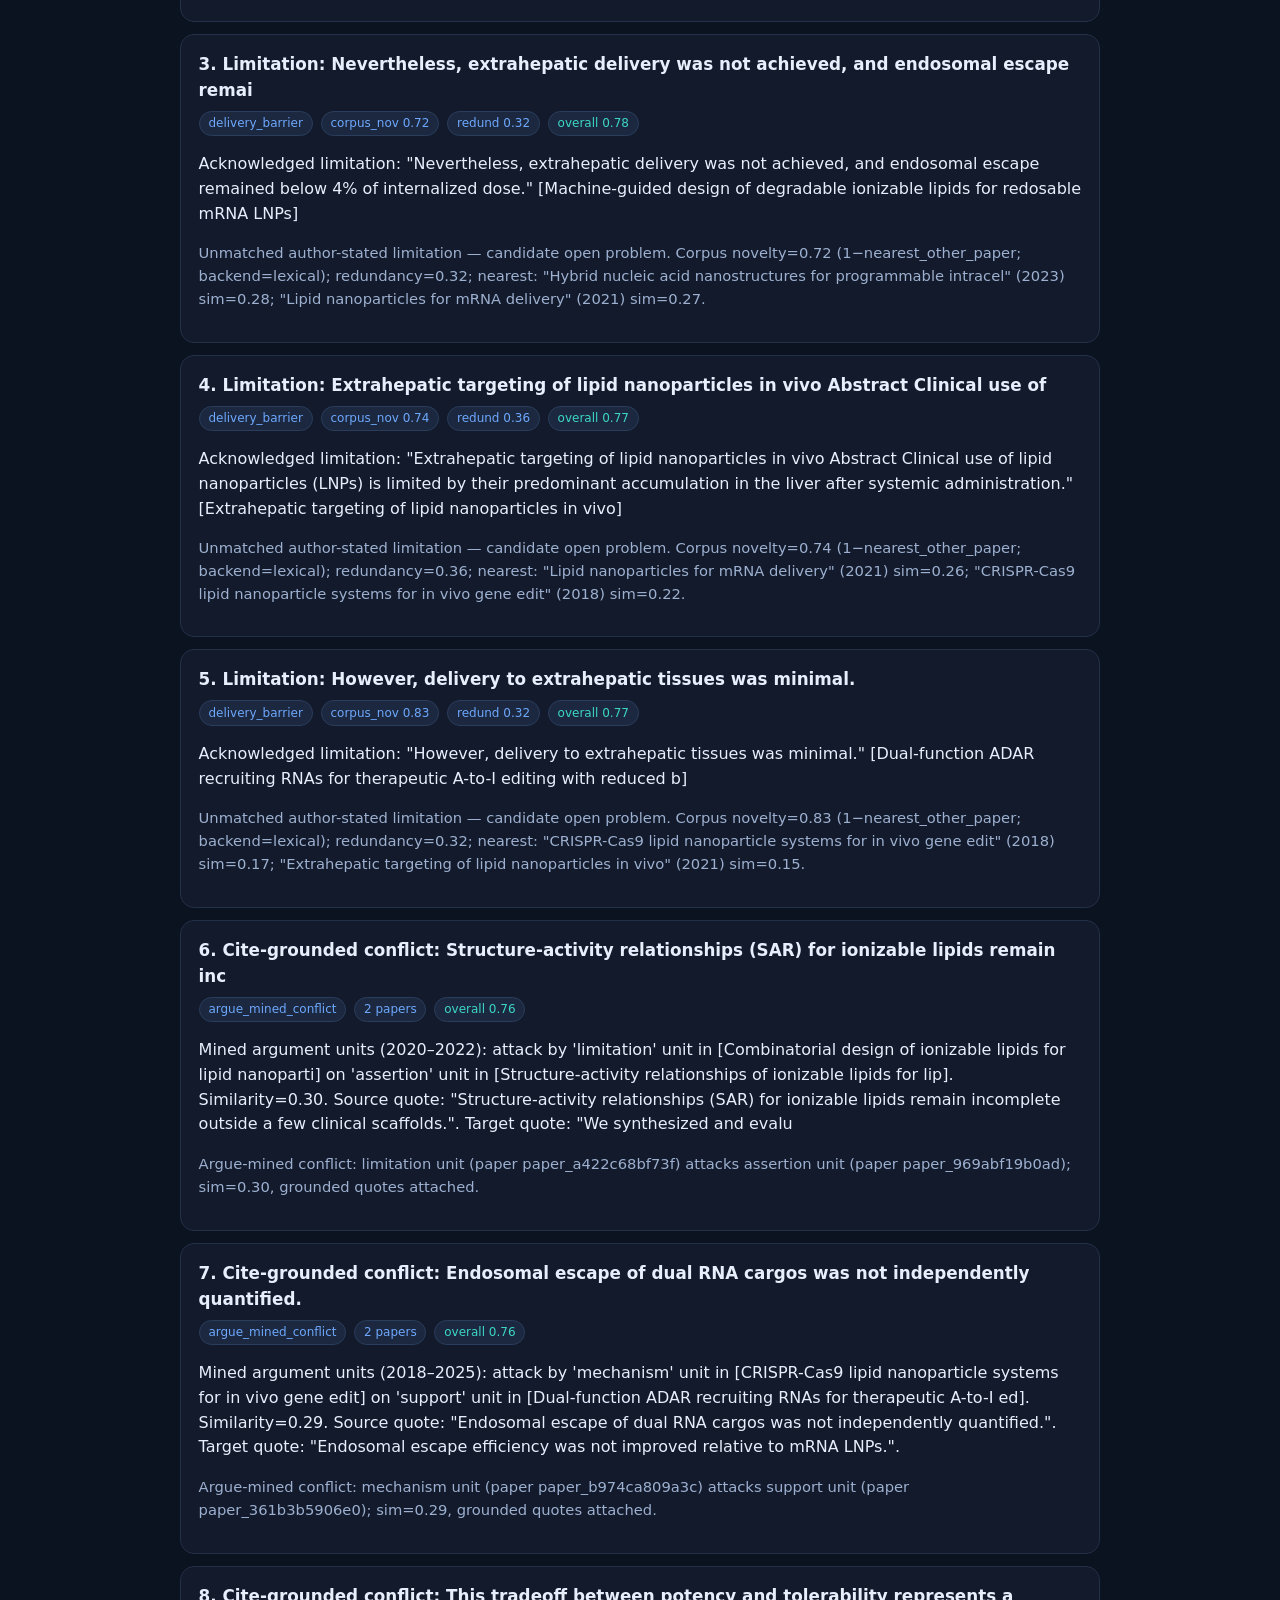
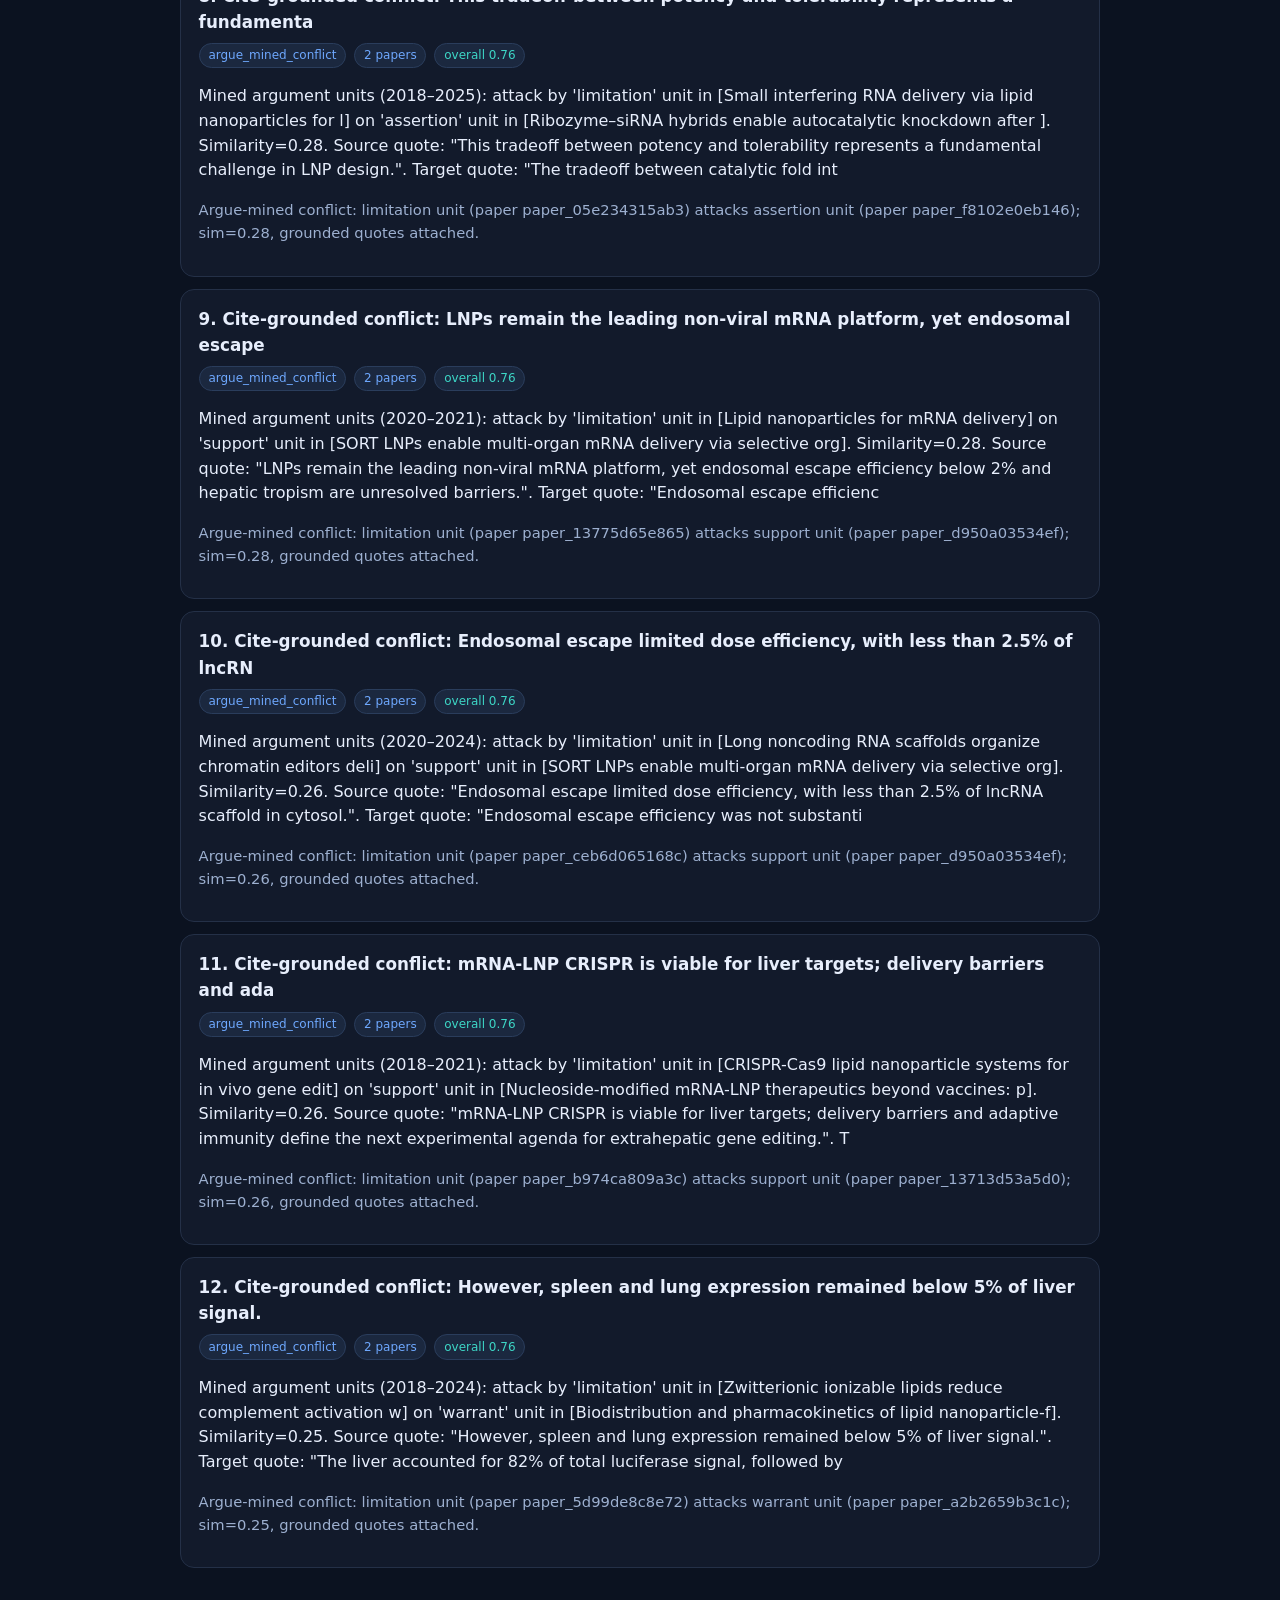
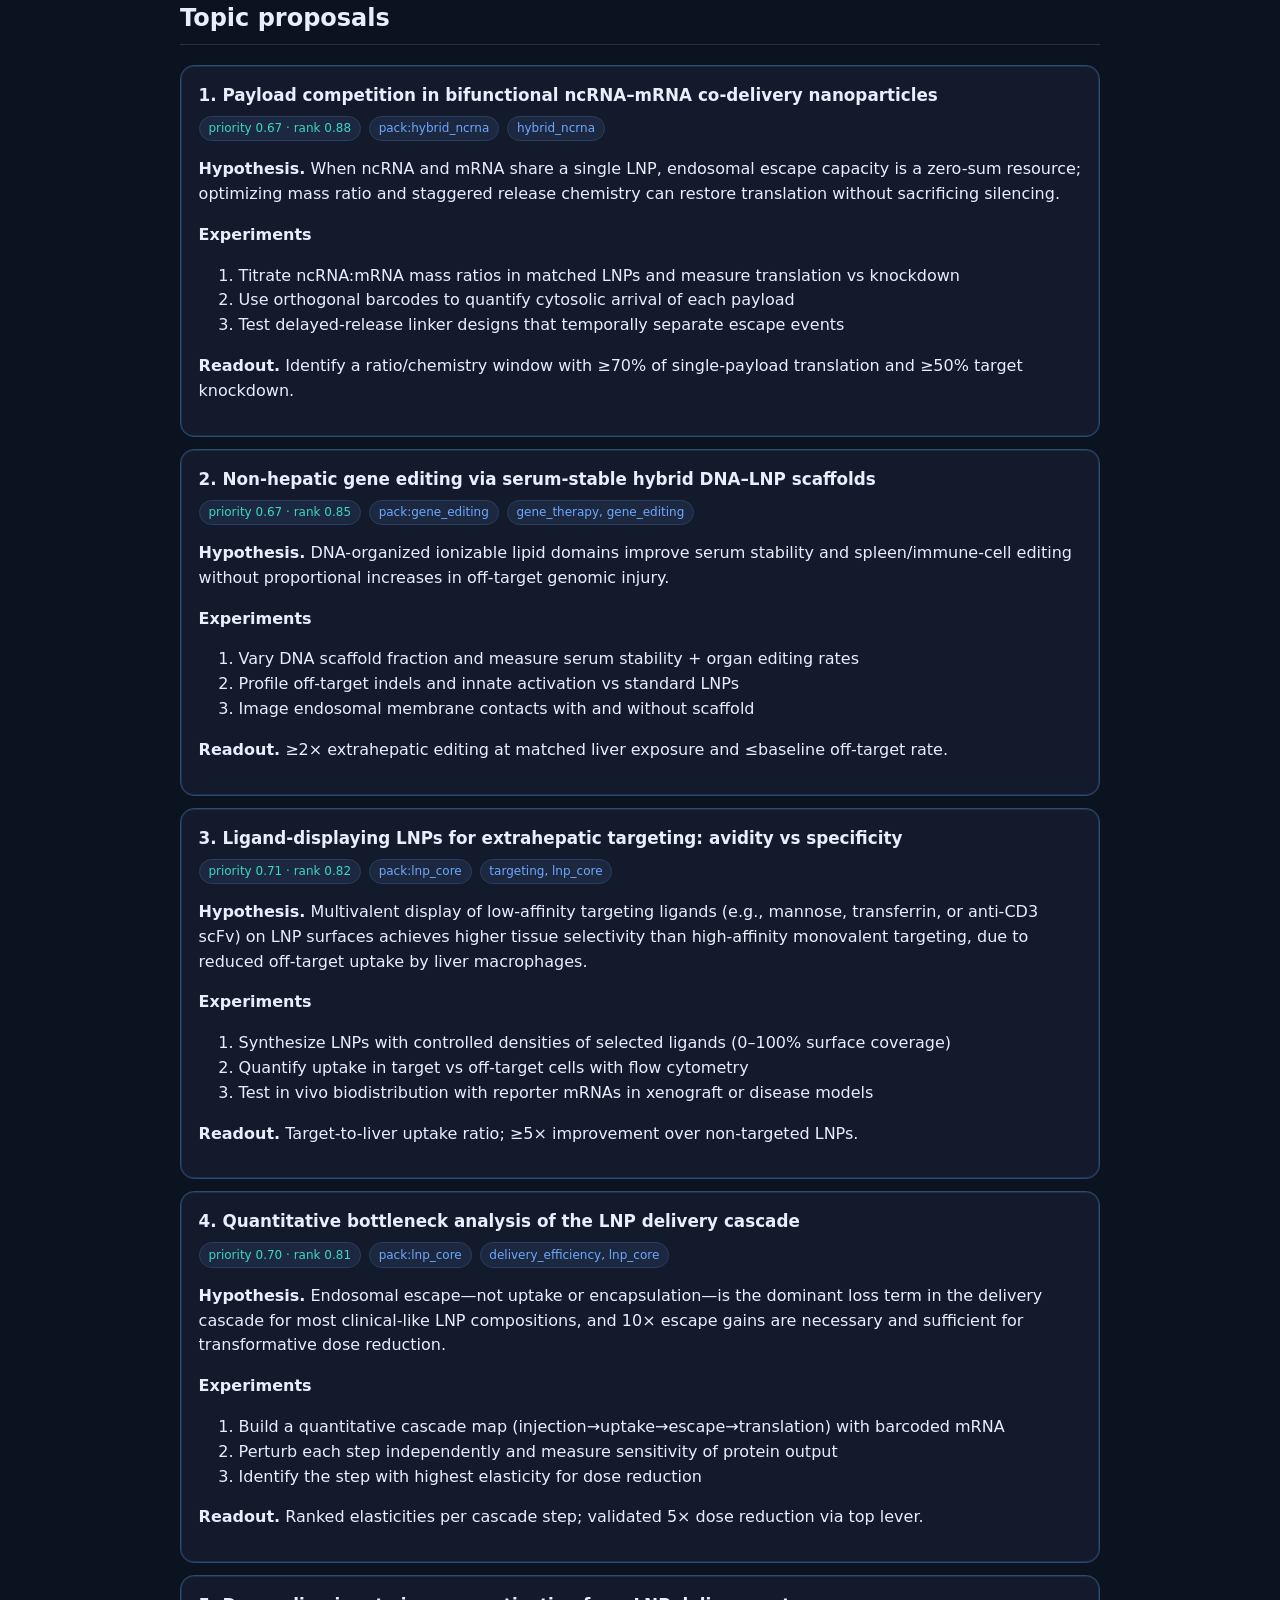
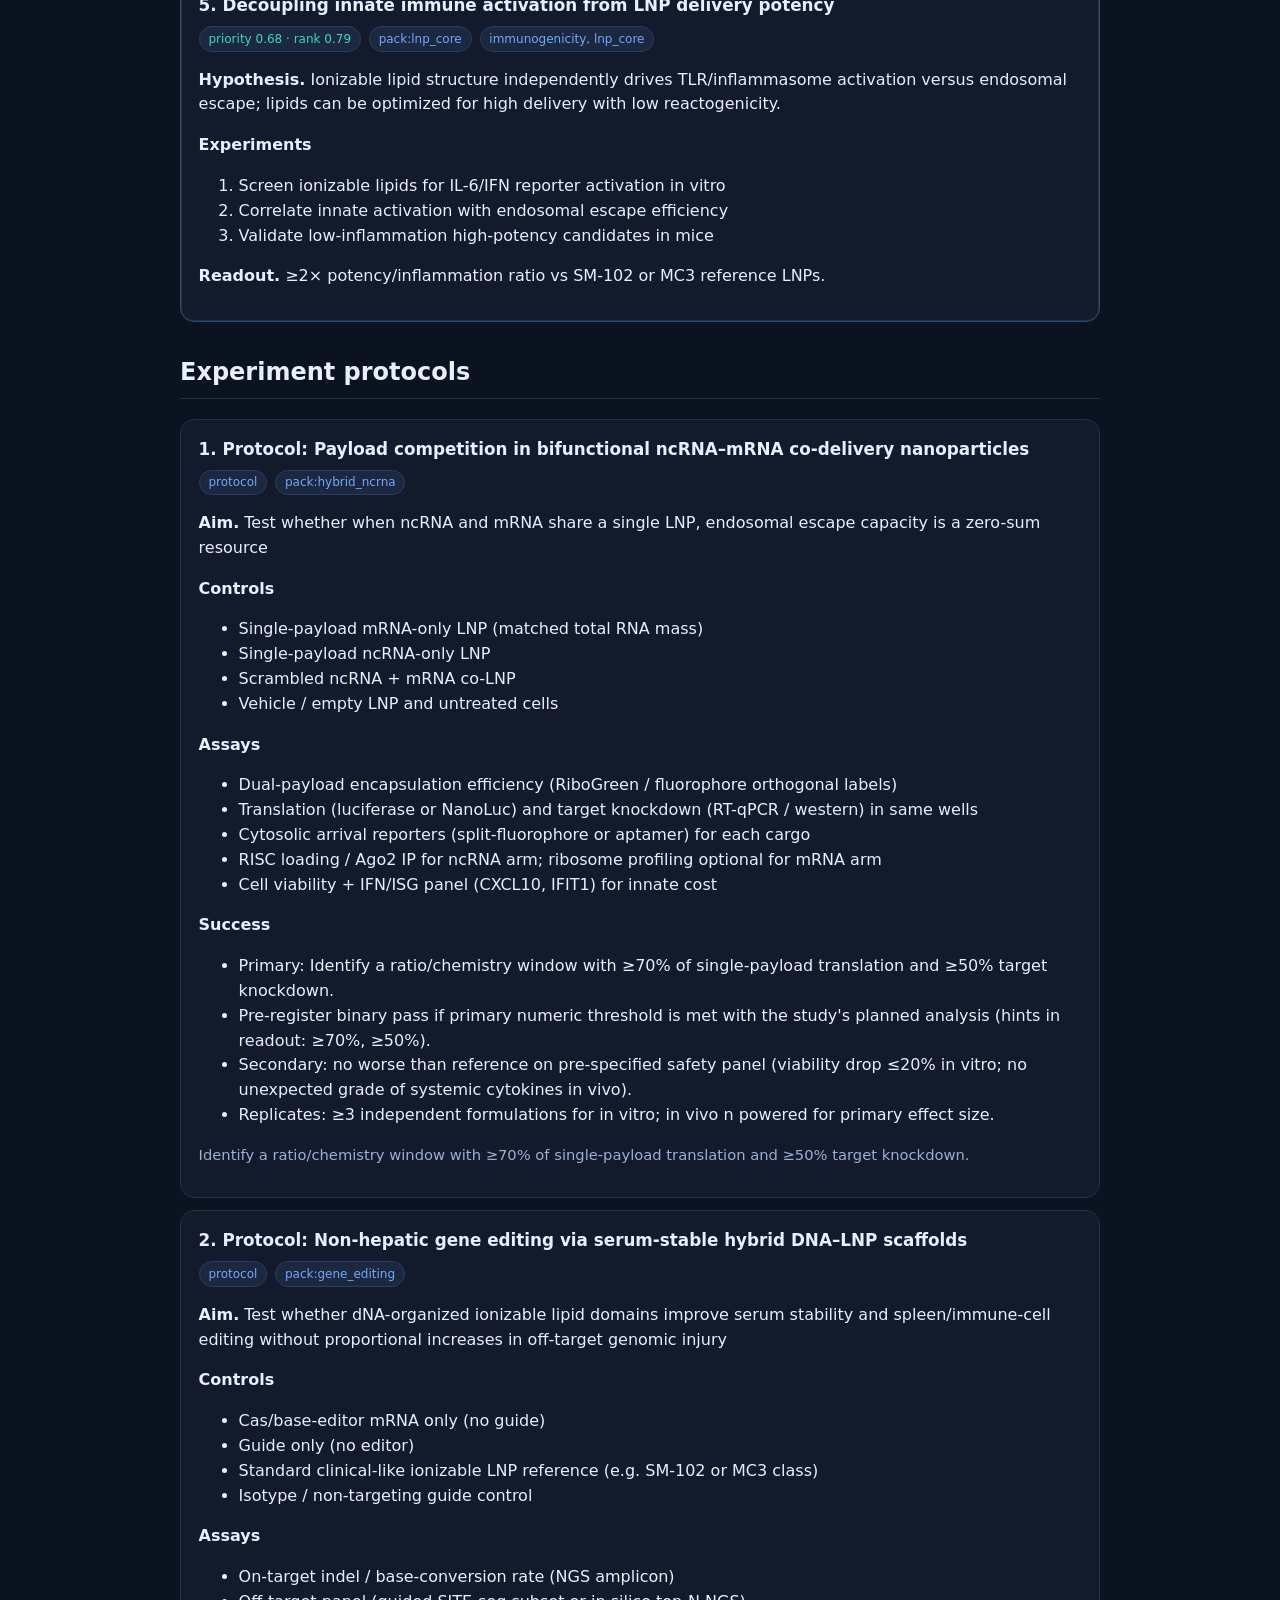
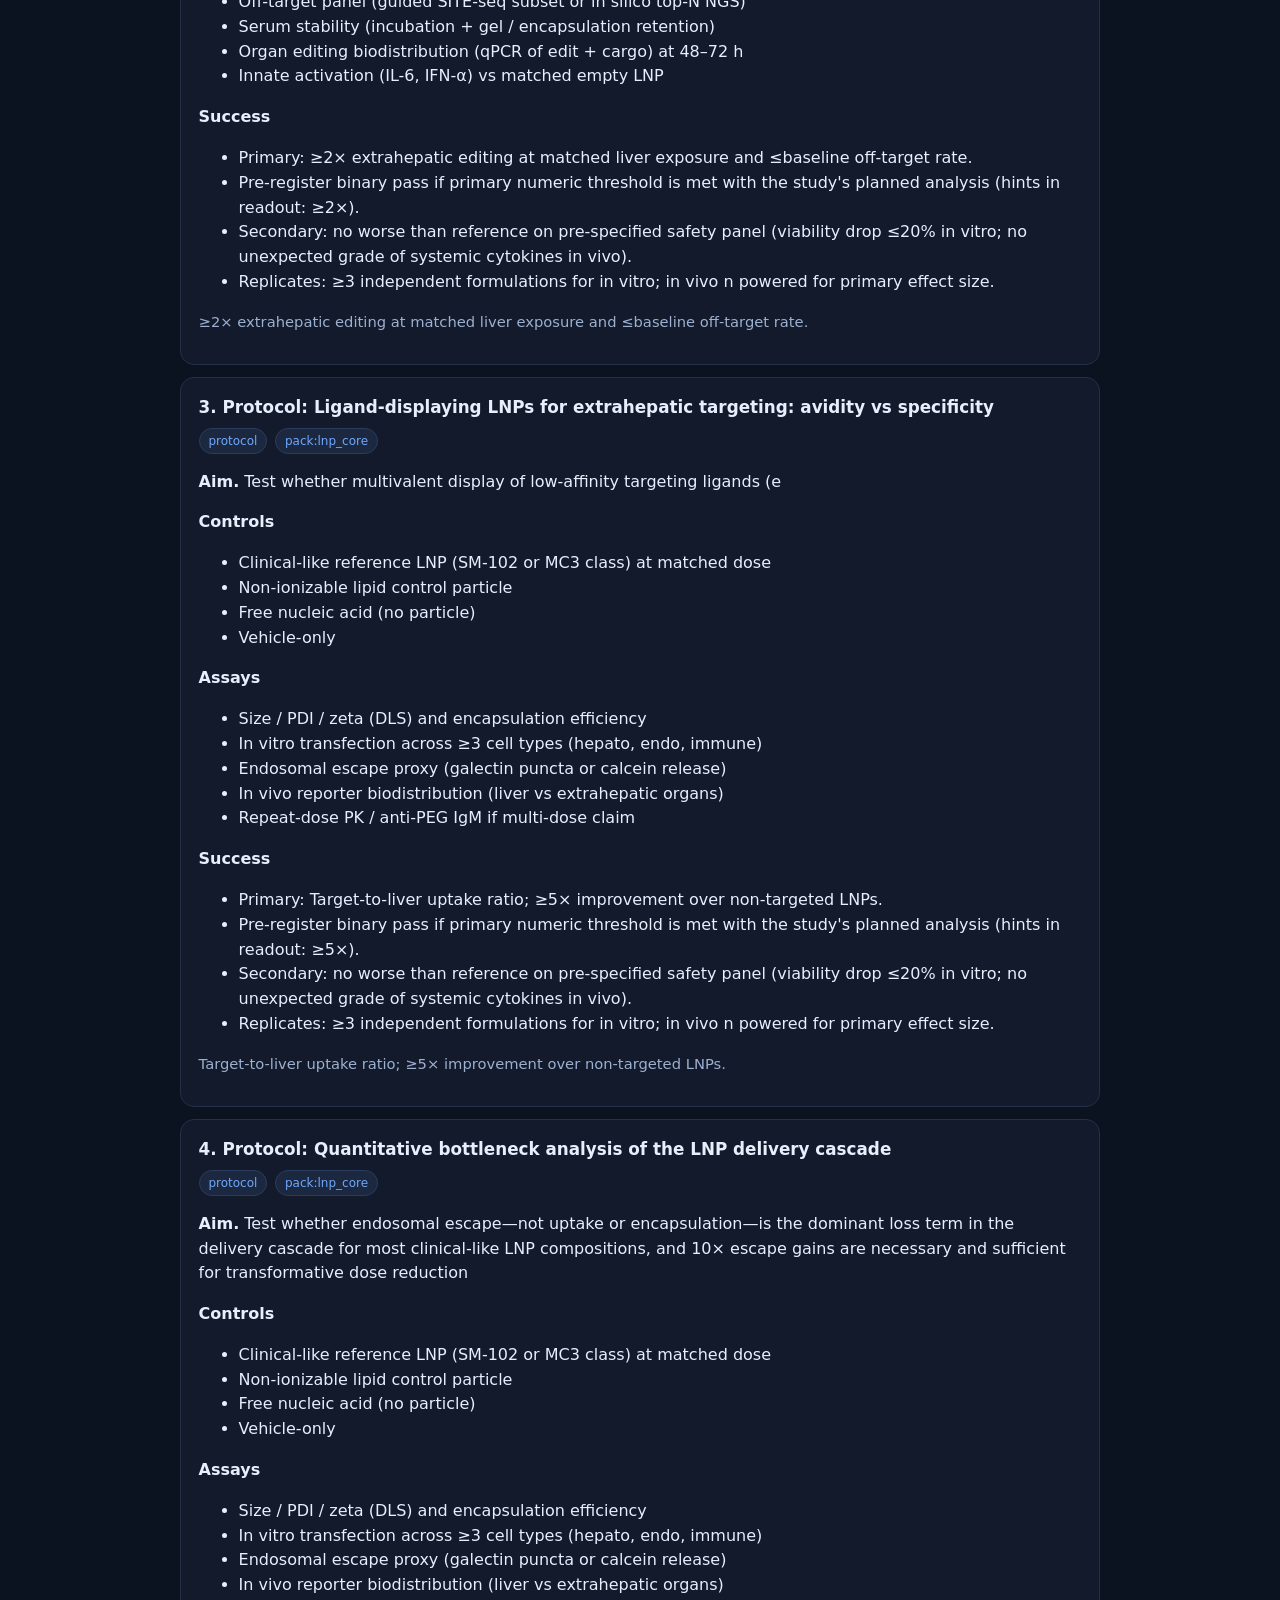
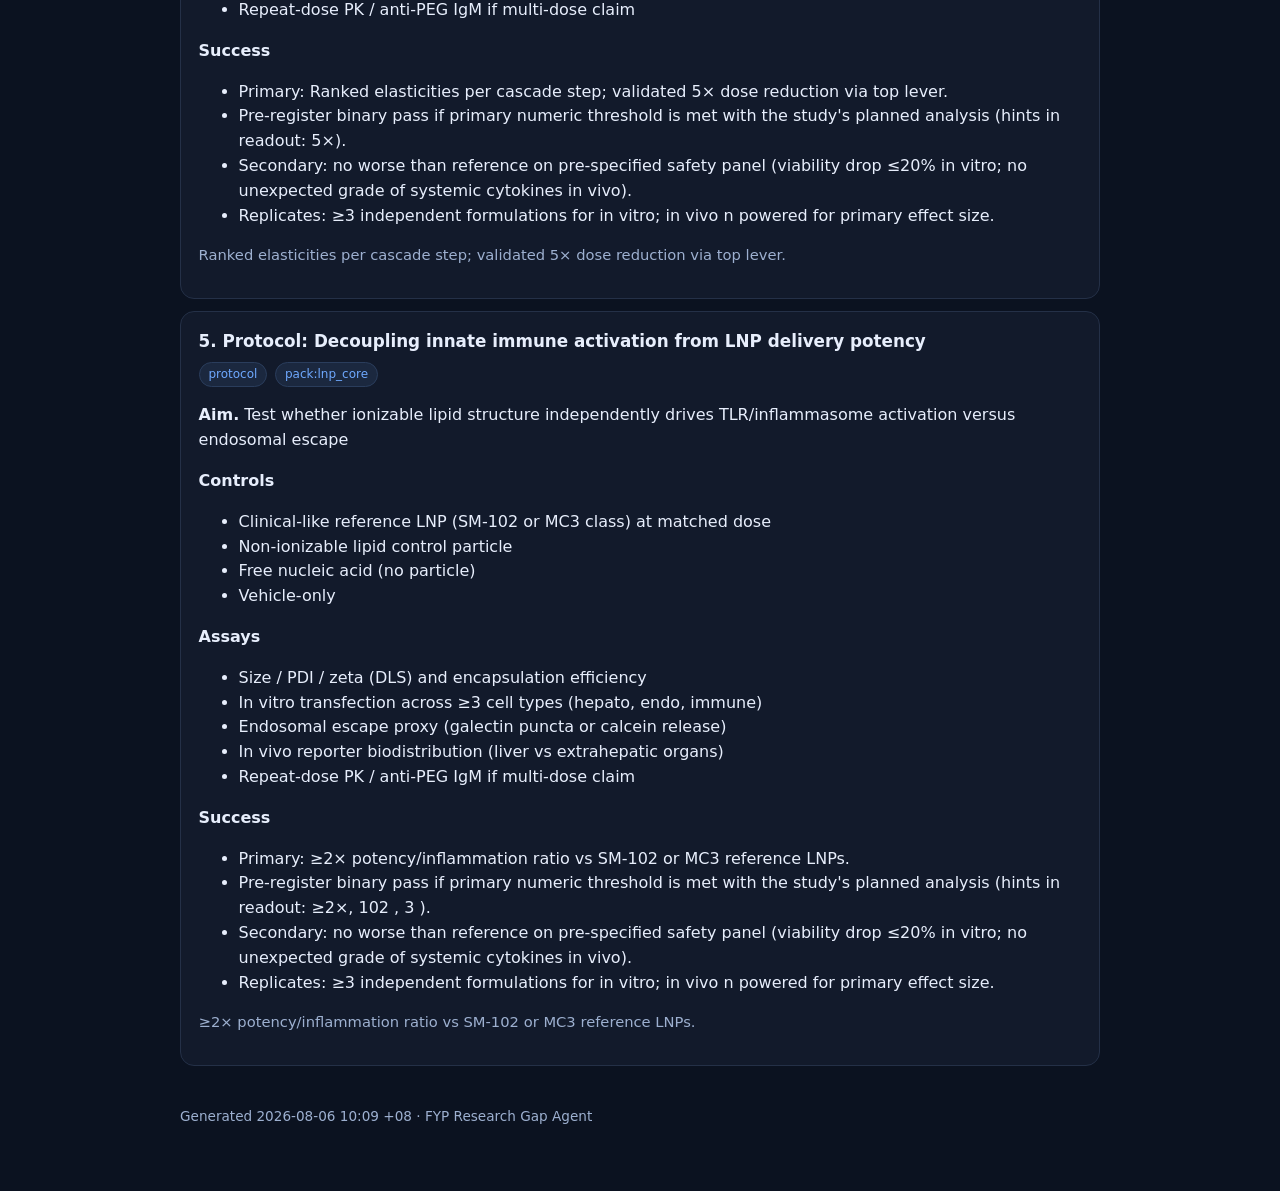
==== commit 77665ea2: "feat(s3): full-text PDF depth with sectioned bodies and PDF extract Attach IMRaD full text (9 fixtur" ====
--- a/reports/latest_run.html
+++ b/reports/latest_run.html
@@ -3,7 +3,7 @@
 <head>
 <meta charset="utf-8"/>
 <meta name="viewport" content="width=device-width, initial-scale=1"/>
-<title>Research Gap Agent — run_b2319eacf048</title>
+<title>Research Gap Agent — run_dd365d60be3e</title>
 <style>
   :root {
     --bg: #0b1220; --card: #121a2b; --text: #e7eefc; --muted: #9db0d0;
@@ -51,13 +51,14 @@
 <body>
 <main>
   <h1>Research Gap Agent — Run Report</h1>
-  <p class="sub">Run <code>run_b2319eacf048</code> · 2026-08-03 10:03 SGT · domain nucleic_acid_delivery</p>
+  <p class="sub">Run <code>run_dd365d60be3e</code> · 2026-08-06 10:09 SGT · domain nucleic_acid_delivery</p>
 
   <div class="grid">
     <div class="stat"><b>52</b><span>Papers</span></div>
-    <div class="stat"><b>88</b><span>Claims</span></div>
-    <div class="stat"><b>160</b><span>Evidence</span></div>
-    <div class="stat"><b>104</b><span>Gaps</span></div>
+    <div class="stat"><b>9</b><span>Full-text</span></div>
+    <div class="stat"><b>123</b><span>Claims</span></div>
+    <div class="stat"><b>197</b><span>Evidence</span></div>
+    <div class="stat"><b>128</b><span>Gaps</span></div>
     <div class="stat"><b>5</b><span>Topics</span></div>
     <div class="stat"><b>5</b><span>Protocols</span></div>
     <div class="stat"><b>heuristic</b><span>Extractor</span></div>
@@ -65,19 +66,20 @@
   </div>
 
   <h2>Pipeline funnel</h2>
-  <div class="card"><div class="bar-row"><span class="bar-label">Papers</span><div class="bar-track"><div class="bar-fill" style="width:32%"></div></div><span class="bar-n">52</span></div>
-<div class="bar-row"><span class="bar-label">Claims</span><div class="bar-track"><div class="bar-fill" style="width:55%"></div></div><span class="bar-n">88</span></div>
-<div class="bar-row"><span class="bar-label">Evidence</span><div class="bar-track"><div class="bar-fill" style="width:100%"></div></div><span class="bar-n">160</span></div>
-<div class="bar-row"><span class="bar-label">Gaps</span><div class="bar-track"><div class="bar-fill" style="width:65%"></div></div><span class="bar-n">104</span></div>
-<div class="bar-row"><span class="bar-label">Topics</span><div class="bar-track"><div class="bar-fill" style="width:3%"></div></div><span class="bar-n">5</span></div>
-<div class="bar-row"><span class="bar-label">Protocols</span><div class="bar-track"><div class="bar-fill" style="width:3%"></div></div><span class="bar-n">5</span></div></div>
+  <div class="card"><div class="bar-row"><span class="bar-label">Papers</span><div class="bar-track"><div class="bar-fill" style="width:26%"></div></div><span class="bar-n">52</span></div>
+<div class="bar-row"><span class="bar-label">Claims</span><div class="bar-track"><div class="bar-fill" style="width:62%"></div></div><span class="bar-n">123</span></div>
+<div class="bar-row"><span class="bar-label">Evidence</span><div class="bar-track"><div class="bar-fill" style="width:100%"></div></div><span class="bar-n">197</span></div>
+<div class="bar-row"><span class="bar-label">Gaps</span><div class="bar-track"><div class="bar-fill" style="width:64%"></div></div><span class="bar-n">128</span></div>
+<div class="bar-row"><span class="bar-label">Topics</span><div class="bar-track"><div class="bar-fill" style="width:2%"></div></div><span class="bar-n">5</span></div>
+<div class="bar-row"><span class="bar-label">Protocols</span><div class="bar-track"><div class="bar-fill" style="width:2%"></div></div><span class="bar-n">5</span></div></div>
 
   <h2>Gap kinds</h2>
-  <div class="card"><div class="bar-row"><span class="bar-label">theory_vs_experiment</span><div class="bar-track"><div class="bar-fill" style="width:100%"></div></div><span class="bar-n">36</span></div>
-<div class="bar-row"><span class="bar-label">untested_claim</span><div class="bar-track"><div class="bar-fill" style="width:88%"></div></div><span class="bar-n">32</span></div>
-<div class="bar-row"><span class="bar-label">delivery_barrier</span><div class="bar-track"><div class="bar-fill" style="width:52%"></div></div><span class="bar-n">19</span></div>
-<div class="bar-row"><span class="bar-label">other</span><div class="bar-track"><div class="bar-fill" style="width:30%"></div></div><span class="bar-n">11</span></div>
-<div class="bar-row"><span class="bar-label">mechanism_unknown</span><div class="bar-track"><div class="bar-fill" style="width:13%"></div></div><span class="bar-n">5</span></div>
+  <div class="card"><div class="bar-row"><span class="bar-label">theory_vs_experiment</span><div class="bar-track"><div class="bar-fill" style="width:100%"></div></div><span class="bar-n">43</span></div>
+<div class="bar-row"><span class="bar-label">untested_claim</span><div class="bar-track"><div class="bar-fill" style="width:95%"></div></div><span class="bar-n">41</span></div>
+<div class="bar-row"><span class="bar-label">delivery_barrier</span><div class="bar-track"><div class="bar-fill" style="width:41%"></div></div><span class="bar-n">18</span></div>
+<div class="bar-row"><span class="bar-label">other</span><div class="bar-track"><div class="bar-fill" style="width:23%"></div></div><span class="bar-n">10</span></div>
+<div class="bar-row"><span class="bar-label">argue_mined_conflict</span><div class="bar-track"><div class="bar-fill" style="width:20%"></div></div><span class="bar-n">9</span></div>
+<div class="bar-row"><span class="bar-label">mechanism_unknown</span><div class="bar-track"><div class="bar-fill" style="width:13%"></div></div><span class="bar-n">6</span></div>
 <div class="bar-row"><span class="bar-label">cross_paper_tension</span><div class="bar-track"><div class="bar-fill" style="width:2%"></div></div><span class="bar-n">1</span></div></div>
 
   <h2>Papers (52)</h2>
@@ -87,107 +89,107 @@
 
   <h2>Top gaps</h2>
   <article class="card">
-  <h3>1. Untested: We hypothesized that bifunctional designs displaying both endosomal-disrupting p</h3>
-  <div class="tags"><span class="tag">untested_claim</span>
-  
-  <span class="tag">corpus_nov 0.76</span><span class="tag">redund 0.32</span>
+  <h3>1. Limitation: Extrahepatic delivery remains elusive at therapeutically relevant doses without </h3>
+  <div class="tags"><span class="tag">delivery_barrier</span>
+  
+  <span class="tag">corpus_nov 0.86</span><span class="tag">redund 0.36</span>
   <span class="score">overall 0.80</span></div>
-  <p>Claim without matching experimental evidence: &quot;We hypothesized that bifunctional designs displaying both endosomal-disrupting peptides and tissue-targeting aptamers would outperform LNPs in extrahe&quot; [Hybrid nucleic acid nanostructures for programmable intracellular delivery]</p>
-  <p class="muted">Claim confidence 0.55, best evidence sim 0.04 (lexical). Claim type=theory, kind=untested_claim. Corpus novelty=0.76 (1−nearest_other_paper; backend=lexical); redundancy=0.32; nearest: &quot;Bifunctional ncRNA-mRNA co-delivery reveals interference bet&quot; (2025) sim=0.24; &quot;The endosomal escape of lipid nanoparticles: mechanisms and &quot; (2021) sim=0.22.</p>
+  <p>Acknowledged limitation: &quot;Extrahepatic delivery remains elusive at therapeutically relevant doses without toxicity trade-offs.&quot; [Extrahepatic targeting of lipid nanoparticles in vivo]</p>
+  <p class="muted">Unmatched author-stated limitation — candidate open problem. Corpus novelty=0.86 (1−nearest_other_paper; backend=lexical); redundancy=0.36; nearest: &quot;CRISPR-Cas9 lipid nanoparticle systems for in vivo gene edit&quot; (2018) sim=0.14; &quot;Small interfering RNA delivery via lipid nanoparticles for l&quot; (2018) sim=0.14.</p>
 </article><article class="card">
   <h3>2. Cross-paper tension: However, the exact molecular mechanism of bilayer disruption remains controversi</h3>
   <div class="tags"><span class="tag">cross_paper_tension</span>
-  <span class="tag">10 papers</span>
-  <span class="tag">corpus_nov 0.74</span><span class="tag">redund 0.47</span>
-  <span class="score">overall 0.78</span></div>
-  <p>Related claims across 10 papers (2020–2025) pull in different directions (stance spread=1.00, mean sim=0.20). Supportive: —. Limiting/hedged: However, the molecular mechanism linking SORT lipid charge to corona composition remains poorly unde; However, the exact molecular mechanism of bilayer disruption remains controversial, and direct cryo-. Papers: Bifunctional guide–scaffold RNAs couple Cas9 e</p>
-  <p class="muted">Cross-paper dialectic: 0 supportive vs 9 limiting claims over 10 papers; stance_spread=1.0, mean_sim=0.203. Corpus novelty=0.74 (1−nearest_other_paper; backend=lexical); redundancy=0.47; nearest: &quot;Lipid nanoparticles for mRNA delivery&quot; (2021) sim=0.26; &quot;CRISPR-Cas9 lipid nanoparticle systems for in vivo gene edit&quot; (2018) sim=0.25.</p>
+  <span class="tag">11 papers</span>
+  <span class="tag">corpus_nov 0.76</span><span class="tag">redund 0.44</span>
+  <span class="score">overall 0.79</span></div>
+  <p>Related claims across 11 papers (2018–2025) pull in different directions (stance spread=1.00, mean sim=0.20). Supportive: —. Limiting/hedged: However, the exact molecular mechanism of endosomal membrane disruption remains poorly understood, l; The mechanism linking dual-cargo LNP composition to simultaneous Cas9+gRNA cytosolic delivery remain. Papers: Lipid nanoparticles for mRNA delivery | Serum-</p>
+  <p class="muted">Cross-paper dialectic: 0 supportive vs 10 limiting claims over 11 papers; stance_spread=1.0, mean_sim=0.195. Corpus novelty=0.76 (1−nearest_other_paper; backend=lexical); redundancy=0.44; nearest: &quot;The endosomal escape of lipid nanoparticles: mechanisms and &quot; (2021) sim=0.24; &quot;Endosomal escape of lipid nanoparticles: a mechanistic inves&quot; (2020) sim=0.22.</p>
 </article><article class="card">
   <h3>3. Limitation: Nevertheless, extrahepatic delivery was not achieved, and endosomal escape remai</h3>
   <div class="tags"><span class="tag">delivery_barrier</span>
   
-  <span class="tag">corpus_nov 0.72</span><span class="tag">redund 0.45</span>
+  <span class="tag">corpus_nov 0.72</span><span class="tag">redund 0.32</span>
   <span class="score">overall 0.78</span></div>
   <p>Acknowledged limitation: &quot;Nevertheless, extrahepatic delivery was not achieved, and endosomal escape remained below 4% of internalized dose.&quot; [Machine-guided design of degradable ionizable lipids for redosable mRNA LNPs]</p>
-  <p class="muted">Unmatched author-stated limitation — candidate open problem. Corpus novelty=0.72 (1−nearest_other_paper; backend=lexical); redundancy=0.45; nearest: &quot;Hybrid nucleic acid nanostructures for programmable intracel&quot; (2023) sim=0.28; &quot;Lipid nanoparticles for mRNA delivery&quot; (2021) sim=0.27.</p>
-</article><article class="card">
-  <h3>4. Limitation: Extrahepatic targeting of lipid nanoparticles in vivo  Clinical use of lipid nan</h3>
-  <div class="tags"><span class="tag">delivery_barrier</span>
-  
-  <span class="tag">corpus_nov 0.73</span><span class="tag">redund 0.39</span>
+  <p class="muted">Unmatched author-stated limitation — candidate open problem. Corpus novelty=0.72 (1−nearest_other_paper; backend=lexical); redundancy=0.32; nearest: &quot;Hybrid nucleic acid nanostructures for programmable intracel&quot; (2023) sim=0.28; &quot;Lipid nanoparticles for mRNA delivery&quot; (2021) sim=0.27.</p>
+</article><article class="card">
+  <h3>4. Limitation: Extrahepatic targeting of lipid nanoparticles in vivo  Abstract Clinical use of </h3>
+  <div class="tags"><span class="tag">delivery_barrier</span>
+  
+  <span class="tag">corpus_nov 0.74</span><span class="tag">redund 0.36</span>
   <span class="score">overall 0.77</span></div>
-  <p>Acknowledged limitation: &quot;Extrahepatic targeting of lipid nanoparticles in vivo  Clinical use of lipid nanoparticles (LNPs) is limited by their predominant accumulation in the liver after systemic administration.&quot; [Extrahepatic targeting of lipid nanoparticles in vivo]</p>
-  <p class="muted">Unmatched author-stated limitation — candidate open problem. Corpus novelty=0.73 (1−nearest_other_paper; backend=lexical); redundancy=0.39; nearest: &quot;Lipid nanoparticles for mRNA delivery&quot; (2021) sim=0.27; &quot;CRISPR-Cas9 lipid nanoparticle systems for in vivo gene edit&quot; (2018) sim=0.23.</p>
+  <p>Acknowledged limitation: &quot;Extrahepatic targeting of lipid nanoparticles in vivo  Abstract Clinical use of lipid nanoparticles (LNPs) is limited by their predominant accumulation in the liver after systemic administration.&quot; [Extrahepatic targeting of lipid nanoparticles in vivo]</p>
+  <p class="muted">Unmatched author-stated limitation — candidate open problem. Corpus novelty=0.74 (1−nearest_other_paper; backend=lexical); redundancy=0.36; nearest: &quot;Lipid nanoparticles for mRNA delivery&quot; (2021) sim=0.26; &quot;CRISPR-Cas9 lipid nanoparticle systems for in vivo gene edit&quot; (2018) sim=0.22.</p>
 </article><article class="card">
   <h3>5. Limitation: However, delivery to extrahepatic tissues was minimal.</h3>
   <div class="tags"><span class="tag">delivery_barrier</span>
   
-  <span class="tag">corpus_nov 0.83</span><span class="tag">redund 0.38</span>
+  <span class="tag">corpus_nov 0.83</span><span class="tag">redund 0.32</span>
   <span class="score">overall 0.77</span></div>
   <p>Acknowledged limitation: &quot;However, delivery to extrahepatic tissues was minimal.&quot; [Dual-function ADAR recruiting RNAs for therapeutic A-to-I editing with reduced b]</p>
-  <p class="muted">Unmatched author-stated limitation — candidate open problem. Corpus novelty=0.83 (1−nearest_other_paper; backend=lexical); redundancy=0.38; nearest: &quot;CRISPR-Cas9 lipid nanoparticle systems for in vivo gene edit&quot; (2018) sim=0.17; &quot;Extrahepatic targeting of lipid nanoparticles in vivo&quot; (2021) sim=0.15.</p>
-</article><article class="card">
-  <h3>6. Gap: Here, we review the design principles of LNPs, their st vs We identify several key gaps: the exact mechanism of en</h3>
-  <div class="tags"><span class="tag">theory_vs_experiment</span>
-  
-  <span class="tag">corpus_nov 0.71</span><span class="tag">redund 0.72</span>
-  <span class="score">overall 0.75</span></div>
-  <p>Claim vs limitation: &quot;Here, we review the design principles of LNPs, their structure-activity relationships, and emerging &quot; vs &quot;We identify several key gaps: the exact mechanism of endosomal escape remains controversial, extrahe&quot; [Lipid nanoparticles for mRNA delivery]</p>
-  <p class="muted">Claim confidence 0.55, best evidence sim 0.15 (lexical). Claim type=theory, kind=theory_vs_experiment. Corpus novelty=0.71 (1−nearest_other_paper; backend=lexical); redundancy=0.72; nearest: &quot;The endosomal escape of lipid nanoparticles: mechanisms and &quot; (2021) sim=0.29; &quot;Endosomal escape of lipid nanoparticles: a mechanistic inves&quot; (2020) sim=0.27.</p>
-</article><article class="card">
-  <h3>7. Limitation: Results indicate cytosolic RNP competition is a post-escape bottleneck distinct </h3>
-  <div class="tags"><span class="tag">delivery_barrier</span>
-  
-  <span class="tag">corpus_nov 0.83</span><span class="tag">redund 0.25</span>
-  <span class="score">overall 0.74</span></div>
-  <p>Acknowledged limitation: &quot;Results indicate cytosolic RNP competition is a post-escape bottleneck distinct from endosomal escape.&quot; [Quantitative RNP profiling reveals ribosomal protein competition with LNP-delive]</p>
-  <p class="muted">Unmatched author-stated limitation — candidate open problem. Corpus novelty=0.83 (1−nearest_other_paper; backend=lexical); redundancy=0.25; nearest: &quot;The endosomal escape of lipid nanoparticles: mechanisms and &quot; (2021) sim=0.17; &quot;Aptamer-ncRNA chimeras for receptor-mediated cytosolic deliv&quot; (2024) sim=0.15.</p>
-</article><article class="card">
-  <h3>8. Limitation: These findings underscore the need for fundamental advances in understanding nan</h3>
-  <div class="tags"><span class="tag">delivery_barrier</span>
-  
-  <span class="tag">corpus_nov 0.80</span><span class="tag">redund 0.39</span>
-  <span class="score">overall 0.73</span></div>
-  <p>Acknowledged limitation: &quot;These findings underscore the need for fundamental advances in understanding nano-bio interactions to achieve extrahepatic targeting.&quot; [Extrahepatic targeting of lipid nanoparticles in vivo]</p>
-  <p class="muted">Unmatched author-stated limitation — candidate open problem. Corpus novelty=0.80 (1−nearest_other_paper; backend=lexical); redundancy=0.39; nearest: &quot;CRISPR-Cas9 lipid nanoparticle systems for in vivo gene edit&quot; (2018) sim=0.20; &quot;Lipid nanoparticles for mRNA delivery&quot; (2021) sim=0.18.</p>
-</article><article class="card">
-  <h3>9. Limitation: A major barrier is manufacturing long structured RNA at clinical purity.</h3>
-  <div class="tags"><span class="tag">delivery_barrier</span>
-  
-  <span class="tag">corpus_nov 0.87</span><span class="tag">redund 0.25</span>
-  <span class="score">overall 0.73</span></div>
-  <p>Acknowledged limitation: &quot;A major barrier is manufacturing long structured RNA at clinical purity.&quot; [Long noncoding RNA scaffolds organize chromatin editors delivered as mRNA-LNP]</p>
-  <p class="muted">Unmatched author-stated limitation — candidate open problem. Corpus novelty=0.87 (1−nearest_other_paper; backend=lexical); redundancy=0.25; nearest: &quot;Serum-stable DNA-ionizable lipid hybrid nanoparticles for ge&quot; (2024) sim=0.13; &quot;Hybrid nucleic acid nanostructures for programmable intracel&quot; (2023) sim=0.12.</p>
-</article><article class="card">
-  <h3>10. Untested: We propose ribosome dwell time modulates endosomal TLR exposure via altered unpa</h3>
-  <div class="tags"><span class="tag">untested_claim</span>
-  
-  <span class="tag">corpus_nov 0.85</span><span class="tag">redund 0.27</span>
-  <span class="score">overall 0.73</span></div>
-  <p>Claim without matching experimental evidence: &quot;We propose ribosome dwell time modulates endosomal TLR exposure via altered unpackaging kinetics.&quot; [N1-methylpseudouridine positional isomers differentially affect TLR sensing and ]</p>
-  <p class="muted">Claim confidence 0.55, best evidence sim 0.07 (lexical). Claim type=mechanism, kind=untested_claim. Corpus novelty=0.85 (1−nearest_other_paper; backend=lexical); redundancy=0.27; nearest: &quot;The endosomal escape of lipid nanoparticles: mechanisms and &quot; (2021) sim=0.15; &quot;Quantitative single-cell map of LNP uptake, endosomal progre&quot; (2023) sim=0.14.</p>
-</article><article class="card">
-  <h3>11. Untested: Important gaps remain: the role of lipid shape in membrane curvature induction d</h3>
-  <div class="tags"><span class="tag">untested_claim</span>
-  
-  <span class="tag">corpus_nov 0.70</span><span class="tag">redund 0.41</span>
-  <span class="score">overall 0.73</span></div>
-  <p>Claim without matching experimental evidence: &quot;Important gaps remain: the role of lipid shape in membrane curvature induction during endosomal escape is poorly characterized, and most SAR studies h&quot; [Structure-activity relationships of ionizable lipids for lipid nanoparticle deli]</p>
-  <p class="muted">Claim confidence 0.47, best evidence sim 0.10 (lexical). Claim type=mechanism, kind=untested_claim. Corpus novelty=0.70 (1−nearest_other_paper; backend=lexical); redundancy=0.41; nearest: &quot;Lipid nanoparticles for mRNA delivery&quot; (2021) sim=0.30; &quot;Lipid nanoparticle chemistry: from RNA delivery to the next &quot; (2019) sim=0.30.</p>
-</article><article class="card">
-  <h3>12. Limitation: Decoupling immunogenicity from delivery remains a major challenge.</h3>
-  <div class="tags"><span class="tag">delivery_barrier</span>
-  
-  <span class="tag">corpus_nov 0.83</span><span class="tag">redund 0.34</span>
-  <span class="score">overall 0.73</span></div>
-  <p>Acknowledged limitation: &quot;Decoupling immunogenicity from delivery remains a major challenge.&quot; [Immunogenicity of lipid nanoparticle-formulated mRNA: mechanisms and mitigation ]</p>
-  <p class="muted">Unmatched author-stated limitation — candidate open problem. Corpus novelty=0.83 (1−nearest_other_paper; backend=lexical); redundancy=0.34; nearest: &quot;Advances in lipid nanoparticle delivery of nucleic acids and&quot; (2021) sim=0.17; &quot;Combinatorial design of ionizable lipids for lipid nanoparti&quot; (2022) sim=0.17.</p>
+  <p class="muted">Unmatched author-stated limitation — candidate open problem. Corpus novelty=0.83 (1−nearest_other_paper; backend=lexical); redundancy=0.32; nearest: &quot;CRISPR-Cas9 lipid nanoparticle systems for in vivo gene edit&quot; (2018) sim=0.17; &quot;Extrahepatic targeting of lipid nanoparticles in vivo&quot; (2021) sim=0.15.</p>
+</article><article class="card">
+  <h3>6. Cite-grounded conflict: Structure-activity relationships (SAR) for ionizable lipids remain inc</h3>
+  <div class="tags"><span class="tag">argue_mined_conflict</span>
+  <span class="tag">2 papers</span>
+  
+  <span class="score">overall 0.76</span></div>
+  <p>Mined argument units (2020–2022): attack by &#x27;limitation&#x27; unit in [Combinatorial design of ionizable lipids for lipid nanoparti] on &#x27;assertion&#x27; unit in [Structure-activity relationships of ionizable lipids for lip]. Similarity=0.30. Source quote: &quot;Structure-activity relationships (SAR) for ionizable lipids remain incomplete outside a few clinical scaffolds.&quot;. Target quote: &quot;We synthesized and evalu</p>
+  <p class="muted">Argue-mined conflict: limitation unit (paper paper_a422c68bf73f) attacks assertion unit (paper paper_969abf19b0ad); sim=0.30, grounded quotes attached.</p>
+</article><article class="card">
+  <h3>7. Cite-grounded conflict: Endosomal escape of dual RNA cargos was not independently quantified.</h3>
+  <div class="tags"><span class="tag">argue_mined_conflict</span>
+  <span class="tag">2 papers</span>
+  
+  <span class="score">overall 0.76</span></div>
+  <p>Mined argument units (2018–2025): attack by &#x27;mechanism&#x27; unit in [CRISPR-Cas9 lipid nanoparticle systems for in vivo gene edit] on &#x27;support&#x27; unit in [Dual-function ADAR recruiting RNAs for therapeutic A-to-I ed]. Similarity=0.29. Source quote: &quot;Endosomal escape of dual RNA cargos was not independently quantified.&quot;. Target quote: &quot;Endosomal escape efficiency was not improved relative to mRNA LNPs.&quot;.</p>
+  <p class="muted">Argue-mined conflict: mechanism unit (paper paper_b974ca809a3c) attacks support unit (paper paper_361b3b5906e0); sim=0.29, grounded quotes attached.</p>
+</article><article class="card">
+  <h3>8. Cite-grounded conflict: This tradeoff between potency and tolerability represents a fundamenta</h3>
+  <div class="tags"><span class="tag">argue_mined_conflict</span>
+  <span class="tag">2 papers</span>
+  
+  <span class="score">overall 0.76</span></div>
+  <p>Mined argument units (2018–2025): attack by &#x27;limitation&#x27; unit in [Small interfering RNA delivery via lipid nanoparticles for l] on &#x27;assertion&#x27; unit in [Ribozyme–siRNA hybrids enable autocatalytic knockdown after ]. Similarity=0.28. Source quote: &quot;This tradeoff between potency and tolerability represents a fundamental challenge in LNP design.&quot;. Target quote: &quot;The tradeoff between catalytic fold int</p>
+  <p class="muted">Argue-mined conflict: limitation unit (paper paper_05e234315ab3) attacks assertion unit (paper paper_f8102e0eb146); sim=0.28, grounded quotes attached.</p>
+</article><article class="card">
+  <h3>9. Cite-grounded conflict: LNPs remain the leading non-viral mRNA platform, yet endosomal escape </h3>
+  <div class="tags"><span class="tag">argue_mined_conflict</span>
+  <span class="tag">2 papers</span>
+  
+  <span class="score">overall 0.76</span></div>
+  <p>Mined argument units (2020–2021): attack by &#x27;limitation&#x27; unit in [Lipid nanoparticles for mRNA delivery] on &#x27;support&#x27; unit in [SORT LNPs enable multi-organ mRNA delivery via selective org]. Similarity=0.28. Source quote: &quot;LNPs remain the leading non-viral mRNA platform, yet endosomal escape efficiency below 2% and hepatic tropism are unresolved barriers.&quot;. Target quote: &quot;Endosomal escape efficienc</p>
+  <p class="muted">Argue-mined conflict: limitation unit (paper paper_13775d65e865) attacks support unit (paper paper_d950a03534ef); sim=0.28, grounded quotes attached.</p>
+</article><article class="card">
+  <h3>10. Cite-grounded conflict: Endosomal escape limited dose efficiency, with less than 2.5% of lncRN</h3>
+  <div class="tags"><span class="tag">argue_mined_conflict</span>
+  <span class="tag">2 papers</span>
+  
+  <span class="score">overall 0.76</span></div>
+  <p>Mined argument units (2020–2024): attack by &#x27;limitation&#x27; unit in [Long noncoding RNA scaffolds organize chromatin editors deli] on &#x27;support&#x27; unit in [SORT LNPs enable multi-organ mRNA delivery via selective org]. Similarity=0.26. Source quote: &quot;Endosomal escape limited dose efficiency, with less than 2.5% of lncRNA scaffold in cytosol.&quot;. Target quote: &quot;Endosomal escape efficiency was not substanti</p>
+  <p class="muted">Argue-mined conflict: limitation unit (paper paper_ceb6d065168c) attacks support unit (paper paper_d950a03534ef); sim=0.26, grounded quotes attached.</p>
+</article><article class="card">
+  <h3>11. Cite-grounded conflict: mRNA-LNP CRISPR is viable for liver targets; delivery barriers and ada</h3>
+  <div class="tags"><span class="tag">argue_mined_conflict</span>
+  <span class="tag">2 papers</span>
+  
+  <span class="score">overall 0.76</span></div>
+  <p>Mined argument units (2018–2021): attack by &#x27;limitation&#x27; unit in [CRISPR-Cas9 lipid nanoparticle systems for in vivo gene edit] on &#x27;support&#x27; unit in [Nucleoside-modified mRNA-LNP therapeutics beyond vaccines: p]. Similarity=0.26. Source quote: &quot;mRNA-LNP CRISPR is viable for liver targets; delivery barriers and adaptive immunity define the next experimental agenda for extrahepatic gene editing.&quot;. T</p>
+  <p class="muted">Argue-mined conflict: limitation unit (paper paper_b974ca809a3c) attacks support unit (paper paper_13713d53a5d0); sim=0.26, grounded quotes attached.</p>
+</article><article class="card">
+  <h3>12. Cite-grounded conflict: However, spleen and lung expression remained below 5% of liver signal.</h3>
+  <div class="tags"><span class="tag">argue_mined_conflict</span>
+  <span class="tag">2 papers</span>
+  
+  <span class="score">overall 0.76</span></div>
+  <p>Mined argument units (2018–2024): attack by &#x27;limitation&#x27; unit in [Zwitterionic ionizable lipids reduce complement activation w] on &#x27;warrant&#x27; unit in [Biodistribution and pharmacokinetics of lipid nanoparticle-f]. Similarity=0.25. Source quote: &quot;However, spleen and lung expression remained below 5% of liver signal.&quot;. Target quote: &quot;The liver accounted for 82% of total luciferase signal, followed by</p>
+  <p class="muted">Argue-mined conflict: limitation unit (paper paper_5d99de8c8e72) attacks warrant unit (paper paper_a2b2659b3c1c); sim=0.25, grounded quotes attached.</p>
 </article>
 
   <h2>Topic proposals</h2>
   <article class="card highlight">
   <h3>1. Payload competition in bifunctional ncRNA–mRNA co-delivery nanoparticles</h3>
-  <div class="tags"><span class="score">priority 0.68 · rank 0.89</span>
+  <div class="tags"><span class="score">priority 0.67 · rank 0.88</span>
   <span class="tag">pack:hybrid_ncrna</span>
   <span class="tag">hybrid_ncrna</span></div>
   <p><strong>Hypothesis.</strong> When ncRNA and mRNA share a single LNP, endosomal escape capacity is a zero-sum resource; optimizing mass ratio and staggered release chemistry can restore translation without sacrificing silencing.</p>
@@ -205,7 +207,7 @@
   <p><strong>Readout.</strong> ≥2× extrahepatic editing at matched liver exposure and ≤baseline off-target rate.</p>
 </article><article class="card highlight">
   <h3>3. Ligand-displaying LNPs for extrahepatic targeting: avidity vs specificity</h3>
-  <div class="tags"><span class="score">priority 0.69 · rank 0.80</span>
+  <div class="tags"><span class="score">priority 0.71 · rank 0.82</span>
   <span class="tag">pack:lnp_core</span>
   <span class="tag">targeting, lnp_core</span></div>
   <p><strong>Hypothesis.</strong> Multivalent display of low-affinity targeting ligands (e.g., mannose, transferrin, or anti-CD3 scFv) on LNP surfaces achieves higher tissue selectivity than high-affinity monovalent targeting, due to reduced off-target uptake by liver macrophages.</p>
@@ -213,23 +215,23 @@
   <ol><li>Synthesize LNPs with controlled densities of selected ligands (0–100% surface coverage)</li><li>Quantify uptake in target vs off-target cells with flow cytometry</li><li>Test in vivo biodistribution with reporter mRNAs in xenograft or disease models</li></ol>
   <p><strong>Readout.</strong> Target-to-liver uptake ratio; ≥5× improvement over non-targeted LNPs.</p>
 </article><article class="card highlight">
-  <h3>4. Decoupling innate immune activation from LNP delivery potency</h3>
-  <div class="tags"><span class="score">priority 0.69 · rank 0.79</span>
+  <h3>4. Quantitative bottleneck analysis of the LNP delivery cascade</h3>
+  <div class="tags"><span class="score">priority 0.70 · rank 0.81</span>
+  <span class="tag">pack:lnp_core</span>
+  <span class="tag">delivery_efficiency, lnp_core</span></div>
+  <p><strong>Hypothesis.</strong> Endosomal escape—not uptake or encapsulation—is the dominant loss term in the delivery cascade for most clinical-like LNP compositions, and 10× escape gains are necessary and sufficient for transformative dose reduction.</p>
+  <p><strong>Experiments</strong></p>
+  <ol><li>Build a quantitative cascade map (injection→uptake→escape→translation) with barcoded mRNA</li><li>Perturb each step independently and measure sensitivity of protein output</li><li>Identify the step with highest elasticity for dose reduction</li></ol>
+  <p><strong>Readout.</strong> Ranked elasticities per cascade step; validated 5× dose reduction via top lever.</p>
+</article><article class="card highlight">
+  <h3>5. Decoupling innate immune activation from LNP delivery potency</h3>
+  <div class="tags"><span class="score">priority 0.68 · rank 0.79</span>
   <span class="tag">pack:lnp_core</span>
   <span class="tag">immunogenicity, lnp_core</span></div>
   <p><strong>Hypothesis.</strong> Ionizable lipid structure independently drives TLR/inflammasome activation versus endosomal escape; lipids can be optimized for high delivery with low reactogenicity.</p>
   <p><strong>Experiments</strong></p>
   <ol><li>Screen ionizable lipids for IL-6/IFN reporter activation in vitro</li><li>Correlate innate activation with endosomal escape efficiency</li><li>Validate low-inflammation high-potency candidates in mice</li></ol>
   <p><strong>Readout.</strong> ≥2× potency/inflammation ratio vs SM-102 or MC3 reference LNPs.</p>
-</article><article class="card highlight">
-  <h3>5. Mechanistic understanding of LNP endosomal escape: fusion vs destabilization</h3>
-  <div class="tags"><span class="score">priority 0.68 · rank 0.78</span>
-  <span class="tag">pack:lnp_core</span>
-  <span class="tag">endosomal_escape, lnp_core</span></div>
-  <p><strong>Hypothesis.</strong> Endosomal escape of LNPs proceeds primarily through membrane destabilization (ionizable lipid-facilitated flip-flop and bilayer disruption) rather than fusogenic mechanisms, and can be enhanced by helper lipids that lower the lamellar-to-hexagonal phase transition temperature.</p>
-  <p><strong>Experiments</strong></p>
-  <ol><li>Labelled lipid mixing vs content release assays to distinguish fusion from destabilization</li><li>Cryo-ET of LNPs in endosomal compartments at timed intervals after uptake</li><li>Vary helper lipid ratios and correlate with endosomal escape efficiency via FRET</li></ol>
-  <p><strong>Readout.</strong> Quantitative fraction of delivered cargo reaching cytosol vs lysosomal degradation.</p>
 </article>
 
   <h2>Experiment protocols</h2>
@@ -261,7 +263,16 @@
   <p><strong>Success</strong></p><ul><li>Primary: Target-to-liver uptake ratio; ≥5× improvement over non-targeted LNPs.</li><li>Pre-register binary pass if primary numeric threshold is met with the study&#x27;s planned analysis (hints in readout: ≥5×).</li><li>Secondary: no worse than reference on pre-specified safety panel (viability drop ≤20% in vitro; no unexpected grade of systemic cytokines in vivo).</li><li>Replicates: ≥3 independent formulations for in vitro; in vivo n powered for primary effect size.</li></ul>
   <p class="muted">Target-to-liver uptake ratio; ≥5× improvement over non-targeted LNPs.</p>
 </article><article class="card">
-  <h3>4. Protocol: Decoupling innate immune activation from LNP delivery potency</h3>
+  <h3>4. Protocol: Quantitative bottleneck analysis of the LNP delivery cascade</h3>
+  <div class="tags"><span class="tag">protocol</span>
+  <span class="tag">pack:lnp_core</span></div>
+  <p><strong>Aim.</strong> Test whether endosomal escape—not uptake or encapsulation—is the dominant loss term in the delivery cascade for most clinical-like LNP compositions, and 10× escape gains are necessary and sufficient for transformative dose reduction</p>
+  <p><strong>Controls</strong></p><ul><li>Clinical-like reference LNP (SM-102 or MC3 class) at matched dose</li><li>Non-ionizable lipid control particle</li><li>Free nucleic acid (no particle)</li><li>Vehicle-only</li></ul>
+  <p><strong>Assays</strong></p><ul><li>Size / PDI / zeta (DLS) and encapsulation efficiency</li><li>In vitro transfection across ≥3 cell types (hepato, endo, immune)</li><li>Endosomal escape proxy (galectin puncta or calcein release)</li><li>In vivo reporter biodistribution (liver vs extrahepatic organs)</li><li>Repeat-dose PK / anti-PEG IgM if multi-dose claim</li></ul>
+  <p><strong>Success</strong></p><ul><li>Primary: Ranked elasticities per cascade step; validated 5× dose reduction via top lever.</li><li>Pre-register binary pass if primary numeric threshold is met with the study&#x27;s planned analysis (hints in readout:  5×).</li><li>Secondary: no worse than reference on pre-specified safety panel (viability drop ≤20% in vitro; no unexpected grade of systemic cytokines in vivo).</li><li>Replicates: ≥3 independent formulations for in vitro; in vivo n powered for primary effect size.</li></ul>
+  <p class="muted">Ranked elasticities per cascade step; validated 5× dose reduction via top lever.</p>
+</article><article class="card">
+  <h3>5. Protocol: Decoupling innate immune activation from LNP delivery potency</h3>
   <div class="tags"><span class="tag">protocol</span>
   <span class="tag">pack:lnp_core</span></div>
   <p><strong>Aim.</strong> Test whether ionizable lipid structure independently drives TLR/inflammasome activation versus endosomal escape</p>
@@ -269,18 +280,9 @@
   <p><strong>Assays</strong></p><ul><li>Size / PDI / zeta (DLS) and encapsulation efficiency</li><li>In vitro transfection across ≥3 cell types (hepato, endo, immune)</li><li>Endosomal escape proxy (galectin puncta or calcein release)</li><li>In vivo reporter biodistribution (liver vs extrahepatic organs)</li><li>Repeat-dose PK / anti-PEG IgM if multi-dose claim</li></ul>
   <p><strong>Success</strong></p><ul><li>Primary: ≥2× potency/inflammation ratio vs SM-102 or MC3 reference LNPs.</li><li>Pre-register binary pass if primary numeric threshold is met with the study&#x27;s planned analysis (hints in readout: ≥2×, 102 , 3 ).</li><li>Secondary: no worse than reference on pre-specified safety panel (viability drop ≤20% in vitro; no unexpected grade of systemic cytokines in vivo).</li><li>Replicates: ≥3 independent formulations for in vitro; in vivo n powered for primary effect size.</li></ul>
   <p class="muted">≥2× potency/inflammation ratio vs SM-102 or MC3 reference LNPs.</p>
-</article><article class="card">
-  <h3>5. Protocol: Mechanistic understanding of LNP endosomal escape: fusion vs destabilization</h3>
-  <div class="tags"><span class="tag">protocol</span>
-  <span class="tag">pack:lnp_core</span></div>
-  <p><strong>Aim.</strong> Test whether endosomal escape of LNPs proceeds primarily through membrane destabilization (ionizable lipid-facilitated flip-flop and bilayer disruption) rather than fusogenic mechanisms, and can be enhanced by helper lipids that lower the lamellar-to-hexagonal phase transition temperature</p>
-  <p><strong>Controls</strong></p><ul><li>Clinical-like reference LNP (SM-102 or MC3 class) at matched dose</li><li>Non-ionizable lipid control particle</li><li>Free nucleic acid (no particle)</li><li>Vehicle-only</li></ul>
-  <p><strong>Assays</strong></p><ul><li>Size / PDI / zeta (DLS) and encapsulation efficiency</li><li>In vitro transfection across ≥3 cell types (hepato, endo, immune)</li><li>Endosomal escape proxy (galectin puncta or calcein release)</li><li>In vivo reporter biodistribution (liver vs extrahepatic organs)</li><li>Repeat-dose PK / anti-PEG IgM if multi-dose claim</li></ul>
-  <p><strong>Success</strong></p><ul><li>Primary: Quantitative fraction of delivered cargo reaching cytosol vs lysosomal degradation.</li><li>Pre-register a binary pass/fail on the primary readout vs reference LNP before unblinding in vivo arms.</li><li>Secondary: no worse than reference on pre-specified safety panel (viability drop ≤20% in vitro; no unexpected grade of systemic cytokines in vivo).</li><li>Replicates: ≥3 independent formulations for in vitro; in vivo n powered for primary effect size.</li></ul>
-  <p class="muted">Quantitative fraction of delivered cargo reaching cytosol vs lysosomal degradation.</p>
 </article>
 
-  <footer>Generated 2026-08-03 10:03 +08 · FYP Research Gap Agent</footer>
+  <footer>Generated 2026-08-06 10:09 +08 · FYP Research Gap Agent</footer>
 </main>
 </body>
 </html>
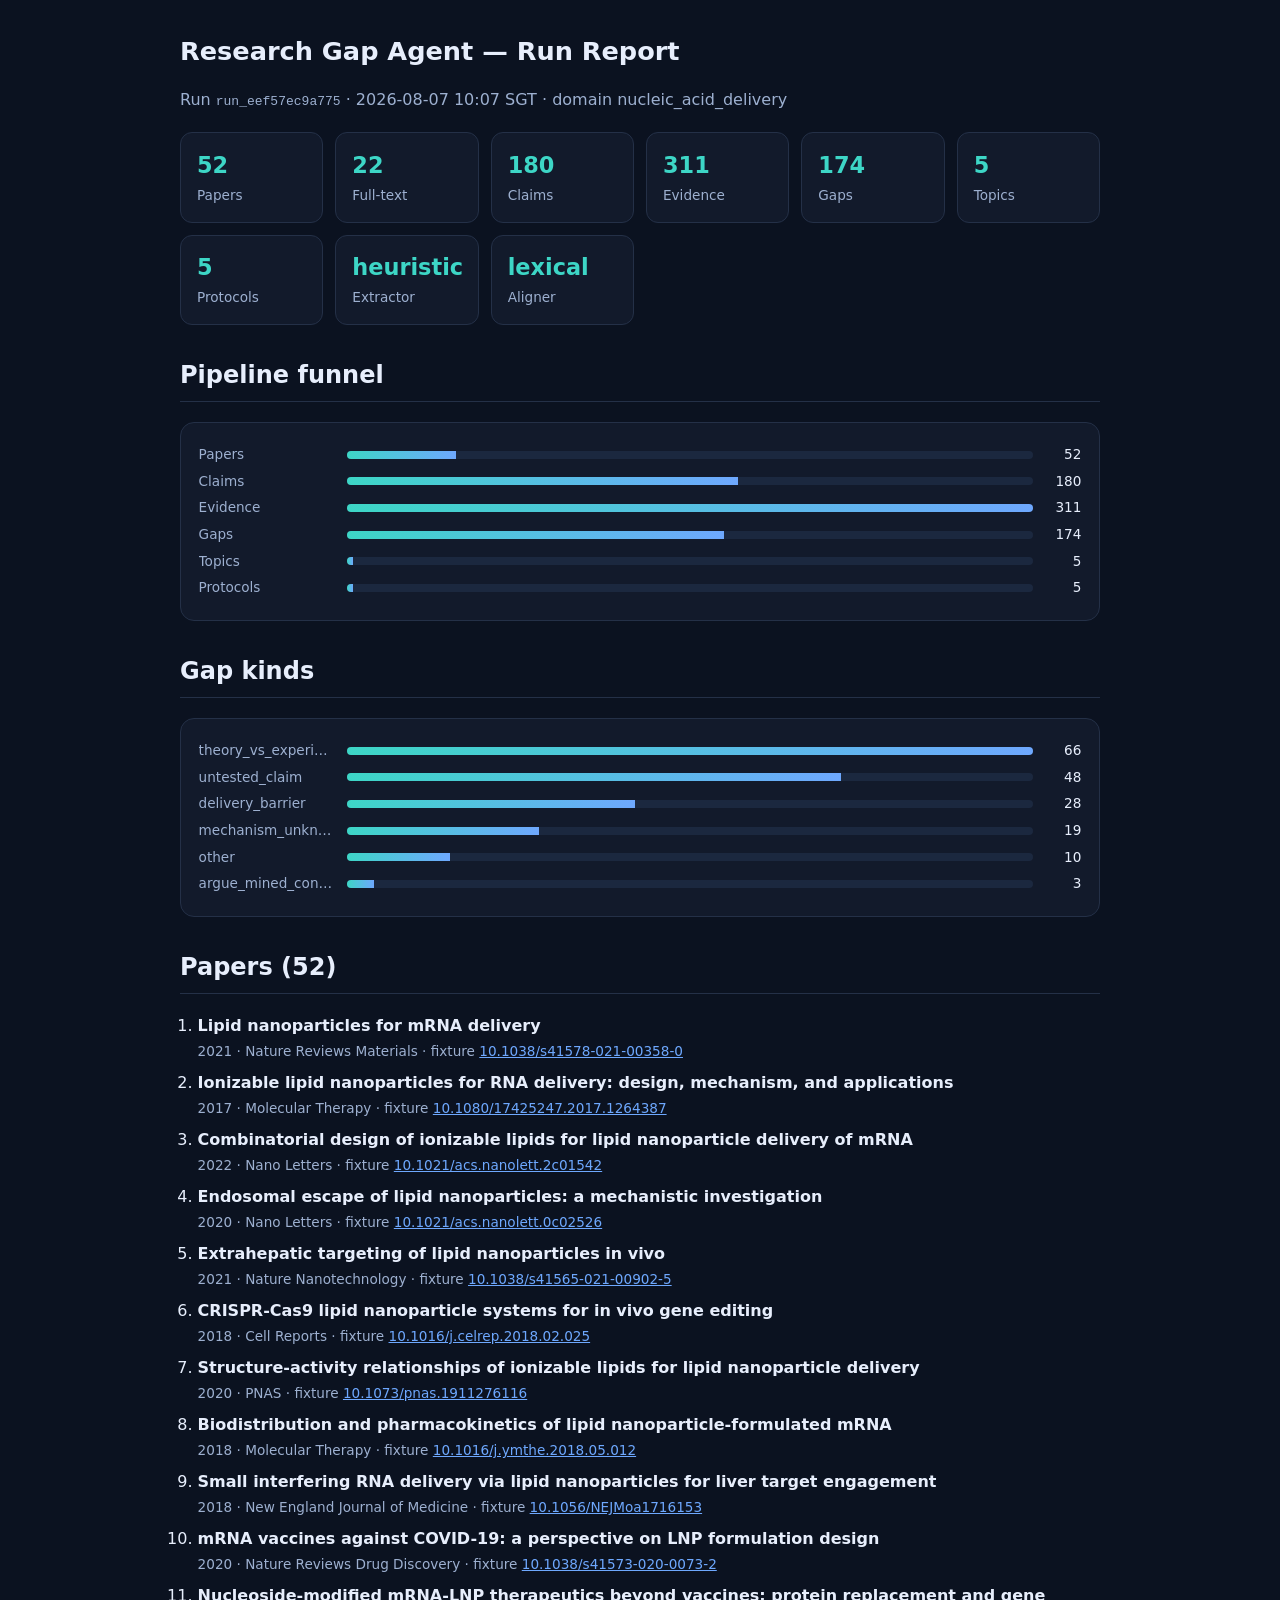
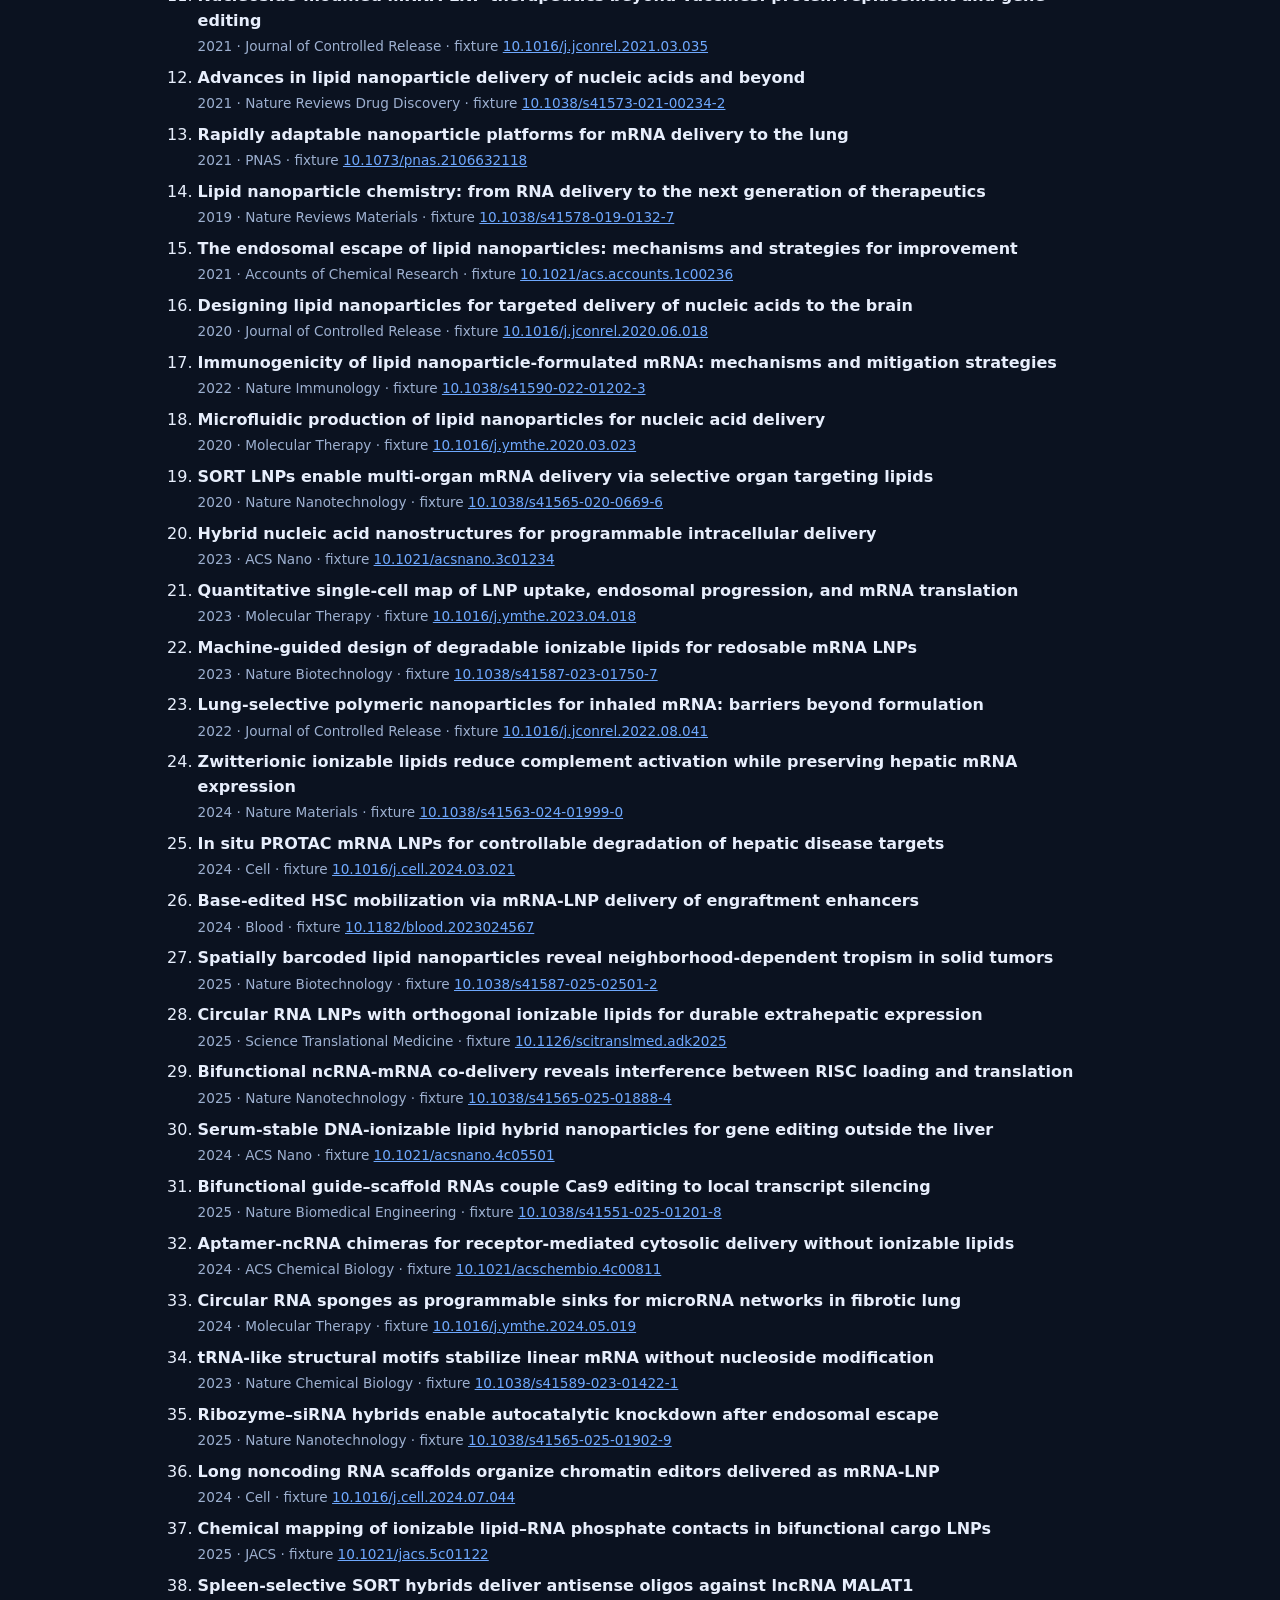
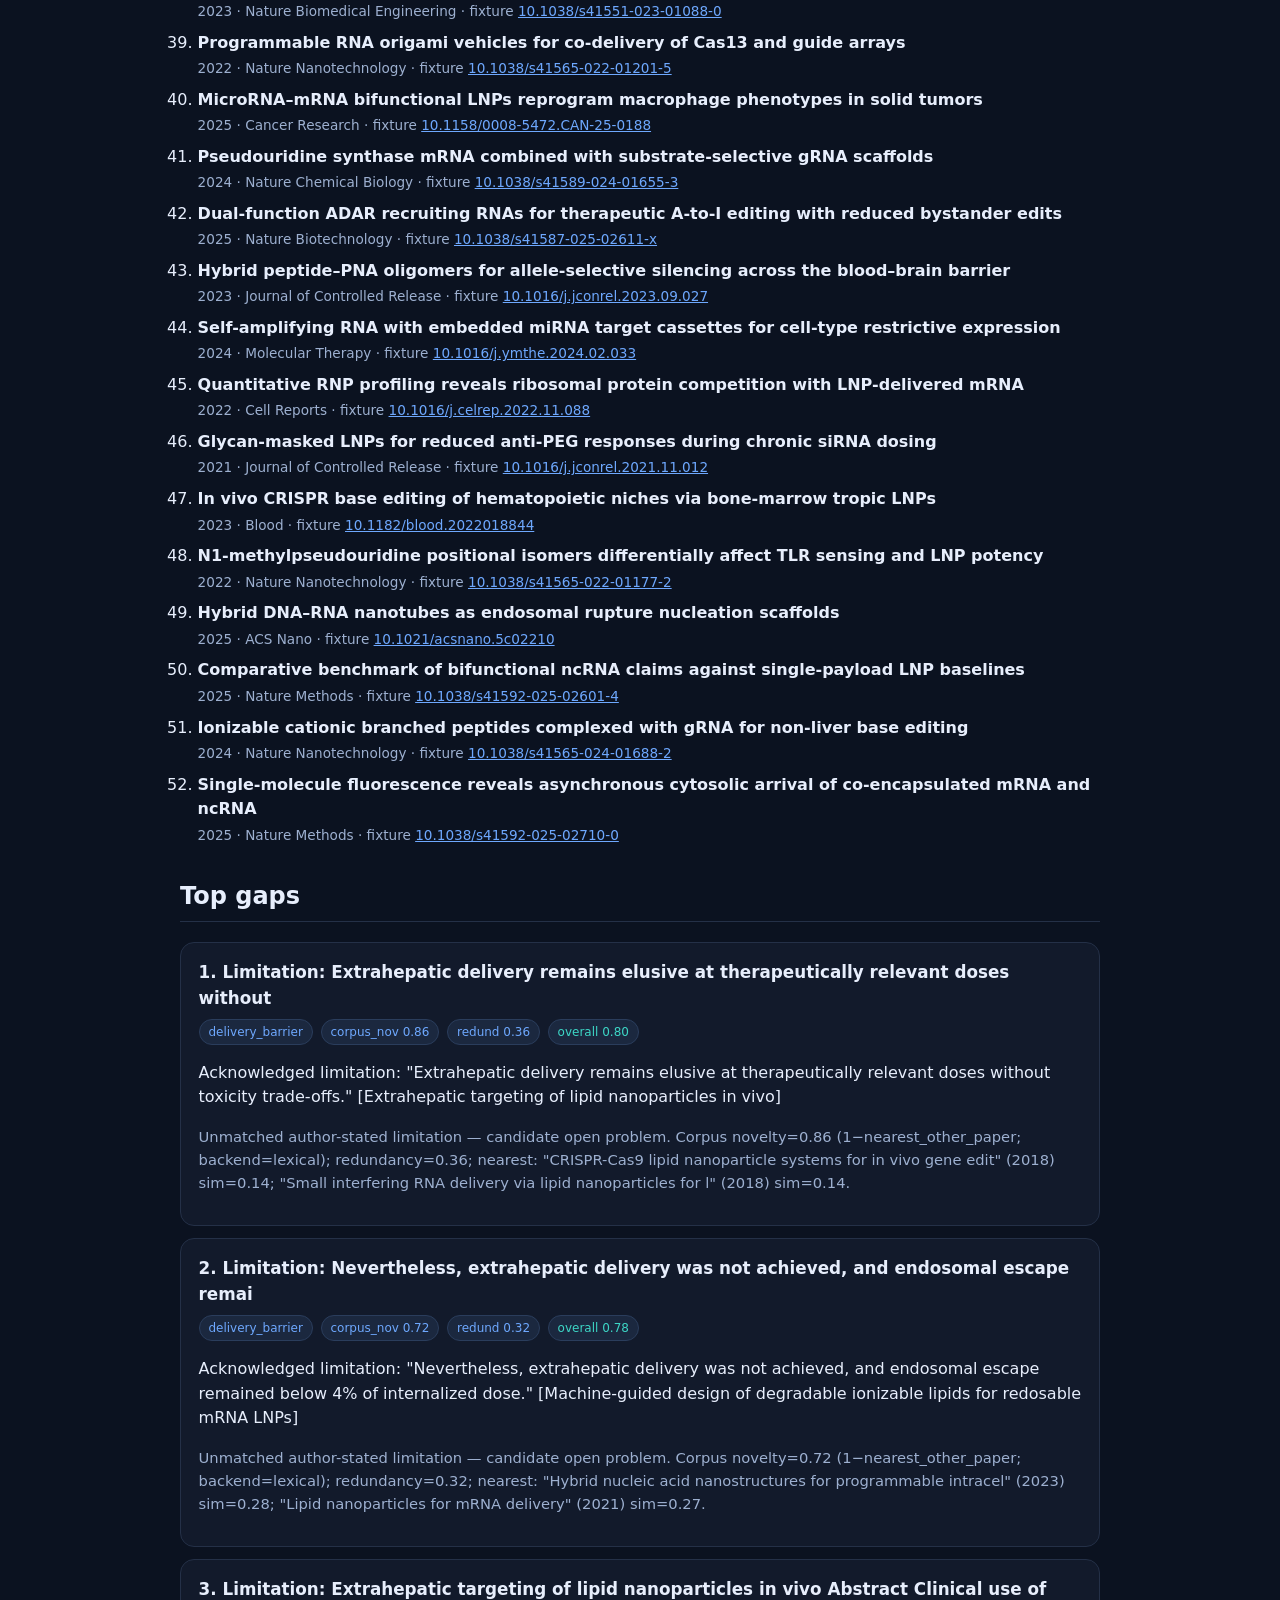
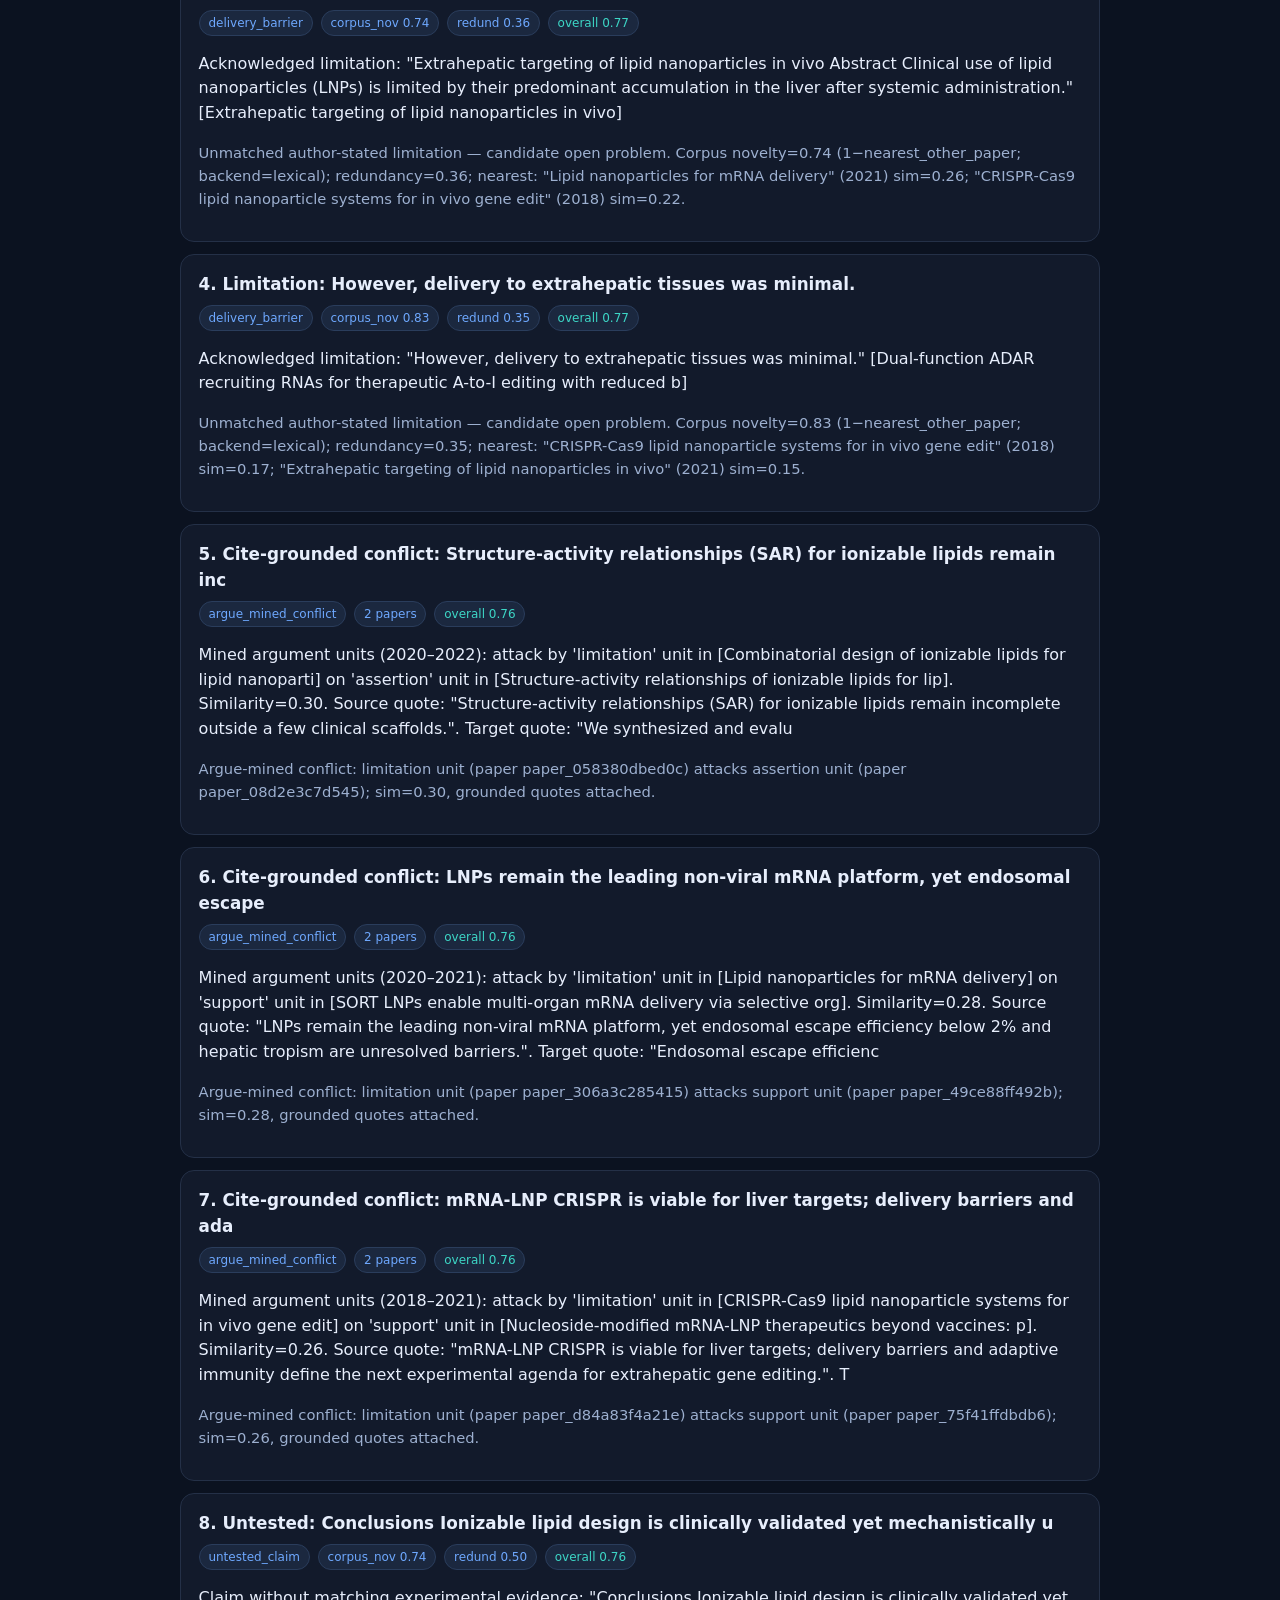
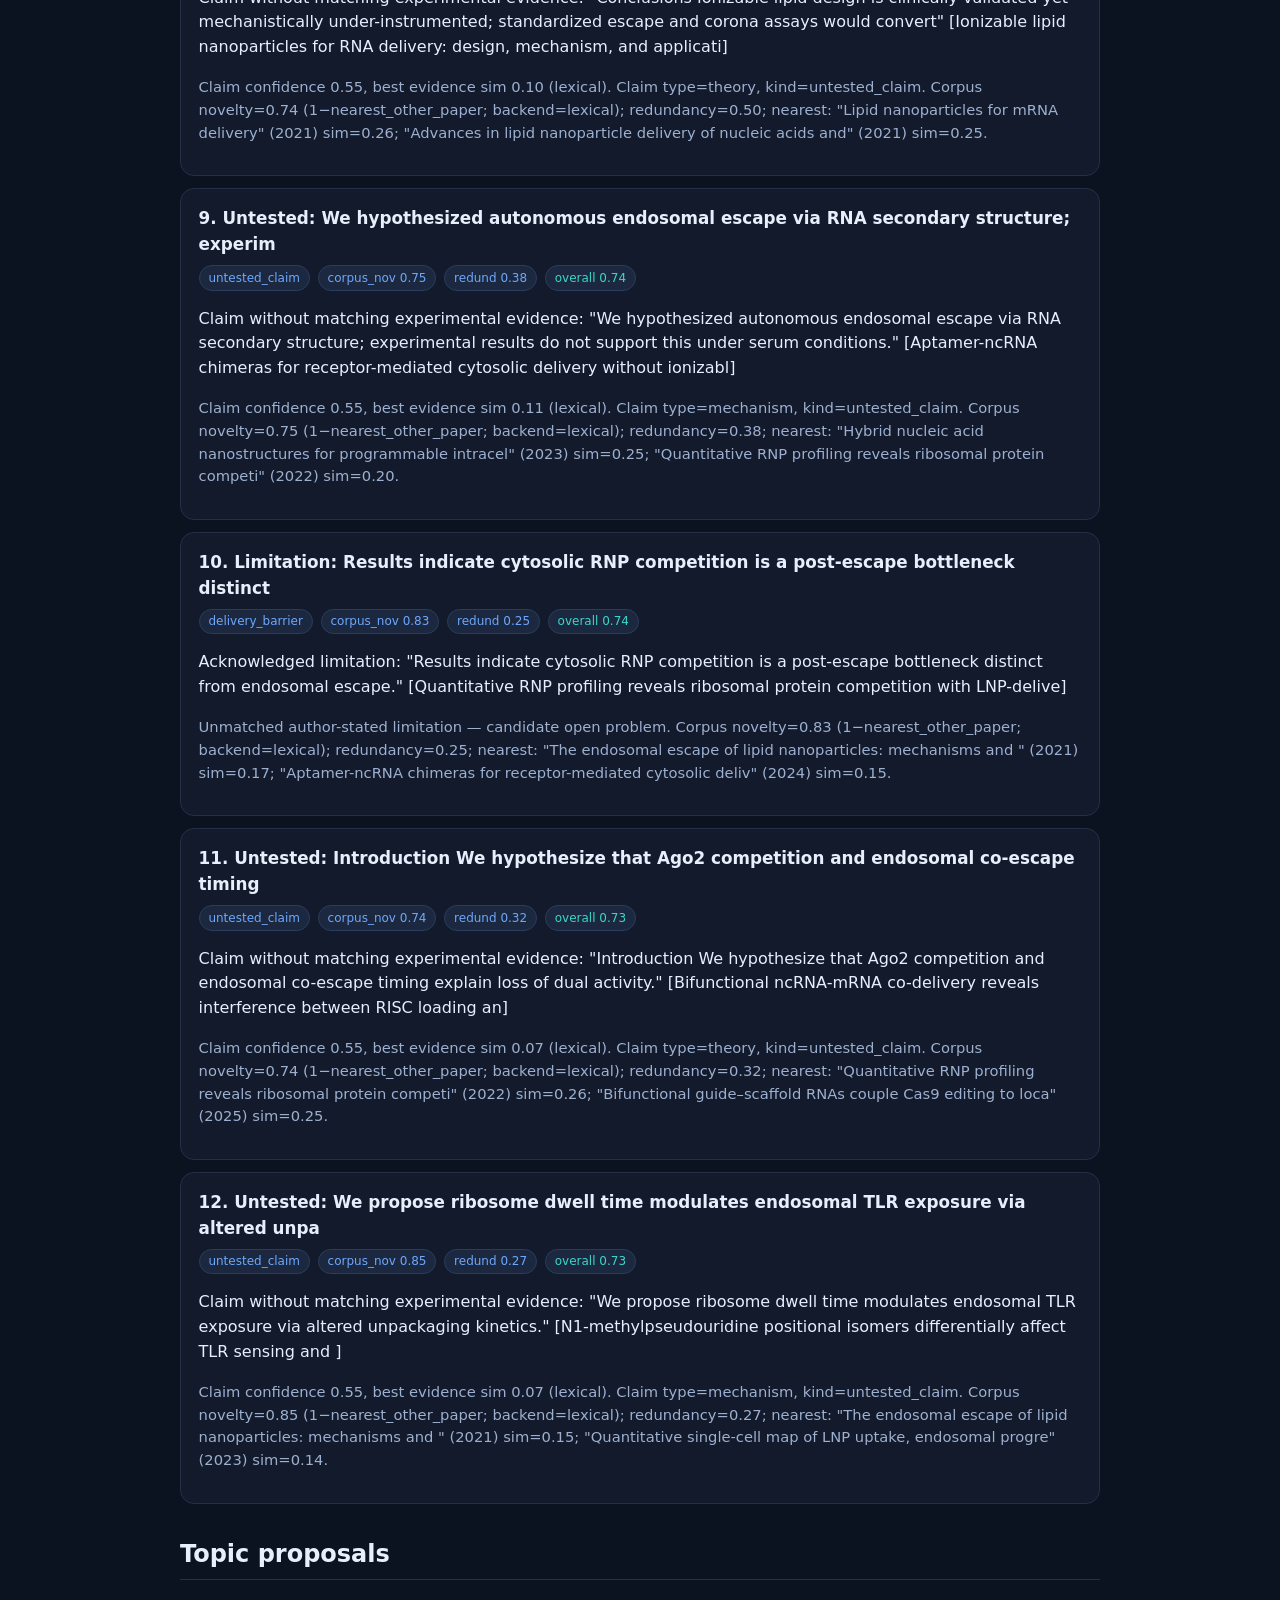
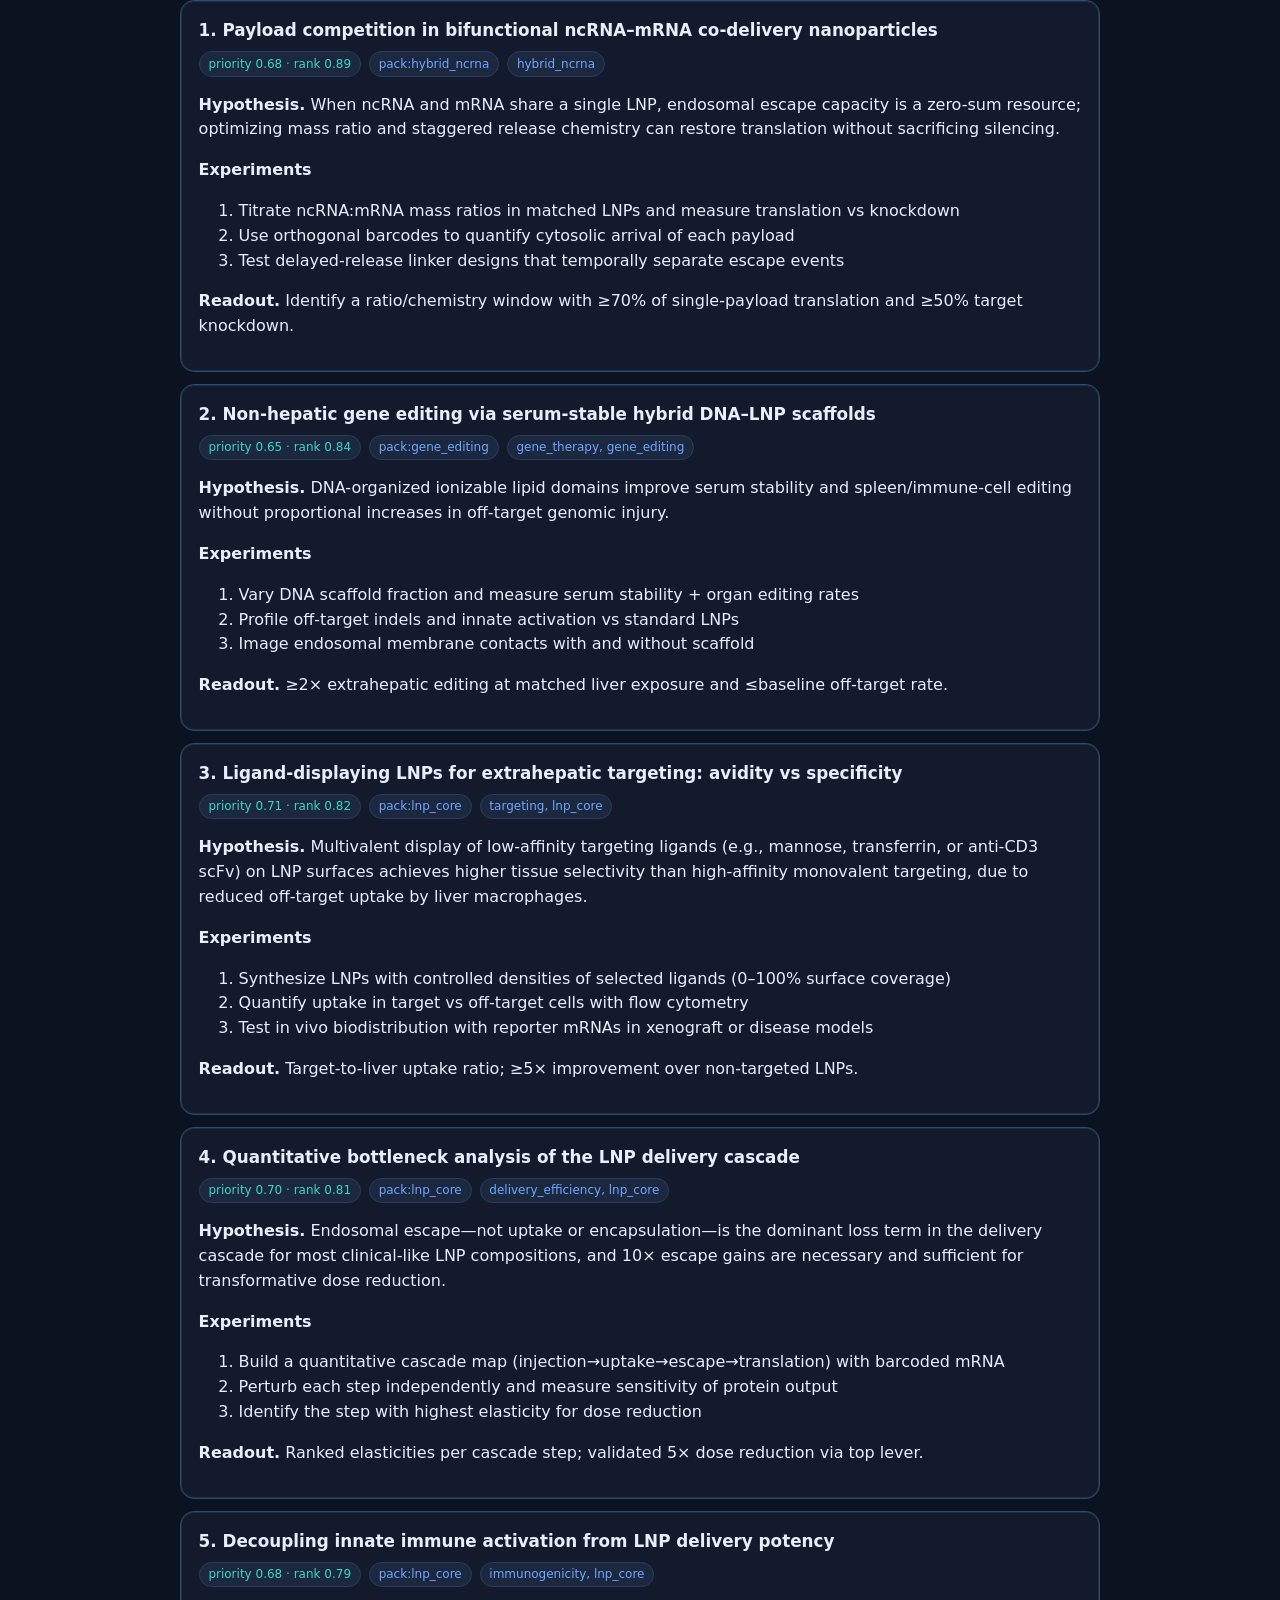
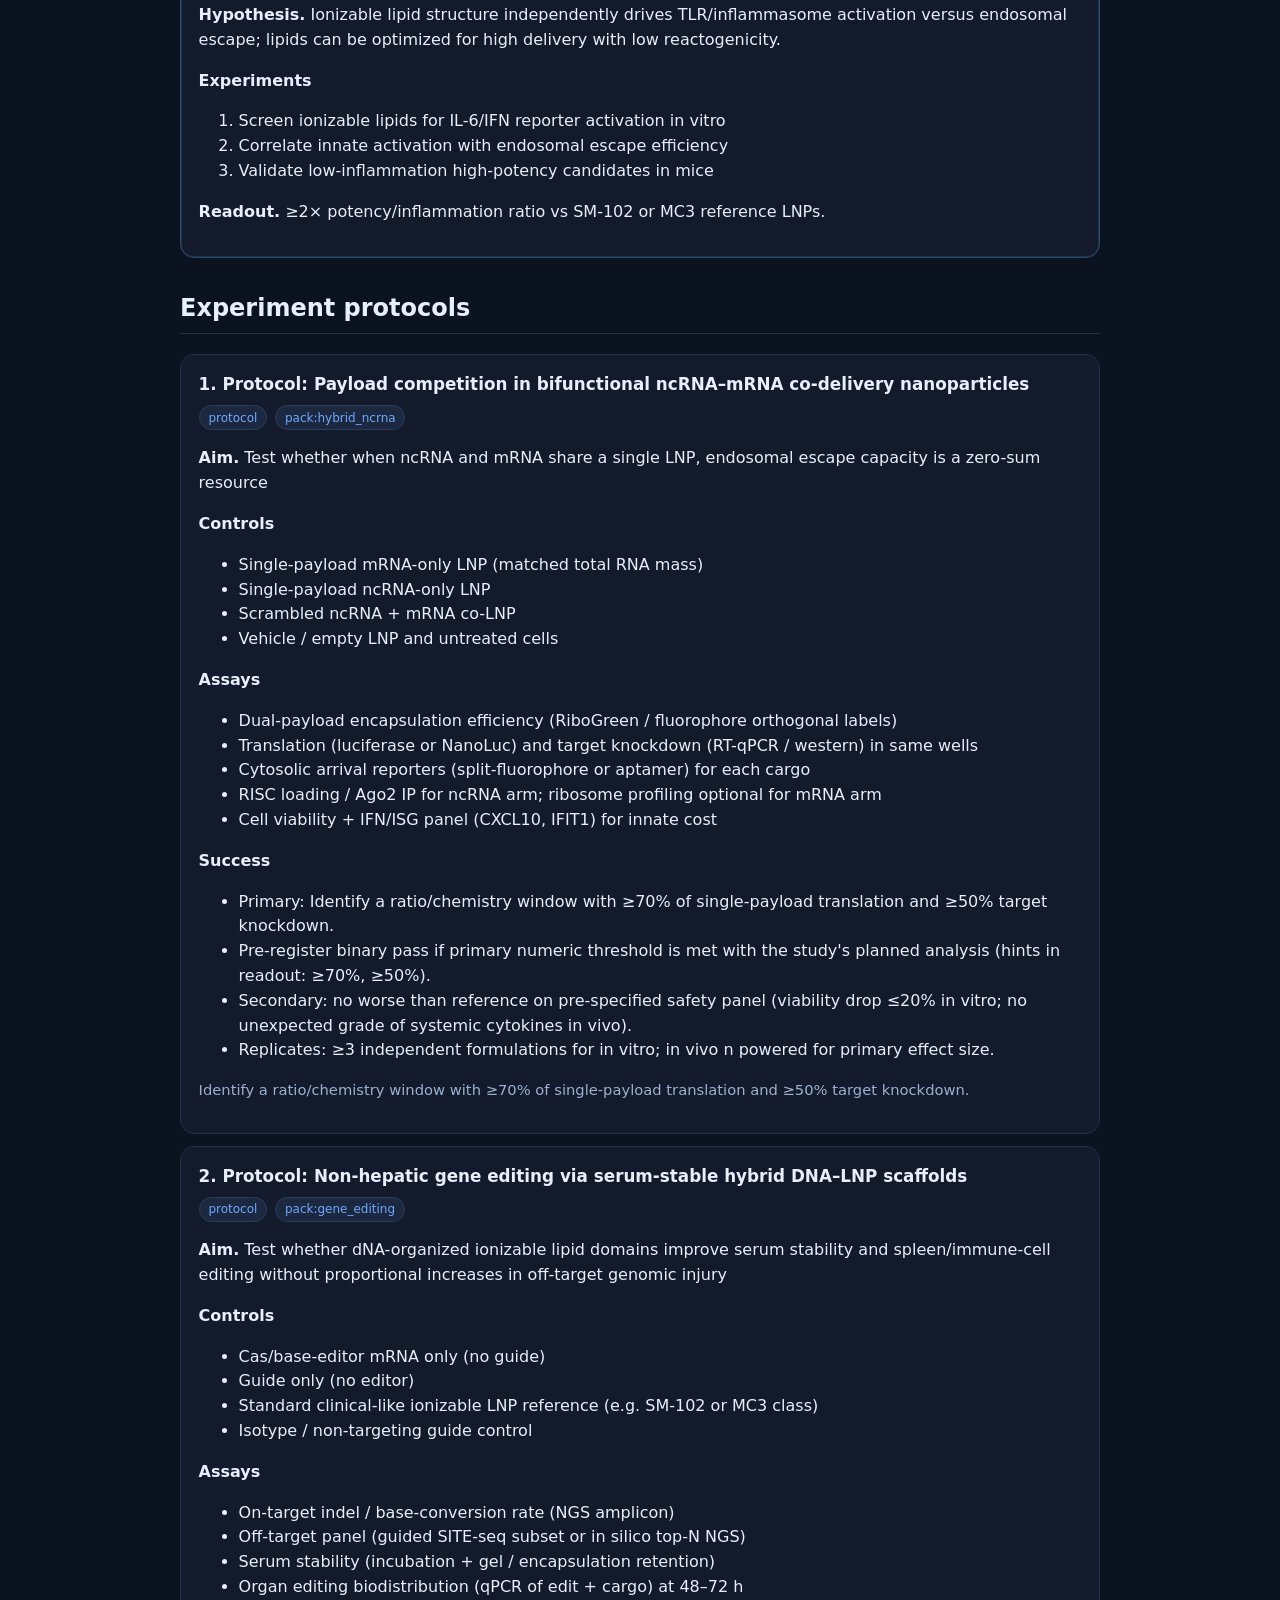
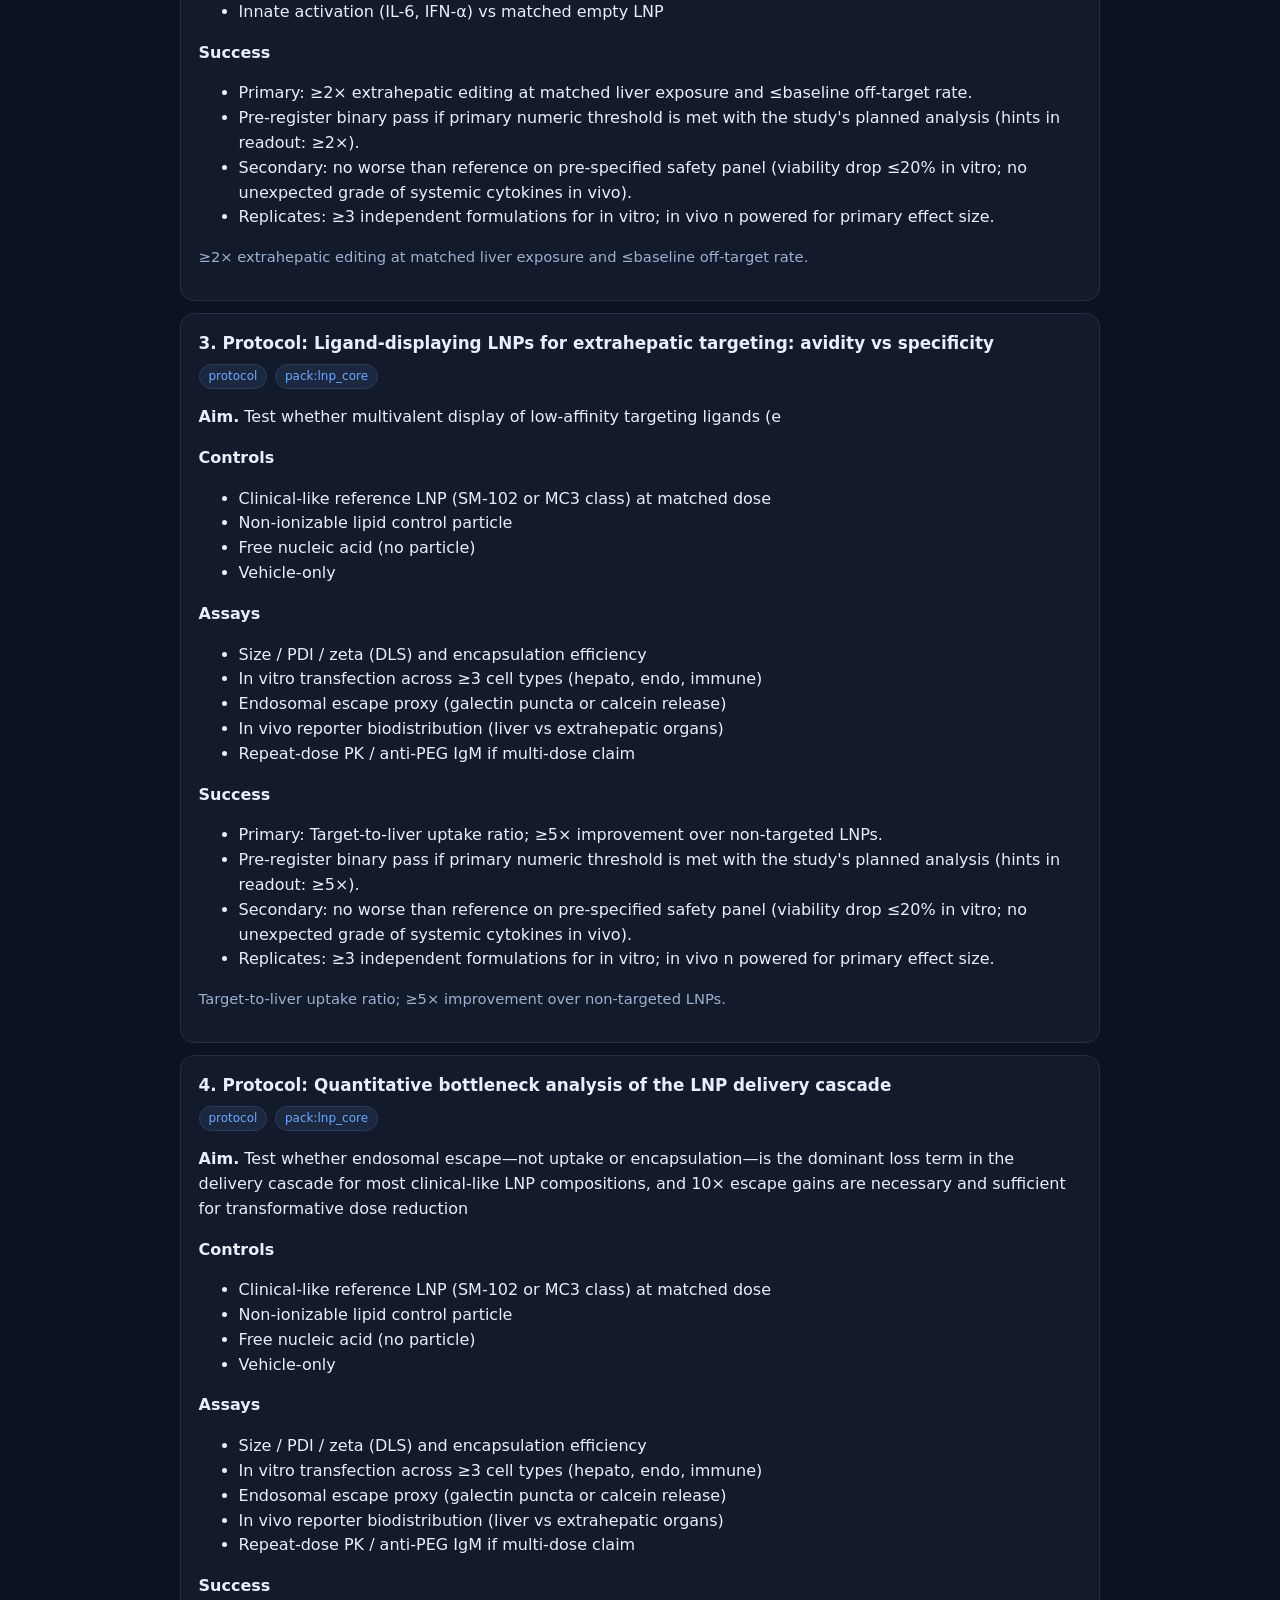
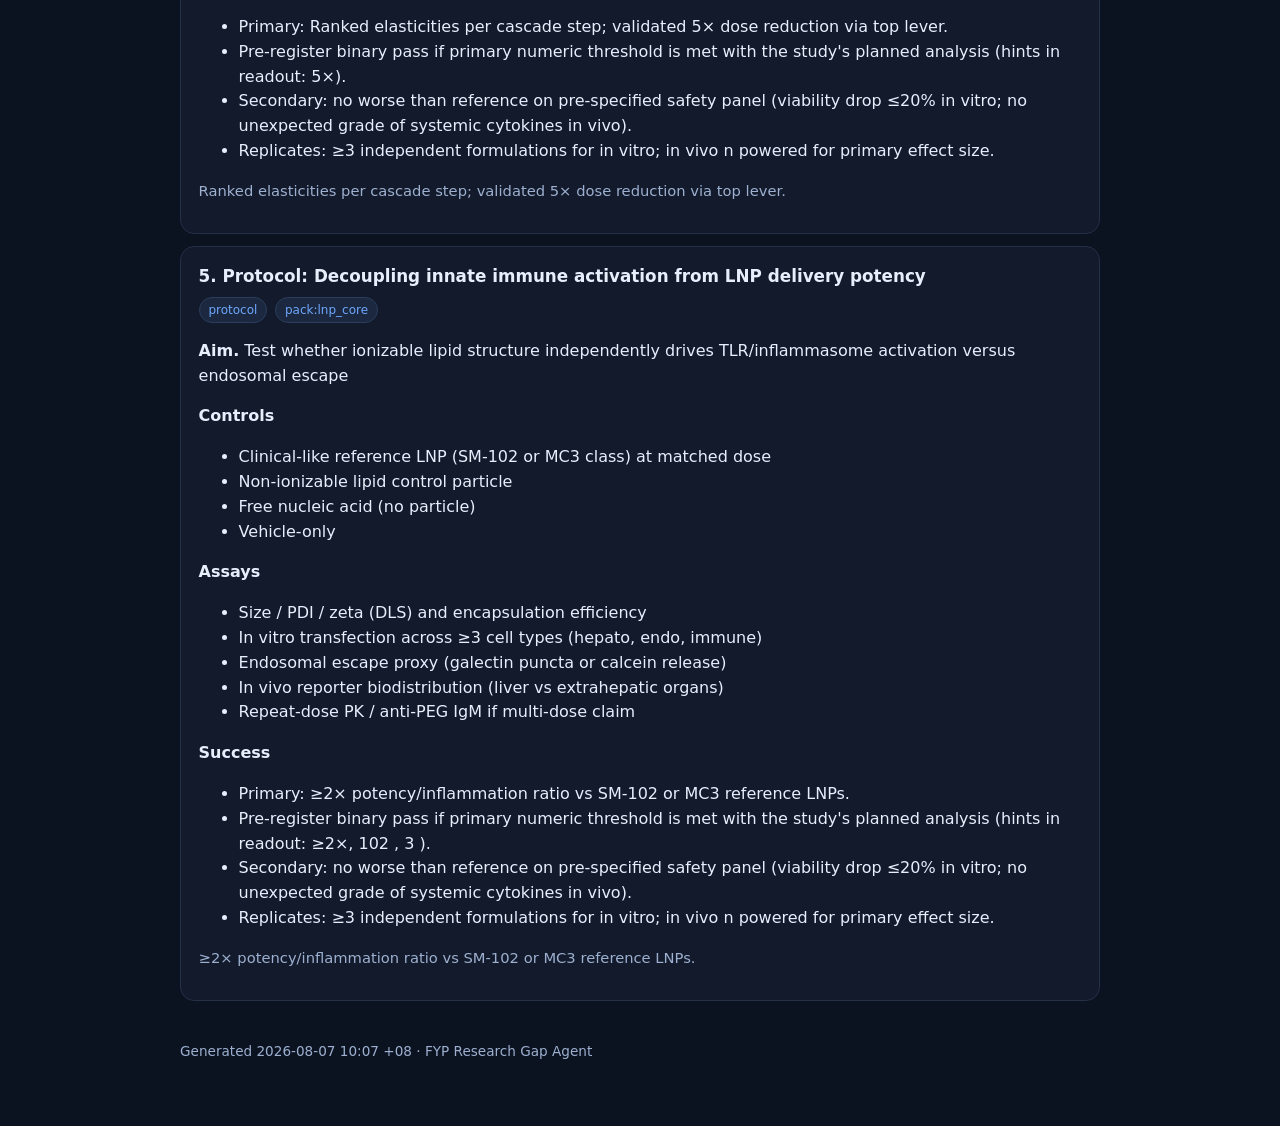
==== commit e110928c: "Wave 13: Europe PMC OA full-text + fixture bodies 9→22 - Add europe_pmc client (DOI→PMCID→fullTextXM" ====
--- a/reports/latest_run.html
+++ b/reports/latest_run.html
@@ -3,7 +3,7 @@
 <head>
 <meta charset="utf-8"/>
 <meta name="viewport" content="width=device-width, initial-scale=1"/>
-<title>Research Gap Agent — run_dd365d60be3e</title>
+<title>Research Gap Agent — run_eef57ec9a775</title>
 <style>
   :root {
     --bg: #0b1220; --card: #121a2b; --text: #e7eefc; --muted: #9db0d0;
@@ -51,14 +51,14 @@
 <body>
 <main>
   <h1>Research Gap Agent — Run Report</h1>
-  <p class="sub">Run <code>run_dd365d60be3e</code> · 2026-08-06 10:09 SGT · domain nucleic_acid_delivery</p>
+  <p class="sub">Run <code>run_eef57ec9a775</code> · 2026-08-07 10:07 SGT · domain nucleic_acid_delivery</p>
 
   <div class="grid">
     <div class="stat"><b>52</b><span>Papers</span></div>
-    <div class="stat"><b>9</b><span>Full-text</span></div>
-    <div class="stat"><b>123</b><span>Claims</span></div>
-    <div class="stat"><b>197</b><span>Evidence</span></div>
-    <div class="stat"><b>128</b><span>Gaps</span></div>
+    <div class="stat"><b>22</b><span>Full-text</span></div>
+    <div class="stat"><b>180</b><span>Claims</span></div>
+    <div class="stat"><b>311</b><span>Evidence</span></div>
+    <div class="stat"><b>174</b><span>Gaps</span></div>
     <div class="stat"><b>5</b><span>Topics</span></div>
     <div class="stat"><b>5</b><span>Protocols</span></div>
     <div class="stat"><b>heuristic</b><span>Extractor</span></div>
@@ -66,21 +66,20 @@
   </div>
 
   <h2>Pipeline funnel</h2>
-  <div class="card"><div class="bar-row"><span class="bar-label">Papers</span><div class="bar-track"><div class="bar-fill" style="width:26%"></div></div><span class="bar-n">52</span></div>
-<div class="bar-row"><span class="bar-label">Claims</span><div class="bar-track"><div class="bar-fill" style="width:62%"></div></div><span class="bar-n">123</span></div>
-<div class="bar-row"><span class="bar-label">Evidence</span><div class="bar-track"><div class="bar-fill" style="width:100%"></div></div><span class="bar-n">197</span></div>
-<div class="bar-row"><span class="bar-label">Gaps</span><div class="bar-track"><div class="bar-fill" style="width:64%"></div></div><span class="bar-n">128</span></div>
-<div class="bar-row"><span class="bar-label">Topics</span><div class="bar-track"><div class="bar-fill" style="width:2%"></div></div><span class="bar-n">5</span></div>
-<div class="bar-row"><span class="bar-label">Protocols</span><div class="bar-track"><div class="bar-fill" style="width:2%"></div></div><span class="bar-n">5</span></div></div>
+  <div class="card"><div class="bar-row"><span class="bar-label">Papers</span><div class="bar-track"><div class="bar-fill" style="width:16%"></div></div><span class="bar-n">52</span></div>
+<div class="bar-row"><span class="bar-label">Claims</span><div class="bar-track"><div class="bar-fill" style="width:57%"></div></div><span class="bar-n">180</span></div>
+<div class="bar-row"><span class="bar-label">Evidence</span><div class="bar-track"><div class="bar-fill" style="width:100%"></div></div><span class="bar-n">311</span></div>
+<div class="bar-row"><span class="bar-label">Gaps</span><div class="bar-track"><div class="bar-fill" style="width:55%"></div></div><span class="bar-n">174</span></div>
+<div class="bar-row"><span class="bar-label">Topics</span><div class="bar-track"><div class="bar-fill" style="width:1%"></div></div><span class="bar-n">5</span></div>
+<div class="bar-row"><span class="bar-label">Protocols</span><div class="bar-track"><div class="bar-fill" style="width:1%"></div></div><span class="bar-n">5</span></div></div>
 
   <h2>Gap kinds</h2>
-  <div class="card"><div class="bar-row"><span class="bar-label">theory_vs_experiment</span><div class="bar-track"><div class="bar-fill" style="width:100%"></div></div><span class="bar-n">43</span></div>
-<div class="bar-row"><span class="bar-label">untested_claim</span><div class="bar-track"><div class="bar-fill" style="width:95%"></div></div><span class="bar-n">41</span></div>
-<div class="bar-row"><span class="bar-label">delivery_barrier</span><div class="bar-track"><div class="bar-fill" style="width:41%"></div></div><span class="bar-n">18</span></div>
-<div class="bar-row"><span class="bar-label">other</span><div class="bar-track"><div class="bar-fill" style="width:23%"></div></div><span class="bar-n">10</span></div>
-<div class="bar-row"><span class="bar-label">argue_mined_conflict</span><div class="bar-track"><div class="bar-fill" style="width:20%"></div></div><span class="bar-n">9</span></div>
-<div class="bar-row"><span class="bar-label">mechanism_unknown</span><div class="bar-track"><div class="bar-fill" style="width:13%"></div></div><span class="bar-n">6</span></div>
-<div class="bar-row"><span class="bar-label">cross_paper_tension</span><div class="bar-track"><div class="bar-fill" style="width:2%"></div></div><span class="bar-n">1</span></div></div>
+  <div class="card"><div class="bar-row"><span class="bar-label">theory_vs_experiment</span><div class="bar-track"><div class="bar-fill" style="width:100%"></div></div><span class="bar-n">66</span></div>
+<div class="bar-row"><span class="bar-label">untested_claim</span><div class="bar-track"><div class="bar-fill" style="width:72%"></div></div><span class="bar-n">48</span></div>
+<div class="bar-row"><span class="bar-label">delivery_barrier</span><div class="bar-track"><div class="bar-fill" style="width:42%"></div></div><span class="bar-n">28</span></div>
+<div class="bar-row"><span class="bar-label">mechanism_unknown</span><div class="bar-track"><div class="bar-fill" style="width:28%"></div></div><span class="bar-n">19</span></div>
+<div class="bar-row"><span class="bar-label">other</span><div class="bar-track"><div class="bar-fill" style="width:15%"></div></div><span class="bar-n">10</span></div>
+<div class="bar-row"><span class="bar-label">argue_mined_conflict</span><div class="bar-track"><div class="bar-fill" style="width:4%"></div></div><span class="bar-n">3</span></div></div>
 
   <h2>Papers (52)</h2>
   <ol class="papers">
@@ -97,15 +96,7 @@
   <p>Acknowledged limitation: &quot;Extrahepatic delivery remains elusive at therapeutically relevant doses without toxicity trade-offs.&quot; [Extrahepatic targeting of lipid nanoparticles in vivo]</p>
   <p class="muted">Unmatched author-stated limitation — candidate open problem. Corpus novelty=0.86 (1−nearest_other_paper; backend=lexical); redundancy=0.36; nearest: &quot;CRISPR-Cas9 lipid nanoparticle systems for in vivo gene edit&quot; (2018) sim=0.14; &quot;Small interfering RNA delivery via lipid nanoparticles for l&quot; (2018) sim=0.14.</p>
 </article><article class="card">
-  <h3>2. Cross-paper tension: However, the exact molecular mechanism of bilayer disruption remains controversi</h3>
-  <div class="tags"><span class="tag">cross_paper_tension</span>
-  <span class="tag">11 papers</span>
-  <span class="tag">corpus_nov 0.76</span><span class="tag">redund 0.44</span>
-  <span class="score">overall 0.79</span></div>
-  <p>Related claims across 11 papers (2018–2025) pull in different directions (stance spread=1.00, mean sim=0.20). Supportive: —. Limiting/hedged: However, the exact molecular mechanism of endosomal membrane disruption remains poorly understood, l; The mechanism linking dual-cargo LNP composition to simultaneous Cas9+gRNA cytosolic delivery remain. Papers: Lipid nanoparticles for mRNA delivery | Serum-</p>
-  <p class="muted">Cross-paper dialectic: 0 supportive vs 10 limiting claims over 11 papers; stance_spread=1.0, mean_sim=0.195. Corpus novelty=0.76 (1−nearest_other_paper; backend=lexical); redundancy=0.44; nearest: &quot;The endosomal escape of lipid nanoparticles: mechanisms and &quot; (2021) sim=0.24; &quot;Endosomal escape of lipid nanoparticles: a mechanistic inves&quot; (2020) sim=0.22.</p>
-</article><article class="card">
-  <h3>3. Limitation: Nevertheless, extrahepatic delivery was not achieved, and endosomal escape remai</h3>
+  <h3>2. Limitation: Nevertheless, extrahepatic delivery was not achieved, and endosomal escape remai</h3>
   <div class="tags"><span class="tag">delivery_barrier</span>
   
   <span class="tag">corpus_nov 0.72</span><span class="tag">redund 0.32</span>
@@ -113,7 +104,7 @@
   <p>Acknowledged limitation: &quot;Nevertheless, extrahepatic delivery was not achieved, and endosomal escape remained below 4% of internalized dose.&quot; [Machine-guided design of degradable ionizable lipids for redosable mRNA LNPs]</p>
   <p class="muted">Unmatched author-stated limitation — candidate open problem. Corpus novelty=0.72 (1−nearest_other_paper; backend=lexical); redundancy=0.32; nearest: &quot;Hybrid nucleic acid nanostructures for programmable intracel&quot; (2023) sim=0.28; &quot;Lipid nanoparticles for mRNA delivery&quot; (2021) sim=0.27.</p>
 </article><article class="card">
-  <h3>4. Limitation: Extrahepatic targeting of lipid nanoparticles in vivo  Abstract Clinical use of </h3>
+  <h3>3. Limitation: Extrahepatic targeting of lipid nanoparticles in vivo  Abstract Clinical use of </h3>
   <div class="tags"><span class="tag">delivery_barrier</span>
   
   <span class="tag">corpus_nov 0.74</span><span class="tag">redund 0.36</span>
@@ -121,75 +112,83 @@
   <p>Acknowledged limitation: &quot;Extrahepatic targeting of lipid nanoparticles in vivo  Abstract Clinical use of lipid nanoparticles (LNPs) is limited by their predominant accumulation in the liver after systemic administration.&quot; [Extrahepatic targeting of lipid nanoparticles in vivo]</p>
   <p class="muted">Unmatched author-stated limitation — candidate open problem. Corpus novelty=0.74 (1−nearest_other_paper; backend=lexical); redundancy=0.36; nearest: &quot;Lipid nanoparticles for mRNA delivery&quot; (2021) sim=0.26; &quot;CRISPR-Cas9 lipid nanoparticle systems for in vivo gene edit&quot; (2018) sim=0.22.</p>
 </article><article class="card">
-  <h3>5. Limitation: However, delivery to extrahepatic tissues was minimal.</h3>
-  <div class="tags"><span class="tag">delivery_barrier</span>
-  
-  <span class="tag">corpus_nov 0.83</span><span class="tag">redund 0.32</span>
+  <h3>4. Limitation: However, delivery to extrahepatic tissues was minimal.</h3>
+  <div class="tags"><span class="tag">delivery_barrier</span>
+  
+  <span class="tag">corpus_nov 0.83</span><span class="tag">redund 0.35</span>
   <span class="score">overall 0.77</span></div>
   <p>Acknowledged limitation: &quot;However, delivery to extrahepatic tissues was minimal.&quot; [Dual-function ADAR recruiting RNAs for therapeutic A-to-I editing with reduced b]</p>
-  <p class="muted">Unmatched author-stated limitation — candidate open problem. Corpus novelty=0.83 (1−nearest_other_paper; backend=lexical); redundancy=0.32; nearest: &quot;CRISPR-Cas9 lipid nanoparticle systems for in vivo gene edit&quot; (2018) sim=0.17; &quot;Extrahepatic targeting of lipid nanoparticles in vivo&quot; (2021) sim=0.15.</p>
-</article><article class="card">
-  <h3>6. Cite-grounded conflict: Structure-activity relationships (SAR) for ionizable lipids remain inc</h3>
+  <p class="muted">Unmatched author-stated limitation — candidate open problem. Corpus novelty=0.83 (1−nearest_other_paper; backend=lexical); redundancy=0.35; nearest: &quot;CRISPR-Cas9 lipid nanoparticle systems for in vivo gene edit&quot; (2018) sim=0.17; &quot;Extrahepatic targeting of lipid nanoparticles in vivo&quot; (2021) sim=0.15.</p>
+</article><article class="card">
+  <h3>5. Cite-grounded conflict: Structure-activity relationships (SAR) for ionizable lipids remain inc</h3>
   <div class="tags"><span class="tag">argue_mined_conflict</span>
   <span class="tag">2 papers</span>
   
   <span class="score">overall 0.76</span></div>
   <p>Mined argument units (2020–2022): attack by &#x27;limitation&#x27; unit in [Combinatorial design of ionizable lipids for lipid nanoparti] on &#x27;assertion&#x27; unit in [Structure-activity relationships of ionizable lipids for lip]. Similarity=0.30. Source quote: &quot;Structure-activity relationships (SAR) for ionizable lipids remain incomplete outside a few clinical scaffolds.&quot;. Target quote: &quot;We synthesized and evalu</p>
-  <p class="muted">Argue-mined conflict: limitation unit (paper paper_a422c68bf73f) attacks assertion unit (paper paper_969abf19b0ad); sim=0.30, grounded quotes attached.</p>
-</article><article class="card">
-  <h3>7. Cite-grounded conflict: Endosomal escape of dual RNA cargos was not independently quantified.</h3>
+  <p class="muted">Argue-mined conflict: limitation unit (paper paper_058380dbed0c) attacks assertion unit (paper paper_08d2e3c7d545); sim=0.30, grounded quotes attached.</p>
+</article><article class="card">
+  <h3>6. Cite-grounded conflict: LNPs remain the leading non-viral mRNA platform, yet endosomal escape </h3>
   <div class="tags"><span class="tag">argue_mined_conflict</span>
   <span class="tag">2 papers</span>
   
   <span class="score">overall 0.76</span></div>
-  <p>Mined argument units (2018–2025): attack by &#x27;mechanism&#x27; unit in [CRISPR-Cas9 lipid nanoparticle systems for in vivo gene edit] on &#x27;support&#x27; unit in [Dual-function ADAR recruiting RNAs for therapeutic A-to-I ed]. Similarity=0.29. Source quote: &quot;Endosomal escape of dual RNA cargos was not independently quantified.&quot;. Target quote: &quot;Endosomal escape efficiency was not improved relative to mRNA LNPs.&quot;.</p>
-  <p class="muted">Argue-mined conflict: mechanism unit (paper paper_b974ca809a3c) attacks support unit (paper paper_361b3b5906e0); sim=0.29, grounded quotes attached.</p>
-</article><article class="card">
-  <h3>8. Cite-grounded conflict: This tradeoff between potency and tolerability represents a fundamenta</h3>
+  <p>Mined argument units (2020–2021): attack by &#x27;limitation&#x27; unit in [Lipid nanoparticles for mRNA delivery] on &#x27;support&#x27; unit in [SORT LNPs enable multi-organ mRNA delivery via selective org]. Similarity=0.28. Source quote: &quot;LNPs remain the leading non-viral mRNA platform, yet endosomal escape efficiency below 2% and hepatic tropism are unresolved barriers.&quot;. Target quote: &quot;Endosomal escape efficienc</p>
+  <p class="muted">Argue-mined conflict: limitation unit (paper paper_306a3c285415) attacks support unit (paper paper_49ce88ff492b); sim=0.28, grounded quotes attached.</p>
+</article><article class="card">
+  <h3>7. Cite-grounded conflict: mRNA-LNP CRISPR is viable for liver targets; delivery barriers and ada</h3>
   <div class="tags"><span class="tag">argue_mined_conflict</span>
   <span class="tag">2 papers</span>
   
   <span class="score">overall 0.76</span></div>
-  <p>Mined argument units (2018–2025): attack by &#x27;limitation&#x27; unit in [Small interfering RNA delivery via lipid nanoparticles for l] on &#x27;assertion&#x27; unit in [Ribozyme–siRNA hybrids enable autocatalytic knockdown after ]. Similarity=0.28. Source quote: &quot;This tradeoff between potency and tolerability represents a fundamental challenge in LNP design.&quot;. Target quote: &quot;The tradeoff between catalytic fold int</p>
-  <p class="muted">Argue-mined conflict: limitation unit (paper paper_05e234315ab3) attacks assertion unit (paper paper_f8102e0eb146); sim=0.28, grounded quotes attached.</p>
-</article><article class="card">
-  <h3>9. Cite-grounded conflict: LNPs remain the leading non-viral mRNA platform, yet endosomal escape </h3>
-  <div class="tags"><span class="tag">argue_mined_conflict</span>
-  <span class="tag">2 papers</span>
-  
-  <span class="score">overall 0.76</span></div>
-  <p>Mined argument units (2020–2021): attack by &#x27;limitation&#x27; unit in [Lipid nanoparticles for mRNA delivery] on &#x27;support&#x27; unit in [SORT LNPs enable multi-organ mRNA delivery via selective org]. Similarity=0.28. Source quote: &quot;LNPs remain the leading non-viral mRNA platform, yet endosomal escape efficiency below 2% and hepatic tropism are unresolved barriers.&quot;. Target quote: &quot;Endosomal escape efficienc</p>
-  <p class="muted">Argue-mined conflict: limitation unit (paper paper_13775d65e865) attacks support unit (paper paper_d950a03534ef); sim=0.28, grounded quotes attached.</p>
-</article><article class="card">
-  <h3>10. Cite-grounded conflict: Endosomal escape limited dose efficiency, with less than 2.5% of lncRN</h3>
-  <div class="tags"><span class="tag">argue_mined_conflict</span>
-  <span class="tag">2 papers</span>
-  
-  <span class="score">overall 0.76</span></div>
-  <p>Mined argument units (2020–2024): attack by &#x27;limitation&#x27; unit in [Long noncoding RNA scaffolds organize chromatin editors deli] on &#x27;support&#x27; unit in [SORT LNPs enable multi-organ mRNA delivery via selective org]. Similarity=0.26. Source quote: &quot;Endosomal escape limited dose efficiency, with less than 2.5% of lncRNA scaffold in cytosol.&quot;. Target quote: &quot;Endosomal escape efficiency was not substanti</p>
-  <p class="muted">Argue-mined conflict: limitation unit (paper paper_ceb6d065168c) attacks support unit (paper paper_d950a03534ef); sim=0.26, grounded quotes attached.</p>
-</article><article class="card">
-  <h3>11. Cite-grounded conflict: mRNA-LNP CRISPR is viable for liver targets; delivery barriers and ada</h3>
-  <div class="tags"><span class="tag">argue_mined_conflict</span>
-  <span class="tag">2 papers</span>
-  
-  <span class="score">overall 0.76</span></div>
   <p>Mined argument units (2018–2021): attack by &#x27;limitation&#x27; unit in [CRISPR-Cas9 lipid nanoparticle systems for in vivo gene edit] on &#x27;support&#x27; unit in [Nucleoside-modified mRNA-LNP therapeutics beyond vaccines: p]. Similarity=0.26. Source quote: &quot;mRNA-LNP CRISPR is viable for liver targets; delivery barriers and adaptive immunity define the next experimental agenda for extrahepatic gene editing.&quot;. T</p>
-  <p class="muted">Argue-mined conflict: limitation unit (paper paper_b974ca809a3c) attacks support unit (paper paper_13713d53a5d0); sim=0.26, grounded quotes attached.</p>
-</article><article class="card">
-  <h3>12. Cite-grounded conflict: However, spleen and lung expression remained below 5% of liver signal.</h3>
-  <div class="tags"><span class="tag">argue_mined_conflict</span>
-  <span class="tag">2 papers</span>
-  
-  <span class="score">overall 0.76</span></div>
-  <p>Mined argument units (2018–2024): attack by &#x27;limitation&#x27; unit in [Zwitterionic ionizable lipids reduce complement activation w] on &#x27;warrant&#x27; unit in [Biodistribution and pharmacokinetics of lipid nanoparticle-f]. Similarity=0.25. Source quote: &quot;However, spleen and lung expression remained below 5% of liver signal.&quot;. Target quote: &quot;The liver accounted for 82% of total luciferase signal, followed by</p>
-  <p class="muted">Argue-mined conflict: limitation unit (paper paper_5d99de8c8e72) attacks warrant unit (paper paper_a2b2659b3c1c); sim=0.25, grounded quotes attached.</p>
+  <p class="muted">Argue-mined conflict: limitation unit (paper paper_d84a83f4a21e) attacks support unit (paper paper_75f41ffdbdb6); sim=0.26, grounded quotes attached.</p>
+</article><article class="card">
+  <h3>8. Untested: Conclusions Ionizable lipid design is clinically validated yet mechanistically u</h3>
+  <div class="tags"><span class="tag">untested_claim</span>
+  
+  <span class="tag">corpus_nov 0.74</span><span class="tag">redund 0.50</span>
+  <span class="score">overall 0.76</span></div>
+  <p>Claim without matching experimental evidence: &quot;Conclusions Ionizable lipid design is clinically validated yet mechanistically under-instrumented; standardized escape and corona assays would convert&quot; [Ionizable lipid nanoparticles for RNA delivery: design, mechanism, and applicati]</p>
+  <p class="muted">Claim confidence 0.55, best evidence sim 0.10 (lexical). Claim type=theory, kind=untested_claim. Corpus novelty=0.74 (1−nearest_other_paper; backend=lexical); redundancy=0.50; nearest: &quot;Lipid nanoparticles for mRNA delivery&quot; (2021) sim=0.26; &quot;Advances in lipid nanoparticle delivery of nucleic acids and&quot; (2021) sim=0.25.</p>
+</article><article class="card">
+  <h3>9. Untested: We hypothesized autonomous endosomal escape via RNA secondary structure; experim</h3>
+  <div class="tags"><span class="tag">untested_claim</span>
+  
+  <span class="tag">corpus_nov 0.75</span><span class="tag">redund 0.38</span>
+  <span class="score">overall 0.74</span></div>
+  <p>Claim without matching experimental evidence: &quot;We hypothesized autonomous endosomal escape via RNA secondary structure; experimental results do not support this under serum conditions.&quot; [Aptamer-ncRNA chimeras for receptor-mediated cytosolic delivery without ionizabl]</p>
+  <p class="muted">Claim confidence 0.55, best evidence sim 0.11 (lexical). Claim type=mechanism, kind=untested_claim. Corpus novelty=0.75 (1−nearest_other_paper; backend=lexical); redundancy=0.38; nearest: &quot;Hybrid nucleic acid nanostructures for programmable intracel&quot; (2023) sim=0.25; &quot;Quantitative RNP profiling reveals ribosomal protein competi&quot; (2022) sim=0.20.</p>
+</article><article class="card">
+  <h3>10. Limitation: Results indicate cytosolic RNP competition is a post-escape bottleneck distinct </h3>
+  <div class="tags"><span class="tag">delivery_barrier</span>
+  
+  <span class="tag">corpus_nov 0.83</span><span class="tag">redund 0.25</span>
+  <span class="score">overall 0.74</span></div>
+  <p>Acknowledged limitation: &quot;Results indicate cytosolic RNP competition is a post-escape bottleneck distinct from endosomal escape.&quot; [Quantitative RNP profiling reveals ribosomal protein competition with LNP-delive]</p>
+  <p class="muted">Unmatched author-stated limitation — candidate open problem. Corpus novelty=0.83 (1−nearest_other_paper; backend=lexical); redundancy=0.25; nearest: &quot;The endosomal escape of lipid nanoparticles: mechanisms and &quot; (2021) sim=0.17; &quot;Aptamer-ncRNA chimeras for receptor-mediated cytosolic deliv&quot; (2024) sim=0.15.</p>
+</article><article class="card">
+  <h3>11. Untested: Introduction We hypothesize that Ago2 competition and endosomal co-escape timing</h3>
+  <div class="tags"><span class="tag">untested_claim</span>
+  
+  <span class="tag">corpus_nov 0.74</span><span class="tag">redund 0.32</span>
+  <span class="score">overall 0.73</span></div>
+  <p>Claim without matching experimental evidence: &quot;Introduction We hypothesize that Ago2 competition and endosomal co-escape timing explain loss of dual activity.&quot; [Bifunctional ncRNA-mRNA co-delivery reveals interference between RISC loading an]</p>
+  <p class="muted">Claim confidence 0.55, best evidence sim 0.07 (lexical). Claim type=theory, kind=untested_claim. Corpus novelty=0.74 (1−nearest_other_paper; backend=lexical); redundancy=0.32; nearest: &quot;Quantitative RNP profiling reveals ribosomal protein competi&quot; (2022) sim=0.26; &quot;Bifunctional guide–scaffold RNAs couple Cas9 editing to loca&quot; (2025) sim=0.25.</p>
+</article><article class="card">
+  <h3>12. Untested: We propose ribosome dwell time modulates endosomal TLR exposure via altered unpa</h3>
+  <div class="tags"><span class="tag">untested_claim</span>
+  
+  <span class="tag">corpus_nov 0.85</span><span class="tag">redund 0.27</span>
+  <span class="score">overall 0.73</span></div>
+  <p>Claim without matching experimental evidence: &quot;We propose ribosome dwell time modulates endosomal TLR exposure via altered unpackaging kinetics.&quot; [N1-methylpseudouridine positional isomers differentially affect TLR sensing and ]</p>
+  <p class="muted">Claim confidence 0.55, best evidence sim 0.07 (lexical). Claim type=mechanism, kind=untested_claim. Corpus novelty=0.85 (1−nearest_other_paper; backend=lexical); redundancy=0.27; nearest: &quot;The endosomal escape of lipid nanoparticles: mechanisms and &quot; (2021) sim=0.15; &quot;Quantitative single-cell map of LNP uptake, endosomal progre&quot; (2023) sim=0.14.</p>
 </article>
 
   <h2>Topic proposals</h2>
   <article class="card highlight">
   <h3>1. Payload competition in bifunctional ncRNA–mRNA co-delivery nanoparticles</h3>
-  <div class="tags"><span class="score">priority 0.67 · rank 0.88</span>
+  <div class="tags"><span class="score">priority 0.68 · rank 0.89</span>
   <span class="tag">pack:hybrid_ncrna</span>
   <span class="tag">hybrid_ncrna</span></div>
   <p><strong>Hypothesis.</strong> When ncRNA and mRNA share a single LNP, endosomal escape capacity is a zero-sum resource; optimizing mass ratio and staggered release chemistry can restore translation without sacrificing silencing.</p>
@@ -198,7 +197,7 @@
   <p><strong>Readout.</strong> Identify a ratio/chemistry window with ≥70% of single-payload translation and ≥50% target knockdown.</p>
 </article><article class="card highlight">
   <h3>2. Non-hepatic gene editing via serum-stable hybrid DNA–LNP scaffolds</h3>
-  <div class="tags"><span class="score">priority 0.67 · rank 0.85</span>
+  <div class="tags"><span class="score">priority 0.65 · rank 0.84</span>
   <span class="tag">pack:gene_editing</span>
   <span class="tag">gene_therapy, gene_editing</span></div>
   <p><strong>Hypothesis.</strong> DNA-organized ionizable lipid domains improve serum stability and spleen/immune-cell editing without proportional increases in off-target genomic injury.</p>
@@ -282,7 +281,7 @@
   <p class="muted">≥2× potency/inflammation ratio vs SM-102 or MC3 reference LNPs.</p>
 </article>
 
-  <footer>Generated 2026-08-06 10:09 +08 · FYP Research Gap Agent</footer>
+  <footer>Generated 2026-08-07 10:07 +08 · FYP Research Gap Agent</footer>
 </main>
 </body>
 </html>
